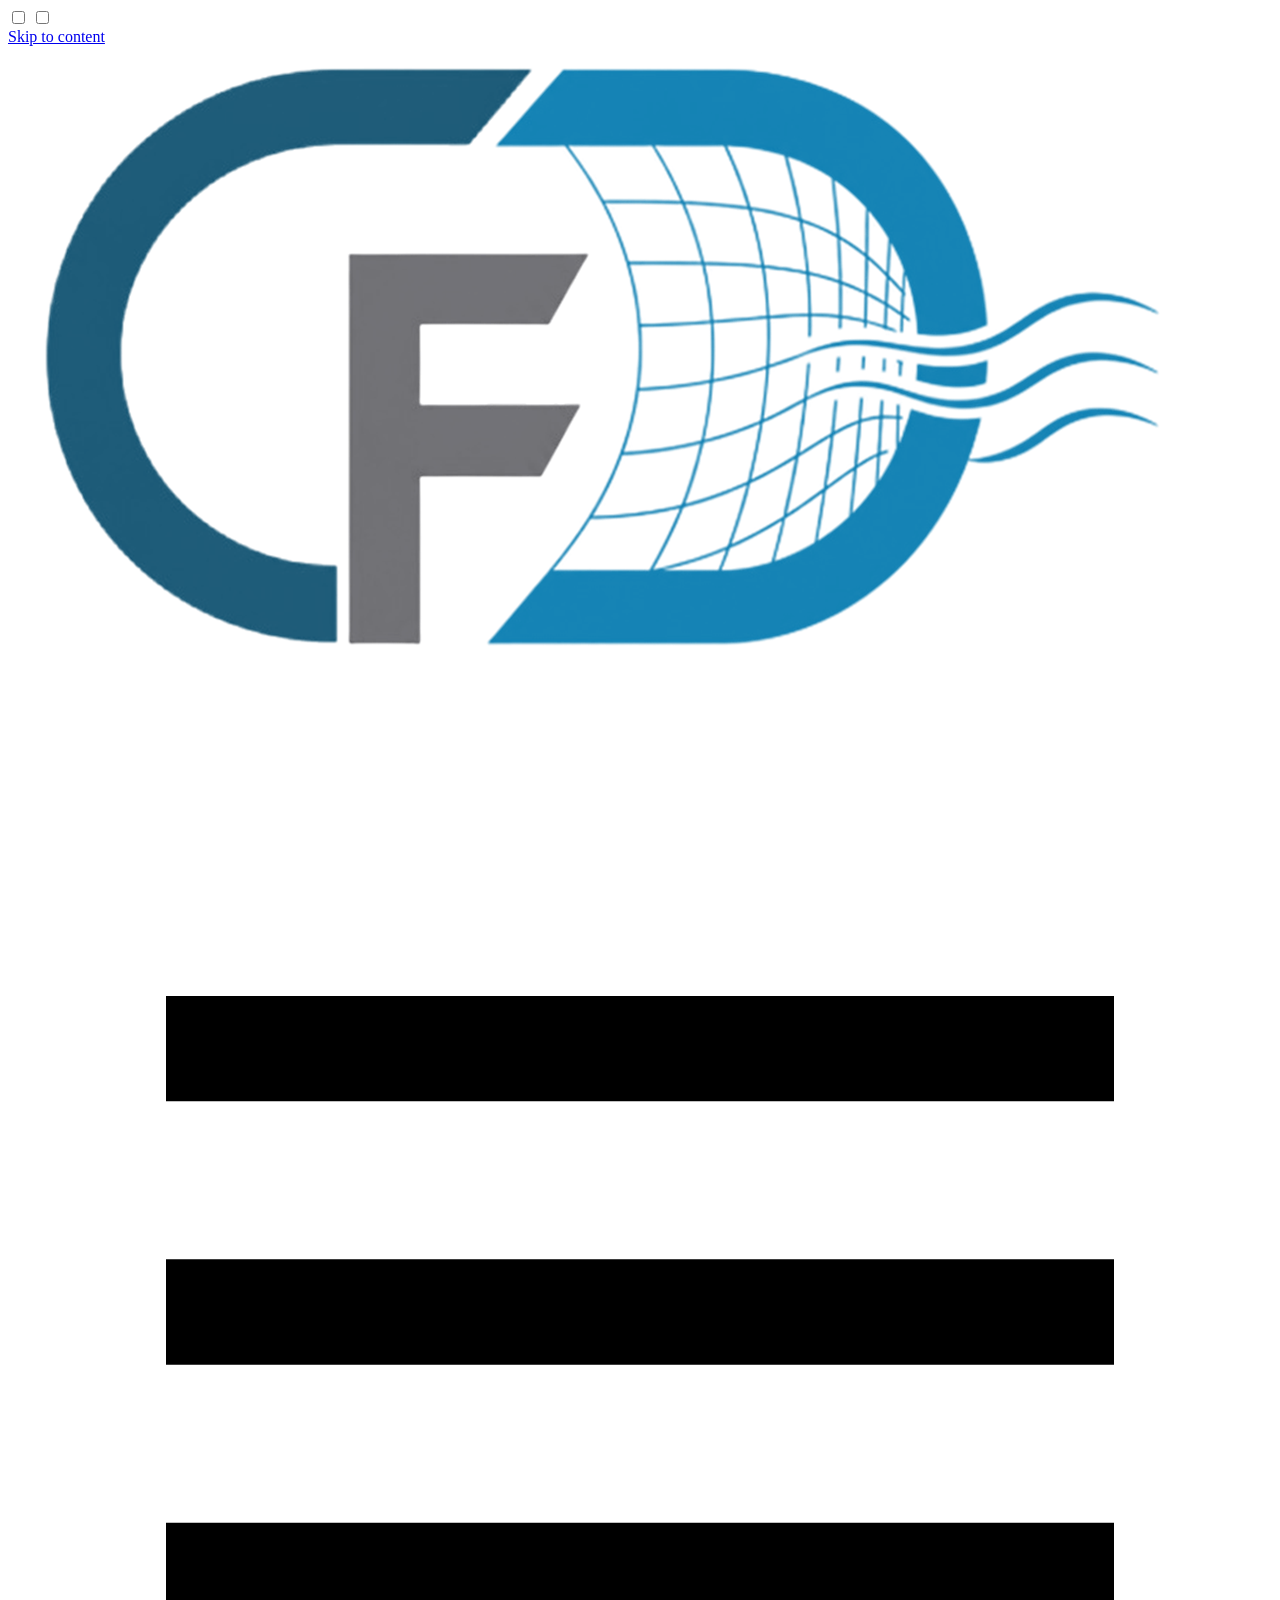
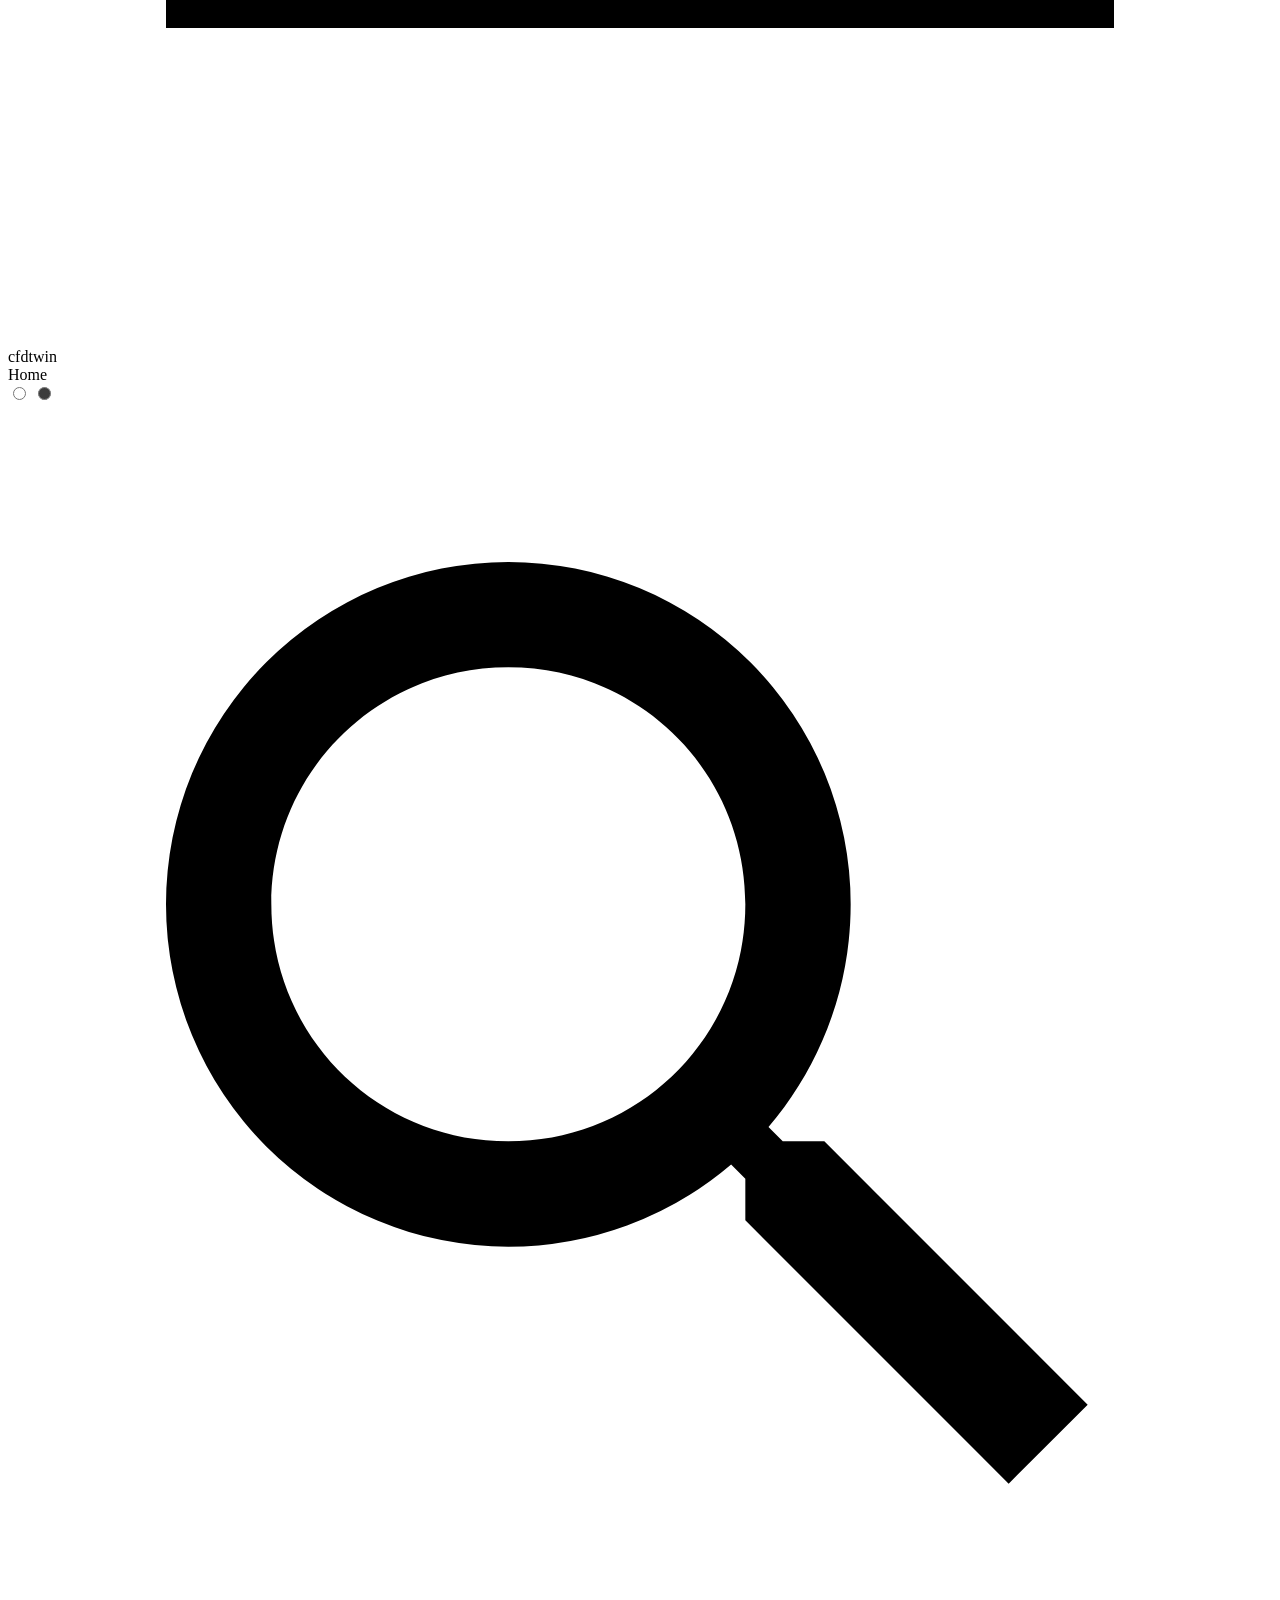
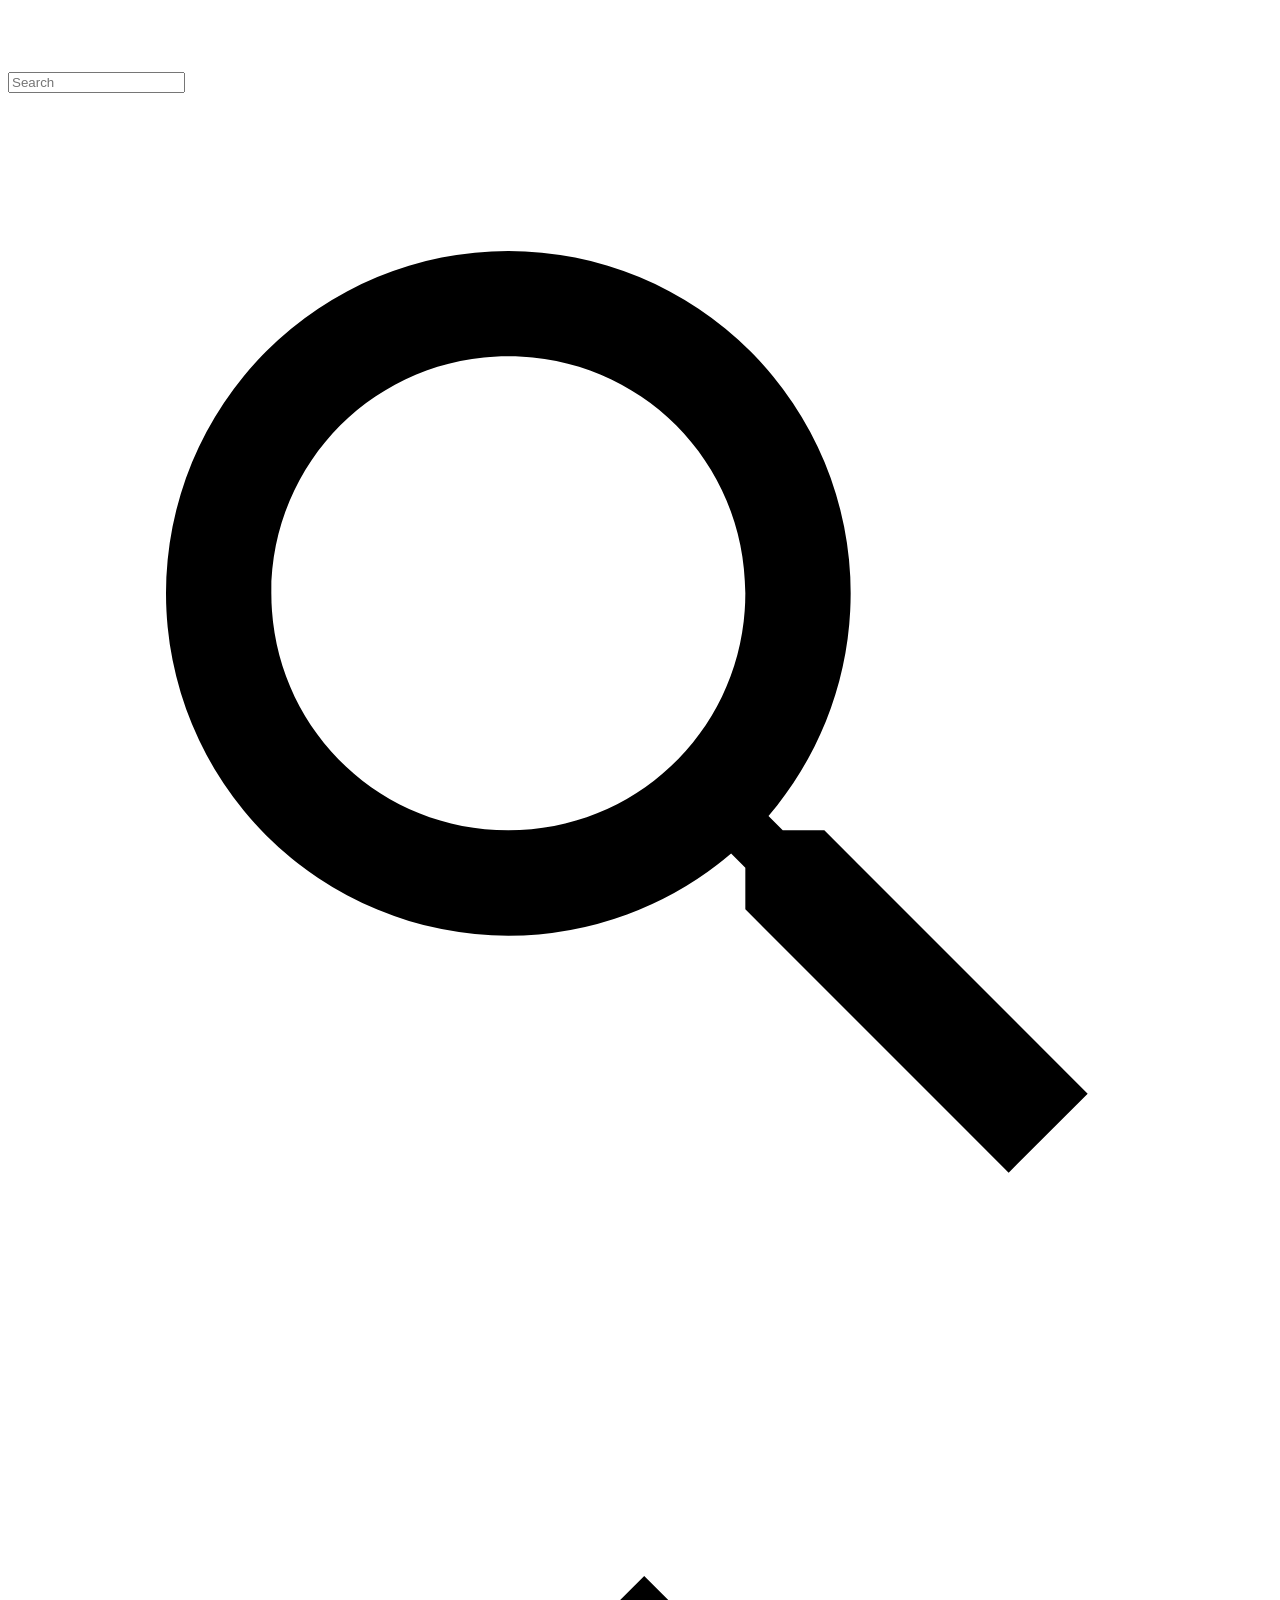
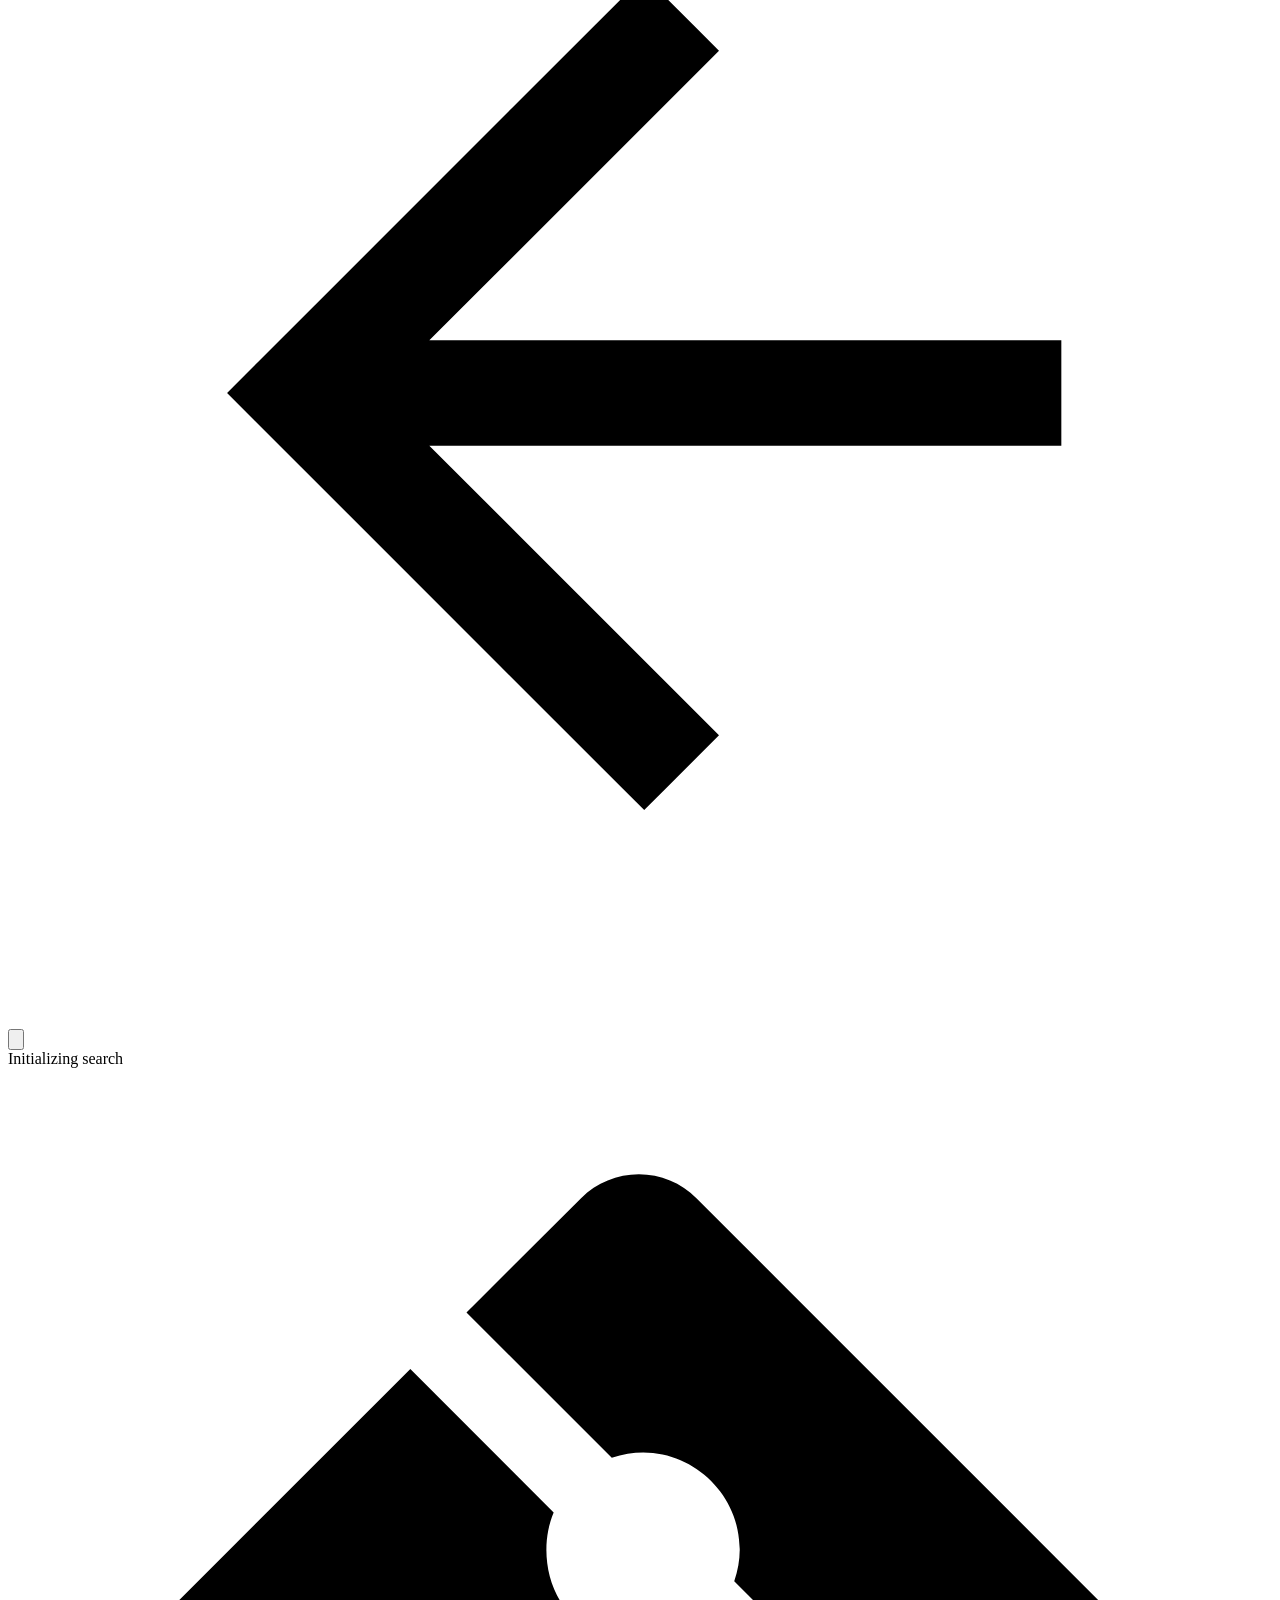
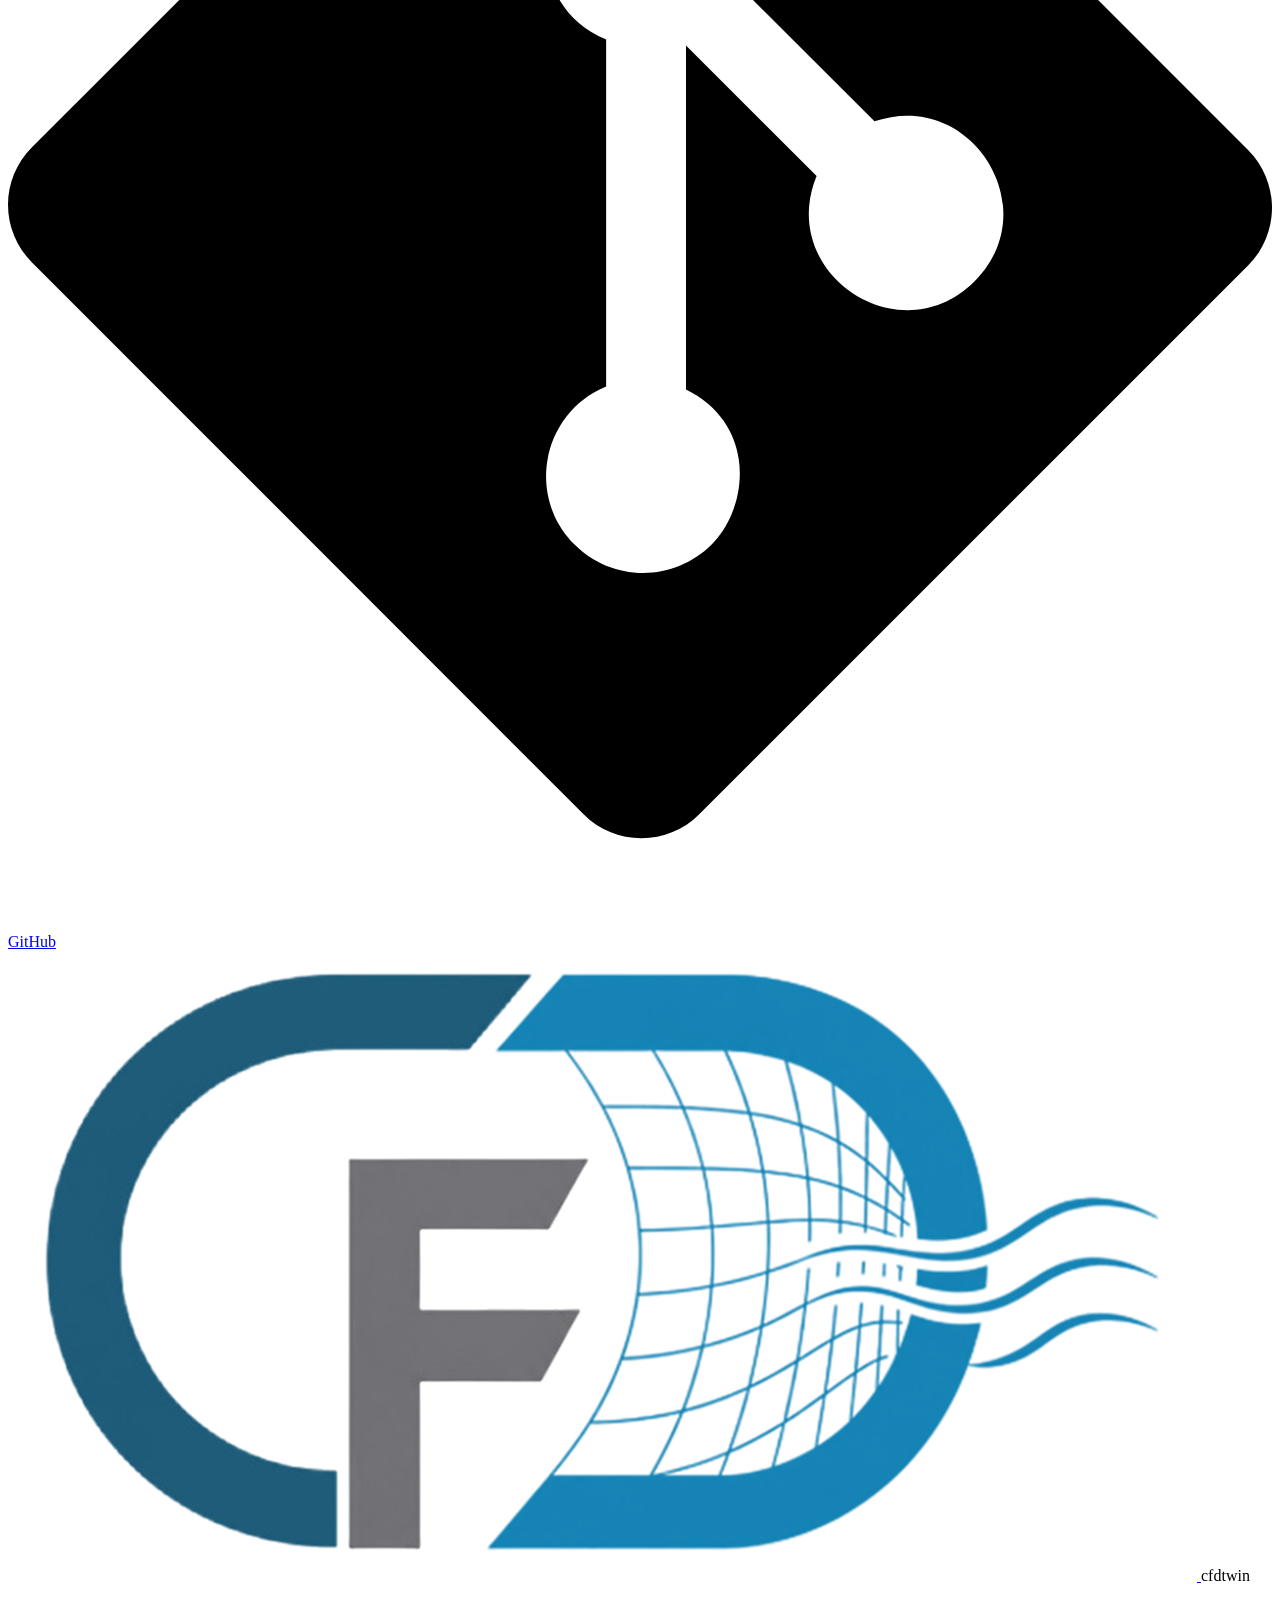
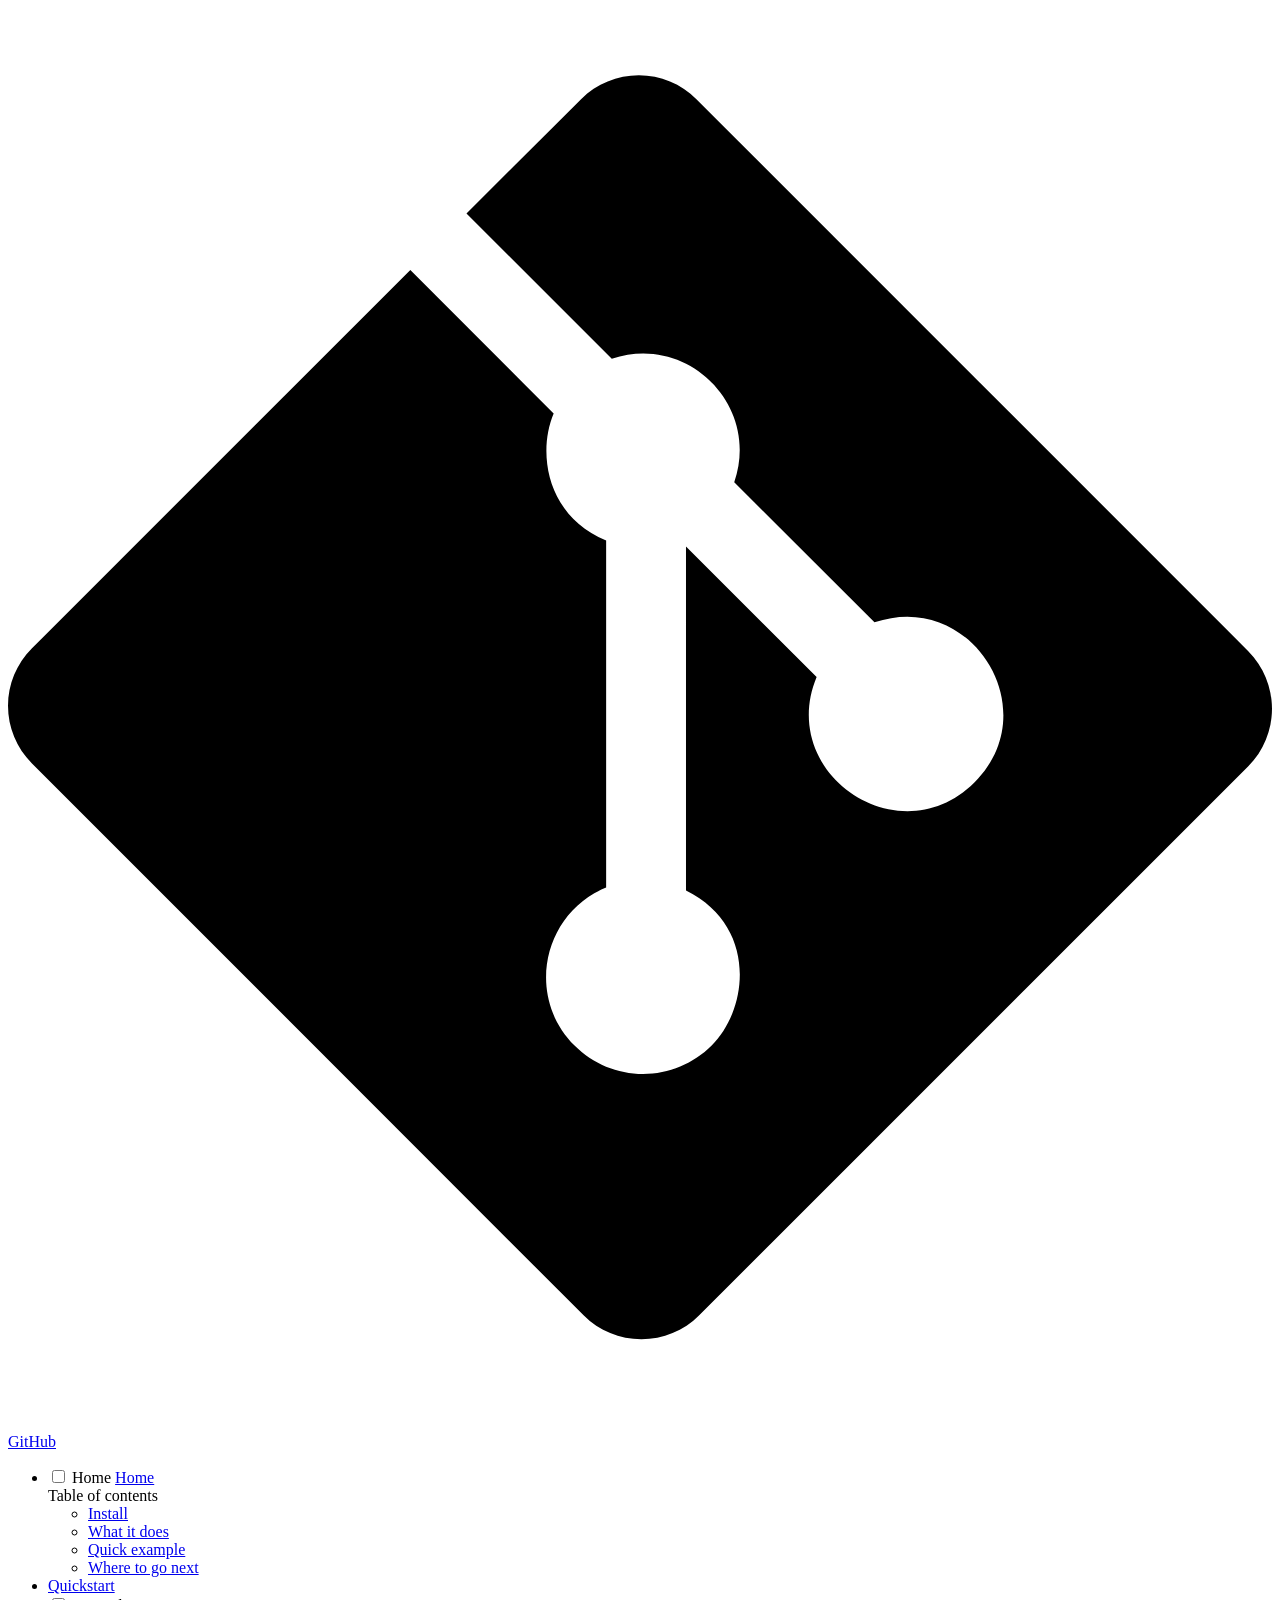
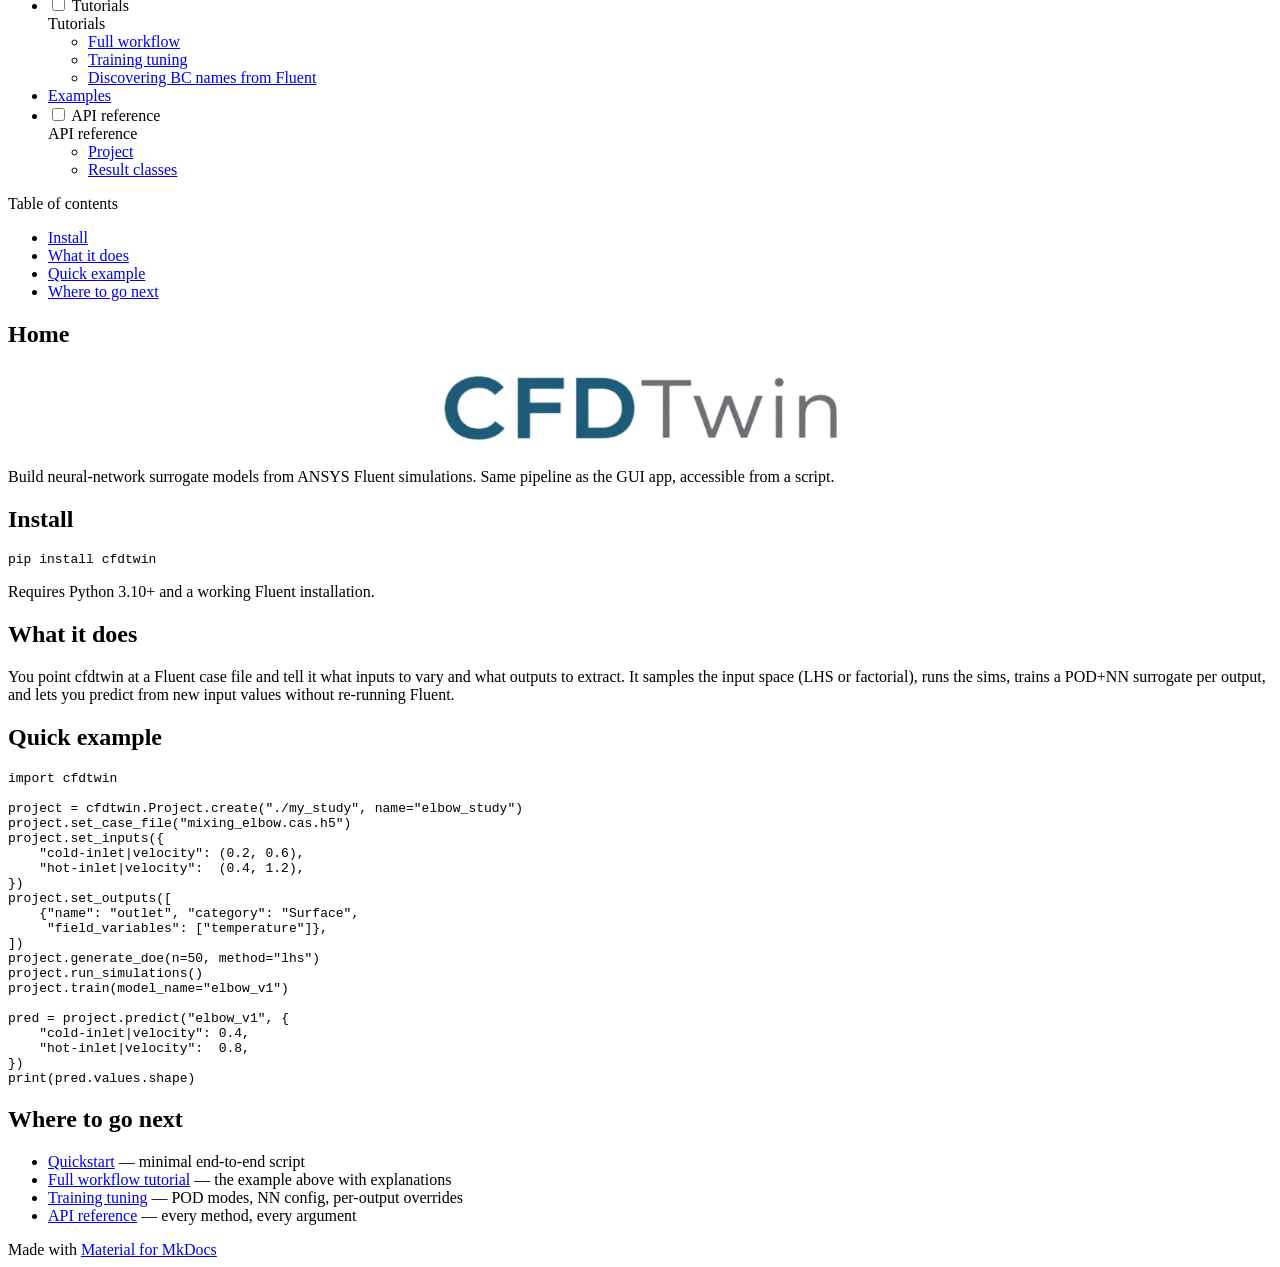
==== index.html @ a72d63b4 "Deployed 85c7817 with MkDocs version: 1.6.1" ====
<!doctype html>
<html lang="en" class="no-js">
  <head>
    
      <meta charset="utf-8">
      <meta name="viewport" content="width=device-width,initial-scale=1">
      
        <meta name="description" content="Neural-network surrogate models for ANSYS Fluent simulations.">
      
      
      
      
      
        <link rel="next" href="quickstart/">
      
      
        
      
      
      <link rel="icon" href="assets/logo_icon.png">
      <meta name="generator" content="mkdocs-1.6.1, mkdocs-material-9.7.6">
    
    
      
        <title>cfdtwin</title>
      
    
    
      <link rel="stylesheet" href="assets/stylesheets/main.484c7ddc.min.css">
      
        
        <link rel="stylesheet" href="assets/stylesheets/palette.ab4e12ef.min.css">
      
      


    
    
      
    
    
      
        
        
        <link rel="preconnect" href="https://fonts.gstatic.com" crossorigin>
        <link rel="stylesheet" href="https://fonts.googleapis.com/css?family=Roboto:300,300i,400,400i,700,700i%7CRoboto+Mono:400,400i,700,700i&display=fallback">
        <style>:root{--md-text-font:"Roboto";--md-code-font:"Roboto Mono"}</style>
      
    
    
      <link rel="stylesheet" href="assets/_mkdocstrings.css">
    
    <script>__md_scope=new URL(".",location),__md_hash=e=>[...e].reduce(((e,_)=>(e<<5)-e+_.charCodeAt(0)),0),__md_get=(e,_=localStorage,t=__md_scope)=>JSON.parse(_.getItem(t.pathname+"."+e)),__md_set=(e,_,t=localStorage,a=__md_scope)=>{try{t.setItem(a.pathname+"."+e,JSON.stringify(_))}catch(e){}}</script>
    
      

    
    
  </head>
  
  
    
    
      
    
    
    
    
    <body dir="ltr" data-md-color-scheme="default" data-md-color-primary="blue" data-md-color-accent="light-blue">
  
    
    <input class="md-toggle" data-md-toggle="drawer" type="checkbox" id="__drawer" autocomplete="off">
    <input class="md-toggle" data-md-toggle="search" type="checkbox" id="__search" autocomplete="off">
    <label class="md-overlay" for="__drawer"></label>
    <div data-md-component="skip">
      
        
        <a href="#install" class="md-skip">
          Skip to content
        </a>
      
    </div>
    <div data-md-component="announce">
      
    </div>
    
    
      

  

<header class="md-header md-header--shadow" data-md-component="header">
  <nav class="md-header__inner md-grid" aria-label="Header">
    <a href="." title="cfdtwin" class="md-header__button md-logo" aria-label="cfdtwin" data-md-component="logo">
      
  <img src="assets/logo_icon.png" alt="logo">

    </a>
    <label class="md-header__button md-icon" for="__drawer">
      
      <svg xmlns="http://www.w3.org/2000/svg" viewBox="0 0 24 24"><path d="M3 6h18v2H3zm0 5h18v2H3zm0 5h18v2H3z"/></svg>
    </label>
    <div class="md-header__title" data-md-component="header-title">
      <div class="md-header__ellipsis">
        <div class="md-header__topic">
          <span class="md-ellipsis">
            cfdtwin
          </span>
        </div>
        <div class="md-header__topic" data-md-component="header-topic">
          <span class="md-ellipsis">
            
              Home
            
          </span>
        </div>
      </div>
    </div>
    
      
        <form class="md-header__option" data-md-component="palette">
  
    
    
    
    <input class="md-option" data-md-color-media="" data-md-color-scheme="default" data-md-color-primary="blue" data-md-color-accent="light-blue"  aria-hidden="true"  type="radio" name="__palette" id="__palette_0">
    
  
    
    
    
    <input class="md-option" data-md-color-media="" data-md-color-scheme="slate" data-md-color-primary="blue" data-md-color-accent="light-blue"  aria-hidden="true"  type="radio" name="__palette" id="__palette_1">
    
  
</form>
      
    
    
      <script>var palette=__md_get("__palette");if(palette&&palette.color){if("(prefers-color-scheme)"===palette.color.media){var media=matchMedia("(prefers-color-scheme: light)"),input=document.querySelector(media.matches?"[data-md-color-media='(prefers-color-scheme: light)']":"[data-md-color-media='(prefers-color-scheme: dark)']");palette.color.media=input.getAttribute("data-md-color-media"),palette.color.scheme=input.getAttribute("data-md-color-scheme"),palette.color.primary=input.getAttribute("data-md-color-primary"),palette.color.accent=input.getAttribute("data-md-color-accent")}for(var[key,value]of Object.entries(palette.color))document.body.setAttribute("data-md-color-"+key,value)}</script>
    
    
    
      
      
        <label class="md-header__button md-icon" for="__search">
          
          <svg xmlns="http://www.w3.org/2000/svg" viewBox="0 0 24 24"><path d="M9.5 3A6.5 6.5 0 0 1 16 9.5c0 1.61-.59 3.09-1.56 4.23l.27.27h.79l5 5-1.5 1.5-5-5v-.79l-.27-.27A6.52 6.52 0 0 1 9.5 16 6.5 6.5 0 0 1 3 9.5 6.5 6.5 0 0 1 9.5 3m0 2C7 5 5 7 5 9.5S7 14 9.5 14 14 12 14 9.5 12 5 9.5 5"/></svg>
        </label>
        <div class="md-search" data-md-component="search" role="dialog">
  <label class="md-search__overlay" for="__search"></label>
  <div class="md-search__inner" role="search">
    <form class="md-search__form" name="search">
      <input type="text" class="md-search__input" name="query" aria-label="Search" placeholder="Search" autocapitalize="off" autocorrect="off" autocomplete="off" spellcheck="false" data-md-component="search-query" required>
      <label class="md-search__icon md-icon" for="__search">
        
        <svg xmlns="http://www.w3.org/2000/svg" viewBox="0 0 24 24"><path d="M9.5 3A6.5 6.5 0 0 1 16 9.5c0 1.61-.59 3.09-1.56 4.23l.27.27h.79l5 5-1.5 1.5-5-5v-.79l-.27-.27A6.52 6.52 0 0 1 9.5 16 6.5 6.5 0 0 1 3 9.5 6.5 6.5 0 0 1 9.5 3m0 2C7 5 5 7 5 9.5S7 14 9.5 14 14 12 14 9.5 12 5 9.5 5"/></svg>
        
        <svg xmlns="http://www.w3.org/2000/svg" viewBox="0 0 24 24"><path d="M20 11v2H8l5.5 5.5-1.42 1.42L4.16 12l7.92-7.92L13.5 5.5 8 11z"/></svg>
      </label>
      <nav class="md-search__options" aria-label="Search">
        
        <button type="reset" class="md-search__icon md-icon" title="Clear" aria-label="Clear" tabindex="-1">
          
          <svg xmlns="http://www.w3.org/2000/svg" viewBox="0 0 24 24"><path d="M19 6.41 17.59 5 12 10.59 6.41 5 5 6.41 10.59 12 5 17.59 6.41 19 12 13.41 17.59 19 19 17.59 13.41 12z"/></svg>
        </button>
      </nav>
      
    </form>
    <div class="md-search__output">
      <div class="md-search__scrollwrap" tabindex="0" data-md-scrollfix>
        <div class="md-search-result" data-md-component="search-result">
          <div class="md-search-result__meta">
            Initializing search
          </div>
          <ol class="md-search-result__list" role="presentation"></ol>
        </div>
      </div>
    </div>
  </div>
</div>
      
    
    
      <div class="md-header__source">
        <a href="https://github.com/UARK-NED3/CFDTwin" title="Go to repository" class="md-source" data-md-component="source">
  <div class="md-source__icon md-icon">
    
    <svg xmlns="http://www.w3.org/2000/svg" viewBox="0 0 448 512"><!--! Font Awesome Free 7.1.0 by @fontawesome - https://fontawesome.com License - https://fontawesome.com/license/free (Icons: CC BY 4.0, Fonts: SIL OFL 1.1, Code: MIT License) Copyright 2025 Fonticons, Inc.--><path d="M439.6 236.1 244 40.5c-5.4-5.5-12.8-8.5-20.4-8.5s-15 3-20.4 8.4L162.5 81l51.5 51.5c27.1-9.1 52.7 16.8 43.4 43.7l49.7 49.7c34.2-11.8 61.2 31 35.5 56.7-26.5 26.5-70.2-2.9-56-37.3L240.3 199v121.9c25.3 12.5 22.3 41.8 9.1 55-6.4 6.4-15.2 10.1-24.3 10.1s-17.8-3.6-24.3-10.1c-17.6-17.6-11.1-46.9 11.2-56v-123c-20.8-8.5-24.6-30.7-18.6-45L142.6 101 8.5 235.1C3 240.6 0 247.9 0 255.5s3 15 8.5 20.4l195.6 195.7c5.4 5.4 12.7 8.4 20.4 8.4s15-3 20.4-8.4l194.7-194.7c5.4-5.4 8.4-12.8 8.4-20.4s-3-15-8.4-20.4"/></svg>
  </div>
  <div class="md-source__repository">
    GitHub
  </div>
</a>
      </div>
    
  </nav>
  
</header>
    
    <div class="md-container" data-md-component="container">
      
      
        
          
        
      
      <main class="md-main" data-md-component="main">
        <div class="md-main__inner md-grid">
          
            
              
              <div class="md-sidebar md-sidebar--primary" data-md-component="sidebar" data-md-type="navigation" >
                <div class="md-sidebar__scrollwrap">
                  <div class="md-sidebar__inner">
                    



<nav class="md-nav md-nav--primary" aria-label="Navigation" data-md-level="0">
  <label class="md-nav__title" for="__drawer">
    <a href="." title="cfdtwin" class="md-nav__button md-logo" aria-label="cfdtwin" data-md-component="logo">
      
  <img src="assets/logo_icon.png" alt="logo">

    </a>
    cfdtwin
  </label>
  
    <div class="md-nav__source">
      <a href="https://github.com/UARK-NED3/CFDTwin" title="Go to repository" class="md-source" data-md-component="source">
  <div class="md-source__icon md-icon">
    
    <svg xmlns="http://www.w3.org/2000/svg" viewBox="0 0 448 512"><!--! Font Awesome Free 7.1.0 by @fontawesome - https://fontawesome.com License - https://fontawesome.com/license/free (Icons: CC BY 4.0, Fonts: SIL OFL 1.1, Code: MIT License) Copyright 2025 Fonticons, Inc.--><path d="M439.6 236.1 244 40.5c-5.4-5.5-12.8-8.5-20.4-8.5s-15 3-20.4 8.4L162.5 81l51.5 51.5c27.1-9.1 52.7 16.8 43.4 43.7l49.7 49.7c34.2-11.8 61.2 31 35.5 56.7-26.5 26.5-70.2-2.9-56-37.3L240.3 199v121.9c25.3 12.5 22.3 41.8 9.1 55-6.4 6.4-15.2 10.1-24.3 10.1s-17.8-3.6-24.3-10.1c-17.6-17.6-11.1-46.9 11.2-56v-123c-20.8-8.5-24.6-30.7-18.6-45L142.6 101 8.5 235.1C3 240.6 0 247.9 0 255.5s3 15 8.5 20.4l195.6 195.7c5.4 5.4 12.7 8.4 20.4 8.4s15-3 20.4-8.4l194.7-194.7c5.4-5.4 8.4-12.8 8.4-20.4s-3-15-8.4-20.4"/></svg>
  </div>
  <div class="md-source__repository">
    GitHub
  </div>
</a>
    </div>
  
  <ul class="md-nav__list" data-md-scrollfix>
    
      
      
  
  
    
  
  
  
    <li class="md-nav__item md-nav__item--active">
      
      <input class="md-nav__toggle md-toggle" type="checkbox" id="__toc">
      
      
      
        <label class="md-nav__link md-nav__link--active" for="__toc">
          
  
  
  <span class="md-ellipsis">
    
  
    Home
  

    
  </span>
  
  

          <span class="md-nav__icon md-icon"></span>
        </label>
      
      <a href="." class="md-nav__link md-nav__link--active">
        
  
  
  <span class="md-ellipsis">
    
  
    Home
  

    
  </span>
  
  

      </a>
      
        

<nav class="md-nav md-nav--secondary" aria-label="Table of contents">
  
  
  
  
    <label class="md-nav__title" for="__toc">
      <span class="md-nav__icon md-icon"></span>
      Table of contents
    </label>
    <ul class="md-nav__list" data-md-component="toc" data-md-scrollfix>
      
        <li class="md-nav__item">
  <a href="#install" class="md-nav__link">
    <span class="md-ellipsis">
      
        Install
      
    </span>
  </a>
  
</li>
      
        <li class="md-nav__item">
  <a href="#what-it-does" class="md-nav__link">
    <span class="md-ellipsis">
      
        What it does
      
    </span>
  </a>
  
</li>
      
        <li class="md-nav__item">
  <a href="#quick-example" class="md-nav__link">
    <span class="md-ellipsis">
      
        Quick example
      
    </span>
  </a>
  
</li>
      
        <li class="md-nav__item">
  <a href="#where-to-go-next" class="md-nav__link">
    <span class="md-ellipsis">
      
        Where to go next
      
    </span>
  </a>
  
</li>
      
    </ul>
  
</nav>
      
    </li>
  

    
      
      
  
  
  
  
    <li class="md-nav__item">
      <a href="quickstart/" class="md-nav__link">
        
  
  
  <span class="md-ellipsis">
    
  
    Quickstart
  

    
  </span>
  
  

      </a>
    </li>
  

    
      
      
  
  
  
  
    
    
    
    
      
        
        
      
    
    
    <li class="md-nav__item md-nav__item--section md-nav__item--nested">
      
        
        
          
        
        <input class="md-nav__toggle md-toggle md-toggle--indeterminate" type="checkbox" id="__nav_3" >
        
          
          <label class="md-nav__link" for="__nav_3" id="__nav_3_label" tabindex="">
            
  
  
  <span class="md-ellipsis">
    
  
    Tutorials
  

    
  </span>
  
  

            <span class="md-nav__icon md-icon"></span>
          </label>
        
        <nav class="md-nav" data-md-level="1" aria-labelledby="__nav_3_label" aria-expanded="false">
          <label class="md-nav__title" for="__nav_3">
            <span class="md-nav__icon md-icon"></span>
            
  
    Tutorials
  

          </label>
          <ul class="md-nav__list" data-md-scrollfix>
            
              
                
  
  
  
  
    <li class="md-nav__item">
      <a href="tutorials/full_workflow/" class="md-nav__link">
        
  
  
  <span class="md-ellipsis">
    
  
    Full workflow
  

    
  </span>
  
  

      </a>
    </li>
  

              
            
              
                
  
  
  
  
    <li class="md-nav__item">
      <a href="tutorials/training_tuning/" class="md-nav__link">
        
  
  
  <span class="md-ellipsis">
    
  
    Training tuning
  

    
  </span>
  
  

      </a>
    </li>
  

              
            
              
                
  
  
  
  
    <li class="md-nav__item">
      <a href="tutorials/fluent_session/" class="md-nav__link">
        
  
  
  <span class="md-ellipsis">
    
  
    Discovering BC names from Fluent
  

    
  </span>
  
  

      </a>
    </li>
  

              
            
          </ul>
        </nav>
      
    </li>
  

    
      
      
  
  
  
  
    <li class="md-nav__item">
      <a href="examples/" class="md-nav__link">
        
  
  
  <span class="md-ellipsis">
    
  
    Examples
  

    
  </span>
  
  

      </a>
    </li>
  

    
      
      
  
  
  
  
    
    
    
    
      
        
        
      
    
    
    <li class="md-nav__item md-nav__item--section md-nav__item--nested">
      
        
        
          
        
        <input class="md-nav__toggle md-toggle md-toggle--indeterminate" type="checkbox" id="__nav_5" >
        
          
          <label class="md-nav__link" for="__nav_5" id="__nav_5_label" tabindex="">
            
  
  
  <span class="md-ellipsis">
    
  
    API reference
  

    
  </span>
  
  

            <span class="md-nav__icon md-icon"></span>
          </label>
        
        <nav class="md-nav" data-md-level="1" aria-labelledby="__nav_5_label" aria-expanded="false">
          <label class="md-nav__title" for="__nav_5">
            <span class="md-nav__icon md-icon"></span>
            
  
    API reference
  

          </label>
          <ul class="md-nav__list" data-md-scrollfix>
            
              
                
  
  
  
  
    <li class="md-nav__item">
      <a href="api/project/" class="md-nav__link">
        
  
  
  <span class="md-ellipsis">
    
  
    Project
  

    
  </span>
  
  

      </a>
    </li>
  

              
            
              
                
  
  
  
  
    <li class="md-nav__item">
      <a href="api/results/" class="md-nav__link">
        
  
  
  <span class="md-ellipsis">
    
  
    Result classes
  

    
  </span>
  
  

      </a>
    </li>
  

              
            
          </ul>
        </nav>
      
    </li>
  

    
  </ul>
</nav>
                  </div>
                </div>
              </div>
            
            
              
              <div class="md-sidebar md-sidebar--secondary" data-md-component="sidebar" data-md-type="toc" >
                <div class="md-sidebar__scrollwrap">
                  <div class="md-sidebar__inner">
                    

<nav class="md-nav md-nav--secondary" aria-label="Table of contents">
  
  
  
  
    <label class="md-nav__title" for="__toc">
      <span class="md-nav__icon md-icon"></span>
      Table of contents
    </label>
    <ul class="md-nav__list" data-md-component="toc" data-md-scrollfix>
      
        <li class="md-nav__item">
  <a href="#install" class="md-nav__link">
    <span class="md-ellipsis">
      
        Install
      
    </span>
  </a>
  
</li>
      
        <li class="md-nav__item">
  <a href="#what-it-does" class="md-nav__link">
    <span class="md-ellipsis">
      
        What it does
      
    </span>
  </a>
  
</li>
      
        <li class="md-nav__item">
  <a href="#quick-example" class="md-nav__link">
    <span class="md-ellipsis">
      
        Quick example
      
    </span>
  </a>
  
</li>
      
        <li class="md-nav__item">
  <a href="#where-to-go-next" class="md-nav__link">
    <span class="md-ellipsis">
      
        Where to go next
      
    </span>
  </a>
  
</li>
      
    </ul>
  
</nav>
                  </div>
                </div>
              </div>
            
          
          
            <div class="md-content" data-md-component="content">
              
              <article class="md-content__inner md-typeset">
                
                  


  
  


  <h1>Home</h1>

<p align="center">
  <img src="assets/logo_wordmark.png" alt="CFDTwin" width="420"/>
</p>

<p>Build neural-network surrogate models from ANSYS Fluent simulations. Same
pipeline as the GUI app, accessible from a script.</p>
<h2 id="install">Install</h2>
<div class="highlight"><pre><span></span><code><a id="__codelineno-0-1" name="__codelineno-0-1" href="#__codelineno-0-1"></a>pip<span class="w"> </span>install<span class="w"> </span>cfdtwin
</code></pre></div>
<p>Requires Python 3.10+ and a working Fluent installation.</p>
<h2 id="what-it-does">What it does</h2>
<p>You point cfdtwin at a Fluent case file and tell it what inputs to vary and
what outputs to extract. It samples the input space (LHS or factorial), runs
the sims, trains a POD+NN surrogate per output, and lets you predict from
new input values without re-running Fluent.</p>
<h2 id="quick-example">Quick example</h2>
<div class="highlight"><pre><span></span><code><a id="__codelineno-1-1" name="__codelineno-1-1" href="#__codelineno-1-1"></a><span class="kn">import</span><span class="w"> </span><span class="nn">cfdtwin</span>
<a id="__codelineno-1-2" name="__codelineno-1-2" href="#__codelineno-1-2"></a>
<a id="__codelineno-1-3" name="__codelineno-1-3" href="#__codelineno-1-3"></a><span class="n">project</span> <span class="o">=</span> <span class="n">cfdtwin</span><span class="o">.</span><span class="n">Project</span><span class="o">.</span><span class="n">create</span><span class="p">(</span><span class="s2">&quot;./my_study&quot;</span><span class="p">,</span> <span class="n">name</span><span class="o">=</span><span class="s2">&quot;elbow_study&quot;</span><span class="p">)</span>
<a id="__codelineno-1-4" name="__codelineno-1-4" href="#__codelineno-1-4"></a><span class="n">project</span><span class="o">.</span><span class="n">set_case_file</span><span class="p">(</span><span class="s2">&quot;mixing_elbow.cas.h5&quot;</span><span class="p">)</span>
<a id="__codelineno-1-5" name="__codelineno-1-5" href="#__codelineno-1-5"></a><span class="n">project</span><span class="o">.</span><span class="n">set_inputs</span><span class="p">({</span>
<a id="__codelineno-1-6" name="__codelineno-1-6" href="#__codelineno-1-6"></a>    <span class="s2">&quot;cold-inlet|velocity&quot;</span><span class="p">:</span> <span class="p">(</span><span class="mf">0.2</span><span class="p">,</span> <span class="mf">0.6</span><span class="p">),</span>
<a id="__codelineno-1-7" name="__codelineno-1-7" href="#__codelineno-1-7"></a>    <span class="s2">&quot;hot-inlet|velocity&quot;</span><span class="p">:</span>  <span class="p">(</span><span class="mf">0.4</span><span class="p">,</span> <span class="mf">1.2</span><span class="p">),</span>
<a id="__codelineno-1-8" name="__codelineno-1-8" href="#__codelineno-1-8"></a><span class="p">})</span>
<a id="__codelineno-1-9" name="__codelineno-1-9" href="#__codelineno-1-9"></a><span class="n">project</span><span class="o">.</span><span class="n">set_outputs</span><span class="p">([</span>
<a id="__codelineno-1-10" name="__codelineno-1-10" href="#__codelineno-1-10"></a>    <span class="p">{</span><span class="s2">&quot;name&quot;</span><span class="p">:</span> <span class="s2">&quot;outlet&quot;</span><span class="p">,</span> <span class="s2">&quot;category&quot;</span><span class="p">:</span> <span class="s2">&quot;Surface&quot;</span><span class="p">,</span>
<a id="__codelineno-1-11" name="__codelineno-1-11" href="#__codelineno-1-11"></a>     <span class="s2">&quot;field_variables&quot;</span><span class="p">:</span> <span class="p">[</span><span class="s2">&quot;temperature&quot;</span><span class="p">]},</span>
<a id="__codelineno-1-12" name="__codelineno-1-12" href="#__codelineno-1-12"></a><span class="p">])</span>
<a id="__codelineno-1-13" name="__codelineno-1-13" href="#__codelineno-1-13"></a><span class="n">project</span><span class="o">.</span><span class="n">generate_doe</span><span class="p">(</span><span class="n">n</span><span class="o">=</span><span class="mi">50</span><span class="p">,</span> <span class="n">method</span><span class="o">=</span><span class="s2">&quot;lhs&quot;</span><span class="p">)</span>
<a id="__codelineno-1-14" name="__codelineno-1-14" href="#__codelineno-1-14"></a><span class="n">project</span><span class="o">.</span><span class="n">run_simulations</span><span class="p">()</span>
<a id="__codelineno-1-15" name="__codelineno-1-15" href="#__codelineno-1-15"></a><span class="n">project</span><span class="o">.</span><span class="n">train</span><span class="p">(</span><span class="n">model_name</span><span class="o">=</span><span class="s2">&quot;elbow_v1&quot;</span><span class="p">)</span>
<a id="__codelineno-1-16" name="__codelineno-1-16" href="#__codelineno-1-16"></a>
<a id="__codelineno-1-17" name="__codelineno-1-17" href="#__codelineno-1-17"></a><span class="n">pred</span> <span class="o">=</span> <span class="n">project</span><span class="o">.</span><span class="n">predict</span><span class="p">(</span><span class="s2">&quot;elbow_v1&quot;</span><span class="p">,</span> <span class="p">{</span>
<a id="__codelineno-1-18" name="__codelineno-1-18" href="#__codelineno-1-18"></a>    <span class="s2">&quot;cold-inlet|velocity&quot;</span><span class="p">:</span> <span class="mf">0.4</span><span class="p">,</span>
<a id="__codelineno-1-19" name="__codelineno-1-19" href="#__codelineno-1-19"></a>    <span class="s2">&quot;hot-inlet|velocity&quot;</span><span class="p">:</span>  <span class="mf">0.8</span><span class="p">,</span>
<a id="__codelineno-1-20" name="__codelineno-1-20" href="#__codelineno-1-20"></a><span class="p">})</span>
<a id="__codelineno-1-21" name="__codelineno-1-21" href="#__codelineno-1-21"></a><span class="nb">print</span><span class="p">(</span><span class="n">pred</span><span class="o">.</span><span class="n">values</span><span class="o">.</span><span class="n">shape</span><span class="p">)</span>
</code></pre></div>
<h2 id="where-to-go-next">Where to go next</h2>
<ul>
<li><a href="quickstart/">Quickstart</a> — minimal end-to-end script</li>
<li><a href="tutorials/full_workflow/">Full workflow tutorial</a> — the example above with explanations</li>
<li><a href="tutorials/training_tuning/">Training tuning</a> — POD modes, NN config, per-output overrides</li>
<li><a href="api/project/">API reference</a> — every method, every argument</li>
</ul>












                
              </article>
            </div>
          
          
<script>var target=document.getElementById(location.hash.slice(1));target&&target.name&&(target.checked=target.name.startsWith("__tabbed_"))</script>
        </div>
        
      </main>
      
        <footer class="md-footer">
  
  <div class="md-footer-meta md-typeset">
    <div class="md-footer-meta__inner md-grid">
      <div class="md-copyright">
  
  
    Made with
    <a href="https://squidfunk.github.io/mkdocs-material/" target="_blank" rel="noopener">
      Material for MkDocs
    </a>
  
</div>
      
    </div>
  </div>
</footer>
      
    </div>
    <div class="md-dialog" data-md-component="dialog">
      <div class="md-dialog__inner md-typeset"></div>
    </div>
    
    
    
      
      
      <script id="__config" type="application/json">{"annotate": null, "base": ".", "features": ["navigation.sections", "navigation.expand", "content.code.copy"], "search": "assets/javascripts/workers/search.2c215733.min.js", "tags": null, "translations": {"clipboard.copied": "Copied to clipboard", "clipboard.copy": "Copy to clipboard", "search.result.more.one": "1 more on this page", "search.result.more.other": "# more on this page", "search.result.none": "No matching documents", "search.result.one": "1 matching document", "search.result.other": "# matching documents", "search.result.placeholder": "Type to start searching", "search.result.term.missing": "Missing", "select.version": "Select version"}, "version": null}</script>
    
    
      <script src="assets/javascripts/bundle.79ae519e.min.js"></script>
      
    
  </body>
</html>
---- assets/stylesheets/main.484c7ddc.min.css ----
@charset "UTF-8";html{-webkit-text-size-adjust:none;-moz-text-size-adjust:none;text-size-adjust:none;box-sizing:border-box}*,:after,:before{box-sizing:inherit}@media (prefers-reduced-motion){*,:after,:before{transition:none!important}}body{margin:0}a,button,input,label{-webkit-tap-highlight-color:transparent}a{color:inherit;text-decoration:none}hr{border:0;box-sizing:initial;display:block;height:.05rem;overflow:visible;padding:0}small{font-size:80%}sub,sup{line-height:1em}img{border-style:none}table{border-collapse:initial;border-spacing:0}td,th{font-weight:400;vertical-align:top}button{background:#0000;border:0;font-family:inherit;font-size:inherit;margin:0;padding:0}input{border:0;outline:none}:root{--md-primary-fg-color:#4051b5;--md-primary-fg-color--light:#5d6cc0;--md-primary-fg-color--dark:#303fa1;--md-primary-bg-color:#fff;--md-primary-bg-color--light:#ffffffb3;--md-accent-fg-color:#526cfe;--md-accent-fg-color--transparent:#526cfe1a;--md-accent-bg-color:#fff;--md-accent-bg-color--light:#ffffffb3}[data-md-color-scheme=default]{color-scheme:light}[data-md-color-scheme=default] img[src$="#gh-dark-mode-only"],[data-md-color-scheme=default] img[src$="#only-dark"]{display:none}:root,[data-md-color-scheme=default]{--md-hue:225deg;--md-default-fg-color:#000000de;--md-default-fg-color--light:#0000008a;--md-default-fg-color--lighter:#00000052;--md-default-fg-color--lightest:#00000012;--md-default-bg-color:#fff;--md-default-bg-color--light:#ffffffb3;--md-default-bg-color--lighter:#ffffff4d;--md-default-bg-color--lightest:#ffffff1f;--md-code-fg-color:#36464e;--md-code-bg-color:#f5f5f5;--md-code-bg-color--light:#f5f5f5b3;--md-code-bg-color--lighter:#f5f5f54d;--md-code-hl-color:#4287ff;--md-code-hl-color--light:#4287ff1a;--md-code-hl-number-color:#d52a2a;--md-code-hl-special-color:#db1457;--md-code-hl-function-color:#a846b9;--md-code-hl-constant-color:#6e59d9;--md-code-hl-keyword-color:#3f6ec6;--md-code-hl-string-color:#1c7d4d;--md-code-hl-name-color:var(--md-code-fg-color);--md-code-hl-operator-color:var(--md-default-fg-color--light);--md-code-hl-punctuation-color:var(--md-default-fg-color--light);--md-code-hl-comment-color:var(--md-default-fg-color--light);--md-code-hl-generic-color:var(--md-default-fg-color--light);--md-code-hl-variable-color:var(--md-default-fg-color--light);--md-typeset-color:var(--md-default-fg-color);--md-typeset-a-color:var(--md-primary-fg-color);--md-typeset-del-color:#f5503d26;--md-typeset-ins-color:#0bd57026;--md-typeset-kbd-color:#fafafa;--md-typeset-kbd-accent-color:#fff;--md-typeset-kbd-border-color:#b8b8b8;--md-typeset-mark-color:#ffff0080;--md-typeset-table-color:#0000001f;--md-typeset-table-color--light:rgba(0,0,0,.035);--md-admonition-fg-color:var(--md-default-fg-color);--md-admonition-bg-color:var(--md-default-bg-color);--md-warning-fg-color:#000000de;--md-warning-bg-color:#ff9;--md-footer-fg-color:#fff;--md-footer-fg-color--light:#ffffffb3;--md-footer-fg-color--lighter:#ffffff73;--md-footer-bg-color:#000000de;--md-footer-bg-color--dark:#00000052;--md-shadow-z1:0 0.2rem 0.5rem #0000000d,0 0 0.05rem #0000001a;--md-shadow-z2:0 0.2rem 0.5rem #0000001a,0 0 0.05rem #00000040;--md-shadow-z3:0 0.2rem 0.5rem #0003,0 0 0.05rem #00000059}.md-icon svg{fill:currentcolor;display:block;height:1.2rem;width:1.2rem}body{-webkit-font-smoothing:antialiased;-moz-osx-font-smoothing:grayscale;--md-text-font-family:var(--md-text-font,_),-apple-system,BlinkMacSystemFont,Helvetica,Arial,sans-serif;--md-code-font-family:var(--md-code-font,_),SFMono-Regular,Consolas,Menlo,monospace}aside,body,input{font-feature-settings:"kern","liga";color:var(--md-typeset-color);font-family:var(--md-text-font-family)}code,kbd,pre{font-feature-settings:"kern";font-family:var(--md-code-font-family)}:root{--md-typeset-table-sort-icon:url('data:image/svg+xml;charset=utf-8,<svg xmlns="http://www.w3.org/2000/svg" viewBox="0 0 24 24"><path d="m18 21-4-4h3V7h-3l4-4 4 4h-3v10h3M2 19v-2h10v2M2 13v-2h7v2M2 7V5h4v2z"/></svg>');--md-typeset-table-sort-icon--asc:url('data:image/svg+xml;charset=utf-8,<svg xmlns="http://www.w3.org/2000/svg" viewBox="0 0 24 24"><path d="M19 17h3l-4 4-4-4h3V3h2M2 17h10v2H2M6 5v2H2V5m0 6h7v2H2z"/></svg>');--md-typeset-table-sort-icon--desc:url('data:image/svg+xml;charset=utf-8,<svg xmlns="http://www.w3.org/2000/svg" viewBox="0 0 24 24"><path d="M19 7h3l-4-4-4 4h3v14h2M2 17h10v2H2M6 5v2H2V5m0 6h7v2H2z"/></svg>')}.md-typeset{-webkit-print-color-adjust:exact;color-adjust:exact;font-size:.8rem;line-height:1.6;overflow-wrap:break-word}@media print{.md-typeset{font-size:.68rem}}.md-typeset blockquote,.md-typeset dl,.md-typeset figure,.md-typeset ol,.md-typeset pre,.md-typeset ul{margin-bottom:1em;margin-top:1em}.md-typeset h1{color:var(--md-default-fg-color--light);font-size:2em;line-height:1.3;margin:0 0 1.25em}.md-typeset h1,.md-typeset h2{font-weight:300;letter-spacing:-.01em}.md-typeset h2{font-size:1.5625em;line-height:1.4;margin:1.6em 0 .64em}.md-typeset h3{font-size:1.25em;font-weight:400;letter-spacing:-.01em;line-height:1.5;margin:1.6em 0 .8em}.md-typeset h2+h3{margin-top:.8em}.md-typeset h4{font-weight:700;letter-spacing:-.01em;margin:1em 0}.md-typeset h5,.md-typeset h6{color:var(--md-default-fg-color--light);font-size:.8em;font-weight:700;letter-spacing:-.01em;margin:1.25em 0}.md-typeset h5{text-transform:uppercase}.md-typeset h5 code{text-transform:none}.md-typeset hr{border-bottom:.05rem solid var(--md-default-fg-color--lightest);display:flow-root;margin:1.5em 0}.md-typeset a{color:var(--md-typeset-a-color);word-break:break-word}.md-typeset a,.md-typeset a:before{transition:color 125ms}.md-typeset a:focus,.md-typeset a:hover{color:var(--md-accent-fg-color)}.md-typeset a:focus code,.md-typeset a:hover code{background-color:var(--md-accent-fg-color--transparent);color:var(--md-accent-fg-color)}.md-typeset a code{color:var(--md-typeset-a-color)}.md-typeset a.focus-visible{outline-color:var(--md-accent-fg-color);outline-offset:.2rem}.md-typeset code,.md-typeset kbd,.md-typeset pre{color:var(--md-code-fg-color);direction:ltr;font-variant-ligatures:none;transition:background-color 125ms}@media print{.md-typeset code,.md-typeset kbd,.md-typeset pre{white-space:pre-wrap}}.md-typeset code{background-color:var(--md-code-bg-color);border-radius:.1rem;-webkit-box-decoration-break:clone;box-decoration-break:clone;font-size:.85em;padding:0 .2941176471em;transition:color 125ms,background-color 125ms;word-break:break-word}.md-typeset code:not(.focus-visible){-webkit-tap-highlight-color:transparent;outline:none}.md-typeset pre{display:flow-root;line-height:1.4;position:relative}.md-typeset pre>code{-webkit-box-decoration-break:slice;box-decoration-break:slice;box-shadow:none;display:block;margin:0;outline-color:var(--md-accent-fg-color);overflow:auto;padding:.7720588235em 1.1764705882em;scrollbar-color:var(--md-default-fg-color--lighter) #0000;scrollbar-width:thin;touch-action:auto;word-break:normal}.md-typeset pre>code:hover{scrollbar-color:var(--md-accent-fg-color) #0000}.md-typeset pre>code::-webkit-scrollbar{height:.2rem;width:.2rem}.md-typeset pre>code::-webkit-scrollbar-thumb{background-color:var(--md-default-fg-color--lighter)}.md-typeset pre>code::-webkit-scrollbar-thumb:hover{background-color:var(--md-accent-fg-color)}.md-typeset kbd{background-color:var(--md-typeset-kbd-color);border-radius:.1rem;box-shadow:0 .1rem 0 .05rem var(--md-typeset-kbd-border-color),0 .1rem 0 var(--md-typeset-kbd-border-color),0 -.1rem .2rem var(--md-typeset-kbd-accent-color) inset;color:var(--md-default-fg-color);display:inline-block;font-size:.75em;padding:0 .6666666667em;vertical-align:text-top;word-break:break-word}.md-typeset mark{background-color:var(--md-typeset-mark-color);-webkit-box-decoration-break:clone;box-decoration-break:clone;color:inherit;word-break:break-word}.md-typeset abbr{cursor:help;text-decoration:none}.md-typeset [data-preview],.md-typeset abbr{border-bottom:.05rem dotted var(--md-default-fg-color--light)}.md-typeset small{opacity:.75}[dir=ltr] .md-typeset sub,[dir=ltr] .md-typeset sup{margin-left:.078125em}[dir=rtl] .md-typeset sub,[dir=rtl] .md-typeset sup{margin-right:.078125em}[dir=ltr] .md-typeset blockquote{padding-left:.6rem}[dir=rtl] .md-typeset blockquote{padding-right:.6rem}[dir=ltr] .md-typeset blockquote{border-left:.2rem solid var(--md-default-fg-color--lighter)}[dir=rtl] .md-typeset blockquote{border-right:.2rem solid var(--md-default-fg-color--lighter)}.md-typeset blockquote{color:var(--md-default-fg-color--light);margin-left:0;margin-right:0}.md-typeset ul{list-style-type:disc}.md-typeset ul[type]{list-style-type:revert-layer}[dir=ltr] .md-typeset ol,[dir=ltr] .md-typeset ul{margin-left:.625em}[dir=rtl] .md-typeset ol,[dir=rtl] .md-typeset ul{margin-right:.625em}.md-typeset ol,.md-typeset ul{padding:0}.md-typeset ol:not([hidden]),.md-typeset ul:not([hidden]){display:flow-root}.md-typeset ol ol,.md-typeset ul ol{list-style-type:lower-alpha}.md-typeset ol ol ol,.md-typeset ul ol ol{list-style-type:lower-roman}.md-typeset ol ol ol ol,.md-typeset ul ol ol ol{list-style-type:upper-alpha}.md-typeset ol ol ol ol ol,.md-typeset ul ol ol ol ol{list-style-type:upper-roman}.md-typeset ol[type],.md-typeset ul[type]{list-style-type:revert-layer}[dir=ltr] .md-typeset ol li,[dir=ltr] .md-typeset ul li{margin-left:1.25em}[dir=rtl] .md-typeset ol li,[dir=rtl] .md-typeset ul li{margin-right:1.25em}.md-typeset ol li,.md-typeset ul li{margin-bottom:.5em}.md-typeset ol li blockquote,.md-typeset ol li p,.md-typeset ul li blockquote,.md-typeset ul li p{margin:.5em 0}.md-typeset ol li:last-child,.md-typeset ul li:last-child{margin-bottom:0}[dir=ltr] .md-typeset ol li ol,[dir=ltr] .md-typeset ol li ul,[dir=ltr] .md-typeset ul li ol,[dir=ltr] .md-typeset ul li ul{margin-left:.625em}[dir=rtl] .md-typeset ol li ol,[dir=rtl] .md-typeset ol li ul,[dir=rtl] .md-typeset ul li ol,[dir=rtl] .md-typeset ul li ul{margin-right:.625em}.md-typeset ol li ol,.md-typeset ol li ul,.md-typeset ul li ol,.md-typeset ul li ul{margin-bottom:.5em;margin-top:.5em}[dir=ltr] .md-typeset dd{margin-left:1.875em}[dir=rtl] .md-typeset dd{margin-right:1.875em}.md-typeset dd{margin-bottom:1.5em;margin-top:1em}.md-typeset img,.md-typeset svg,.md-typeset video{height:auto;max-width:100%}.md-typeset img[align=left]{margin:1em 1em 1em 0}.md-typeset img[align=right]{margin:1em 0 1em 1em}.md-typeset img[align]:only-child{margin-top:0}.md-typeset figure{display:flow-root;margin:1em auto;max-width:100%;text-align:center;width:fit-content}.md-typeset figure img{display:block;margin:0 auto}.md-typeset figcaption{font-style:italic;margin:1em auto;max-width:24rem}.md-typeset iframe{max-width:100%}.md-typeset table:not([class]){background-color:var(--md-default-bg-color);border:.05rem solid var(--md-typeset-table-color);border-radius:.1rem;display:inline-block;font-size:.64rem;max-width:100%;overflow:auto;touch-action:auto}@media print{.md-typeset table:not([class]){display:table}}.md-typeset table:not([class])+*{margin-top:1.5em}.md-typeset table:not([class]) td>:first-child,.md-typeset table:not([class]) th>:first-child{margin-top:0}.md-typeset table:not([class]) td>:last-child,.md-typeset table:not([class]) th>:last-child{margin-bottom:0}.md-typeset table:not([class]) td:not([align]),.md-typeset table:not([class]) th:not([align]){text-align:left}[dir=rtl] .md-typeset table:not([class]) td:not([align]),[dir=rtl] .md-typeset table:not([class]) th:not([align]){text-align:right}.md-typeset table:not([class]) th{font-weight:700;min-width:5rem;padding:.9375em 1.25em;vertical-align:top}.md-typeset table:not([class]) td{border-top:.05rem solid var(--md-typeset-table-color);padding:.9375em 1.25em;vertical-align:top}.md-typeset table:not([class]) tbody tr{transition:background-color 125ms}.md-typeset table:not([class]) tbody tr:hover{background-color:var(--md-typeset-table-color--light);box-shadow:0 .05rem 0 var(--md-default-bg-color) inset}.md-typeset table:not([class]) a{word-break:normal}.md-typeset table th[role=columnheader]{cursor:pointer}[dir=ltr] .md-typeset table th[role=columnheader]:after{margin-left:.5em}[dir=rtl] .md-typeset table th[role=columnheader]:after{margin-right:.5em}.md-typeset table th[role=columnheader]:after{content:"";display:inline-block;height:1.2em;-webkit-mask-image:var(--md-typeset-table-sort-icon);mask-image:var(--md-typeset-table-sort-icon);-webkit-mask-repeat:no-repeat;mask-repeat:no-repeat;-webkit-mask-size:contain;mask-size:contain;transition:background-color 125ms;vertical-align:text-bottom;width:1.2em}.md-typeset table th[role=columnheader]:hover:after{background-color:var(--md-default-fg-color--lighter)}.md-typeset table th[role=columnheader][aria-sort=ascending]:after{background-color:var(--md-default-fg-color--light);-webkit-mask-image:var(--md-typeset-table-sort-icon--asc);mask-image:var(--md-typeset-table-sort-icon--asc)}.md-typeset table th[role=columnheader][aria-sort=descending]:after{background-color:var(--md-default-fg-color--light);-webkit-mask-image:var(--md-typeset-table-sort-icon--desc);mask-image:var(--md-typeset-table-sort-icon--desc)}.md-typeset__scrollwrap{margin:1em -.8rem;overflow-x:auto;touch-action:auto}.md-typeset__table{display:inline-block;margin-bottom:.5em;padding:0 .8rem}@media print{.md-typeset__table{display:block}}html .md-typeset__table table{display:table;margin:0;overflow:hidden;width:100%}@media screen and (max-width:44.984375em){.md-content__inner>pre{margin:1em -.8rem}.md-content__inner>pre code{border-radius:0}}.md-typeset .md-author{border-radius:100%;display:block;flex-shrink:0;height:1.6rem;overflow:hidden;position:relative;transition:color 125ms,transform 125ms;width:1.6rem}.md-typeset .md-author img{display:block}.md-typeset .md-author--more{background:var(--md-default-fg-color--lightest);color:var(--md-default-fg-color--lighter);font-size:.6rem;font-weight:700;line-height:1.6rem;text-align:center}.md-typeset .md-author--long{height:2.4rem;width:2.4rem}.md-typeset a.md-author{transform:scale(1)}.md-typeset a.md-author img{border-radius:100%;filter:grayscale(100%) opacity(75%);transition:filter 125ms}.md-typeset a.md-author:focus,.md-typeset a.md-author:hover{transform:scale(1.1);z-index:1}.md-typeset a.md-author:focus img,.md-typeset a.md-author:hover img{filter:grayscale(0)}.md-banner{background-color:var(--md-footer-bg-color);color:var(--md-footer-fg-color);overflow:auto}@media print{.md-banner{display:none}}.md-banner--warning{background-color:var(--md-warning-bg-color);color:var(--md-warning-fg-color)}.md-banner__inner{font-size:.7rem;margin:.6rem auto;padding:0 .8rem}[dir=ltr] .md-banner__button{float:right}[dir=rtl] .md-banner__button{float:left}.md-banner__button{color:inherit;cursor:pointer;transition:opacity .25s}.no-js .md-banner__button{display:none}.md-banner__button:hover{opacity:.7}html{font-size:125%;height:100%;overflow-x:hidden}@media screen and (min-width:100em){html{font-size:137.5%}}@media screen and (min-width:125em){html{font-size:150%}}body{background-color:var(--md-default-bg-color);display:flex;flex-direction:column;font-size:.5rem;min-height:100%;position:relative;width:100%}@media print{body{display:block}}@media screen and (max-width:59.984375em){body[data-md-scrolllock]{position:fixed}}.md-grid{margin-left:auto;margin-right:auto;max-width:61rem}.md-container{display:flex;flex-direction:column;flex-grow:1}@media print{.md-container{display:block}}.md-main{flex-grow:1}.md-main__inner{display:flex;height:100%;margin-top:1.5rem}.md-ellipsis{overflow:hidden;text-overflow:ellipsis}.md-toggle{display:none}.md-option{height:0;opacity:0;position:absolute;width:0}.md-option:checked+label:not([hidden]){display:block}.md-option.focus-visible+label{outline-color:var(--md-accent-fg-color);outline-style:auto}.md-skip{background-color:var(--md-default-fg-color);border-radius:.1rem;color:var(--md-default-bg-color);font-size:.64rem;margin:.5rem;opacity:0;outline-color:var(--md-accent-fg-color);padding:.3rem .5rem;position:fixed;transform:translateY(.4rem);z-index:-1}.md-skip:focus{opacity:1;transform:translateY(0);transition:transform .25s cubic-bezier(.4,0,.2,1),opacity 175ms 75ms;z-index:10}@page{margin:25mm}:root{--md-clipboard-icon:url('data:image/svg+xml;charset=utf-8,<svg xmlns="http://www.w3.org/2000/svg" viewBox="0 0 24 24"><path d="M19 21H8V7h11m0-2H8a2 2 0 0 0-2 2v14a2 2 0 0 0 2 2h11a2 2 0 0 0 2-2V7a2 2 0 0 0-2-2m-3-4H4a2 2 0 0 0-2 2v14h2V3h12z"/></svg>')}.md-clipboard{border-radius:.1rem;color:var(--md-default-fg-color--lightest);cursor:pointer;height:1.5em;outline-color:var(--md-accent-fg-color);outline-offset:.1rem;transition:color .25s;width:1.5em;z-index:1}@media print{.md-clipboard{display:none}}.md-clipboard:not(.focus-visible){-webkit-tap-highlight-color:transparent;outline:none}:hover>.md-clipboard{color:var(--md-default-fg-color--light)}.md-clipboard:focus,.md-clipboard:hover{color:var(--md-accent-fg-color)}.md-clipboard:after{background-color:currentcolor;content:"";display:block;height:1.125em;margin:0 auto;-webkit-mask-image:var(--md-clipboard-icon);mask-image:var(--md-clipboard-icon);-webkit-mask-position:center;mask-position:center;-webkit-mask-repeat:no-repeat;mask-repeat:no-repeat;-webkit-mask-size:contain;mask-size:contain;width:1.125em}.md-clipboard--inline{cursor:pointer}.md-clipboard--inline code{transition:color .25s,background-color .25s}.md-clipboard--inline:focus code,.md-clipboard--inline:hover code{background-color:var(--md-accent-fg-color--transparent);color:var(--md-accent-fg-color)}:root{--md-code-select-icon:url('data:image/svg+xml;charset=utf-8,<svg xmlns="http://www.w3.org/2000/svg" viewBox="0 0 24 24"><path d="M19 19h-4v2h4c1.1 0 2-.9 2-2v-4h-2m0-12h-4v2h4v4h2V5c0-1.1-.9-2-2-2M5 5h4V3H5c-1.1 0-2 .9-2 2v4h2m0 6H3v4c0 1.1.9 2 2 2h4v-2H5zm2-4h2v2H7zm4 0h2v2h-2zm4 0h2v2h-2zM7 7h2v2H7zm4 0h2v2h-2zm4 0h2v2h-2zm-8 8h2v2H7zm4 0h2v2h-2zm4 0h2v2h-2z"/></svg>');--md-code-copy-icon:url('data:image/svg+xml;charset=utf-8,<svg xmlns="http://www.w3.org/2000/svg" viewBox="0 0 24 24"><path d="M19 21H8V7h11m0-2H8a2 2 0 0 0-2 2v14a2 2 0 0 0 2 2h11a2 2 0 0 0 2-2V7a2 2 0 0 0-2-2m-3-4H4a2 2 0 0 0-2 2v14h2V3h12z"/></svg>')}.md-typeset .md-code__content{display:grid}.md-code__nav{background-color:var(--md-code-bg-color--lighter);border-radius:.1rem;display:flex;gap:.2rem;padding:.2rem;position:absolute;right:.25em;top:.25em;transition:background-color .25s;z-index:1}:hover>.md-code__nav{background-color:var(--md-code-bg-color--light)}.md-code__button{color:var(--md-default-fg-color--lightest);cursor:pointer;display:block;height:1.5em;outline-color:var(--md-accent-fg-color);outline-offset:.1rem;transition:color .25s;width:1.5em}:hover>*>.md-code__button{color:var(--md-default-fg-color--light)}.md-code__button.focus-visible,.md-code__button:hover{color:var(--md-accent-fg-color)}.md-code__button--active{color:var(--md-default-fg-color)!important}.md-code__button:after{background-color:currentcolor;content:"";display:block;height:1.125em;margin:0 auto;-webkit-mask-position:center;mask-position:center;-webkit-mask-repeat:no-repeat;mask-repeat:no-repeat;-webkit-mask-size:contain;mask-size:contain;width:1.125em}.md-code__button[data-md-type=select]:after{-webkit-mask-image:var(--md-code-select-icon);mask-image:var(--md-code-select-icon)}.md-code__button[data-md-type=copy]:after{-webkit-mask-image:var(--md-code-copy-icon);mask-image:var(--md-code-copy-icon)}@keyframes consent{0%{opacity:0;transform:translateY(100%)}to{opacity:1;transform:translateY(0)}}@keyframes overlay{0%{opacity:0}to{opacity:1}}.md-consent__overlay{animation:overlay .25s both;-webkit-backdrop-filter:blur(.1rem);backdrop-filter:blur(.1rem);background-color:#0000008a;height:100%;opacity:1;position:fixed;top:0;width:100%;z-index:5}.md-consent__inner{animation:consent .5s cubic-bezier(.1,.7,.1,1) both;background-color:var(--md-default-bg-color);border:0;border-radius:.1rem;bottom:0;box-shadow:0 0 .2rem #0000001a,0 .2rem .4rem #0003;max-height:100%;overflow:auto;padding:0;position:fixed;width:100%;z-index:5}.md-consent__form{padding:.8rem}.md-consent__settings{display:none;margin:1em 0}input:checked+.md-consent__settings{display:block}.md-consent__controls{margin-bottom:.8rem}.md-typeset .md-consent__controls .md-button{display:inline}@media screen and (max-width:44.984375em){.md-typeset .md-consent__controls .md-button{display:block;margin-top:.4rem;text-align:center;width:100%}}.md-consent label{cursor:pointer}.md-content{flex-grow:1;min-width:0}.md-content__inner{margin:0 .8rem 1.2rem;padding-top:.6rem}@media screen and (min-width:76.25em){[dir=ltr] .md-sidebar--primary:not([hidden])~.md-content>.md-content__inner{margin-left:1.2rem}[dir=ltr] .md-sidebar--secondary:not([hidden])~.md-content>.md-content__inner,[dir=rtl] .md-sidebar--primary:not([hidden])~.md-content>.md-content__inner{margin-right:1.2rem}[dir=rtl] .md-sidebar--secondary:not([hidden])~.md-content>.md-content__inner{margin-left:1.2rem}}.md-content__inner:before{content:"";display:block;height:.4rem}.md-content__inner>:last-child{margin-bottom:0}[dir=ltr] .md-content__button{float:right}[dir=rtl] .md-content__button{float:left}[dir=ltr] .md-content__button{margin-left:.4rem}[dir=rtl] .md-content__button{margin-right:.4rem}.md-content__button{margin:.4rem 0;padding:0}@media print{.md-content__button{display:none}}.md-typeset .md-content__button{color:var(--md-default-fg-color--lighter)}.md-content__button svg{display:inline;vertical-align:top}[dir=rtl] .md-content__button svg{transform:scaleX(-1)}[dir=ltr] .md-dialog{right:.8rem}[dir=rtl] .md-dialog{left:.8rem}.md-dialog{background-color:var(--md-default-fg-color);border-radius:.1rem;bottom:.8rem;box-shadow:var(--md-shadow-z3);min-width:11.1rem;opacity:0;padding:.4rem .6rem;pointer-events:none;position:fixed;transform:translateY(100%);transition:transform 0ms .4s,opacity .4s;z-index:4}@media print{.md-dialog{display:none}}.md-dialog--active{opacity:1;pointer-events:auto;transform:translateY(0);transition:transform .4s cubic-bezier(.075,.85,.175,1),opacity .4s}.md-dialog__inner{color:var(--md-default-bg-color);font-size:.7rem}.md-feedback{margin:2em 0 1em;text-align:center}.md-feedback fieldset{border:none;margin:0;padding:0}.md-feedback__title{font-weight:700;margin:1em auto}.md-feedback__inner{position:relative}.md-feedback__list{display:flex;flex-wrap:wrap;place-content:baseline center;position:relative}.md-feedback__list:hover .md-icon:not(:disabled){color:var(--md-default-fg-color--lighter)}:disabled .md-feedback__list{min-height:1.8rem}.md-feedback__icon{color:var(--md-default-fg-color--light);cursor:pointer;flex-shrink:0;margin:0 .1rem;transition:color 125ms}.md-feedback__icon:not(:disabled).md-icon:hover{color:var(--md-accent-fg-color)}.md-feedback__icon:disabled{color:var(--md-default-fg-color--lightest);pointer-events:none}.md-feedback__note{opacity:0;position:relative;transform:translateY(.4rem);transition:transform .4s cubic-bezier(.1,.7,.1,1),opacity .15s}.md-feedback__note>*{margin:0 auto;max-width:16rem}:disabled .md-feedback__note{opacity:1;transform:translateY(0)}@media print{.md-feedback{display:none}}.md-footer{background-color:var(--md-footer-bg-color);color:var(--md-footer-fg-color)}@media print{.md-footer{display:none}}.md-footer__inner{justify-content:space-between;overflow:auto;padding:.2rem}.md-footer__inner:not([hidden]){display:flex}.md-footer__link{align-items:end;display:flex;flex-grow:0.01;margin-bottom:.4rem;margin-top:1rem;max-width:100%;outline-color:var(--md-accent-fg-color);overflow:hidden;transition:opacity .25s}.md-footer__link:focus,.md-footer__link:hover{opacity:.7}[dir=rtl] .md-footer__link svg{transform:scaleX(-1)}@media screen and (max-width:44.984375em){.md-footer__link--prev{flex-shrink:0}.md-footer__link--prev .md-footer__title{display:none}}[dir=ltr] .md-footer__link--next{margin-left:auto}[dir=rtl] .md-footer__link--next{margin-right:auto}.md-footer__link--next{text-align:right}[dir=rtl] .md-footer__link--next{text-align:left}.md-footer__title{flex-grow:1;font-size:.9rem;margin-bottom:.7rem;max-width:calc(100% - 2.4rem);padding:0 1rem;white-space:nowrap}.md-footer__button{margin:.2rem;padding:.4rem}.md-footer__direction{font-size:.64rem;opacity:.7}.md-footer-meta{background-color:var(--md-footer-bg-color--dark)}.md-footer-meta__inner{display:flex;flex-wrap:wrap;justify-content:space-between;padding:.2rem}html .md-footer-meta.md-typeset a{color:var(--md-footer-fg-color--light)}html .md-footer-meta.md-typeset a:focus,html .md-footer-meta.md-typeset a:hover{color:var(--md-footer-fg-color)}.md-copyright{color:var(--md-footer-fg-color--lighter);font-size:.64rem;margin:auto .6rem;padding:.4rem 0;width:100%}@media screen and (min-width:45em){.md-copyright{width:auto}}.md-copyright__highlight{color:var(--md-footer-fg-color--light)}.md-social{display:inline-flex;gap:.2rem;margin:0 .4rem;padding:.2rem 0 .6rem}@media screen and (min-width:45em){.md-social{padding:.6rem 0}}.md-social__link{display:inline-block;height:1.6rem;text-align:center;width:1.6rem}.md-social__link:before{line-height:1.9}.md-social__link svg{fill:currentcolor;max-height:.8rem;vertical-align:-25%}.md-typeset .md-button{border:.1rem solid;border-radius:.1rem;color:var(--md-primary-fg-color);cursor:pointer;display:inline-block;font-weight:700;padding:.625em 2em;transition:color 125ms,background-color 125ms,border-color 125ms}.md-typeset .md-button--primary{background-color:var(--md-primary-fg-color);border-color:var(--md-primary-fg-color);color:var(--md-primary-bg-color)}.md-typeset .md-button:focus,.md-typeset .md-button:hover{background-color:var(--md-accent-fg-color);border-color:var(--md-accent-fg-color);color:var(--md-accent-bg-color)}[dir=ltr] .md-typeset .md-input{border-top-left-radius:.1rem}[dir=ltr] .md-typeset .md-input,[dir=rtl] .md-typeset .md-input{border-top-right-radius:.1rem}[dir=rtl] .md-typeset .md-input{border-top-left-radius:.1rem}.md-typeset .md-input{border-bottom:.1rem solid var(--md-default-fg-color--lighter);box-shadow:var(--md-shadow-z1);font-size:.8rem;height:1.8rem;padding:0 .6rem;transition:border .25s,box-shadow .25s}.md-typeset .md-input:focus,.md-typeset .md-input:hover{border-bottom-color:var(--md-accent-fg-color);box-shadow:var(--md-shadow-z2)}.md-typeset .md-input--stretch{width:100%}.md-header{background-color:var(--md-primary-fg-color);box-shadow:0 0 .2rem #0000,0 .2rem .4rem #0000;color:var(--md-primary-bg-color);display:block;left:0;position:sticky;right:0;top:0;z-index:4}@media print{.md-header{display:none}}.md-header[hidden]{transform:translateY(-100%);transition:transform .25s cubic-bezier(.8,0,.6,1),box-shadow .25s}.md-header--shadow{box-shadow:0 0 .2rem #0000001a,0 .2rem .4rem #0003;transition:transform .25s cubic-bezier(.1,.7,.1,1),box-shadow .25s}.md-header__inner{align-items:center;display:flex;padding:0 .2rem}.md-header__button{color:currentcolor;cursor:pointer;margin:.2rem;outline-color:var(--md-accent-fg-color);padding:.4rem;position:relative;transition:opacity .25s;vertical-align:middle;z-index:1}.md-header__button:hover{opacity:.7}.md-header__button:not([hidden]){display:inline-block}.md-header__button:not(.focus-visible){-webkit-tap-highlight-color:transparent;outline:none}.md-header__button.md-logo{margin:.2rem;padding:.4rem}@media screen and (max-width:76.234375em){.md-header__button.md-logo{display:none}}.md-header__button.md-logo img,.md-header__button.md-logo svg{fill:currentcolor;display:block;height:1.2rem;width:auto}@media screen and (min-width:60em){.md-header__button[for=__search]{display:none}}.no-js .md-header__button[for=__search]{display:none}[dir=rtl] .md-header__button[for=__search] svg{transform:scaleX(-1)}@media screen and (min-width:76.25em){.md-header__button[for=__drawer]{display:none}}.md-header__topic{display:flex;max-width:100%;position:absolute;transition:transform .4s cubic-bezier(.1,.7,.1,1),opacity .15s;white-space:nowrap}.md-header__topic+.md-header__topic{opacity:0;pointer-events:none;transform:translateX(1.25rem);transition:transform .4s cubic-bezier(1,.7,.1,.1),opacity .15s;z-index:-1}[dir=rtl] .md-header__topic+.md-header__topic{transform:translateX(-1.25rem)}.md-header__topic:first-child{font-weight:700}[dir=ltr] .md-header__title{margin-left:1rem;margin-right:.4rem}[dir=rtl] .md-header__title{margin-left:.4rem;margin-right:1rem}.md-header__title{flex-grow:1;font-size:.9rem;height:2.4rem;line-height:2.4rem}.md-header__title--active .md-header__topic{opacity:0;pointer-events:none;transform:translateX(-1.25rem);transition:transform .4s cubic-bezier(1,.7,.1,.1),opacity .15s;z-index:-1}[dir=rtl] .md-header__title--active .md-header__topic{transform:translateX(1.25rem)}.md-header__title--active .md-header__topic+.md-header__topic{opacity:1;pointer-events:auto;transform:translateX(0);transition:transform .4s cubic-bezier(.1,.7,.1,1),opacity .15s;z-index:0}.md-header__title>.md-header__ellipsis{height:100%;position:relative;width:100%}.md-header__option{display:flex;flex-shrink:0;max-width:100%;transition:max-width 0ms .25s,opacity .25s .25s;white-space:nowrap}[data-md-toggle=search]:checked~.md-header .md-header__option{max-width:0;opacity:0;transition:max-width 0ms,opacity 0ms}.md-header__option>input{bottom:0}.md-header__source{display:none}@media screen and (min-width:60em){[dir=ltr] .md-header__source{margin-left:1rem}[dir=rtl] .md-header__source{margin-right:1rem}.md-header__source{display:block;max-width:11.7rem;width:11.7rem}}@media screen and (min-width:76.25em){[dir=ltr] .md-header__source{margin-left:1.4rem}[dir=rtl] .md-header__source{margin-right:1.4rem}}.md-meta{color:var(--md-default-fg-color--light);font-size:.7rem;line-height:1.3}.md-meta__list{display:inline-flex;flex-wrap:wrap;list-style:none;margin:0;padding:0}.md-meta__item:not(:last-child):after{content:"·";margin-left:.2rem;margin-right:.2rem}.md-meta__link{color:var(--md-typeset-a-color)}.md-meta__link:focus,.md-meta__link:hover{color:var(--md-accent-fg-color)}.md-draft{background-color:#ff1744;border-radius:.125em;color:#fff;display:inline-block;font-weight:700;padding-left:.5714285714em;padding-right:.5714285714em}:root{--md-nav-icon--prev:url('data:image/svg+xml;charset=utf-8,<svg xmlns="http://www.w3.org/2000/svg" viewBox="0 0 24 24"><path d="M20 11v2H8l5.5 5.5-1.42 1.42L4.16 12l7.92-7.92L13.5 5.5 8 11z"/></svg>');--md-nav-icon--next:url('data:image/svg+xml;charset=utf-8,<svg xmlns="http://www.w3.org/2000/svg" viewBox="0 0 24 24"><path d="M8.59 16.58 13.17 12 8.59 7.41 10 6l6 6-6 6z"/></svg>');--md-toc-icon:url('data:image/svg+xml;charset=utf-8,<svg xmlns="http://www.w3.org/2000/svg" viewBox="0 0 24 24"><path d="M3 9h14V7H3zm0 4h14v-2H3zm0 4h14v-2H3zm16 0h2v-2h-2zm0-10v2h2V7zm0 6h2v-2h-2z"/></svg>')}.md-nav{font-size:.7rem;line-height:1.3}.md-nav__title{color:var(--md-default-fg-color--light);display:block;font-weight:700;overflow:hidden;padding:0 .6rem;text-overflow:ellipsis}.md-nav__title .md-nav__button{display:none}.md-nav__title .md-nav__button img{height:100%;width:auto}.md-nav__title .md-nav__button.md-logo img,.md-nav__title .md-nav__button.md-logo svg{fill:currentcolor;display:block;height:2.4rem;max-width:100%;object-fit:contain;width:auto}.md-nav__list{list-style:none;margin:0;padding:0}.md-nav__link{align-items:flex-start;display:flex;gap:.4rem;margin-top:.625em;scroll-snap-align:start;transition:color 125ms}.md-nav__link--passed,.md-nav__link--passed code{color:var(--md-default-fg-color--light)}.md-nav__item .md-nav__link--active,.md-nav__item .md-nav__link--active code{color:var(--md-typeset-a-color)}.md-nav__link .md-ellipsis{position:relative}.md-nav__link .md-ellipsis code{word-break:normal}[dir=ltr] .md-nav__link .md-icon:last-child{margin-left:auto}[dir=rtl] .md-nav__link .md-icon:last-child{margin-right:auto}.md-nav__link .md-typeset{font-size:.7rem;line-height:1.3}.md-nav__link svg{fill:currentcolor;flex-shrink:0;height:1.3em;position:relative}.md-nav__link[for]:focus,.md-nav__link[for]:hover,.md-nav__link[href]:focus,.md-nav__link[href]:hover{color:var(--md-accent-fg-color);cursor:pointer}.md-nav__link[for]:focus code,.md-nav__link[for]:hover code,.md-nav__link[href]:focus code,.md-nav__link[href]:hover code{background-color:var(--md-accent-fg-color--transparent);color:var(--md-accent-fg-color)}.md-nav__link.focus-visible{outline-color:var(--md-accent-fg-color);outline-offset:.2rem}.md-nav--primary .md-nav__link[for=__toc]{display:none}.md-nav--primary .md-nav__link[for=__toc] .md-icon:after{background-color:currentcolor;display:block;height:100%;-webkit-mask-image:var(--md-toc-icon);mask-image:var(--md-toc-icon);width:100%}.md-nav--primary .md-nav__link[for=__toc]~.md-nav{display:none}.md-nav__container>.md-nav__link{margin-top:0}.md-nav__container>.md-nav__link:first-child{flex-grow:1;min-width:0}.md-nav__icon{flex-shrink:0}.md-nav__source{display:none}@media screen and (max-width:76.234375em){.md-nav--primary,.md-nav--primary .md-nav{background-color:var(--md-default-bg-color);display:flex;flex-direction:column;height:100%;left:0;position:absolute;right:0;top:0;z-index:1}.md-nav--primary .md-nav__item,.md-nav--primary .md-nav__title{font-size:.8rem;line-height:1.5}.md-nav--primary .md-nav__title{background-color:var(--md-default-fg-color--lightest);color:var(--md-default-fg-color--light);cursor:pointer;height:5.6rem;line-height:2.4rem;padding:3rem .8rem .2rem;position:relative;white-space:nowrap}[dir=ltr] .md-nav--primary .md-nav__title .md-nav__icon{left:.4rem}[dir=rtl] .md-nav--primary .md-nav__title .md-nav__icon{right:.4rem}.md-nav--primary .md-nav__title .md-nav__icon{display:block;height:1.2rem;margin:.2rem;position:absolute;top:.4rem;width:1.2rem}.md-nav--primary .md-nav__title .md-nav__icon:after{background-color:currentcolor;content:"";display:block;height:100%;-webkit-mask-image:var(--md-nav-icon--prev);mask-image:var(--md-nav-icon--prev);-webkit-mask-position:center;mask-position:center;-webkit-mask-repeat:no-repeat;mask-repeat:no-repeat;-webkit-mask-size:contain;mask-size:contain;width:100%}.md-nav--primary .md-nav__title~.md-nav__list{background-color:var(--md-default-bg-color);box-shadow:0 .05rem 0 var(--md-default-fg-color--lightest) inset;overflow-y:auto;scroll-snap-type:y mandatory;touch-action:pan-y}.md-nav--primary .md-nav__title~.md-nav__list>:first-child{border-top:0}.md-nav--primary .md-nav__title[for=__drawer]{background-color:var(--md-primary-fg-color);color:var(--md-primary-bg-color);font-weight:700}.md-nav--primary .md-nav__title .md-logo{display:block;left:.2rem;margin:.2rem;padding:.4rem;position:absolute;right:.2rem;top:.2rem}.md-nav--primary .md-nav__list{flex:1}.md-nav--primary .md-nav__item{border-top:.05rem solid var(--md-default-fg-color--lightest)}.md-nav--primary .md-nav__item--active>.md-nav__link{color:var(--md-typeset-a-color)}.md-nav--primary .md-nav__item--active>.md-nav__link:focus,.md-nav--primary .md-nav__item--active>.md-nav__link:hover{color:var(--md-accent-fg-color)}.md-nav--primary .md-nav__link{margin-top:0;padding:.6rem .8rem}.md-nav--primary .md-nav__link svg{margin-top:.1em}.md-nav--primary .md-nav__link>.md-nav__link{padding:0}[dir=ltr] .md-nav--primary .md-nav__link .md-nav__icon{margin-right:-.2rem}[dir=rtl] .md-nav--primary .md-nav__link .md-nav__icon{margin-left:-.2rem}.md-nav--primary .md-nav__link .md-nav__icon{font-size:1.2rem;height:1.2rem;width:1.2rem}.md-nav--primary .md-nav__link .md-nav__icon:after{background-color:currentcolor;content:"";display:block;height:100%;-webkit-mask-image:var(--md-nav-icon--next);mask-image:var(--md-nav-icon--next);-webkit-mask-position:center;mask-position:center;-webkit-mask-repeat:no-repeat;mask-repeat:no-repeat;-webkit-mask-size:contain;mask-size:contain;width:100%}[dir=rtl] .md-nav--primary .md-nav__icon:after{transform:scale(-1)}.md-nav--primary .md-nav--secondary .md-nav{background-color:initial;position:static}[dir=ltr] .md-nav--primary .md-nav--secondary .md-nav .md-nav__link{padding-left:1.4rem}[dir=rtl] .md-nav--primary .md-nav--secondary .md-nav .md-nav__link{padding-right:1.4rem}[dir=ltr] .md-nav--primary .md-nav--secondary .md-nav .md-nav .md-nav__link{padding-left:2rem}[dir=rtl] .md-nav--primary .md-nav--secondary .md-nav .md-nav .md-nav__link{padding-right:2rem}[dir=ltr] .md-nav--primary .md-nav--secondary .md-nav .md-nav .md-nav .md-nav__link{padding-left:2.6rem}[dir=rtl] .md-nav--primary .md-nav--secondary .md-nav .md-nav .md-nav .md-nav__link{padding-right:2.6rem}[dir=ltr] .md-nav--primary .md-nav--secondary .md-nav .md-nav .md-nav .md-nav .md-nav__link{padding-left:3.2rem}[dir=rtl] .md-nav--primary .md-nav--secondary .md-nav .md-nav .md-nav .md-nav .md-nav__link{padding-right:3.2rem}.md-nav--secondary{background-color:initial}.md-nav__toggle~.md-nav{display:flex;opacity:0;transform:translateX(100%);transition:transform .25s cubic-bezier(.8,0,.6,1),opacity 125ms 50ms}[dir=rtl] .md-nav__toggle~.md-nav{transform:translateX(-100%)}.md-nav__toggle:checked~.md-nav{opacity:1;transform:translateX(0);transition:transform .25s cubic-bezier(.4,0,.2,1),opacity 125ms 125ms}.md-nav__toggle:checked~.md-nav>.md-nav__list{backface-visibility:hidden}}@media screen and (max-width:59.984375em){.md-nav--primary .md-nav__link[for=__toc]{display:flex}.md-nav--primary .md-nav__link[for=__toc] .md-icon:after{content:""}.md-nav--primary .md-nav__link[for=__toc]+.md-nav__link{display:none}.md-nav--primary .md-nav__link[for=__toc]~.md-nav{display:flex}.md-nav__source{background-color:var(--md-primary-fg-color--dark);color:var(--md-primary-bg-color);display:block;padding:0 .2rem}}@media screen and (min-width:60em) and (max-width:76.234375em){.md-nav--integrated .md-nav__link[for=__toc]{display:flex}.md-nav--integrated .md-nav__link[for=__toc] .md-icon:after{content:""}.md-nav--integrated .md-nav__link[for=__toc]+.md-nav__link{display:none}.md-nav--integrated .md-nav__link[for=__toc]~.md-nav{display:flex}}@media screen and (min-width:60em){.md-nav{margin-bottom:-.4rem}.md-nav--secondary .md-nav__title{background:var(--md-default-bg-color);box-shadow:0 0 .4rem .4rem var(--md-default-bg-color);position:sticky;top:0;z-index:1}.md-nav--secondary .md-nav__title[for=__toc]{scroll-snap-align:start}.md-nav--secondary .md-nav__title .md-nav__icon{display:none}[dir=ltr] .md-nav--secondary .md-nav__list{padding-left:.6rem}[dir=rtl] .md-nav--secondary .md-nav__list{padding-right:.6rem}.md-nav--secondary .md-nav__list{padding-bottom:.4rem}[dir=ltr] .md-nav--secondary .md-nav__item>.md-nav__link{margin-right:.4rem}[dir=rtl] .md-nav--secondary .md-nav__item>.md-nav__link{margin-left:.4rem}}@media screen and (min-width:76.25em){.md-nav{margin-bottom:-.4rem;transition:max-height .25s cubic-bezier(.86,0,.07,1)}.md-nav--primary .md-nav__title{background:var(--md-default-bg-color);box-shadow:0 0 .4rem .4rem var(--md-default-bg-color);position:sticky;top:0;z-index:1}.md-nav--primary .md-nav__title[for=__drawer]{scroll-snap-align:start}.md-nav--primary .md-nav__title .md-nav__icon{display:none}[dir=ltr] .md-nav--primary .md-nav__list{padding-left:.6rem}[dir=rtl] .md-nav--primary .md-nav__list{padding-right:.6rem}.md-nav--primary .md-nav__list{padding-bottom:.4rem}[dir=ltr] .md-nav--primary .md-nav__item>.md-nav__link{margin-right:.4rem}[dir=rtl] .md-nav--primary .md-nav__item>.md-nav__link{margin-left:.4rem}.md-nav__toggle~.md-nav{display:grid;grid-template-rows:minmax(.4rem,0fr);opacity:0;transition:grid-template-rows .25s cubic-bezier(.86,0,.07,1),opacity .25s,visibility 0ms .25s;visibility:collapse}.md-nav__toggle~.md-nav>.md-nav__list{overflow:hidden}.md-nav__toggle.md-toggle--indeterminate~.md-nav,.md-nav__toggle:checked~.md-nav{grid-template-rows:minmax(.4rem,1fr);opacity:1;transition:grid-template-rows .25s cubic-bezier(.86,0,.07,1),opacity .15s .1s,visibility 0ms;visibility:visible}.md-nav__toggle.md-toggle--indeterminate~.md-nav{transition:none}.md-nav__item--nested>.md-nav>.md-nav__title{display:none}.md-nav__item--section{display:block;margin:1.25em 0}.md-nav__item--section:last-child{margin-bottom:0}.md-nav__item--section>.md-nav__link{font-weight:700}.md-nav__item--section>.md-nav__link[for]{color:var(--md-default-fg-color--light)}.md-nav__item--section>.md-nav__link:not(.md-nav__container){pointer-events:none}.md-nav__item--section>.md-nav__link .md-icon,.md-nav__item--section>.md-nav__link>[for]{display:none}[dir=ltr] .md-nav__item--section>.md-nav{margin-left:-.6rem}[dir=rtl] .md-nav__item--section>.md-nav{margin-right:-.6rem}.md-nav__item--section>.md-nav{display:block;opacity:1;visibility:visible}.md-nav__item--section>.md-nav>.md-nav__list>.md-nav__item{padding:0}.md-nav__icon{border-radius:100%;height:.9rem;transition:background-color .25s;width:.9rem}.md-nav__icon:hover{background-color:var(--md-accent-fg-color--transparent)}.md-nav__icon:after{background-color:currentcolor;border-radius:100%;content:"";display:inline-block;height:100%;-webkit-mask-image:var(--md-nav-icon--next);mask-image:var(--md-nav-icon--next);-webkit-mask-position:center;mask-position:center;-webkit-mask-repeat:no-repeat;mask-repeat:no-repeat;-webkit-mask-size:contain;mask-size:contain;transition:transform .25s;vertical-align:-.1rem;width:100%}[dir=rtl] .md-nav__icon:after{transform:rotate(180deg)}.md-nav__item--nested .md-nav__toggle:checked~.md-nav__link .md-nav__icon:after,.md-nav__item--nested .md-toggle--indeterminate~.md-nav__link .md-nav__icon:after{transform:rotate(90deg)}.md-nav--lifted>.md-nav__list>.md-nav__item,.md-nav--lifted>.md-nav__title{display:none}.md-nav--lifted>.md-nav__list>.md-nav__item--active{display:block}.md-nav--lifted>.md-nav__list>.md-nav__item--active>.md-nav__link{background:var(--md-default-bg-color);box-shadow:0 0 .4rem .4rem var(--md-default-bg-color);margin-top:0;position:sticky;top:0;z-index:1}.md-nav--lifted>.md-nav__list>.md-nav__item--active>.md-nav__link:not(.md-nav__container){pointer-events:none}.md-nav--lifted>.md-nav__list>.md-nav__item--active.md-nav__item--section{margin:0}[dir=ltr] .md-nav--lifted>.md-nav__list>.md-nav__item>.md-nav:not(.md-nav--secondary){margin-left:-.6rem}[dir=rtl] .md-nav--lifted>.md-nav__list>.md-nav__item>.md-nav:not(.md-nav--secondary){margin-right:-.6rem}.md-nav--lifted>.md-nav__list>.md-nav__item>[for]{color:var(--md-default-fg-color--light)}.md-nav--lifted .md-nav[data-md-level="1"]{grid-template-rows:minmax(.4rem,1fr);opacity:1;visibility:visible}[dir=ltr] .md-nav--integrated>.md-nav__list>.md-nav__item--active .md-nav--secondary{border-left:.05rem solid var(--md-primary-fg-color)}[dir=rtl] .md-nav--integrated>.md-nav__list>.md-nav__item--active .md-nav--secondary{border-right:.05rem solid var(--md-primary-fg-color)}.md-nav--integrated>.md-nav__list>.md-nav__item--active .md-nav--secondary{display:block;margin-bottom:1.25em;opacity:1;visibility:visible}.md-nav--integrated>.md-nav__list>.md-nav__item--active .md-nav--secondary>.md-nav__list{overflow:visible;padding-bottom:0}.md-nav--integrated>.md-nav__list>.md-nav__item--active .md-nav--secondary>.md-nav__title{display:none}}.md-pagination{font-size:.8rem;font-weight:700;gap:.4rem}.md-pagination,.md-pagination>*{align-items:center;display:flex;justify-content:center}.md-pagination>*{border-radius:.2rem;height:1.8rem;min-width:1.8rem;text-align:center}.md-pagination__current{background-color:var(--md-default-fg-color--lightest);color:var(--md-default-fg-color--light)}.md-pagination__link{transition:color 125ms,background-color 125ms}.md-pagination__link:focus,.md-pagination__link:hover{background-color:var(--md-accent-fg-color--transparent);color:var(--md-accent-fg-color)}.md-pagination__link:focus svg,.md-pagination__link:hover svg{color:var(--md-accent-fg-color)}.md-pagination__link.focus-visible{outline-color:var(--md-accent-fg-color);outline-offset:.2rem}.md-pagination__link svg{fill:currentcolor;color:var(--md-default-fg-color--lighter);display:block;max-height:100%;width:1.2rem}:root{--md-path-icon:url('data:image/svg+xml;charset=utf-8,<svg xmlns="http://www.w3.org/2000/svg" viewBox="0 0 24 24"><path d="M8.59 16.58 13.17 12 8.59 7.41 10 6l6 6-6 6z"/></svg>')}.md-path{font-size:.7rem;margin:0 .8rem;overflow:auto;padding-top:1.2rem}.md-path:not([hidden]){display:block}@media screen and (min-width:76.25em){.md-path{margin:0 1.2rem}}.md-path__list{align-items:center;display:flex;gap:.2rem;list-style:none;margin:0;padding:0}.md-path__item:not(:first-child){display:inline-flex;gap:.2rem;white-space:nowrap}.md-path__item:not(:first-child):before{background-color:var(--md-default-fg-color--lighter);content:"";display:inline;height:.8rem;-webkit-mask-image:var(--md-path-icon);mask-image:var(--md-path-icon);width:.8rem}.md-path__link{align-items:center;color:var(--md-default-fg-color--light);display:flex}.md-path__link:focus,.md-path__link:hover{color:var(--md-accent-fg-color)}:root{--md-post-pin-icon:url('data:image/svg+xml;charset=utf-8,<svg xmlns="http://www.w3.org/2000/svg" viewBox="0 0 24 24"><path d="M16 12V4h1V2H7v2h1v8l-2 2v2h5.2v6h1.6v-6H18v-2z"/></svg>')}.md-post__back{border-bottom:.05rem solid var(--md-default-fg-color--lightest);margin-bottom:1.2rem;padding-bottom:1.2rem}@media screen and (max-width:76.234375em){.md-post__back{display:none}}[dir=rtl] .md-post__back svg{transform:scaleX(-1)}.md-post__authors{display:flex;flex-direction:column;gap:.6rem;margin:0 .6rem 1.2rem}.md-post .md-post__meta a{transition:color 125ms}.md-post .md-post__meta a:focus,.md-post .md-post__meta a:hover{color:var(--md-accent-fg-color)}.md-post__title{color:var(--md-default-fg-color--light);font-weight:700}.md-post--excerpt{margin-bottom:3.2rem}.md-post--excerpt .md-post__header{align-items:center;display:flex;gap:.6rem;min-height:1.6rem}.md-post--excerpt .md-post__authors{align-items:center;display:inline-flex;flex-direction:row;gap:.2rem;margin:0;min-height:2.4rem}[dir=ltr] .md-post--excerpt .md-post__meta .md-meta__list{margin-right:.4rem}[dir=rtl] .md-post--excerpt .md-post__meta .md-meta__list{margin-left:.4rem}.md-post--excerpt .md-post__content>:first-child{--md-scroll-margin:6rem;margin-top:0}.md-post>.md-nav--secondary{margin:1em 0}.md-pin{background:var(--md-default-fg-color--lightest);border-radius:1rem;margin-top:-.05rem;padding:.2rem}.md-pin:after{background-color:currentcolor;content:"";display:block;height:.6rem;margin:0 auto;-webkit-mask-image:var(--md-post-pin-icon);mask-image:var(--md-post-pin-icon);-webkit-mask-position:center;mask-position:center;-webkit-mask-repeat:no-repeat;mask-repeat:no-repeat;-webkit-mask-size:contain;mask-size:contain;width:.6rem}.md-profile{align-items:center;display:flex;font-size:.7rem;gap:.6rem;line-height:1.4;width:100%}.md-profile__description{flex-grow:1}.md-content--post{display:flex}@media screen and (max-width:76.234375em){.md-content--post{flex-flow:column-reverse}}.md-content--post>.md-content__inner{flex-grow:1;min-width:0}@media screen and (min-width:76.25em){[dir=ltr] .md-content--post>.md-content__inner{margin-left:1.2rem}[dir=rtl] .md-content--post>.md-content__inner{margin-right:1.2rem}}@media screen and (max-width:76.234375em){.md-sidebar.md-sidebar--post{padding:0;position:static;width:100%}.md-sidebar.md-sidebar--post .md-sidebar__scrollwrap{overflow:visible}.md-sidebar.md-sidebar--post .md-sidebar__inner{padding:0}.md-sidebar.md-sidebar--post .md-post__meta{margin-left:.6rem;margin-right:.6rem}.md-sidebar.md-sidebar--post .md-nav__item{border:none;display:inline}.md-sidebar.md-sidebar--post .md-nav__list{display:inline-flex;flex-wrap:wrap;gap:.6rem;padding-bottom:.6rem;padding-top:.6rem}.md-sidebar.md-sidebar--post .md-nav__link{padding:0}.md-sidebar.md-sidebar--post .md-nav{height:auto;margin-bottom:0;position:static}}:root{--md-progress-value:0;--md-progress-delay:400ms}.md-progress{background:var(--md-primary-bg-color);height:.075rem;opacity:min(clamp(0,var(--md-progress-value),1),clamp(0,100 - var(--md-progress-value),1));position:fixed;top:0;transform:scaleX(calc(var(--md-progress-value)*1%));transform-origin:left;transition:transform .5s cubic-bezier(.19,1,.22,1),opacity .25s var(--md-progress-delay);width:100%;z-index:4}:root{--md-search-result-icon:url('data:image/svg+xml;charset=utf-8,<svg xmlns="http://www.w3.org/2000/svg" viewBox="0 0 24 24"><path d="M14 2H6a2 2 0 0 0-2 2v16a2 2 0 0 0 2 2h7c-.41-.25-.8-.56-1.14-.9-.33-.33-.61-.7-.86-1.1H6V4h7v5h5v1.18c.71.16 1.39.43 2 .82V8zm6.31 16.9c1.33-2.11.69-4.9-1.4-6.22-2.11-1.33-4.91-.68-6.22 1.4-1.34 2.11-.69 4.89 1.4 6.22 1.46.93 3.32.93 4.79.02L22 23.39 23.39 22zm-3.81.1a2.5 2.5 0 0 1-2.5-2.5 2.5 2.5 0 0 1 2.5-2.5 2.5 2.5 0 0 1 2.5 2.5 2.5 2.5 0 0 1-2.5 2.5"/></svg>')}.md-search{position:relative}@media screen and (min-width:60em){.md-search{padding:.2rem 0}}.no-js .md-search{display:none}.md-search__overlay{opacity:0;z-index:1}@media screen and (max-width:59.984375em){[dir=ltr] .md-search__overlay{left:-2.2rem}[dir=rtl] .md-search__overlay{right:-2.2rem}.md-search__overlay{background-color:var(--md-default-bg-color);border-radius:1rem;height:2rem;overflow:hidden;pointer-events:none;position:absolute;top:-1rem;transform-origin:center;transition:transform .3s .1s,opacity .2s .2s;width:2rem}[data-md-toggle=search]:checked~.md-header .md-search__overlay{opacity:1;transition:transform .4s,opacity .1s}}@media screen and (min-width:60em){[dir=ltr] .md-search__overlay{left:0}[dir=rtl] .md-search__overlay{right:0}.md-search__overlay{background-color:#0000008a;cursor:pointer;height:0;position:fixed;top:0;transition:width 0ms .25s,height 0ms .25s,opacity .25s;width:0}[data-md-toggle=search]:checked~.md-header .md-search__overlay{height:200vh;opacity:1;transition:width 0ms,height 0ms,opacity .25s;width:100%}}@media screen and (max-width:29.984375em){[data-md-toggle=search]:checked~.md-header .md-search__overlay{transform:scale(45)}}@media screen and (min-width:30em) and (max-width:44.984375em){[data-md-toggle=search]:checked~.md-header .md-search__overlay{transform:scale(60)}}@media screen and (min-width:45em) and (max-width:59.984375em){[data-md-toggle=search]:checked~.md-header .md-search__overlay{transform:scale(75)}}.md-search__inner{backface-visibility:hidden}@media screen and (max-width:59.984375em){[dir=ltr] .md-search__inner{left:0}[dir=rtl] .md-search__inner{right:0}.md-search__inner{height:0;opacity:0;overflow:hidden;position:fixed;top:0;transform:translateX(5%);transition:width 0ms .3s,height 0ms .3s,transform .15s cubic-bezier(.4,0,.2,1) .15s,opacity .15s .15s;width:0;z-index:2}[dir=rtl] .md-search__inner{transform:translateX(-5%)}[data-md-toggle=search]:checked~.md-header .md-search__inner{height:100%;opacity:1;transform:translateX(0);transition:width 0ms 0ms,height 0ms 0ms,transform .15s cubic-bezier(.1,.7,.1,1) .15s,opacity .15s .15s;width:100%}}@media screen and (min-width:60em){[dir=ltr] .md-search__inner{float:right}[dir=rtl] .md-search__inner{float:left}.md-search__inner{padding:.1rem 0;position:relative;transition:width .25s cubic-bezier(.1,.7,.1,1);width:11.7rem}}@media screen and (min-width:60em) and (max-width:76.234375em){[data-md-toggle=search]:checked~.md-header .md-search__inner{width:23.4rem}}@media screen and (min-width:76.25em){[data-md-toggle=search]:checked~.md-header .md-search__inner{width:34.4rem}}.md-search__form{background-color:var(--md-default-bg-color);box-shadow:0 0 .6rem #0000;height:2.4rem;position:relative;transition:color .25s,background-color .25s;z-index:2}@media screen and (min-width:60em){.md-search__form{background-color:#00000042;border-radius:.1rem;height:1.8rem}.md-search__form:hover{background-color:#ffffff1f}}[data-md-toggle=search]:checked~.md-header .md-search__form{background-color:var(--md-default-bg-color);border-radius:.1rem .1rem 0 0;box-shadow:0 0 .6rem #00000012;color:var(--md-default-fg-color)}[dir=ltr] .md-search__input{padding-left:3.6rem;padding-right:2.2rem}[dir=rtl] .md-search__input{padding-left:2.2rem;padding-right:3.6rem}.md-search__input{background:#0000;font-size:.9rem;height:100%;position:relative;text-overflow:ellipsis;width:100%;z-index:2}.md-search__input::placeholder{transition:color .25s}.md-search__input::placeholder,.md-search__input~.md-search__icon{color:var(--md-default-fg-color--light)}.md-search__input::-ms-clear{display:none}@media screen and (max-width:59.984375em){.md-search__input{font-size:.9rem;height:2.4rem;width:100%}}@media screen and (min-width:60em){[dir=ltr] .md-search__input{padding-left:2.2rem}[dir=rtl] .md-search__input{padding-right:2.2rem}.md-search__input{color:inherit;font-size:.8rem}.md-search__input::placeholder{color:var(--md-primary-bg-color--light)}.md-search__input+.md-search__icon{color:var(--md-primary-bg-color)}[data-md-toggle=search]:checked~.md-header .md-search__input{text-overflow:clip}[data-md-toggle=search]:checked~.md-header .md-search__input+.md-search__icon{color:var(--md-default-fg-color--light)}[data-md-toggle=search]:checked~.md-header .md-search__input::placeholder{color:#0000}}.md-search__icon{cursor:pointer;display:inline-block;height:1.2rem;transition:color .25s,opacity .25s;width:1.2rem}.md-search__icon:hover{opacity:.7}[dir=ltr] .md-search__icon[for=__search]{left:.5rem}[dir=rtl] .md-search__icon[for=__search]{right:.5rem}.md-search__icon[for=__search]{position:absolute;top:.3rem;z-index:2}[dir=rtl] .md-search__icon[for=__search] svg{transform:scaleX(-1)}@media screen and (max-width:59.984375em){[dir=ltr] .md-search__icon[for=__search]{left:.8rem}[dir=rtl] .md-search__icon[for=__search]{right:.8rem}.md-search__icon[for=__search]{top:.6rem}.md-search__icon[for=__search] svg:first-child{display:none}}@media screen and (min-width:60em){.md-search__icon[for=__search]{pointer-events:none}.md-search__icon[for=__search] svg:last-child{display:none}}[dir=ltr] .md-search__options{right:.5rem}[dir=rtl] .md-search__options{left:.5rem}.md-search__options{pointer-events:none;position:absolute;top:.3rem;z-index:2}@media screen and (max-width:59.984375em){[dir=ltr] .md-search__options{right:.8rem}[dir=rtl] .md-search__options{left:.8rem}.md-search__options{top:.6rem}}[dir=ltr] .md-search__options>.md-icon{margin-left:.2rem}[dir=rtl] .md-search__options>.md-icon{margin-right:.2rem}.md-search__options>.md-icon{color:var(--md-default-fg-color--light);opacity:0;transform:scale(.75);transition:transform .15s cubic-bezier(.1,.7,.1,1),opacity .15s}.md-search__options>.md-icon:not(.focus-visible){-webkit-tap-highlight-color:transparent;outline:none}[data-md-toggle=search]:checked~.md-header .md-search__input:valid~.md-search__options>.md-icon{opacity:1;pointer-events:auto;transform:scale(1)}[data-md-toggle=search]:checked~.md-header .md-search__input:valid~.md-search__options>.md-icon:hover{opacity:.7}[dir=ltr] .md-search__suggest{padding-left:3.6rem;padding-right:2.2rem}[dir=rtl] .md-search__suggest{padding-left:2.2rem;padding-right:3.6rem}.md-search__suggest{align-items:center;color:var(--md-default-fg-color--lighter);display:flex;font-size:.9rem;height:100%;opacity:0;position:absolute;top:0;transition:opacity 50ms;white-space:nowrap;width:100%}@media screen and (min-width:60em){[dir=ltr] .md-search__suggest{padding-left:2.2rem}[dir=rtl] .md-search__suggest{padding-right:2.2rem}.md-search__suggest{font-size:.8rem}}[data-md-toggle=search]:checked~.md-header .md-search__suggest{opacity:1;transition:opacity .3s .1s}[dir=ltr] .md-search__output{border-bottom-left-radius:.1rem}[dir=ltr] .md-search__output,[dir=rtl] .md-search__output{border-bottom-right-radius:.1rem}[dir=rtl] .md-search__output{border-bottom-left-radius:.1rem}.md-search__output{overflow:hidden;position:absolute;width:100%;z-index:1}@media screen and (max-width:59.984375em){.md-search__output{bottom:0;top:2.4rem}}@media screen and (min-width:60em){.md-search__output{opacity:0;top:1.9rem;transition:opacity .4s}[data-md-toggle=search]:checked~.md-header .md-search__output{box-shadow:var(--md-shadow-z3);opacity:1}}.md-search__scrollwrap{backface-visibility:hidden;background-color:var(--md-default-bg-color);height:100%;overflow-y:auto;touch-action:pan-y}@media (-webkit-max-device-pixel-ratio:1),(max-resolution:1dppx){.md-search__scrollwrap{transform:translateZ(0)}}@media screen and (min-width:60em) and (max-width:76.234375em){.md-search__scrollwrap{width:23.4rem}}@media screen and (min-width:76.25em){.md-search__scrollwrap{width:34.4rem}}@media screen and (min-width:60em){.md-search__scrollwrap{max-height:0;scrollbar-color:var(--md-default-fg-color--lighter) #0000;scrollbar-width:thin}[data-md-toggle=search]:checked~.md-header .md-search__scrollwrap{max-height:75vh}.md-search__scrollwrap:hover{scrollbar-color:var(--md-accent-fg-color) #0000}.md-search__scrollwrap::-webkit-scrollbar{height:.2rem;width:.2rem}.md-search__scrollwrap::-webkit-scrollbar-thumb{background-color:var(--md-default-fg-color--lighter)}.md-search__scrollwrap::-webkit-scrollbar-thumb:hover{background-color:var(--md-accent-fg-color)}}.md-search-result{color:var(--md-default-fg-color);word-break:break-word}.md-search-result__meta{background-color:var(--md-default-fg-color--lightest);color:var(--md-default-fg-color--light);font-size:.64rem;line-height:1.8rem;padding:0 .8rem;scroll-snap-align:start}@media screen and (min-width:60em){[dir=ltr] .md-search-result__meta{padding-left:2.2rem}[dir=rtl] .md-search-result__meta{padding-right:2.2rem}}.md-search-result__list{list-style:none;margin:0;padding:0;-webkit-user-select:none;user-select:none}.md-search-result__item{box-shadow:0 -.05rem var(--md-default-fg-color--lightest)}.md-search-result__item:first-child{box-shadow:none}.md-search-result__link{display:block;outline:none;scroll-snap-align:start;transition:background-color .25s}.md-search-result__link:focus,.md-search-result__link:hover{background-color:var(--md-accent-fg-color--transparent)}.md-search-result__link:last-child p:last-child{margin-bottom:.6rem}.md-search-result__more>summary{cursor:pointer;display:block;outline:none;position:sticky;scroll-snap-align:start;top:0;z-index:1}.md-search-result__more>summary::marker{display:none}.md-search-result__more>summary::-webkit-details-marker{display:none}.md-search-result__more>summary>div{color:var(--md-typeset-a-color);font-size:.64rem;padding:.75em .8rem;transition:color .25s,background-color .25s}@media screen and (min-width:60em){[dir=ltr] .md-search-result__more>summary>div{padding-left:2.2rem}[dir=rtl] .md-search-result__more>summary>div{padding-right:2.2rem}}.md-search-result__more>summary:focus>div,.md-search-result__more>summary:hover>div{background-color:var(--md-accent-fg-color--transparent);color:var(--md-accent-fg-color)}.md-search-result__more[open]>summary{background-color:var(--md-default-bg-color)}.md-search-result__article{overflow:hidden;padding:0 .8rem;position:relative}@media screen and (min-width:60em){[dir=ltr] .md-search-result__article{padding-left:2.2rem}[dir=rtl] .md-search-result__article{padding-right:2.2rem}}[dir=ltr] .md-search-result__icon{left:0}[dir=rtl] .md-search-result__icon{right:0}.md-search-result__icon{color:var(--md-default-fg-color--light);height:1.2rem;margin:.5rem;position:absolute;width:1.2rem}@media screen and (max-width:59.984375em){.md-search-result__icon{display:none}}.md-search-result__icon:after{background-color:currentcolor;content:"";display:inline-block;height:100%;-webkit-mask-image:var(--md-search-result-icon);mask-image:var(--md-search-result-icon);-webkit-mask-position:center;mask-position:center;-webkit-mask-repeat:no-repeat;mask-repeat:no-repeat;-webkit-mask-size:contain;mask-size:contain;width:100%}[dir=rtl] .md-search-result__icon:after{transform:scaleX(-1)}.md-search-result .md-typeset{color:var(--md-default-fg-color--light);font-size:.64rem;line-height:1.6}.md-search-result .md-typeset h1{color:var(--md-default-fg-color);font-size:.8rem;font-weight:400;line-height:1.4;margin:.55rem 0}.md-search-result .md-typeset h1 mark{text-decoration:none}.md-search-result .md-typeset h2{color:var(--md-default-fg-color);font-size:.64rem;font-weight:700;line-height:1.6;margin:.5em 0}.md-search-result .md-typeset h2 mark{text-decoration:none}.md-search-result__terms{color:var(--md-default-fg-color);display:block;font-size:.64rem;font-style:italic;margin:.5em 0}.md-search-result mark{background-color:initial;color:var(--md-accent-fg-color);text-decoration:underline}.md-select{position:relative;z-index:1}.md-select__inner{background-color:var(--md-default-bg-color);border-radius:.1rem;box-shadow:var(--md-shadow-z2);color:var(--md-default-fg-color);left:50%;margin-top:.2rem;max-height:0;opacity:0;position:absolute;top:calc(100% - .2rem);transform:translate3d(-50%,.3rem,0);transition:transform .25s 375ms,opacity .25s .25s,max-height 0ms .5s}.md-select:focus-within .md-select__inner,.md-select:hover .md-select__inner{max-height:10rem;opacity:1;transform:translate3d(-50%,0,0);transition:transform .25s cubic-bezier(.1,.7,.1,1),opacity .25s,max-height 0ms}.md-select__inner:after{border-bottom:.2rem solid #0000;border-bottom-color:var(--md-default-bg-color);border-left:.2rem solid #0000;border-right:.2rem solid #0000;border-top:0;content:"";height:0;left:50%;margin-left:-.2rem;margin-top:-.2rem;position:absolute;top:0;width:0}.md-select__list{border-radius:.1rem;font-size:.8rem;list-style-type:none;margin:0;max-height:inherit;overflow:auto;padding:0}.md-select__item{line-height:1.8rem}[dir=ltr] .md-select__link{padding-left:.6rem;padding-right:1.2rem}[dir=rtl] .md-select__link{padding-left:1.2rem;padding-right:.6rem}.md-select__link{cursor:pointer;display:block;outline:none;scroll-snap-align:start;transition:background-color .25s,color .25s;width:100%}.md-select__link:focus,.md-select__link:hover{color:var(--md-accent-fg-color)}.md-select__link:focus{background-color:var(--md-default-fg-color--lightest)}.md-sidebar{align-self:flex-start;flex-shrink:0;padding:1.2rem 0;position:sticky;top:2.4rem;width:12.1rem}@media print{.md-sidebar{display:none}}@media screen and (max-width:76.234375em){[dir=ltr] .md-sidebar--primary{left:-12.1rem}[dir=rtl] .md-sidebar--primary{right:-12.1rem}.md-sidebar--primary{background-color:var(--md-default-bg-color);display:block;height:100%;position:fixed;top:0;transform:translateX(0);transition:transform .25s cubic-bezier(.4,0,.2,1),box-shadow .25s;width:12.1rem;z-index:5}[data-md-toggle=drawer]:checked~.md-container .md-sidebar--primary{box-shadow:var(--md-shadow-z3);transform:translateX(12.1rem)}[dir=rtl] [data-md-toggle=drawer]:checked~.md-container .md-sidebar--primary{transform:translateX(-12.1rem)}.md-sidebar--primary .md-sidebar__scrollwrap{bottom:0;left:0;margin:0;overflow:hidden;position:absolute;right:0;scroll-snap-type:none;top:0}}@media screen and (min-width:76.25em){.md-sidebar{height:0}.no-js .md-sidebar{height:auto}.md-header--lifted~.md-container .md-sidebar{top:4.8rem}}.md-sidebar--secondary{display:none;order:2}@media screen and (min-width:60em){.md-sidebar--secondary{height:0}.no-js .md-sidebar--secondary{height:auto}.md-sidebar--secondary:not([hidden]){display:block}.md-sidebar--secondary .md-sidebar__scrollwrap{touch-action:pan-y}}.md-sidebar__scrollwrap{backface-visibility:hidden;margin:0 .2rem;overflow-y:auto;scrollbar-color:var(--md-default-fg-color--lighter) #0000}@media screen and (min-width:60em){.md-sidebar__scrollwrap{scrollbar-gutter:stable;scrollbar-width:thin}}.md-sidebar__scrollwrap::-webkit-scrollbar{height:.2rem;width:.2rem}.md-sidebar__scrollwrap:focus-within,.md-sidebar__scrollwrap:hover{scrollbar-color:var(--md-accent-fg-color) #0000}.md-sidebar__scrollwrap:focus-within::-webkit-scrollbar-thumb,.md-sidebar__scrollwrap:hover::-webkit-scrollbar-thumb{background-color:var(--md-default-fg-color--lighter)}.md-sidebar__scrollwrap:focus-within::-webkit-scrollbar-thumb:hover,.md-sidebar__scrollwrap:hover::-webkit-scrollbar-thumb:hover{background-color:var(--md-accent-fg-color)}@supports selector(::-webkit-scrollbar){.md-sidebar__scrollwrap{scrollbar-gutter:auto}[dir=ltr] .md-sidebar__inner{padding-right:calc(100% - 11.5rem)}[dir=rtl] .md-sidebar__inner{padding-left:calc(100% - 11.5rem)}}@media screen and (max-width:76.234375em){.md-overlay{background-color:#0000008a;height:0;opacity:0;position:fixed;top:0;transition:width 0ms .25s,height 0ms .25s,opacity .25s;width:0;z-index:5}[data-md-toggle=drawer]:checked~.md-overlay{height:100%;opacity:1;transition:width 0ms,height 0ms,opacity .25s;width:100%}}@keyframes facts{0%{height:0}to{height:.65rem}}@keyframes fact{0%{opacity:0;transform:translateY(100%)}50%{opacity:0}to{opacity:1;transform:translateY(0)}}:root{--md-source-forks-icon:url('data:image/svg+xml;charset=utf-8,<svg xmlns="http://www.w3.org/2000/svg" viewBox="0 0 16 16"><path d="M5 5.372v.878c0 .414.336.75.75.75h4.5a.75.75 0 0 0 .75-.75v-.878a2.25 2.25 0 1 1 1.5 0v.878a2.25 2.25 0 0 1-2.25 2.25h-1.5v2.128a2.251 2.251 0 1 1-1.5 0V8.5h-1.5A2.25 2.25 0 0 1 3.5 6.25v-.878a2.25 2.25 0 1 1 1.5 0M5 3.25a.75.75 0 1 0-1.5 0 .75.75 0 0 0 1.5 0m6.75.75a.75.75 0 1 0 0-1.5.75.75 0 0 0 0 1.5m-3 8.75a.75.75 0 1 0-1.5 0 .75.75 0 0 0 1.5 0"/></svg>');--md-source-repositories-icon:url('data:image/svg+xml;charset=utf-8,<svg xmlns="http://www.w3.org/2000/svg" viewBox="0 0 16 16"><path d="M2 2.5A2.5 2.5 0 0 1 4.5 0h8.75a.75.75 0 0 1 .75.75v12.5a.75.75 0 0 1-.75.75h-2.5a.75.75 0 0 1 0-1.5h1.75v-2h-8a1 1 0 0 0-.714 1.7.75.75 0 1 1-1.072 1.05A2.5 2.5 0 0 1 2 11.5Zm10.5-1h-8a1 1 0 0 0-1 1v6.708A2.5 2.5 0 0 1 4.5 9h8ZM5 12.25a.25.25 0 0 1 .25-.25h3.5a.25.25 0 0 1 .25.25v3.25a.25.25 0 0 1-.4.2l-1.45-1.087a.25.25 0 0 0-.3 0L5.4 15.7a.25.25 0 0 1-.4-.2Z"/></svg>');--md-source-stars-icon:url('data:image/svg+xml;charset=utf-8,<svg xmlns="http://www.w3.org/2000/svg" viewBox="0 0 16 16"><path d="M8 .25a.75.75 0 0 1 .673.418l1.882 3.815 4.21.612a.75.75 0 0 1 .416 1.279l-3.046 2.97.719 4.192a.751.751 0 0 1-1.088.791L8 12.347l-3.766 1.98a.75.75 0 0 1-1.088-.79l.72-4.194L.818 6.374a.75.75 0 0 1 .416-1.28l4.21-.611L7.327.668A.75.75 0 0 1 8 .25m0 2.445L6.615 5.5a.75.75 0 0 1-.564.41l-3.097.45 2.24 2.184a.75.75 0 0 1 .216.664l-.528 3.084 2.769-1.456a.75.75 0 0 1 .698 0l2.77 1.456-.53-3.084a.75.75 0 0 1 .216-.664l2.24-2.183-3.096-.45a.75.75 0 0 1-.564-.41z"/></svg>');--md-source-version-icon:url('data:image/svg+xml;charset=utf-8,<svg xmlns="http://www.w3.org/2000/svg" viewBox="0 0 16 16"><path d="M1 7.775V2.75C1 1.784 1.784 1 2.75 1h5.025c.464 0 .91.184 1.238.513l6.25 6.25a1.75 1.75 0 0 1 0 2.474l-5.026 5.026a1.75 1.75 0 0 1-2.474 0l-6.25-6.25A1.75 1.75 0 0 1 1 7.775m1.5 0c0 .066.026.13.073.177l6.25 6.25a.25.25 0 0 0 .354 0l5.025-5.025a.25.25 0 0 0 0-.354l-6.25-6.25a.25.25 0 0 0-.177-.073H2.75a.25.25 0 0 0-.25.25ZM6 5a1 1 0 1 1 0 2 1 1 0 0 1 0-2"/></svg>')}.md-source{backface-visibility:hidden;display:block;font-size:.65rem;line-height:1.2;outline-color:var(--md-accent-fg-color);transition:opacity .25s;white-space:nowrap}.md-source:hover{opacity:.7}.md-source__icon{display:inline-block;height:2.4rem;vertical-align:middle;width:2rem}[dir=ltr] .md-source__icon svg{margin-left:.6rem}[dir=rtl] .md-source__icon svg{margin-right:.6rem}.md-source__icon svg{margin-top:.6rem}[dir=ltr] .md-source__icon+.md-source__repository{padding-left:2rem}[dir=rtl] .md-source__icon+.md-source__repository{padding-right:2rem}[dir=ltr] .md-source__icon+.md-source__repository{margin-left:-2rem}[dir=rtl] .md-source__icon+.md-source__repository{margin-right:-2rem}[dir=ltr] .md-source__repository{margin-left:.6rem}[dir=rtl] .md-source__repository{margin-right:.6rem}.md-source__repository{display:inline-block;max-width:calc(100% - 1.2rem);overflow:hidden;text-overflow:ellipsis;vertical-align:middle}.md-source__facts{display:flex;font-size:.55rem;gap:.4rem;list-style-type:none;margin:.1rem 0 0;opacity:.75;overflow:hidden;padding:0;width:100%}.md-source__repository--active .md-source__facts{animation:facts .25s ease-in}.md-source__fact{overflow:hidden;text-overflow:ellipsis}.md-source__repository--active .md-source__fact{animation:fact .4s ease-out}[dir=ltr] .md-source__fact:before{margin-right:.1rem}[dir=rtl] .md-source__fact:before{margin-left:.1rem}.md-source__fact:before{background-color:currentcolor;content:"";display:inline-block;height:.6rem;-webkit-mask-position:center;mask-position:center;-webkit-mask-repeat:no-repeat;mask-repeat:no-repeat;-webkit-mask-size:contain;mask-size:contain;vertical-align:text-top;width:.6rem}.md-source__fact:nth-child(1n+2){flex-shrink:0}.md-source__fact--version:before{-webkit-mask-image:var(--md-source-version-icon);mask-image:var(--md-source-version-icon)}.md-source__fact--stars:before{-webkit-mask-image:var(--md-source-stars-icon);mask-image:var(--md-source-stars-icon)}.md-source__fact--forks:before{-webkit-mask-image:var(--md-source-forks-icon);mask-image:var(--md-source-forks-icon)}.md-source__fact--repositories:before{-webkit-mask-image:var(--md-source-repositories-icon);mask-image:var(--md-source-repositories-icon)}.md-source-file{margin:1em 0}[dir=ltr] .md-source-file__fact{margin-right:.6rem}[dir=rtl] .md-source-file__fact{margin-left:.6rem}.md-source-file__fact{align-items:center;color:var(--md-default-fg-color--light);display:inline-flex;font-size:.68rem;gap:.3rem}.md-source-file__fact .md-icon{flex-shrink:0;margin-bottom:.05rem}[dir=ltr] .md-source-file__fact .md-author{float:left}[dir=rtl] .md-source-file__fact .md-author{float:right}.md-source-file__fact .md-author{margin-right:.2rem}.md-source-file__fact svg{width:.9rem}:root{--md-status:url('data:image/svg+xml;charset=utf-8,<svg xmlns="http://www.w3.org/2000/svg" viewBox="0 0 24 24"><path d="M11 9h2V7h-2m1 13c-4.41 0-8-3.59-8-8s3.59-8 8-8 8 3.59 8 8-3.59 8-8 8m0-18A10 10 0 0 0 2 12a10 10 0 0 0 10 10 10 10 0 0 0 10-10A10 10 0 0 0 12 2m-1 15h2v-6h-2z"/></svg>');--md-status--new:url('data:image/svg+xml;charset=utf-8,<svg xmlns="http://www.w3.org/2000/svg" viewBox="0 0 24 24"><path d="m23 12-2.44-2.78.34-3.68-3.61-.82-1.89-3.18L12 3 8.6 1.54 6.71 4.72l-3.61.81.34 3.68L1 12l2.44 2.78-.34 3.69 3.61.82 1.89 3.18L12 21l3.4 1.46 1.89-3.18 3.61-.82-.34-3.68zm-10 5h-2v-2h2zm0-4h-2V7h2z"/></svg>');--md-status--deprecated:url('data:image/svg+xml;charset=utf-8,<svg xmlns="http://www.w3.org/2000/svg" viewBox="0 0 24 24"><path d="M9 3v1H4v2h1v13a2 2 0 0 0 2 2h10a2 2 0 0 0 2-2V6h1V4h-5V3zm0 5h2v9H9zm4 0h2v9h-2z"/></svg>');--md-status--encrypted:url('data:image/svg+xml;charset=utf-8,<svg xmlns="http://www.w3.org/2000/svg" viewBox="0 0 24 24"><path d="M12 1 3 5v6c0 5.55 3.84 10.74 9 12 5.16-1.26 9-6.45 9-12V5zm0 6c1.4 0 2.8 1.1 2.8 2.5V11c.6 0 1.2.6 1.2 1.3v3.5c0 .6-.6 1.2-1.3 1.2H9.2c-.6 0-1.2-.6-1.2-1.3v-3.5c0-.6.6-1.2 1.2-1.2V9.5C9.2 8.1 10.6 7 12 7m0 1.2c-.8 0-1.5.5-1.5 1.3V11h3V9.5c0-.8-.7-1.3-1.5-1.3"/></svg>')}.md-status:after{background-color:var(--md-default-fg-color--light);content:"";display:inline-block;height:1.125em;-webkit-mask-image:var(--md-status);mask-image:var(--md-status);-webkit-mask-position:center;mask-position:center;-webkit-mask-repeat:no-repeat;mask-repeat:no-repeat;-webkit-mask-size:contain;mask-size:contain;vertical-align:text-bottom;width:1.125em}.md-status:hover:after{background-color:currentcolor}.md-status--new:after{-webkit-mask-image:var(--md-status--new);mask-image:var(--md-status--new)}.md-status--deprecated:after{-webkit-mask-image:var(--md-status--deprecated);mask-image:var(--md-status--deprecated)}.md-status--encrypted:after{-webkit-mask-image:var(--md-status--encrypted);mask-image:var(--md-status--encrypted)}.md-tabs{background-color:var(--md-primary-fg-color);color:var(--md-primary-bg-color);display:block;line-height:1.3;overflow:auto;width:100%;z-index:3}@media print{.md-tabs{display:none}}@media screen and (max-width:76.234375em){.md-tabs{display:none}}.md-tabs[hidden]{pointer-events:none}[dir=ltr] .md-tabs__list{margin-left:.2rem}[dir=rtl] .md-tabs__list{margin-right:.2rem}.md-tabs__list{contain:content;display:flex;list-style:none;margin:0;overflow:auto;padding:0;scrollbar-width:none;white-space:nowrap}.md-tabs__list::-webkit-scrollbar{display:none}.md-tabs__item{height:2.4rem;padding-left:.6rem;padding-right:.6rem}.md-tabs__item--active .md-tabs__link{color:inherit;opacity:1}.md-tabs__link{backface-visibility:hidden;display:flex;font-size:.7rem;margin-top:.8rem;opacity:.7;outline-color:var(--md-accent-fg-color);outline-offset:.2rem;transition:transform .4s cubic-bezier(.1,.7,.1,1),opacity .25s}.md-tabs__link:focus,.md-tabs__link:hover{color:inherit;opacity:1}[dir=ltr] .md-tabs__link svg{margin-right:.4rem}[dir=rtl] .md-tabs__link svg{margin-left:.4rem}.md-tabs__link svg{fill:currentcolor;height:1.3em}.md-tabs__item:nth-child(2) .md-tabs__link{transition-delay:20ms}.md-tabs__item:nth-child(3) .md-tabs__link{transition-delay:40ms}.md-tabs__item:nth-child(4) .md-tabs__link{transition-delay:60ms}.md-tabs__item:nth-child(5) .md-tabs__link{transition-delay:80ms}.md-tabs__item:nth-child(6) .md-tabs__link{transition-delay:.1s}.md-tabs__item:nth-child(7) .md-tabs__link{transition-delay:.12s}.md-tabs__item:nth-child(8) .md-tabs__link{transition-delay:.14s}.md-tabs__item:nth-child(9) .md-tabs__link{transition-delay:.16s}.md-tabs__item:nth-child(10) .md-tabs__link{transition-delay:.18s}.md-tabs__item:nth-child(11) .md-tabs__link{transition-delay:.2s}.md-tabs__item:nth-child(12) .md-tabs__link{transition-delay:.22s}.md-tabs__item:nth-child(13) .md-tabs__link{transition-delay:.24s}.md-tabs__item:nth-child(14) .md-tabs__link{transition-delay:.26s}.md-tabs__item:nth-child(15) .md-tabs__link{transition-delay:.28s}.md-tabs__item:nth-child(16) .md-tabs__link{transition-delay:.3s}.md-tabs[hidden] .md-tabs__link{opacity:0;transform:translateY(50%);transition:transform 0ms .1s,opacity .1s}:root{--md-tag-icon:url('data:image/svg+xml;charset=utf-8,<svg xmlns="http://www.w3.org/2000/svg" viewBox="0 0 24 24"><path d="m5.41 21 .71-4h-4l.35-2h4l1.06-6h-4l.35-2h4l.71-4h2l-.71 4h6l.71-4h2l-.71 4h4l-.35 2h-4l-1.06 6h4l-.35 2h-4l-.71 4h-2l.71-4h-6l-.71 4zM9.53 9l-1.06 6h6l1.06-6z"/></svg>')}.md-typeset .md-tags:not([hidden]){display:inline-flex;flex-wrap:wrap;gap:.5em;margin-bottom:.75em;margin-top:-.125em}.md-typeset .md-tag{align-items:center;background:var(--md-default-fg-color--lightest);border-radius:2.4rem;display:inline-flex;font-size:.64rem;font-size:min(.8em,.64rem);font-weight:700;gap:.5em;letter-spacing:normal;line-height:1.6;padding:.3125em .78125em}.md-typeset .md-tag[href]{-webkit-tap-highlight-color:transparent;color:inherit;outline:none;transition:color 125ms,background-color 125ms}.md-typeset .md-tag[href]:focus,.md-typeset .md-tag[href]:hover{background-color:var(--md-accent-fg-color);color:var(--md-accent-bg-color)}[id]>.md-typeset .md-tag{vertical-align:text-top}.md-typeset .md-tag-shadow{opacity:.5}.md-typeset .md-tag-icon:before{background-color:var(--md-default-fg-color--lighter);content:"";display:inline-block;height:1.2em;-webkit-mask-image:var(--md-tag-icon);mask-image:var(--md-tag-icon);-webkit-mask-position:center;mask-position:center;-webkit-mask-repeat:no-repeat;mask-repeat:no-repeat;-webkit-mask-size:contain;mask-size:contain;transition:background-color 125ms;vertical-align:text-bottom;width:1.2em}.md-typeset .md-tag-icon[href]:focus:before,.md-typeset .md-tag-icon[href]:hover:before{background-color:var(--md-accent-bg-color)}@keyframes pulse{0%{transform:scale(.95)}75%{transform:scale(1)}to{transform:scale(.95)}}:root{--md-annotation-bg-icon:url('data:image/svg+xml;charset=utf-8,<svg xmlns="http://www.w3.org/2000/svg" viewBox="0 0 24 24"><path d="M12 2A10 10 0 0 0 2 12a10 10 0 0 0 10 10 10 10 0 0 0 10-10A10 10 0 0 0 12 2"/></svg>');--md-annotation-icon:url('data:image/svg+xml;charset=utf-8,<svg xmlns="http://www.w3.org/2000/svg" viewBox="0 0 24 24"><path d="M17 13h-4v4h-2v-4H7v-2h4V7h2v4h4m-5-9A10 10 0 0 0 2 12a10 10 0 0 0 10 10 10 10 0 0 0 10-10A10 10 0 0 0 12 2"/></svg>')}.md-tooltip{backface-visibility:hidden;background-color:var(--md-default-bg-color);border-radius:.1rem;box-shadow:var(--md-shadow-z2);color:var(--md-default-fg-color);font-family:var(--md-text-font-family);left:clamp(var(--md-tooltip-0,0rem) + .8rem,var(--md-tooltip-x),100vw + var(--md-tooltip-0,0rem) + .8rem - var(--md-tooltip-width) - 2 * .8rem);max-width:calc(100vw - 1.6rem);opacity:0;position:absolute;top:var(--md-tooltip-y);transform:translateY(-.4rem);transition:transform 0ms .25s,opacity .25s,z-index .25s;width:var(--md-tooltip-width);z-index:0}.md-tooltip--active{opacity:1;transform:translateY(0);transition:transform .25s cubic-bezier(.1,.7,.1,1),opacity .25s,z-index 0ms;z-index:2}.md-tooltip--inline{font-weight:700;-webkit-user-select:none;user-select:none;width:auto}.md-tooltip--inline:not(.md-tooltip--active){transform:translateY(.2rem) scale(.9)}.md-tooltip--inline .md-tooltip__inner{font-size:.5rem;padding:.2rem .4rem}[hidden]+.md-tooltip--inline{display:none}.focus-visible>.md-tooltip,.md-tooltip:target{outline:var(--md-accent-fg-color) auto}.md-tooltip__inner{font-size:.64rem;padding:.8rem}.md-tooltip__inner.md-typeset>:first-child{margin-top:0}.md-tooltip__inner.md-typeset>:last-child{margin-bottom:0}.md-annotation{font-style:normal;font-weight:400;outline:none;text-align:initial;vertical-align:text-bottom;white-space:normal}[dir=rtl] .md-annotation{direction:rtl}code .md-annotation{font-family:var(--md-code-font-family);font-size:inherit}.md-annotation:not([hidden]){display:inline-block;line-height:1.25}.md-annotation__index{border-radius:.01px;cursor:pointer;display:inline-block;margin-left:.4ch;margin-right:.4ch;outline:none;overflow:hidden;position:relative;-webkit-user-select:none;user-select:none;vertical-align:text-top;z-index:0}.md-annotation .md-annotation__index{transition:z-index .25s}@media screen{.md-annotation__index{width:2.2ch}[data-md-visible]>.md-annotation__index{animation:pulse 2s infinite}.md-annotation__index:before{background:var(--md-default-bg-color);-webkit-mask-image:var(--md-annotation-bg-icon);mask-image:var(--md-annotation-bg-icon)}.md-annotation__index:after,.md-annotation__index:before{content:"";height:2.2ch;-webkit-mask-position:center;mask-position:center;-webkit-mask-repeat:no-repeat;mask-repeat:no-repeat;-webkit-mask-size:contain;mask-size:contain;position:absolute;top:-.1ch;width:2.2ch;z-index:-1}.md-annotation__index:after{background-color:var(--md-default-fg-color--lighter);-webkit-mask-image:var(--md-annotation-icon);mask-image:var(--md-annotation-icon);transform:scale(1.0001);transition:background-color .25s,transform .25s}.md-tooltip--active+.md-annotation__index:after{transform:rotate(45deg)}.md-tooltip--active+.md-annotation__index:after,:hover>.md-annotation__index:after{background-color:var(--md-accent-fg-color)}}.md-tooltip--active+.md-annotation__index{animation-play-state:paused;transition-duration:0ms;z-index:2}.md-annotation__index [data-md-annotation-id]{display:inline-block}@media print{.md-annotation__index [data-md-annotation-id]{background:var(--md-default-fg-color--lighter);border-radius:2ch;color:var(--md-default-bg-color);font-weight:700;padding:0 .6ch;white-space:nowrap}.md-annotation__index [data-md-annotation-id]:after{content:attr(data-md-annotation-id)}}.md-typeset .md-annotation-list{counter-reset:annotation;list-style:none!important}.md-typeset .md-annotation-list li{position:relative}[dir=ltr] .md-typeset .md-annotation-list li:before{left:-2.125em}[dir=rtl] .md-typeset .md-annotation-list li:before{right:-2.125em}.md-typeset .md-annotation-list li:before{background:var(--md-default-fg-color--lighter);border-radius:2ch;color:var(--md-default-bg-color);content:counter(annotation);counter-increment:annotation;font-size:.8875em;font-weight:700;height:2ch;line-height:1.25;min-width:2ch;padding:0 .6ch;position:absolute;text-align:center;top:.25em}:root{--md-tooltip-width:20rem;--md-tooltip-tail:0.3rem}.md-tooltip2{backface-visibility:hidden;color:var(--md-default-fg-color);font-family:var(--md-text-font-family);opacity:0;pointer-events:none;position:absolute;top:calc(var(--md-tooltip-host-y) + var(--md-tooltip-y));transform:translateY(-.4rem);transform-origin:calc(var(--md-tooltip-host-x) + var(--md-tooltip-x)) 0;transition:transform 0ms .25s,opacity .25s,z-index .25s;width:100%;z-index:0}.md-tooltip2:before{border-left:var(--md-tooltip-tail) solid #0000;border-right:var(--md-tooltip-tail) solid #0000;content:"";display:block;left:clamp(1.5 * .8rem,var(--md-tooltip-host-x) + var(--md-tooltip-x) - var(--md-tooltip-tail),100vw - 2 * var(--md-tooltip-tail) - 1.5 * .8rem);position:absolute;z-index:1}.md-tooltip2--top:before{border-top:var(--md-tooltip-tail) solid var(--md-default-bg-color);bottom:calc(var(--md-tooltip-tail)*-1 + .025rem);filter:drop-shadow(0 1px 0 hsla(0,0%,0%,.05))}.md-tooltip2--bottom:before{border-bottom:var(--md-tooltip-tail) solid var(--md-default-bg-color);filter:drop-shadow(0 -1px 0 hsla(0,0%,0%,.05));top:calc(var(--md-tooltip-tail)*-1 + .025rem)}.md-tooltip2--active{opacity:1;transform:translateY(0);transition:transform .4s cubic-bezier(0,1,.5,1),opacity .25s,z-index 0ms;z-index:2}.md-tooltip2__inner{scrollbar-gutter:stable;background-color:var(--md-default-bg-color);border-radius:.1rem;box-shadow:var(--md-shadow-z2);left:clamp(.8rem,var(--md-tooltip-host-x) - .8rem,100vw - var(--md-tooltip-width) - .8rem);max-height:40vh;max-width:calc(100vw - 1.6rem);position:relative;scrollbar-width:thin}.md-tooltip2__inner::-webkit-scrollbar{height:.2rem;width:.2rem}.md-tooltip2__inner::-webkit-scrollbar-thumb{background-color:var(--md-default-fg-color--lighter)}.md-tooltip2__inner::-webkit-scrollbar-thumb:hover{background-color:var(--md-accent-fg-color)}[role=dialog]>.md-tooltip2__inner{font-size:.64rem;overflow:auto;padding:0 .8rem;pointer-events:auto;width:var(--md-tooltip-width)}[role=dialog]>.md-tooltip2__inner:after,[role=dialog]>.md-tooltip2__inner:before{content:"";display:block;height:.8rem;position:sticky;width:100%;z-index:10}[role=dialog]>.md-tooltip2__inner:before{background:linear-gradient(var(--md-default-bg-color),#0000 75%);top:0}[role=dialog]>.md-tooltip2__inner:after{background:linear-gradient(#0000,var(--md-default-bg-color) 75%);bottom:0}[role=tooltip]>.md-tooltip2__inner{font-size:.5rem;font-weight:700;left:clamp(.8rem,var(--md-tooltip-host-x) + var(--md-tooltip-x) - var(--md-tooltip-width)/2,100vw - var(--md-tooltip-width) - .8rem);max-width:min(100vw - 2 * .8rem,400px);padding:.2rem .4rem;-webkit-user-select:none;user-select:none;width:fit-content}.md-tooltip2__inner.md-typeset>:first-child{margin-top:0}.md-tooltip2__inner.md-typeset>:last-child{margin-bottom:0}[dir=ltr] .md-top{margin-left:50%}[dir=rtl] .md-top{margin-right:50%}.md-top{background-color:var(--md-default-bg-color);border-radius:1.6rem;box-shadow:var(--md-shadow-z2);color:var(--md-default-fg-color--light);cursor:pointer;display:block;font-size:.7rem;outline:none;padding:.4rem .8rem;position:fixed;top:3.2rem;transform:translate(-50%);transition:color 125ms,background-color 125ms,transform 125ms cubic-bezier(.4,0,.2,1),opacity 125ms;z-index:2}@media print{.md-top{display:none}}[dir=rtl] .md-top{transform:translate(50%)}.md-top[hidden]{opacity:0;pointer-events:none;transform:translate(-50%,.2rem);transition-duration:0ms}[dir=rtl] .md-top[hidden]{transform:translate(50%,.2rem)}.md-top:focus,.md-top:hover{background-color:var(--md-accent-fg-color);color:var(--md-accent-bg-color)}.md-top svg{display:inline-block;vertical-align:-.5em}@keyframes hoverfix{0%{pointer-events:none}}:root{--md-version-icon:url('data:image/svg+xml;charset=utf-8,<svg xmlns="http://www.w3.org/2000/svg" viewBox="0 0 320 512"><!--! Font Awesome Free 7.1.0 by @fontawesome - https://fontawesome.com License - https://fontawesome.com/license/free (Icons: CC BY 4.0, Fonts: SIL OFL 1.1, Code: MIT License) Copyright 2025 Fonticons, Inc.--><path d="M140.3 376.8c12.6 10.2 31.1 9.5 42.8-2.2l128-128c9.2-9.2 11.9-22.9 6.9-34.9S301.4 192 288.5 192h-256c-12.9 0-24.6 7.8-29.6 19.8s-2.2 25.7 7 34.8l128 128z"/></svg>')}.md-version{flex-shrink:0;font-size:.8rem;height:2.4rem}[dir=ltr] .md-version__current{margin-left:1.4rem;margin-right:.4rem}[dir=rtl] .md-version__current{margin-left:.4rem;margin-right:1.4rem}.md-version__current{color:inherit;cursor:pointer;outline:none;position:relative;top:.05rem}[dir=ltr] .md-version__current:after{margin-left:.4rem}[dir=rtl] .md-version__current:after{margin-right:.4rem}.md-version__current:after{background-color:currentcolor;content:"";display:inline-block;height:.6rem;-webkit-mask-image:var(--md-version-icon);mask-image:var(--md-version-icon);-webkit-mask-position:center;mask-position:center;-webkit-mask-repeat:no-repeat;mask-repeat:no-repeat;-webkit-mask-size:contain;mask-size:contain;width:.4rem}.md-version__alias{margin-left:.3rem;opacity:.7}.md-version__list{background-color:var(--md-default-bg-color);border-radius:.1rem;box-shadow:var(--md-shadow-z2);color:var(--md-default-fg-color);list-style-type:none;margin:.2rem .8rem;max-height:0;opacity:0;overflow:auto;padding:0;position:absolute;scroll-snap-type:y mandatory;top:.15rem;transition:max-height 0ms .5s,opacity .25s .25s;z-index:3}.md-version:focus-within .md-version__list,.md-version:hover .md-version__list{max-height:10rem;opacity:1;transition:max-height 0ms,opacity .25s}@media (hover:none),(pointer:coarse){.md-version:hover .md-version__list{animation:hoverfix .25s forwards}.md-version:focus-within .md-version__list{animation:none}}.md-version__item{line-height:1.8rem}[dir=ltr] .md-version__link{padding-left:.6rem;padding-right:1.2rem}[dir=rtl] .md-version__link{padding-left:1.2rem;padding-right:.6rem}.md-version__link{cursor:pointer;display:block;outline:none;scroll-snap-align:start;transition:color .25s,background-color .25s;white-space:nowrap;width:100%}.md-version__link:focus,.md-version__link:hover{color:var(--md-accent-fg-color)}.md-version__link:focus{background-color:var(--md-default-fg-color--lightest)}:root{--md-admonition-icon--note:url('data:image/svg+xml;charset=utf-8,<svg xmlns="http://www.w3.org/2000/svg" viewBox="0 0 24 24"><path d="M12 2C6.47 2 2 6.47 2 12s4.47 10 10 10 10-4.47 10-10S17.53 2 12 2m3.1 5.07c.14 0 .28.05.4.16l1.27 1.27c.23.22.23.57 0 .78l-1 1-2.05-2.05 1-1c.1-.11.24-.16.38-.16m-1.97 1.74 2.06 2.06-6.06 6.06H7.07v-2.06z"/></svg>');--md-admonition-icon--abstract:url('data:image/svg+xml;charset=utf-8,<svg xmlns="http://www.w3.org/2000/svg" viewBox="0 0 24 24"><path d="M17 9H7V7h10m0 6H7v-2h10m-3 6H7v-2h7M12 3a1 1 0 0 1 1 1 1 1 0 0 1-1 1 1 1 0 0 1-1-1 1 1 0 0 1 1-1m7 0h-4.18C14.4 1.84 13.3 1 12 1s-2.4.84-2.82 2H5a2 2 0 0 0-2 2v14a2 2 0 0 0 2 2h14a2 2 0 0 0 2-2V5a2 2 0 0 0-2-2"/></svg>');--md-admonition-icon--info:url('data:image/svg+xml;charset=utf-8,<svg xmlns="http://www.w3.org/2000/svg" viewBox="0 0 24 24"><path d="M13 9h-2V7h2m0 10h-2v-6h2m-1-9A10 10 0 0 0 2 12a10 10 0 0 0 10 10 10 10 0 0 0 10-10A10 10 0 0 0 12 2"/></svg>');--md-admonition-icon--tip:url('data:image/svg+xml;charset=utf-8,<svg xmlns="http://www.w3.org/2000/svg" viewBox="0 0 24 24"><path d="M17.66 11.2c-.23-.3-.51-.56-.77-.82-.67-.6-1.43-1.03-2.07-1.66C13.33 7.26 13 4.85 13.95 3c-.95.23-1.78.75-2.49 1.32-2.59 2.08-3.61 5.75-2.39 8.9.04.1.08.2.08.33 0 .22-.15.42-.35.5-.23.1-.47.04-.66-.12a.6.6 0 0 1-.14-.17c-1.13-1.43-1.31-3.48-.55-5.12C5.78 10 4.87 12.3 5 14.47c.06.5.12 1 .29 1.5.14.6.41 1.2.71 1.73 1.08 1.73 2.95 2.97 4.96 3.22 2.14.27 4.43-.12 6.07-1.6 1.83-1.66 2.47-4.32 1.53-6.6l-.13-.26c-.21-.46-.77-1.26-.77-1.26m-3.16 6.3c-.28.24-.74.5-1.1.6-1.12.4-2.24-.16-2.9-.82 1.19-.28 1.9-1.16 2.11-2.05.17-.8-.15-1.46-.28-2.23-.12-.74-.1-1.37.17-2.06.19.38.39.76.63 1.06.77 1 1.98 1.44 2.24 2.8.04.14.06.28.06.43.03.82-.33 1.72-.93 2.27"/></svg>');--md-admonition-icon--success:url('data:image/svg+xml;charset=utf-8,<svg xmlns="http://www.w3.org/2000/svg" viewBox="0 0 24 24"><path d="M21 7 9 19l-5.5-5.5 1.41-1.41L9 16.17 19.59 5.59z"/></svg>');--md-admonition-icon--question:url('data:image/svg+xml;charset=utf-8,<svg xmlns="http://www.w3.org/2000/svg" viewBox="0 0 24 24"><path d="m15.07 11.25-.9.92C13.45 12.89 13 13.5 13 15h-2v-.5c0-1.11.45-2.11 1.17-2.83l1.24-1.26c.37-.36.59-.86.59-1.41a2 2 0 0 0-2-2 2 2 0 0 0-2 2H8a4 4 0 0 1 4-4 4 4 0 0 1 4 4 3.2 3.2 0 0 1-.93 2.25M13 19h-2v-2h2M12 2A10 10 0 0 0 2 12a10 10 0 0 0 10 10 10 10 0 0 0 10-10c0-5.53-4.5-10-10-10"/></svg>');--md-admonition-icon--warning:url('data:image/svg+xml;charset=utf-8,<svg xmlns="http://www.w3.org/2000/svg" viewBox="0 0 24 24"><path d="M13 14h-2V9h2m0 9h-2v-2h2M1 21h22L12 2z"/></svg>');--md-admonition-icon--failure:url('data:image/svg+xml;charset=utf-8,<svg xmlns="http://www.w3.org/2000/svg" viewBox="0 0 24 24"><path d="M19 6.41 17.59 5 12 10.59 6.41 5 5 6.41 10.59 12 5 17.59 6.41 19 12 13.41 17.59 19 19 17.59 13.41 12z"/></svg>');--md-admonition-icon--danger:url('data:image/svg+xml;charset=utf-8,<svg xmlns="http://www.w3.org/2000/svg" viewBox="0 0 24 24"><path d="m11.5 20 4.86-9.73H13V4l-5 9.73h3.5zM12 2c2.75 0 5.1 1 7.05 2.95S22 9.25 22 12s-1 5.1-2.95 7.05S14.75 22 12 22s-5.1-1-7.05-2.95S2 14.75 2 12s1-5.1 2.95-7.05S9.25 2 12 2"/></svg>');--md-admonition-icon--bug:url('data:image/svg+xml;charset=utf-8,<svg xmlns="http://www.w3.org/2000/svg" viewBox="0 0 24 24"><path d="M11 13h2v1h-2zm10-8v6c0 5.5-3.8 10.7-9 12-5.2-1.3-9-6.5-9-12V5l9-4zm-4 5h-2.2c-.2-.6-.6-1.1-1.1-1.5l1.2-1.2-.7-.7L12.8 8H12c-.2 0-.5 0-.7.1L9.9 6.6l-.8.8 1.2 1.2c-.5.3-.9.8-1.1 1.4H7v1h2v1H7v1h2v1H7v1h2.2c.4 1.2 1.5 2 2.8 2s2.4-.8 2.8-2H17v-1h-2v-1h2v-1h-2v-1h2zm-6 2h2v-1h-2z"/></svg>');--md-admonition-icon--example:url('data:image/svg+xml;charset=utf-8,<svg xmlns="http://www.w3.org/2000/svg" viewBox="0 0 24 24"><path d="M7 2v2h1v14a4 4 0 0 0 4 4 4 4 0 0 0 4-4V4h1V2zm4 14c-.6 0-1-.4-1-1s.4-1 1-1 1 .4 1 1-.4 1-1 1m2-4c-.6 0-1-.4-1-1s.4-1 1-1 1 .4 1 1-.4 1-1 1m1-5h-4V4h4z"/></svg>');--md-admonition-icon--quote:url('data:image/svg+xml;charset=utf-8,<svg xmlns="http://www.w3.org/2000/svg" viewBox="0 0 24 24"><path d="M14 17h3l2-4V7h-6v6h3M6 17h3l2-4V7H5v6h3z"/></svg>')}.md-typeset .admonition,.md-typeset details{background-color:var(--md-admonition-bg-color);border:.075rem solid #448aff;border-radius:.2rem;box-shadow:var(--md-shadow-z1);color:var(--md-admonition-fg-color);display:flow-root;font-size:.64rem;margin:1.5625em 0;padding:0 .6rem;page-break-inside:avoid;transition:box-shadow 125ms}@media print{.md-typeset .admonition,.md-typeset details{box-shadow:none}}.md-typeset .admonition:focus-within,.md-typeset details:focus-within{box-shadow:0 0 0 .2rem #448aff1a}.md-typeset .admonition>*,.md-typeset details>*{box-sizing:border-box}.md-typeset .admonition .admonition,.md-typeset .admonition details,.md-typeset details .admonition,.md-typeset details details{margin-bottom:1em;margin-top:1em}.md-typeset .admonition .md-typeset__scrollwrap,.md-typeset details .md-typeset__scrollwrap{margin:1em -.6rem}.md-typeset .admonition .md-typeset__table,.md-typeset details .md-typeset__table{padding:0 .6rem}.md-typeset .admonition>.tabbed-set:only-child,.md-typeset details>.tabbed-set:only-child{margin-top:0}html .md-typeset .admonition>:last-child,html .md-typeset details>:last-child{margin-bottom:.6rem}[dir=ltr] .md-typeset .admonition-title,[dir=ltr] .md-typeset summary{padding-left:2rem;padding-right:.6rem}[dir=rtl] .md-typeset .admonition-title,[dir=rtl] .md-typeset summary{padding-left:.6rem;padding-right:2rem}[dir=ltr] .md-typeset .admonition-title,[dir=ltr] .md-typeset summary{border-left-width:.2rem}[dir=rtl] .md-typeset .admonition-title,[dir=rtl] .md-typeset summary{border-right-width:.2rem}[dir=ltr] .md-typeset .admonition-title,[dir=ltr] .md-typeset summary{border-top-left-radius:.1rem}[dir=ltr] .md-typeset .admonition-title,[dir=ltr] .md-typeset summary,[dir=rtl] .md-typeset .admonition-title,[dir=rtl] .md-typeset summary{border-top-right-radius:.1rem}[dir=rtl] .md-typeset .admonition-title,[dir=rtl] .md-typeset summary{border-top-left-radius:.1rem}.md-typeset .admonition-title,.md-typeset summary{background-color:#448aff1a;border:none;font-weight:700;margin:0 -.6rem;padding-bottom:.4rem;padding-top:.4rem;position:relative}html .md-typeset .admonition-title:last-child,html .md-typeset summary:last-child{margin-bottom:0}[dir=ltr] .md-typeset .admonition-title:before,[dir=ltr] .md-typeset summary:before{left:.6rem}[dir=rtl] .md-typeset .admonition-title:before,[dir=rtl] .md-typeset summary:before{right:.6rem}.md-typeset .admonition-title:before,.md-typeset summary:before{background-color:#448aff;content:"";height:1rem;-webkit-mask-image:var(--md-admonition-icon--note);mask-image:var(--md-admonition-icon--note);-webkit-mask-position:center;mask-position:center;-webkit-mask-repeat:no-repeat;mask-repeat:no-repeat;-webkit-mask-size:contain;mask-size:contain;position:absolute;top:.625em;width:1rem}.md-typeset .admonition-title code,.md-typeset summary code{box-shadow:0 0 0 .05rem var(--md-default-fg-color--lightest)}.md-typeset .admonition.note,.md-typeset details.note{border-color:#448aff}.md-typeset .admonition.note:focus-within,.md-typeset details.note:focus-within{box-shadow:0 0 0 .2rem #448aff1a}.md-typeset .note>.admonition-title,.md-typeset .note>summary{background-color:#448aff1a}.md-typeset .note>.admonition-title:before,.md-typeset .note>summary:before{background-color:#448aff;-webkit-mask-image:var(--md-admonition-icon--note);mask-image:var(--md-admonition-icon--note)}.md-typeset .note>.admonition-title:after,.md-typeset .note>summary:after{color:#448aff}.md-typeset .admonition.abstract,.md-typeset details.abstract{border-color:#00b0ff}.md-typeset .admonition.abstract:focus-within,.md-typeset details.abstract:focus-within{box-shadow:0 0 0 .2rem #00b0ff1a}.md-typeset .abstract>.admonition-title,.md-typeset .abstract>summary{background-color:#00b0ff1a}.md-typeset .abstract>.admonition-title:before,.md-typeset .abstract>summary:before{background-color:#00b0ff;-webkit-mask-image:var(--md-admonition-icon--abstract);mask-image:var(--md-admonition-icon--abstract)}.md-typeset .abstract>.admonition-title:after,.md-typeset .abstract>summary:after{color:#00b0ff}.md-typeset .admonition.info,.md-typeset details.info{border-color:#00b8d4}.md-typeset .admonition.info:focus-within,.md-typeset details.info:focus-within{box-shadow:0 0 0 .2rem #00b8d41a}.md-typeset .info>.admonition-title,.md-typeset .info>summary{background-color:#00b8d41a}.md-typeset .info>.admonition-title:before,.md-typeset .info>summary:before{background-color:#00b8d4;-webkit-mask-image:var(--md-admonition-icon--info);mask-image:var(--md-admonition-icon--info)}.md-typeset .info>.admonition-title:after,.md-typeset .info>summary:after{color:#00b8d4}.md-typeset .admonition.tip,.md-typeset details.tip{border-color:#00bfa5}.md-typeset .admonition.tip:focus-within,.md-typeset details.tip:focus-within{box-shadow:0 0 0 .2rem #00bfa51a}.md-typeset .tip>.admonition-title,.md-typeset .tip>summary{background-color:#00bfa51a}.md-typeset .tip>.admonition-title:before,.md-typeset .tip>summary:before{background-color:#00bfa5;-webkit-mask-image:var(--md-admonition-icon--tip);mask-image:var(--md-admonition-icon--tip)}.md-typeset .tip>.admonition-title:after,.md-typeset .tip>summary:after{color:#00bfa5}.md-typeset .admonition.success,.md-typeset details.success{border-color:#00c853}.md-typeset .admonition.success:focus-within,.md-typeset details.success:focus-within{box-shadow:0 0 0 .2rem #00c8531a}.md-typeset .success>.admonition-title,.md-typeset .success>summary{background-color:#00c8531a}.md-typeset .success>.admonition-title:before,.md-typeset .success>summary:before{background-color:#00c853;-webkit-mask-image:var(--md-admonition-icon--success);mask-image:var(--md-admonition-icon--success)}.md-typeset .success>.admonition-title:after,.md-typeset .success>summary:after{color:#00c853}.md-typeset .admonition.question,.md-typeset details.question{border-color:#64dd17}.md-typeset .admonition.question:focus-within,.md-typeset details.question:focus-within{box-shadow:0 0 0 .2rem #64dd171a}.md-typeset .question>.admonition-title,.md-typeset .question>summary{background-color:#64dd171a}.md-typeset .question>.admonition-title:before,.md-typeset .question>summary:before{background-color:#64dd17;-webkit-mask-image:var(--md-admonition-icon--question);mask-image:var(--md-admonition-icon--question)}.md-typeset .question>.admonition-title:after,.md-typeset .question>summary:after{color:#64dd17}.md-typeset .admonition.warning,.md-typeset details.warning{border-color:#ff9100}.md-typeset .admonition.warning:focus-within,.md-typeset details.warning:focus-within{box-shadow:0 0 0 .2rem #ff91001a}.md-typeset .warning>.admonition-title,.md-typeset .warning>summary{background-color:#ff91001a}.md-typeset .warning>.admonition-title:before,.md-typeset .warning>summary:before{background-color:#ff9100;-webkit-mask-image:var(--md-admonition-icon--warning);mask-image:var(--md-admonition-icon--warning)}.md-typeset .warning>.admonition-title:after,.md-typeset .warning>summary:after{color:#ff9100}.md-typeset .admonition.failure,.md-typeset details.failure{border-color:#ff5252}.md-typeset .admonition.failure:focus-within,.md-typeset details.failure:focus-within{box-shadow:0 0 0 .2rem #ff52521a}.md-typeset .failure>.admonition-title,.md-typeset .failure>summary{background-color:#ff52521a}.md-typeset .failure>.admonition-title:before,.md-typeset .failure>summary:before{background-color:#ff5252;-webkit-mask-image:var(--md-admonition-icon--failure);mask-image:var(--md-admonition-icon--failure)}.md-typeset .failure>.admonition-title:after,.md-typeset .failure>summary:after{color:#ff5252}.md-typeset .admonition.danger,.md-typeset details.danger{border-color:#ff1744}.md-typeset .admonition.danger:focus-within,.md-typeset details.danger:focus-within{box-shadow:0 0 0 .2rem #ff17441a}.md-typeset .danger>.admonition-title,.md-typeset .danger>summary{background-color:#ff17441a}.md-typeset .danger>.admonition-title:before,.md-typeset .danger>summary:before{background-color:#ff1744;-webkit-mask-image:var(--md-admonition-icon--danger);mask-image:var(--md-admonition-icon--danger)}.md-typeset .danger>.admonition-title:after,.md-typeset .danger>summary:after{color:#ff1744}.md-typeset .admonition.bug,.md-typeset details.bug{border-color:#f50057}.md-typeset .admonition.bug:focus-within,.md-typeset details.bug:focus-within{box-shadow:0 0 0 .2rem #f500571a}.md-typeset .bug>.admonition-title,.md-typeset .bug>summary{background-color:#f500571a}.md-typeset .bug>.admonition-title:before,.md-typeset .bug>summary:before{background-color:#f50057;-webkit-mask-image:var(--md-admonition-icon--bug);mask-image:var(--md-admonition-icon--bug)}.md-typeset .bug>.admonition-title:after,.md-typeset .bug>summary:after{color:#f50057}.md-typeset .admonition.example,.md-typeset details.example{border-color:#7c4dff}.md-typeset .admonition.example:focus-within,.md-typeset details.example:focus-within{box-shadow:0 0 0 .2rem #7c4dff1a}.md-typeset .example>.admonition-title,.md-typeset .example>summary{background-color:#7c4dff1a}.md-typeset .example>.admonition-title:before,.md-typeset .example>summary:before{background-color:#7c4dff;-webkit-mask-image:var(--md-admonition-icon--example);mask-image:var(--md-admonition-icon--example)}.md-typeset .example>.admonition-title:after,.md-typeset .example>summary:after{color:#7c4dff}.md-typeset .admonition.quote,.md-typeset details.quote{border-color:#9e9e9e}.md-typeset .admonition.quote:focus-within,.md-typeset details.quote:focus-within{box-shadow:0 0 0 .2rem #9e9e9e1a}.md-typeset .quote>.admonition-title,.md-typeset .quote>summary{background-color:#9e9e9e1a}.md-typeset .quote>.admonition-title:before,.md-typeset .quote>summary:before{background-color:#9e9e9e;-webkit-mask-image:var(--md-admonition-icon--quote);mask-image:var(--md-admonition-icon--quote)}.md-typeset .quote>.admonition-title:after,.md-typeset .quote>summary:after{color:#9e9e9e}:root{--md-footnotes-icon:url('data:image/svg+xml;charset=utf-8,<svg xmlns="http://www.w3.org/2000/svg" viewBox="0 0 24 24"><path d="M19 7v4H5.83l3.58-3.59L8 6l-6 6 6 6 1.41-1.42L5.83 13H21V7z"/></svg>')}.md-typeset .footnote{color:var(--md-default-fg-color--light);font-size:.64rem}[dir=ltr] .md-typeset .footnote>ol{margin-left:0}[dir=rtl] .md-typeset .footnote>ol{margin-right:0}.md-typeset .footnote>ol>li{transition:color 125ms}.md-typeset .footnote>ol>li:target{color:var(--md-default-fg-color)}.md-typeset .footnote>ol>li:focus-within .footnote-backref{opacity:1;transform:translateX(0);transition:none}.md-typeset .footnote>ol>li:hover .footnote-backref,.md-typeset .footnote>ol>li:target .footnote-backref{opacity:1;transform:translateX(0)}.md-typeset .footnote>ol>li>:first-child{margin-top:0}.md-typeset .footnote-ref{font-size:.75em;font-weight:700}html .md-typeset .footnote-ref{outline-offset:.1rem}.md-typeset [id^="fnref:"]:target>.footnote-ref{outline:auto}.md-typeset .footnote-backref{color:var(--md-typeset-a-color);display:inline-block;font-size:0;opacity:0;transform:translateX(.25rem);transition:color .25s,transform .25s .25s,opacity 125ms .25s;vertical-align:text-bottom}@media print{.md-typeset .footnote-backref{color:var(--md-typeset-a-color);opacity:1;transform:translateX(0)}}[dir=rtl] .md-typeset .footnote-backref{transform:translateX(-.25rem)}.md-typeset .footnote-backref:hover{color:var(--md-accent-fg-color)}.md-typeset .footnote-backref:before{background-color:currentcolor;content:"";display:inline-block;height:.8rem;-webkit-mask-image:var(--md-footnotes-icon);mask-image:var(--md-footnotes-icon);-webkit-mask-position:center;mask-position:center;-webkit-mask-repeat:no-repeat;mask-repeat:no-repeat;-webkit-mask-size:contain;mask-size:contain;width:.8rem}[dir=rtl] .md-typeset .footnote-backref:before{transform:scaleX(-1)}[dir=ltr] .md-typeset .headerlink{margin-left:.5rem}[dir=rtl] .md-typeset .headerlink{margin-right:.5rem}.md-typeset .headerlink{color:var(--md-default-fg-color--lighter);display:inline-block;opacity:0;transition:color .25s,opacity 125ms}@media print{.md-typeset .headerlink{display:none}}.md-typeset .headerlink:focus,.md-typeset :hover>.headerlink,.md-typeset :target>.headerlink{opacity:1;transition:color .25s,opacity 125ms}.md-typeset .headerlink:focus,.md-typeset .headerlink:hover,.md-typeset :target>.headerlink{color:var(--md-accent-fg-color)}.md-typeset :target{--md-scroll-margin:3.6rem;--md-scroll-offset:0rem;scroll-margin-top:calc(var(--md-scroll-margin) - var(--md-scroll-offset))}@media screen and (min-width:76.25em){.md-header--lifted~.md-container .md-typeset :target{--md-scroll-margin:6rem}}.md-typeset h1:target,.md-typeset h2:target,.md-typeset h3:target{--md-scroll-offset:0.2rem}.md-typeset h4:target{--md-scroll-offset:0.15rem}.md-typeset div.arithmatex{overflow:auto}@media screen and (max-width:44.984375em){.md-typeset div.arithmatex{margin:0 -.8rem}.md-typeset div.arithmatex>*{width:min-content}}.md-typeset div.arithmatex>*{margin-left:auto!important;margin-right:auto!important;padding:0 .8rem;touch-action:auto}.md-typeset div.arithmatex>* mjx-container{margin:0!important}.md-typeset div.arithmatex mjx-assistive-mml{height:0}.md-typeset .katex-html svg{max-width:revert}.md-typeset del.critic{background-color:var(--md-typeset-del-color)}.md-typeset del.critic,.md-typeset ins.critic{-webkit-box-decoration-break:clone;box-decoration-break:clone}.md-typeset ins.critic{background-color:var(--md-typeset-ins-color)}.md-typeset .critic.comment{-webkit-box-decoration-break:clone;box-decoration-break:clone;color:var(--md-code-hl-comment-color)}.md-typeset .critic.comment:before{content:"/* "}.md-typeset .critic.comment:after{content:" */"}.md-typeset .critic.block{box-shadow:none;display:block;margin:1em 0;overflow:auto;padding-left:.8rem;padding-right:.8rem}.md-typeset .critic.block>:first-child{margin-top:.5em}.md-typeset .critic.block>:last-child{margin-bottom:.5em}:root{--md-details-icon:url('data:image/svg+xml;charset=utf-8,<svg xmlns="http://www.w3.org/2000/svg" viewBox="0 0 24 24"><path d="M8.59 16.58 13.17 12 8.59 7.41 10 6l6 6-6 6z"/></svg>')}.md-typeset details{display:flow-root;overflow:visible;padding-top:0}.md-typeset details[open]>summary:after{transform:rotate(90deg)}.md-typeset details:not([open]){box-shadow:none;padding-bottom:0}.md-typeset details:not([open])>summary{border-radius:.1rem}[dir=ltr] .md-typeset summary{padding-right:1.8rem}[dir=rtl] .md-typeset summary{padding-left:1.8rem}[dir=ltr] .md-typeset summary{border-top-left-radius:.1rem}[dir=ltr] .md-typeset summary,[dir=rtl] .md-typeset summary{border-top-right-radius:.1rem}[dir=rtl] .md-typeset summary{border-top-left-radius:.1rem}.md-typeset summary{cursor:pointer;display:block;min-height:1rem;overflow:hidden}.md-typeset summary.focus-visible{outline-color:var(--md-accent-fg-color);outline-offset:.2rem}.md-typeset summary:not(.focus-visible){-webkit-tap-highlight-color:transparent;outline:none}[dir=ltr] .md-typeset summary:after{right:.4rem}[dir=rtl] .md-typeset summary:after{left:.4rem}.md-typeset summary:after{background-color:currentcolor;content:"";height:1rem;-webkit-mask-image:var(--md-details-icon);mask-image:var(--md-details-icon);-webkit-mask-position:center;mask-position:center;-webkit-mask-repeat:no-repeat;mask-repeat:no-repeat;-webkit-mask-size:contain;mask-size:contain;position:absolute;top:.625em;transform:rotate(0deg);transition:transform .25s;width:1rem}[dir=rtl] .md-typeset summary:after{transform:rotate(180deg)}.md-typeset summary::marker{display:none}.md-typeset summary::-webkit-details-marker{display:none}.md-typeset .emojione,.md-typeset .gemoji,.md-typeset .twemoji{--md-icon-size:1.125em;display:inline-flex;height:var(--md-icon-size);vertical-align:text-top}.md-typeset .emojione svg,.md-typeset .gemoji svg,.md-typeset .twemoji svg{fill:currentcolor;max-height:100%;width:var(--md-icon-size)}.md-typeset .lg,.md-typeset .xl,.md-typeset .xxl,.md-typeset .xxxl{vertical-align:text-bottom}.md-typeset .middle{vertical-align:middle}.md-typeset .lg{--md-icon-size:1.5em}.md-typeset .xl{--md-icon-size:2.25em}.md-typeset .xxl{--md-icon-size:3em}.md-typeset .xxxl{--md-icon-size:4em}.highlight .o,.highlight .ow{color:var(--md-code-hl-operator-color)}.highlight .p{color:var(--md-code-hl-punctuation-color)}.highlight .cpf,.highlight .l,.highlight .s,.highlight .s1,.highlight .s2,.highlight .sb,.highlight .sc,.highlight .si,.highlight .ss{color:var(--md-code-hl-string-color)}.highlight .cp,.highlight .se,.highlight .sh,.highlight .sr,.highlight .sx{color:var(--md-code-hl-special-color)}.highlight .il,.highlight .m,.highlight .mb,.highlight .mf,.highlight .mh,.highlight .mi,.highlight .mo{color:var(--md-code-hl-number-color)}.highlight .k,.highlight .kd,.highlight .kn,.highlight .kp,.highlight .kr,.highlight .kt{color:var(--md-code-hl-keyword-color)}.highlight .kc,.highlight .n{color:var(--md-code-hl-name-color)}.highlight .bp,.highlight .nb,.highlight .no{color:var(--md-code-hl-constant-color)}.highlight .nc,.highlight .ne,.highlight .nf,.highlight .nn{color:var(--md-code-hl-function-color)}.highlight .nd,.highlight .ni,.highlight .nl,.highlight .nt{color:var(--md-code-hl-keyword-color)}.highlight .c,.highlight .c1,.highlight .ch,.highlight .cm,.highlight .cs,.highlight .sd{color:var(--md-code-hl-comment-color)}.highlight .na,.highlight .nv,.highlight .vc,.highlight .vg,.highlight .vi{color:var(--md-code-hl-variable-color)}.highlight .ge,.highlight .gh,.highlight .go,.highlight .gp,.highlight .gr,.highlight .gs,.highlight .gt,.highlight .gu{color:var(--md-code-hl-generic-color)}.highlight .gd,.highlight .gi{border-radius:.1rem;margin:0 -.125em;padding:0 .125em}.highlight .gd{background-color:var(--md-typeset-del-color)}.highlight .gi{background-color:var(--md-typeset-ins-color)}.highlight .hll{background-color:var(--md-code-hl-color--light);box-shadow:2px 0 0 0 var(--md-code-hl-color) inset;display:block;margin:0 -1.1764705882em;padding:0 1.1764705882em}.highlight span.filename{background-color:var(--md-code-bg-color);border-bottom:.05rem solid var(--md-default-fg-color--lightest);border-top-left-radius:.1rem;border-top-right-radius:.1rem;display:flow-root;font-size:.85em;font-weight:700;margin-top:1em;padding:.6617647059em 1.1764705882em;position:relative}.highlight span.filename+pre{margin-top:0}.highlight span.filename+pre>code{border-top-left-radius:0;border-top-right-radius:0}.highlight [data-linenos]:before{background-color:var(--md-code-bg-color);box-shadow:-.05rem 0 var(--md-default-fg-color--lightest) inset;color:var(--md-default-fg-color--light);content:attr(data-linenos);float:left;left:-1.1764705882em;margin-left:-1.1764705882em;margin-right:1.1764705882em;padding-left:1.1764705882em;position:sticky;-webkit-user-select:none;user-select:none;z-index:3}.highlight code a[id]{position:absolute;visibility:hidden}.highlight code[data-md-copying]{display:initial}.highlight code[data-md-copying] .hll{display:contents}.highlight code[data-md-copying] .md-annotation{display:none}.highlighttable{display:flow-root}.highlighttable tbody,.highlighttable td{display:block;padding:0}.highlighttable tr{display:flex}.highlighttable pre{margin:0}.highlighttable th.filename{flex-grow:1;padding:0;text-align:left}.highlighttable th.filename span.filename{margin-top:0}.highlighttable .linenos{background-color:var(--md-code-bg-color);border-bottom-left-radius:.1rem;border-top-left-radius:.1rem;font-size:.85em;padding:.7720588235em 0 .7720588235em 1.1764705882em;-webkit-user-select:none;user-select:none}.highlighttable .linenodiv{box-shadow:-.05rem 0 var(--md-default-fg-color--lightest) inset}.highlighttable .linenodiv pre{color:var(--md-default-fg-color--light);text-align:right}.highlighttable .linenodiv span[class]{padding-right:.5882352941em}.highlighttable .code{flex:1;min-width:0}.linenodiv a{color:inherit}.md-typeset .highlighttable{direction:ltr;margin:1em 0}.md-typeset .highlighttable>tbody>tr>.code>div>pre>code{border-bottom-left-radius:0;border-top-left-radius:0}.md-typeset .highlight+.result{border:.05rem solid var(--md-code-bg-color);border-bottom-left-radius:.1rem;border-bottom-right-radius:.1rem;border-top-width:.1rem;margin-top:-1.125em;overflow:visible;padding:0 1em}.md-typeset .highlight+.result:after{clear:both;content:"";display:block}@media screen and (max-width:44.984375em){.md-content__inner>.highlight{margin:1em -.8rem}.md-content__inner>.highlight>.filename,.md-content__inner>.highlight>.highlighttable>tbody>tr>.code>div>pre>code,.md-content__inner>.highlight>.highlighttable>tbody>tr>.filename span.filename,.md-content__inner>.highlight>.highlighttable>tbody>tr>.linenos,.md-content__inner>.highlight>pre>code{border-radius:0}.md-content__inner>.highlight+.result{border-left-width:0;border-radius:0;border-right-width:0;margin-left:-.8rem;margin-right:-.8rem}}.md-typeset .keys kbd:after,.md-typeset .keys kbd:before{-moz-osx-font-smoothing:initial;-webkit-font-smoothing:initial;color:inherit;margin:0;position:relative}.md-typeset .keys span{color:var(--md-default-fg-color--light);padding:0 .2em}.md-typeset .keys .key-alt:before,.md-typeset .keys .key-left-alt:before,.md-typeset .keys .key-right-alt:before{content:"⎇";padding-right:.4em}.md-typeset .keys .key-command:before,.md-typeset .keys .key-left-command:before,.md-typeset .keys .key-right-command:before{content:"⌘";padding-right:.4em}.md-typeset .keys .key-control:before,.md-typeset .keys .key-left-control:before,.md-typeset .keys .key-right-control:before{content:"⌃";padding-right:.4em}.md-typeset .keys .key-left-meta:before,.md-typeset .keys .key-meta:before,.md-typeset .keys .key-right-meta:before{content:"◆";padding-right:.4em}.md-typeset .keys .key-left-option:before,.md-typeset .keys .key-option:before,.md-typeset .keys .key-right-option:before{content:"⌥";padding-right:.4em}.md-typeset .keys .key-left-shift:before,.md-typeset .keys .key-right-shift:before,.md-typeset .keys .key-shift:before{content:"⇧";padding-right:.4em}.md-typeset .keys .key-left-super:before,.md-typeset .keys .key-right-super:before,.md-typeset .keys .key-super:before{content:"❖";padding-right:.4em}.md-typeset .keys .key-left-windows:before,.md-typeset .keys .key-right-windows:before,.md-typeset .keys .key-windows:before{content:"⊞";padding-right:.4em}.md-typeset .keys .key-arrow-down:before{content:"↓";padding-right:.4em}.md-typeset .keys .key-arrow-left:before{content:"←";padding-right:.4em}.md-typeset .keys .key-arrow-right:before{content:"→";padding-right:.4em}.md-typeset .keys .key-arrow-up:before{content:"↑";padding-right:.4em}.md-typeset .keys .key-backspace:before{content:"⌫";padding-right:.4em}.md-typeset .keys .key-backtab:before{content:"⇤";padding-right:.4em}.md-typeset .keys .key-caps-lock:before{content:"⇪";padding-right:.4em}.md-typeset .keys .key-clear:before{content:"⌧";padding-right:.4em}.md-typeset .keys .key-context-menu:before{content:"☰";padding-right:.4em}.md-typeset .keys .key-delete:before{content:"⌦";padding-right:.4em}.md-typeset .keys .key-eject:before{content:"⏏";padding-right:.4em}.md-typeset .keys .key-end:before{content:"⤓";padding-right:.4em}.md-typeset .keys .key-escape:before{content:"⎋";padding-right:.4em}.md-typeset .keys .key-home:before{content:"⤒";padding-right:.4em}.md-typeset .keys .key-insert:before{content:"⎀";padding-right:.4em}.md-typeset .keys .key-page-down:before{content:"⇟";padding-right:.4em}.md-typeset .keys .key-page-up:before{content:"⇞";padding-right:.4em}.md-typeset .keys .key-print-screen:before{content:"⎙";padding-right:.4em}.md-typeset .keys .key-tab:after{content:"⇥";padding-left:.4em}.md-typeset .keys .key-num-enter:after{content:"⌤";padding-left:.4em}.md-typeset .keys .key-enter:after{content:"⏎";padding-left:.4em}:root{--md-tabbed-icon--prev:url('data:image/svg+xml;charset=utf-8,<svg xmlns="http://www.w3.org/2000/svg" viewBox="0 0 24 24"><path d="M15.41 16.58 10.83 12l4.58-4.59L14 6l-6 6 6 6z"/></svg>');--md-tabbed-icon--next:url('data:image/svg+xml;charset=utf-8,<svg xmlns="http://www.w3.org/2000/svg" viewBox="0 0 24 24"><path d="M8.59 16.58 13.17 12 8.59 7.41 10 6l6 6-6 6z"/></svg>')}.md-typeset .tabbed-set{border-radius:.1rem;display:flex;flex-flow:column wrap;margin:1em 0;position:relative}.md-typeset .tabbed-set>input{height:0;opacity:0;position:absolute;width:0}.md-typeset .tabbed-set>input:target{--md-scroll-offset:0.625em}.md-typeset .tabbed-set>input.focus-visible~.tabbed-labels:before{background-color:var(--md-accent-fg-color)}.md-typeset .tabbed-labels{-ms-overflow-style:none;box-shadow:0 -.05rem var(--md-default-fg-color--lightest) inset;display:flex;max-width:100%;overflow:auto;scrollbar-width:none}@media print{.md-typeset .tabbed-labels{display:contents}}@media screen{.js .md-typeset .tabbed-labels{position:relative}.js .md-typeset .tabbed-labels:before{background:var(--md-default-fg-color);bottom:0;content:"";display:block;height:2px;left:0;position:absolute;transform:translateX(var(--md-indicator-x));transition:width 225ms,background-color .25s,transform .25s;transition-timing-function:cubic-bezier(.4,0,.2,1);width:var(--md-indicator-width)}}.md-typeset .tabbed-labels::-webkit-scrollbar{display:none}.md-typeset .tabbed-labels>label{border-bottom:.1rem solid #0000;border-radius:.1rem .1rem 0 0;color:var(--md-default-fg-color--light);cursor:pointer;flex-shrink:0;font-size:.64rem;font-weight:700;padding:.78125em 1.25em .625em;scroll-margin-inline-start:1rem;transition:background-color .25s,color .25s;white-space:nowrap;width:auto}@media print{.md-typeset .tabbed-labels>label:first-child{order:1}.md-typeset .tabbed-labels>label:nth-child(2){order:2}.md-typeset .tabbed-labels>label:nth-child(3){order:3}.md-typeset .tabbed-labels>label:nth-child(4){order:4}.md-typeset .tabbed-labels>label:nth-child(5){order:5}.md-typeset .tabbed-labels>label:nth-child(6){order:6}.md-typeset .tabbed-labels>label:nth-child(7){order:7}.md-typeset .tabbed-labels>label:nth-child(8){order:8}.md-typeset .tabbed-labels>label:nth-child(9){order:9}.md-typeset .tabbed-labels>label:nth-child(10){order:10}.md-typeset .tabbed-labels>label:nth-child(11){order:11}.md-typeset .tabbed-labels>label:nth-child(12){order:12}.md-typeset .tabbed-labels>label:nth-child(13){order:13}.md-typeset .tabbed-labels>label:nth-child(14){order:14}.md-typeset .tabbed-labels>label:nth-child(15){order:15}.md-typeset .tabbed-labels>label:nth-child(16){order:16}.md-typeset .tabbed-labels>label:nth-child(17){order:17}.md-typeset .tabbed-labels>label:nth-child(18){order:18}.md-typeset .tabbed-labels>label:nth-child(19){order:19}.md-typeset .tabbed-labels>label:nth-child(20){order:20}}.md-typeset .tabbed-labels>label:hover{color:var(--md-default-fg-color)}.md-typeset .tabbed-labels>label>[href]:first-child{color:inherit}.md-typeset .tabbed-labels--linked>label{padding:0}.md-typeset .tabbed-labels--linked>label>a{display:block;padding:.78125em 1.25em .625em}.md-typeset .tabbed-content{width:100%}@media print{.md-typeset .tabbed-content{display:contents}}.md-typeset .tabbed-block{display:none}@media print{.md-typeset .tabbed-block{display:block}.md-typeset .tabbed-block:first-child{order:1}.md-typeset .tabbed-block:nth-child(2){order:2}.md-typeset .tabbed-block:nth-child(3){order:3}.md-typeset .tabbed-block:nth-child(4){order:4}.md-typeset .tabbed-block:nth-child(5){order:5}.md-typeset .tabbed-block:nth-child(6){order:6}.md-typeset .tabbed-block:nth-child(7){order:7}.md-typeset .tabbed-block:nth-child(8){order:8}.md-typeset .tabbed-block:nth-child(9){order:9}.md-typeset .tabbed-block:nth-child(10){order:10}.md-typeset .tabbed-block:nth-child(11){order:11}.md-typeset .tabbed-block:nth-child(12){order:12}.md-typeset .tabbed-block:nth-child(13){order:13}.md-typeset .tabbed-block:nth-child(14){order:14}.md-typeset .tabbed-block:nth-child(15){order:15}.md-typeset .tabbed-block:nth-child(16){order:16}.md-typeset .tabbed-block:nth-child(17){order:17}.md-typeset .tabbed-block:nth-child(18){order:18}.md-typeset .tabbed-block:nth-child(19){order:19}.md-typeset .tabbed-block:nth-child(20){order:20}}.md-typeset .tabbed-block>.highlight:first-child>pre,.md-typeset .tabbed-block>pre:first-child{margin:0}.md-typeset .tabbed-block>.highlight:first-child>pre>code,.md-typeset .tabbed-block>pre:first-child>code{border-top-left-radius:0;border-top-right-radius:0}.md-typeset .tabbed-block>.highlight:first-child>.filename{border-top-left-radius:0;border-top-right-radius:0;margin:0}.md-typeset .tabbed-block>.highlight:first-child>.highlighttable{margin:0}.md-typeset .tabbed-block>.highlight:first-child>.highlighttable>tbody>tr>.filename span.filename,.md-typeset .tabbed-block>.highlight:first-child>.highlighttable>tbody>tr>.linenos{border-top-left-radius:0;border-top-right-radius:0;margin:0}.md-typeset .tabbed-block>.highlight:first-child>.highlighttable>tbody>tr>.code>div>pre>code{border-top-left-radius:0;border-top-right-radius:0}.md-typeset .tabbed-block>.highlight:first-child+.result{margin-top:-.125em}.md-typeset .tabbed-block>.tabbed-set{margin:0}.md-typeset .tabbed-button{align-self:center;border-radius:100%;color:var(--md-default-fg-color--light);cursor:pointer;display:block;height:.9rem;margin-top:.1rem;pointer-events:auto;transition:background-color .25s;width:.9rem}.md-typeset .tabbed-button:hover{background-color:var(--md-accent-fg-color--transparent);color:var(--md-accent-fg-color)}.md-typeset .tabbed-button:after{background-color:currentcolor;content:"";display:block;height:100%;-webkit-mask-image:var(--md-tabbed-icon--prev);mask-image:var(--md-tabbed-icon--prev);-webkit-mask-position:center;mask-position:center;-webkit-mask-repeat:no-repeat;mask-repeat:no-repeat;-webkit-mask-size:contain;mask-size:contain;transition:background-color .25s,transform .25s;width:100%}.md-typeset .tabbed-control{background:linear-gradient(to right,var(--md-default-bg-color) 60%,#0000);display:flex;height:1.9rem;justify-content:start;pointer-events:none;position:absolute;transition:opacity 125ms;width:1.2rem}[dir=rtl] .md-typeset .tabbed-control{transform:rotate(180deg)}.md-typeset .tabbed-control[hidden]{opacity:0}.md-typeset .tabbed-control--next{background:linear-gradient(to left,var(--md-default-bg-color) 60%,#0000);justify-content:end;right:0}.md-typeset .tabbed-control--next .tabbed-button:after{-webkit-mask-image:var(--md-tabbed-icon--next);mask-image:var(--md-tabbed-icon--next)}@media screen and (max-width:44.984375em){[dir=ltr] .md-content__inner>.tabbed-set .tabbed-labels{padding-left:.8rem}[dir=rtl] .md-content__inner>.tabbed-set .tabbed-labels{padding-right:.8rem}.md-content__inner>.tabbed-set .tabbed-labels{margin:0 -.8rem;max-width:100vw;scroll-padding-inline-start:.8rem}[dir=ltr] .md-content__inner>.tabbed-set .tabbed-labels:after{padding-right:.8rem}[dir=rtl] .md-content__inner>.tabbed-set .tabbed-labels:after{padding-left:.8rem}.md-content__inner>.tabbed-set .tabbed-labels:after{content:""}[dir=ltr] .md-content__inner>.tabbed-set .tabbed-labels~.tabbed-control--prev{padding-left:.8rem}[dir=rtl] .md-content__inner>.tabbed-set .tabbed-labels~.tabbed-control--prev{padding-right:.8rem}[dir=ltr] .md-content__inner>.tabbed-set .tabbed-labels~.tabbed-control--prev{margin-left:-.8rem}[dir=rtl] .md-content__inner>.tabbed-set .tabbed-labels~.tabbed-control--prev{margin-right:-.8rem}.md-content__inner>.tabbed-set .tabbed-labels~.tabbed-control--prev{width:2rem}[dir=ltr] .md-content__inner>.tabbed-set .tabbed-labels~.tabbed-control--next{padding-right:.8rem}[dir=rtl] .md-content__inner>.tabbed-set .tabbed-labels~.tabbed-control--next{padding-left:.8rem}[dir=ltr] .md-content__inner>.tabbed-set .tabbed-labels~.tabbed-control--next{margin-right:-.8rem}[dir=rtl] .md-content__inner>.tabbed-set .tabbed-labels~.tabbed-control--next{margin-left:-.8rem}.md-content__inner>.tabbed-set .tabbed-labels~.tabbed-control--next{width:2rem}}@media screen{.md-typeset .tabbed-set>input:first-child:checked~.tabbed-labels>:first-child,.md-typeset .tabbed-set>input:nth-child(10):checked~.tabbed-labels>:nth-child(10),.md-typeset .tabbed-set>input:nth-child(11):checked~.tabbed-labels>:nth-child(11),.md-typeset .tabbed-set>input:nth-child(12):checked~.tabbed-labels>:nth-child(12),.md-typeset .tabbed-set>input:nth-child(13):checked~.tabbed-labels>:nth-child(13),.md-typeset .tabbed-set>input:nth-child(14):checked~.tabbed-labels>:nth-child(14),.md-typeset .tabbed-set>input:nth-child(15):checked~.tabbed-labels>:nth-child(15),.md-typeset .tabbed-set>input:nth-child(16):checked~.tabbed-labels>:nth-child(16),.md-typeset .tabbed-set>input:nth-child(17):checked~.tabbed-labels>:nth-child(17),.md-typeset .tabbed-set>input:nth-child(18):checked~.tabbed-labels>:nth-child(18),.md-typeset .tabbed-set>input:nth-child(19):checked~.tabbed-labels>:nth-child(19),.md-typeset .tabbed-set>input:nth-child(2):checked~.tabbed-labels>:nth-child(2),.md-typeset .tabbed-set>input:nth-child(20):checked~.tabbed-labels>:nth-child(20),.md-typeset .tabbed-set>input:nth-child(3):checked~.tabbed-labels>:nth-child(3),.md-typeset .tabbed-set>input:nth-child(4):checked~.tabbed-labels>:nth-child(4),.md-typeset .tabbed-set>input:nth-child(5):checked~.tabbed-labels>:nth-child(5),.md-typeset .tabbed-set>input:nth-child(6):checked~.tabbed-labels>:nth-child(6),.md-typeset .tabbed-set>input:nth-child(7):checked~.tabbed-labels>:nth-child(7),.md-typeset .tabbed-set>input:nth-child(8):checked~.tabbed-labels>:nth-child(8),.md-typeset .tabbed-set>input:nth-child(9):checked~.tabbed-labels>:nth-child(9){color:var(--md-default-fg-color)}.md-typeset .no-js .tabbed-set>input:first-child:checked~.tabbed-labels>:first-child,.md-typeset .no-js .tabbed-set>input:nth-child(10):checked~.tabbed-labels>:nth-child(10),.md-typeset .no-js .tabbed-set>input:nth-child(11):checked~.tabbed-labels>:nth-child(11),.md-typeset .no-js .tabbed-set>input:nth-child(12):checked~.tabbed-labels>:nth-child(12),.md-typeset .no-js .tabbed-set>input:nth-child(13):checked~.tabbed-labels>:nth-child(13),.md-typeset .no-js .tabbed-set>input:nth-child(14):checked~.tabbed-labels>:nth-child(14),.md-typeset .no-js .tabbed-set>input:nth-child(15):checked~.tabbed-labels>:nth-child(15),.md-typeset .no-js .tabbed-set>input:nth-child(16):checked~.tabbed-labels>:nth-child(16),.md-typeset .no-js .tabbed-set>input:nth-child(17):checked~.tabbed-labels>:nth-child(17),.md-typeset .no-js .tabbed-set>input:nth-child(18):checked~.tabbed-labels>:nth-child(18),.md-typeset .no-js .tabbed-set>input:nth-child(19):checked~.tabbed-labels>:nth-child(19),.md-typeset .no-js .tabbed-set>input:nth-child(2):checked~.tabbed-labels>:nth-child(2),.md-typeset .no-js .tabbed-set>input:nth-child(20):checked~.tabbed-labels>:nth-child(20),.md-typeset .no-js .tabbed-set>input:nth-child(3):checked~.tabbed-labels>:nth-child(3),.md-typeset .no-js .tabbed-set>input:nth-child(4):checked~.tabbed-labels>:nth-child(4),.md-typeset .no-js .tabbed-set>input:nth-child(5):checked~.tabbed-labels>:nth-child(5),.md-typeset .no-js .tabbed-set>input:nth-child(6):checked~.tabbed-labels>:nth-child(6),.md-typeset .no-js .tabbed-set>input:nth-child(7):checked~.tabbed-labels>:nth-child(7),.md-typeset .no-js .tabbed-set>input:nth-child(8):checked~.tabbed-labels>:nth-child(8),.md-typeset .no-js .tabbed-set>input:nth-child(9):checked~.tabbed-labels>:nth-child(9),.md-typeset [role=dialog] .tabbed-set>input:first-child:checked~.tabbed-labels>:first-child,.md-typeset [role=dialog] .tabbed-set>input:nth-child(10):checked~.tabbed-labels>:nth-child(10),.md-typeset [role=dialog] .tabbed-set>input:nth-child(11):checked~.tabbed-labels>:nth-child(11),.md-typeset [role=dialog] .tabbed-set>input:nth-child(12):checked~.tabbed-labels>:nth-child(12),.md-typeset [role=dialog] .tabbed-set>input:nth-child(13):checked~.tabbed-labels>:nth-child(13),.md-typeset [role=dialog] .tabbed-set>input:nth-child(14):checked~.tabbed-labels>:nth-child(14),.md-typeset [role=dialog] .tabbed-set>input:nth-child(15):checked~.tabbed-labels>:nth-child(15),.md-typeset [role=dialog] .tabbed-set>input:nth-child(16):checked~.tabbed-labels>:nth-child(16),.md-typeset [role=dialog] .tabbed-set>input:nth-child(17):checked~.tabbed-labels>:nth-child(17),.md-typeset [role=dialog] .tabbed-set>input:nth-child(18):checked~.tabbed-labels>:nth-child(18),.md-typeset [role=dialog] .tabbed-set>input:nth-child(19):checked~.tabbed-labels>:nth-child(19),.md-typeset [role=dialog] .tabbed-set>input:nth-child(2):checked~.tabbed-labels>:nth-child(2),.md-typeset [role=dialog] .tabbed-set>input:nth-child(20):checked~.tabbed-labels>:nth-child(20),.md-typeset [role=dialog] .tabbed-set>input:nth-child(3):checked~.tabbed-labels>:nth-child(3),.md-typeset [role=dialog] .tabbed-set>input:nth-child(4):checked~.tabbed-labels>:nth-child(4),.md-typeset [role=dialog] .tabbed-set>input:nth-child(5):checked~.tabbed-labels>:nth-child(5),.md-typeset [role=dialog] .tabbed-set>input:nth-child(6):checked~.tabbed-labels>:nth-child(6),.md-typeset [role=dialog] .tabbed-set>input:nth-child(7):checked~.tabbed-labels>:nth-child(7),.md-typeset [role=dialog] .tabbed-set>input:nth-child(8):checked~.tabbed-labels>:nth-child(8),.md-typeset [role=dialog] .tabbed-set>input:nth-child(9):checked~.tabbed-labels>:nth-child(9),.no-js .md-typeset .tabbed-set>input:first-child:checked~.tabbed-labels>:first-child,.no-js .md-typeset .tabbed-set>input:nth-child(10):checked~.tabbed-labels>:nth-child(10),.no-js .md-typeset .tabbed-set>input:nth-child(11):checked~.tabbed-labels>:nth-child(11),.no-js .md-typeset .tabbed-set>input:nth-child(12):checked~.tabbed-labels>:nth-child(12),.no-js .md-typeset .tabbed-set>input:nth-child(13):checked~.tabbed-labels>:nth-child(13),.no-js .md-typeset .tabbed-set>input:nth-child(14):checked~.tabbed-labels>:nth-child(14),.no-js .md-typeset .tabbed-set>input:nth-child(15):checked~.tabbed-labels>:nth-child(15),.no-js .md-typeset .tabbed-set>input:nth-child(16):checked~.tabbed-labels>:nth-child(16),.no-js .md-typeset .tabbed-set>input:nth-child(17):checked~.tabbed-labels>:nth-child(17),.no-js .md-typeset .tabbed-set>input:nth-child(18):checked~.tabbed-labels>:nth-child(18),.no-js .md-typeset .tabbed-set>input:nth-child(19):checked~.tabbed-labels>:nth-child(19),.no-js .md-typeset .tabbed-set>input:nth-child(2):checked~.tabbed-labels>:nth-child(2),.no-js .md-typeset .tabbed-set>input:nth-child(20):checked~.tabbed-labels>:nth-child(20),.no-js .md-typeset .tabbed-set>input:nth-child(3):checked~.tabbed-labels>:nth-child(3),.no-js .md-typeset .tabbed-set>input:nth-child(4):checked~.tabbed-labels>:nth-child(4),.no-js .md-typeset .tabbed-set>input:nth-child(5):checked~.tabbed-labels>:nth-child(5),.no-js .md-typeset .tabbed-set>input:nth-child(6):checked~.tabbed-labels>:nth-child(6),.no-js .md-typeset .tabbed-set>input:nth-child(7):checked~.tabbed-labels>:nth-child(7),.no-js .md-typeset .tabbed-set>input:nth-child(8):checked~.tabbed-labels>:nth-child(8),.no-js .md-typeset .tabbed-set>input:nth-child(9):checked~.tabbed-labels>:nth-child(9),[role=dialog] .md-typeset .tabbed-set>input:first-child:checked~.tabbed-labels>:first-child,[role=dialog] .md-typeset .tabbed-set>input:nth-child(10):checked~.tabbed-labels>:nth-child(10),[role=dialog] .md-typeset .tabbed-set>input:nth-child(11):checked~.tabbed-labels>:nth-child(11),[role=dialog] .md-typeset .tabbed-set>input:nth-child(12):checked~.tabbed-labels>:nth-child(12),[role=dialog] .md-typeset .tabbed-set>input:nth-child(13):checked~.tabbed-labels>:nth-child(13),[role=dialog] .md-typeset .tabbed-set>input:nth-child(14):checked~.tabbed-labels>:nth-child(14),[role=dialog] .md-typeset .tabbed-set>input:nth-child(15):checked~.tabbed-labels>:nth-child(15),[role=dialog] .md-typeset .tabbed-set>input:nth-child(16):checked~.tabbed-labels>:nth-child(16),[role=dialog] .md-typeset .tabbed-set>input:nth-child(17):checked~.tabbed-labels>:nth-child(17),[role=dialog] .md-typeset .tabbed-set>input:nth-child(18):checked~.tabbed-labels>:nth-child(18),[role=dialog] .md-typeset .tabbed-set>input:nth-child(19):checked~.tabbed-labels>:nth-child(19),[role=dialog] .md-typeset .tabbed-set>input:nth-child(2):checked~.tabbed-labels>:nth-child(2),[role=dialog] .md-typeset .tabbed-set>input:nth-child(20):checked~.tabbed-labels>:nth-child(20),[role=dialog] .md-typeset .tabbed-set>input:nth-child(3):checked~.tabbed-labels>:nth-child(3),[role=dialog] .md-typeset .tabbed-set>input:nth-child(4):checked~.tabbed-labels>:nth-child(4),[role=dialog] .md-typeset .tabbed-set>input:nth-child(5):checked~.tabbed-labels>:nth-child(5),[role=dialog] .md-typeset .tabbed-set>input:nth-child(6):checked~.tabbed-labels>:nth-child(6),[role=dialog] .md-typeset .tabbed-set>input:nth-child(7):checked~.tabbed-labels>:nth-child(7),[role=dialog] .md-typeset .tabbed-set>input:nth-child(8):checked~.tabbed-labels>:nth-child(8),[role=dialog] .md-typeset .tabbed-set>input:nth-child(9):checked~.tabbed-labels>:nth-child(9){border-color:var(--md-default-fg-color)}}.md-typeset .tabbed-set>input:first-child.focus-visible~.tabbed-labels>:first-child,.md-typeset .tabbed-set>input:nth-child(10).focus-visible~.tabbed-labels>:nth-child(10),.md-typeset .tabbed-set>input:nth-child(11).focus-visible~.tabbed-labels>:nth-child(11),.md-typeset .tabbed-set>input:nth-child(12).focus-visible~.tabbed-labels>:nth-child(12),.md-typeset .tabbed-set>input:nth-child(13).focus-visible~.tabbed-labels>:nth-child(13),.md-typeset .tabbed-set>input:nth-child(14).focus-visible~.tabbed-labels>:nth-child(14),.md-typeset .tabbed-set>input:nth-child(15).focus-visible~.tabbed-labels>:nth-child(15),.md-typeset .tabbed-set>input:nth-child(16).focus-visible~.tabbed-labels>:nth-child(16),.md-typeset .tabbed-set>input:nth-child(17).focus-visible~.tabbed-labels>:nth-child(17),.md-typeset .tabbed-set>input:nth-child(18).focus-visible~.tabbed-labels>:nth-child(18),.md-typeset .tabbed-set>input:nth-child(19).focus-visible~.tabbed-labels>:nth-child(19),.md-typeset .tabbed-set>input:nth-child(2).focus-visible~.tabbed-labels>:nth-child(2),.md-typeset .tabbed-set>input:nth-child(20).focus-visible~.tabbed-labels>:nth-child(20),.md-typeset .tabbed-set>input:nth-child(3).focus-visible~.tabbed-labels>:nth-child(3),.md-typeset .tabbed-set>input:nth-child(4).focus-visible~.tabbed-labels>:nth-child(4),.md-typeset .tabbed-set>input:nth-child(5).focus-visible~.tabbed-labels>:nth-child(5),.md-typeset .tabbed-set>input:nth-child(6).focus-visible~.tabbed-labels>:nth-child(6),.md-typeset .tabbed-set>input:nth-child(7).focus-visible~.tabbed-labels>:nth-child(7),.md-typeset .tabbed-set>input:nth-child(8).focus-visible~.tabbed-labels>:nth-child(8),.md-typeset .tabbed-set>input:nth-child(9).focus-visible~.tabbed-labels>:nth-child(9){color:var(--md-accent-fg-color)}.md-typeset .tabbed-set>input:first-child:checked~.tabbed-content>:first-child,.md-typeset .tabbed-set>input:nth-child(10):checked~.tabbed-content>:nth-child(10),.md-typeset .tabbed-set>input:nth-child(11):checked~.tabbed-content>:nth-child(11),.md-typeset .tabbed-set>input:nth-child(12):checked~.tabbed-content>:nth-child(12),.md-typeset .tabbed-set>input:nth-child(13):checked~.tabbed-content>:nth-child(13),.md-typeset .tabbed-set>input:nth-child(14):checked~.tabbed-content>:nth-child(14),.md-typeset .tabbed-set>input:nth-child(15):checked~.tabbed-content>:nth-child(15),.md-typeset .tabbed-set>input:nth-child(16):checked~.tabbed-content>:nth-child(16),.md-typeset .tabbed-set>input:nth-child(17):checked~.tabbed-content>:nth-child(17),.md-typeset .tabbed-set>input:nth-child(18):checked~.tabbed-content>:nth-child(18),.md-typeset .tabbed-set>input:nth-child(19):checked~.tabbed-content>:nth-child(19),.md-typeset .tabbed-set>input:nth-child(2):checked~.tabbed-content>:nth-child(2),.md-typeset .tabbed-set>input:nth-child(20):checked~.tabbed-content>:nth-child(20),.md-typeset .tabbed-set>input:nth-child(3):checked~.tabbed-content>:nth-child(3),.md-typeset .tabbed-set>input:nth-child(4):checked~.tabbed-content>:nth-child(4),.md-typeset .tabbed-set>input:nth-child(5):checked~.tabbed-content>:nth-child(5),.md-typeset .tabbed-set>input:nth-child(6):checked~.tabbed-content>:nth-child(6),.md-typeset .tabbed-set>input:nth-child(7):checked~.tabbed-content>:nth-child(7),.md-typeset .tabbed-set>input:nth-child(8):checked~.tabbed-content>:nth-child(8),.md-typeset .tabbed-set>input:nth-child(9):checked~.tabbed-content>:nth-child(9){display:block}:root{--md-tasklist-icon:url('data:image/svg+xml;charset=utf-8,<svg xmlns="http://www.w3.org/2000/svg" viewBox="0 0 24 24"><path d="M1 12C1 5.925 5.925 1 12 1s11 4.925 11 11-4.925 11-11 11S1 18.075 1 12m16.28-2.72a.75.75 0 0 0-.018-1.042.75.75 0 0 0-1.042-.018l-5.97 5.97-2.47-2.47a.75.75 0 0 0-1.042.018.75.75 0 0 0-.018 1.042l3 3a.75.75 0 0 0 1.06 0Z"/></svg>');--md-tasklist-icon--checked:url('data:image/svg+xml;charset=utf-8,<svg xmlns="http://www.w3.org/2000/svg" viewBox="0 0 24 24"><path d="M1 12C1 5.925 5.925 1 12 1s11 4.925 11 11-4.925 11-11 11S1 18.075 1 12m16.28-2.72a.75.75 0 0 0-.018-1.042.75.75 0 0 0-1.042-.018l-5.97 5.97-2.47-2.47a.75.75 0 0 0-1.042.018.75.75 0 0 0-.018 1.042l3 3a.75.75 0 0 0 1.06 0Z"/></svg>')}.md-typeset .task-list-item{list-style-type:none;position:relative}[dir=ltr] .md-typeset .task-list-item [type=checkbox]{left:-2em}[dir=rtl] .md-typeset .task-list-item [type=checkbox]{right:-2em}.md-typeset .task-list-item [type=checkbox]{position:absolute;top:.45em}.md-typeset .task-list-control [type=checkbox]{opacity:0;z-index:-1}[dir=ltr] .md-typeset .task-list-indicator:before{left:-1.5em}[dir=rtl] .md-typeset .task-list-indicator:before{right:-1.5em}.md-typeset .task-list-indicator:before{background-color:var(--md-default-fg-color--lightest);content:"";height:1.25em;-webkit-mask-image:var(--md-tasklist-icon);mask-image:var(--md-tasklist-icon);-webkit-mask-position:center;mask-position:center;-webkit-mask-repeat:no-repeat;mask-repeat:no-repeat;-webkit-mask-size:contain;mask-size:contain;position:absolute;top:.15em;width:1.25em}.md-typeset [type=checkbox]:checked+.task-list-indicator:before{background-color:#00e676;-webkit-mask-image:var(--md-tasklist-icon--checked);mask-image:var(--md-tasklist-icon--checked)}@media print{.giscus,[id=__comments]{display:none}}:root>*{--md-mermaid-font-family:var(--md-text-font-family),sans-serif;--md-mermaid-edge-color:var(--md-code-fg-color);--md-mermaid-node-bg-color:var(--md-accent-fg-color--transparent);--md-mermaid-node-fg-color:var(--md-accent-fg-color);--md-mermaid-label-bg-color:var(--md-default-bg-color);--md-mermaid-label-fg-color:var(--md-code-fg-color);--md-mermaid-sequence-actor-bg-color:var(--md-mermaid-label-bg-color);--md-mermaid-sequence-actor-fg-color:var(--md-mermaid-label-fg-color);--md-mermaid-sequence-actor-border-color:var(--md-mermaid-node-fg-color);--md-mermaid-sequence-actor-line-color:var(--md-default-fg-color--lighter);--md-mermaid-sequence-actorman-bg-color:var(--md-mermaid-label-bg-color);--md-mermaid-sequence-actorman-line-color:var(--md-mermaid-node-fg-color);--md-mermaid-sequence-box-bg-color:var(--md-mermaid-node-bg-color);--md-mermaid-sequence-box-fg-color:var(--md-mermaid-edge-color);--md-mermaid-sequence-label-bg-color:var(--md-mermaid-node-bg-color);--md-mermaid-sequence-label-fg-color:var(--md-mermaid-node-fg-color);--md-mermaid-sequence-loop-bg-color:var(--md-mermaid-node-bg-color);--md-mermaid-sequence-loop-fg-color:var(--md-mermaid-edge-color);--md-mermaid-sequence-loop-border-color:var(--md-mermaid-node-fg-color);--md-mermaid-sequence-message-fg-color:var(--md-mermaid-edge-color);--md-mermaid-sequence-message-line-color:var(--md-mermaid-edge-color);--md-mermaid-sequence-note-bg-color:var(--md-mermaid-label-bg-color);--md-mermaid-sequence-note-fg-color:var(--md-mermaid-edge-color);--md-mermaid-sequence-note-border-color:var(--md-mermaid-label-fg-color);--md-mermaid-sequence-number-bg-color:var(--md-mermaid-node-fg-color);--md-mermaid-sequence-number-fg-color:var(--md-accent-bg-color)}.mermaid{line-height:normal;margin:1em 0}.md-typeset .grid{grid-gap:.4rem;display:grid;grid-template-columns:repeat(auto-fit,minmax(min(100%,16rem),1fr));margin:1em 0}.md-typeset .grid.cards>ol,.md-typeset .grid.cards>ul{display:contents}.md-typeset .grid.cards>ol>li,.md-typeset .grid.cards>ul>li,.md-typeset .grid>.card{border:.05rem solid var(--md-default-fg-color--lightest);border-radius:.1rem;display:block;margin:0;padding:.8rem;transition:border .25s,box-shadow .25s}.md-typeset .grid.cards>ol>li:focus-within,.md-typeset .grid.cards>ol>li:hover,.md-typeset .grid.cards>ul>li:focus-within,.md-typeset .grid.cards>ul>li:hover,.md-typeset .grid>.card:focus-within,.md-typeset .grid>.card:hover{border-color:#0000;box-shadow:var(--md-shadow-z2)}.md-typeset .grid.cards>ol>li>hr,.md-typeset .grid.cards>ul>li>hr,.md-typeset .grid>.card>hr{margin-bottom:1em;margin-top:1em}.md-typeset .grid.cards>ol>li>:first-child,.md-typeset .grid.cards>ul>li>:first-child,.md-typeset .grid>.card>:first-child{margin-top:0}.md-typeset .grid.cards>ol>li>:last-child,.md-typeset .grid.cards>ul>li>:last-child,.md-typeset .grid>.card>:last-child{margin-bottom:0}.md-typeset .grid>*,.md-typeset .grid>.admonition,.md-typeset .grid>.highlight>*,.md-typeset .grid>.highlighttable,.md-typeset .grid>.md-typeset details,.md-typeset .grid>details,.md-typeset .grid>pre{margin-bottom:0;margin-top:0}.md-typeset .grid>.highlight>pre:only-child,.md-typeset .grid>.highlight>pre>code,.md-typeset .grid>.highlighttable,.md-typeset .grid>.highlighttable>tbody,.md-typeset .grid>.highlighttable>tbody>tr,.md-typeset .grid>.highlighttable>tbody>tr>.code,.md-typeset .grid>.highlighttable>tbody>tr>.code>.highlight,.md-typeset .grid>.highlighttable>tbody>tr>.code>.highlight>pre,.md-typeset .grid>.highlighttable>tbody>tr>.code>.highlight>pre>code{height:100%}.md-typeset .grid>.tabbed-set{margin-bottom:0;margin-top:0}@media screen and (min-width:45em){[dir=ltr] .md-typeset .inline{float:left}[dir=rtl] .md-typeset .inline{float:right}[dir=ltr] .md-typeset .inline{margin-right:.8rem}[dir=rtl] .md-typeset .inline{margin-left:.8rem}.md-typeset .inline{margin-bottom:.8rem;margin-top:0;width:11.7rem}[dir=ltr] .md-typeset .inline.end{float:right}[dir=rtl] .md-typeset .inline.end{float:left}[dir=ltr] .md-typeset .inline.end{margin-left:.8rem;margin-right:0}[dir=rtl] .md-typeset .inline.end{margin-left:0;margin-right:.8rem}}
---- assets/stylesheets/palette.ab4e12ef.min.css ----
@media screen{[data-md-color-scheme=slate]{--md-default-fg-color:hsla(var(--md-hue),15%,90%,0.82);--md-default-fg-color--light:hsla(var(--md-hue),15%,90%,0.56);--md-default-fg-color--lighter:hsla(var(--md-hue),15%,90%,0.32);--md-default-fg-color--lightest:hsla(var(--md-hue),15%,90%,0.12);--md-default-bg-color:hsla(var(--md-hue),15%,14%,1);--md-default-bg-color--light:hsla(var(--md-hue),15%,14%,0.54);--md-default-bg-color--lighter:hsla(var(--md-hue),15%,14%,0.26);--md-default-bg-color--lightest:hsla(var(--md-hue),15%,14%,0.07);--md-code-fg-color:hsla(var(--md-hue),18%,86%,0.82);--md-code-bg-color:hsla(var(--md-hue),15%,18%,1);--md-code-bg-color--light:hsla(var(--md-hue),15%,18%,0.9);--md-code-bg-color--lighter:hsla(var(--md-hue),15%,18%,0.54);--md-code-hl-color:#2977ff;--md-code-hl-color--light:#2977ff1a;--md-code-hl-number-color:#e6695b;--md-code-hl-special-color:#f06090;--md-code-hl-function-color:#c973d9;--md-code-hl-constant-color:#9383e2;--md-code-hl-keyword-color:#6791e0;--md-code-hl-string-color:#2fb170;--md-code-hl-name-color:var(--md-code-fg-color);--md-code-hl-operator-color:var(--md-default-fg-color--light);--md-code-hl-punctuation-color:var(--md-default-fg-color--light);--md-code-hl-comment-color:var(--md-default-fg-color--light);--md-code-hl-generic-color:var(--md-default-fg-color--light);--md-code-hl-variable-color:var(--md-default-fg-color--light);--md-typeset-color:var(--md-default-fg-color);--md-typeset-a-color:var(--md-primary-fg-color);--md-typeset-kbd-color:hsla(var(--md-hue),15%,90%,0.12);--md-typeset-kbd-accent-color:hsla(var(--md-hue),15%,90%,0.2);--md-typeset-kbd-border-color:hsla(var(--md-hue),15%,14%,1);--md-typeset-mark-color:#4287ff4d;--md-typeset-table-color:hsla(var(--md-hue),15%,95%,0.12);--md-typeset-table-color--light:hsla(var(--md-hue),15%,95%,0.035);--md-admonition-fg-color:var(--md-default-fg-color);--md-admonition-bg-color:var(--md-default-bg-color);--md-footer-bg-color:hsla(var(--md-hue),15%,10%,0.87);--md-footer-bg-color--dark:hsla(var(--md-hue),15%,8%,1);--md-shadow-z1:0 0.2rem 0.5rem #0000000d,0 0 0.05rem #0000001a;--md-shadow-z2:0 0.2rem 0.5rem #00000040,0 0 0.05rem #00000040;--md-shadow-z3:0 0.2rem 0.5rem #0006,0 0 0.05rem #00000059;color-scheme:dark}[data-md-color-scheme=slate] img[src$="#gh-light-mode-only"],[data-md-color-scheme=slate] img[src$="#only-light"]{display:none}[data-md-color-scheme=slate][data-md-color-primary=pink]{--md-typeset-a-color:#ed5487}[data-md-color-scheme=slate][data-md-color-primary=purple]{--md-typeset-a-color:#c46fd3}[data-md-color-scheme=slate][data-md-color-primary=deep-purple]{--md-typeset-a-color:#a47bea}[data-md-color-scheme=slate][data-md-color-primary=indigo]{--md-typeset-a-color:#5488e8}[data-md-color-scheme=slate][data-md-color-primary=teal]{--md-typeset-a-color:#00ccb8}[data-md-color-scheme=slate][data-md-color-primary=green]{--md-typeset-a-color:#71c174}[data-md-color-scheme=slate][data-md-color-primary=deep-orange]{--md-typeset-a-color:#ff764d}[data-md-color-scheme=slate][data-md-color-primary=brown]{--md-typeset-a-color:#c1775c}[data-md-color-scheme=slate][data-md-color-primary=black],[data-md-color-scheme=slate][data-md-color-primary=blue-grey],[data-md-color-scheme=slate][data-md-color-primary=grey],[data-md-color-scheme=slate][data-md-color-primary=white]{--md-typeset-a-color:#5e8bde}[data-md-color-switching] *,[data-md-color-switching] :after,[data-md-color-switching] :before{transition-duration:0ms!important}}[data-md-color-accent=red]{--md-accent-fg-color:#ff1947;--md-accent-fg-color--transparent:#ff19471a;--md-accent-bg-color:#fff;--md-accent-bg-color--light:#ffffffb3}[data-md-color-accent=pink]{--md-accent-fg-color:#f50056;--md-accent-fg-color--transparent:#f500561a;--md-accent-bg-color:#fff;--md-accent-bg-color--light:#ffffffb3}[data-md-color-accent=purple]{--md-accent-fg-color:#df41fb;--md-accent-fg-color--transparent:#df41fb1a;--md-accent-bg-color:#fff;--md-accent-bg-color--light:#ffffffb3}[data-md-color-accent=deep-purple]{--md-accent-fg-color:#7c4dff;--md-accent-fg-color--transparent:#7c4dff1a;--md-accent-bg-color:#fff;--md-accent-bg-color--light:#ffffffb3}[data-md-color-accent=indigo]{--md-accent-fg-color:#526cfe;--md-accent-fg-color--transparent:#526cfe1a;--md-accent-bg-color:#fff;--md-accent-bg-color--light:#ffffffb3}[data-md-color-accent=blue]{--md-accent-fg-color:#4287ff;--md-accent-fg-color--transparent:#4287ff1a;--md-accent-bg-color:#fff;--md-accent-bg-color--light:#ffffffb3}[data-md-color-accent=light-blue]{--md-accent-fg-color:#0091eb;--md-accent-fg-color--transparent:#0091eb1a;--md-accent-bg-color:#fff;--md-accent-bg-color--light:#ffffffb3}[data-md-color-accent=cyan]{--md-accent-fg-color:#00bad6;--md-accent-fg-color--transparent:#00bad61a;--md-accent-bg-color:#fff;--md-accent-bg-color--light:#ffffffb3}[data-md-color-accent=teal]{--md-accent-fg-color:#00bda4;--md-accent-fg-color--transparent:#00bda41a;--md-accent-bg-color:#fff;--md-accent-bg-color--light:#ffffffb3}[data-md-color-accent=green]{--md-accent-fg-color:#00c753;--md-accent-fg-color--transparent:#00c7531a;--md-accent-bg-color:#fff;--md-accent-bg-color--light:#ffffffb3}[data-md-color-accent=light-green]{--md-accent-fg-color:#63de17;--md-accent-fg-color--transparent:#63de171a;--md-accent-bg-color:#fff;--md-accent-bg-color--light:#ffffffb3}[data-md-color-accent=lime]{--md-accent-fg-color:#b0eb00;--md-accent-fg-color--transparent:#b0eb001a;--md-accent-bg-color:#000000de;--md-accent-bg-color--light:#0000008a}[data-md-color-accent=yellow]{--md-accent-fg-color:#ffd500;--md-accent-fg-color--transparent:#ffd5001a;--md-accent-bg-color:#000000de;--md-accent-bg-color--light:#0000008a}[data-md-color-accent=amber]{--md-accent-fg-color:#fa0;--md-accent-fg-color--transparent:#ffaa001a;--md-accent-bg-color:#000000de;--md-accent-bg-color--light:#0000008a}[data-md-color-accent=orange]{--md-accent-fg-color:#ff9100;--md-accent-fg-color--transparent:#ff91001a;--md-accent-bg-color:#000000de;--md-accent-bg-color--light:#0000008a}[data-md-color-accent=deep-orange]{--md-accent-fg-color:#ff6e42;--md-accent-fg-color--transparent:#ff6e421a;--md-accent-bg-color:#fff;--md-accent-bg-color--light:#ffffffb3}[data-md-color-primary=red]{--md-primary-fg-color:#ef5552;--md-primary-fg-color--light:#e57171;--md-primary-fg-color--dark:#e53734;--md-primary-bg-color:#fff;--md-primary-bg-color--light:#ffffffb3}[data-md-color-primary=pink]{--md-primary-fg-color:#e92063;--md-primary-fg-color--light:#ec417a;--md-primary-fg-color--dark:#c3185d;--md-primary-bg-color:#fff;--md-primary-bg-color--light:#ffffffb3}[data-md-color-primary=purple]{--md-primary-fg-color:#ab47bd;--md-primary-fg-color--light:#bb69c9;--md-primary-fg-color--dark:#8c24a8;--md-primary-bg-color:#fff;--md-primary-bg-color--light:#ffffffb3}[data-md-color-primary=deep-purple]{--md-primary-fg-color:#7e56c2;--md-primary-fg-color--light:#9574cd;--md-primary-fg-color--dark:#673ab6;--md-primary-bg-color:#fff;--md-primary-bg-color--light:#ffffffb3}[data-md-color-primary=indigo]{--md-primary-fg-color:#4051b5;--md-primary-fg-color--light:#5d6cc0;--md-primary-fg-color--dark:#303fa1;--md-primary-bg-color:#fff;--md-primary-bg-color--light:#ffffffb3}[data-md-color-primary=blue]{--md-primary-fg-color:#2094f3;--md-primary-fg-color--light:#42a5f5;--md-primary-fg-color--dark:#1975d2;--md-primary-bg-color:#fff;--md-primary-bg-color--light:#ffffffb3}[data-md-color-primary=light-blue]{--md-primary-fg-color:#02a6f2;--md-primary-fg-color--light:#28b5f6;--md-primary-fg-color--dark:#0287cf;--md-primary-bg-color:#fff;--md-primary-bg-color--light:#ffffffb3}[data-md-color-primary=cyan]{--md-primary-fg-color:#00bdd6;--md-primary-fg-color--light:#25c5da;--md-primary-fg-color--dark:#0097a8;--md-primary-bg-color:#fff;--md-primary-bg-color--light:#ffffffb3}[data-md-color-primary=teal]{--md-primary-fg-color:#009485;--md-primary-fg-color--light:#26a699;--md-primary-fg-color--dark:#007a6c;--md-primary-bg-color:#fff;--md-primary-bg-color--light:#ffffffb3}[data-md-color-primary=green]{--md-primary-fg-color:#4cae4f;--md-primary-fg-color--light:#68bb6c;--md-primary-fg-color--dark:#398e3d;--md-primary-bg-color:#fff;--md-primary-bg-color--light:#ffffffb3}[data-md-color-primary=light-green]{--md-primary-fg-color:#8bc34b;--md-primary-fg-color--light:#9ccc66;--md-primary-fg-color--dark:#689f38;--md-primary-bg-color:#fff;--md-primary-bg-color--light:#ffffffb3}[data-md-color-primary=lime]{--md-primary-fg-color:#cbdc38;--md-primary-fg-color--light:#d3e156;--md-primary-fg-color--dark:#b0b52c;--md-primary-bg-color:#000000de;--md-primary-bg-color--light:#0000008a}[data-md-color-primary=yellow]{--md-primary-fg-color:#ffec3d;--md-primary-fg-color--light:#ffee57;--md-primary-fg-color--dark:#fbc02d;--md-primary-bg-color:#000000de;--md-primary-bg-color--light:#0000008a}[data-md-color-primary=amber]{--md-primary-fg-color:#ffc105;--md-primary-fg-color--light:#ffc929;--md-primary-fg-color--dark:#ffa200;--md-primary-bg-color:#000000de;--md-primary-bg-color--light:#0000008a}[data-md-color-primary=orange]{--md-primary-fg-color:#ffa724;--md-primary-fg-color--light:#ffa724;--md-primary-fg-color--dark:#fa8900;--md-primary-bg-color:#000000de;--md-primary-bg-color--light:#0000008a}[data-md-color-primary=deep-orange]{--md-primary-fg-color:#ff6e42;--md-primary-fg-color--light:#ff8a66;--md-primary-fg-color--dark:#f4511f;--md-primary-bg-color:#fff;--md-primary-bg-color--light:#ffffffb3}[data-md-color-primary=brown]{--md-primary-fg-color:#795649;--md-primary-fg-color--light:#8d6e62;--md-primary-fg-color--dark:#5d4037;--md-primary-bg-color:#fff;--md-primary-bg-color--light:#ffffffb3}[data-md-color-primary=grey]{--md-primary-fg-color:#757575;--md-primary-fg-color--light:#9e9e9e;--md-primary-fg-color--dark:#616161;--md-primary-bg-color:#fff;--md-primary-bg-color--light:#ffffffb3;--md-typeset-a-color:#4051b5}[data-md-color-primary=blue-grey]{--md-primary-fg-color:#546d78;--md-primary-fg-color--light:#607c8a;--md-primary-fg-color--dark:#455a63;--md-primary-bg-color:#fff;--md-primary-bg-color--light:#ffffffb3;--md-typeset-a-color:#4051b5}[data-md-color-primary=light-green]:not([data-md-color-scheme=slate]){--md-typeset-a-color:#72ad2e}[data-md-color-primary=lime]:not([data-md-color-scheme=slate]){--md-typeset-a-color:#8b990a}[data-md-color-primary=yellow]:not([data-md-color-scheme=slate]){--md-typeset-a-color:#b8a500}[data-md-color-primary=amber]:not([data-md-color-scheme=slate]){--md-typeset-a-color:#d19d00}[data-md-color-primary=orange]:not([data-md-color-scheme=slate]){--md-typeset-a-color:#e68a00}[data-md-color-primary=white]{--md-primary-fg-color:hsla(var(--md-hue),0%,100%,1);--md-primary-fg-color--light:hsla(var(--md-hue),0%,100%,0.7);--md-primary-fg-color--dark:hsla(var(--md-hue),0%,0%,0.07);--md-primary-bg-color:hsla(var(--md-hue),0%,0%,0.87);--md-primary-bg-color--light:hsla(var(--md-hue),0%,0%,0.54);--md-typeset-a-color:#4051b5}[data-md-color-primary=white] .md-button{color:var(--md-typeset-a-color)}[data-md-color-primary=white] .md-button--primary{background-color:var(--md-typeset-a-color);border-color:var(--md-typeset-a-color);color:hsla(var(--md-hue),0%,100%,1)}@media screen and (min-width:60em){[data-md-color-primary=white] .md-search__form{background-color:hsla(var(--md-hue),0%,0%,.07)}[data-md-color-primary=white] .md-search__form:hover{background-color:hsla(var(--md-hue),0%,0%,.32)}[data-md-color-primary=white] .md-search__input+.md-search__icon{color:hsla(var(--md-hue),0%,0%,.87)}}@media screen and (min-width:76.25em){[data-md-color-primary=white] .md-tabs{border-bottom:.05rem solid #00000012}}[data-md-color-primary=black]{--md-primary-fg-color:hsla(var(--md-hue),15%,9%,1);--md-primary-fg-color--light:hsla(var(--md-hue),15%,9%,0.54);--md-primary-fg-color--dark:hsla(var(--md-hue),15%,9%,1);--md-primary-bg-color:hsla(var(--md-hue),15%,100%,1);--md-primary-bg-color--light:hsla(var(--md-hue),15%,100%,0.7);--md-typeset-a-color:#4051b5}[data-md-color-primary=black] .md-button{color:var(--md-typeset-a-color)}[data-md-color-primary=black] .md-button--primary{background-color:var(--md-typeset-a-color);border-color:var(--md-typeset-a-color);color:hsla(var(--md-hue),0%,100%,1)}[data-md-color-primary=black] .md-header{background-color:hsla(var(--md-hue),15%,9%,1)}@media screen and (max-width:59.984375em){[data-md-color-primary=black] .md-nav__source{background-color:hsla(var(--md-hue),15%,11%,.87)}}@media screen and (max-width:76.234375em){html [data-md-color-primary=black] .md-nav--primary .md-nav__title[for=__drawer]{background-color:hsla(var(--md-hue),15%,9%,1)}}@media screen and (min-width:76.25em){[data-md-color-primary=black] .md-tabs{background-color:hsla(var(--md-hue),15%,9%,1)}}
---- assets/_mkdocstrings.css ----
/* Avoid breaking parameter names, etc. in table cells. */
.doc-contents td code {
  word-break: normal !important;
}

/* No line break before first paragraph of descriptions. */
.doc-md-description,
.doc-md-description>p:first-child {
  display: inline;
}

/* No text transformation from Material for MkDocs for H5 headings. */
.md-typeset h5 .doc-object-name {
  text-transform: none;
}

/* Max width for docstring sections tables. */
.doc .md-typeset__table,
.doc .md-typeset__table table {
  display: table !important;
  width: 100%;
}

.doc .md-typeset__table tr {
  display: table-row;
}

/* Defaults in Spacy table style. */
.doc-param-default,
.doc-type_param-default {
  float: right;
}

/* Parameter headings must be inline, not blocks. */
.doc-heading-parameter,
.doc-heading-type_parameter {
  display: inline;
}

/* Default font size for parameter headings. */
.md-typeset .doc-heading-parameter {
  font-size: inherit;
}

/* Prefer space on the right, not the left of parameter permalinks. */
.doc-heading-parameter .headerlink,
.doc-heading-type_parameter .headerlink {
  margin-left: 0 !important;
  margin-right: 0.2rem;
}

/* Backward-compatibility: docstring section titles in bold. */
.doc-section-title {
  font-weight: bold;
}

/* Backlinks crumb separator. */
.doc-backlink-crumb {
  display: inline-flex;
  gap: .2rem;
  white-space: nowrap;
  align-items: center;
  vertical-align: middle;
}
.doc-backlink-crumb:not(:first-child)::before {
  background-color: var(--md-default-fg-color--lighter);
  content: "";
  display: inline;
  height: 1rem;
  --md-path-icon: url('data:image/svg+xml;charset=utf-8,<svg xmlns="http://www.w3.org/2000/svg" viewBox="0 0 24 24"><path d="M8.59 16.58 13.17 12 8.59 7.41 10 6l6 6-6 6z"/></svg>');
  -webkit-mask-image: var(--md-path-icon);
  mask-image: var(--md-path-icon);
  width: 1rem;
}
.doc-backlink-crumb.last {
  font-weight: bold;
}

/* Symbols in Navigation and ToC. */
:root, :host,
[data-md-color-scheme="default"] {
  --doc-symbol-parameter-fg-color: #df50af;
  --doc-symbol-type_parameter-fg-color: #df50af;
  --doc-symbol-attribute-fg-color: #953800;
  --doc-symbol-function-fg-color: #8250df;
  --doc-symbol-method-fg-color: #8250df;
  --doc-symbol-class-fg-color: #0550ae;
  --doc-symbol-type_alias-fg-color: #0550ae;
  --doc-symbol-module-fg-color: #5cad0f;

  --doc-symbol-parameter-bg-color: #df50af1a;
  --doc-symbol-type_parameter-bg-color: #df50af1a;
  --doc-symbol-attribute-bg-color: #9538001a;
  --doc-symbol-function-bg-color: #8250df1a;
  --doc-symbol-method-bg-color: #8250df1a;
  --doc-symbol-class-bg-color: #0550ae1a;
  --doc-symbol-type_alias-bg-color: #0550ae1a;
  --doc-symbol-module-bg-color: #5cad0f1a;
}

[data-md-color-scheme="slate"] {
  --doc-symbol-parameter-fg-color: #ffa8cc;
  --doc-symbol-type_parameter-fg-color: #ffa8cc;
  --doc-symbol-attribute-fg-color: #ffa657;
  --doc-symbol-function-fg-color: #d2a8ff;
  --doc-symbol-method-fg-color: #d2a8ff;
  --doc-symbol-class-fg-color: #79c0ff;
  --doc-symbol-type_alias-fg-color: #79c0ff;
  --doc-symbol-module-fg-color: #baff79;

  --doc-symbol-parameter-bg-color: #ffa8cc1a;
  --doc-symbol-type_parameter-bg-color: #ffa8cc1a;
  --doc-symbol-attribute-bg-color: #ffa6571a;
  --doc-symbol-function-bg-color: #d2a8ff1a;
  --doc-symbol-method-bg-color: #d2a8ff1a;
  --doc-symbol-class-bg-color: #79c0ff1a;
  --doc-symbol-type_alias-bg-color: #79c0ff1a;
  --doc-symbol-module-bg-color: #baff791a;
}

code.doc-symbol {
  border-radius: .1rem;
  font-size: .85em;
  padding: 0 .3em;
  font-weight: bold;
}

code.doc-symbol-parameter,
a code.doc-symbol-parameter {
  color: var(--doc-symbol-parameter-fg-color);
  background-color: var(--doc-symbol-parameter-bg-color);
}

code.doc-symbol-parameter::after {
  content: "param";
}

code.doc-symbol-type_parameter,
a code.doc-symbol-type_parameter {
  color: var(--doc-symbol-type_parameter-fg-color);
  background-color: var(--doc-symbol-type_parameter-bg-color);
}

code.doc-symbol-type_parameter::after {
  content: "type-param";
}

code.doc-symbol-attribute,
a code.doc-symbol-attribute {
  color: var(--doc-symbol-attribute-fg-color);
  background-color: var(--doc-symbol-attribute-bg-color);
}

code.doc-symbol-attribute::after {
  content: "attr";
}

code.doc-symbol-function,
a code.doc-symbol-function {
  color: var(--doc-symbol-function-fg-color);
  background-color: var(--doc-symbol-function-bg-color);
}

code.doc-symbol-function::after {
  content: "func";
}

code.doc-symbol-method,
a code.doc-symbol-method {
  color: var(--doc-symbol-method-fg-color);
  background-color: var(--doc-symbol-method-bg-color);
}

code.doc-symbol-method::after {
  content: "meth";
}

code.doc-symbol-class,
a code.doc-symbol-class {
  color: var(--doc-symbol-class-fg-color);
  background-color: var(--doc-symbol-class-bg-color);
}

code.doc-symbol-class::after {
  content: "class";
}


code.doc-symbol-type_alias,
a code.doc-symbol-type_alias {
  color: var(--doc-symbol-type_alias-fg-color);
  background-color: var(--doc-symbol-type_alias-bg-color);
}

code.doc-symbol-type_alias::after {
  content: "type";
}

code.doc-symbol-module,
a code.doc-symbol-module {
  color: var(--doc-symbol-module-fg-color);
  background-color: var(--doc-symbol-module-bg-color);
}

code.doc-symbol-module::after {
  content: "mod";
}

.doc-signature .autorefs {
  color: inherit;
  border-bottom: 1px dotted currentcolor;
}

/* Source code blocks (admonitions). */
:root {
  --md-admonition-icon--mkdocstrings-source: url('data:image/svg+xml;charset=utf-8,<svg xmlns="http://www.w3.org/2000/svg" viewBox="0 0 24 24"><path d="M15.22 4.97a.75.75 0 0 1 1.06 0l6.5 6.5a.75.75 0 0 1 0 1.06l-6.5 6.5a.749.749 0 0 1-1.275-.326.75.75 0 0 1 .215-.734L21.19 12l-5.97-5.97a.75.75 0 0 1 0-1.06m-6.44 0a.75.75 0 0 1 0 1.06L2.81 12l5.97 5.97a.749.749 0 0 1-.326 1.275.75.75 0 0 1-.734-.215l-6.5-6.5a.75.75 0 0 1 0-1.06l6.5-6.5a.75.75 0 0 1 1.06 0"/></svg>')
}
.md-typeset .admonition.mkdocstrings-source,
.md-typeset details.mkdocstrings-source {
  border: none;
  padding: 0;
}
.md-typeset .admonition.mkdocstrings-source:focus-within,
.md-typeset details.mkdocstrings-source:focus-within {
  box-shadow: none;
}
.md-typeset .mkdocstrings-source > .admonition-title,
.md-typeset .mkdocstrings-source > summary {
  background-color: inherit;
}
.md-typeset .mkdocstrings-source > .admonition-title::before,
.md-typeset .mkdocstrings-source > summary::before {
  background-color: var(--md-default-fg-color);
  -webkit-mask-image: var(--md-admonition-icon--mkdocstrings-source);
          mask-image: var(--md-admonition-icon--mkdocstrings-source);
}
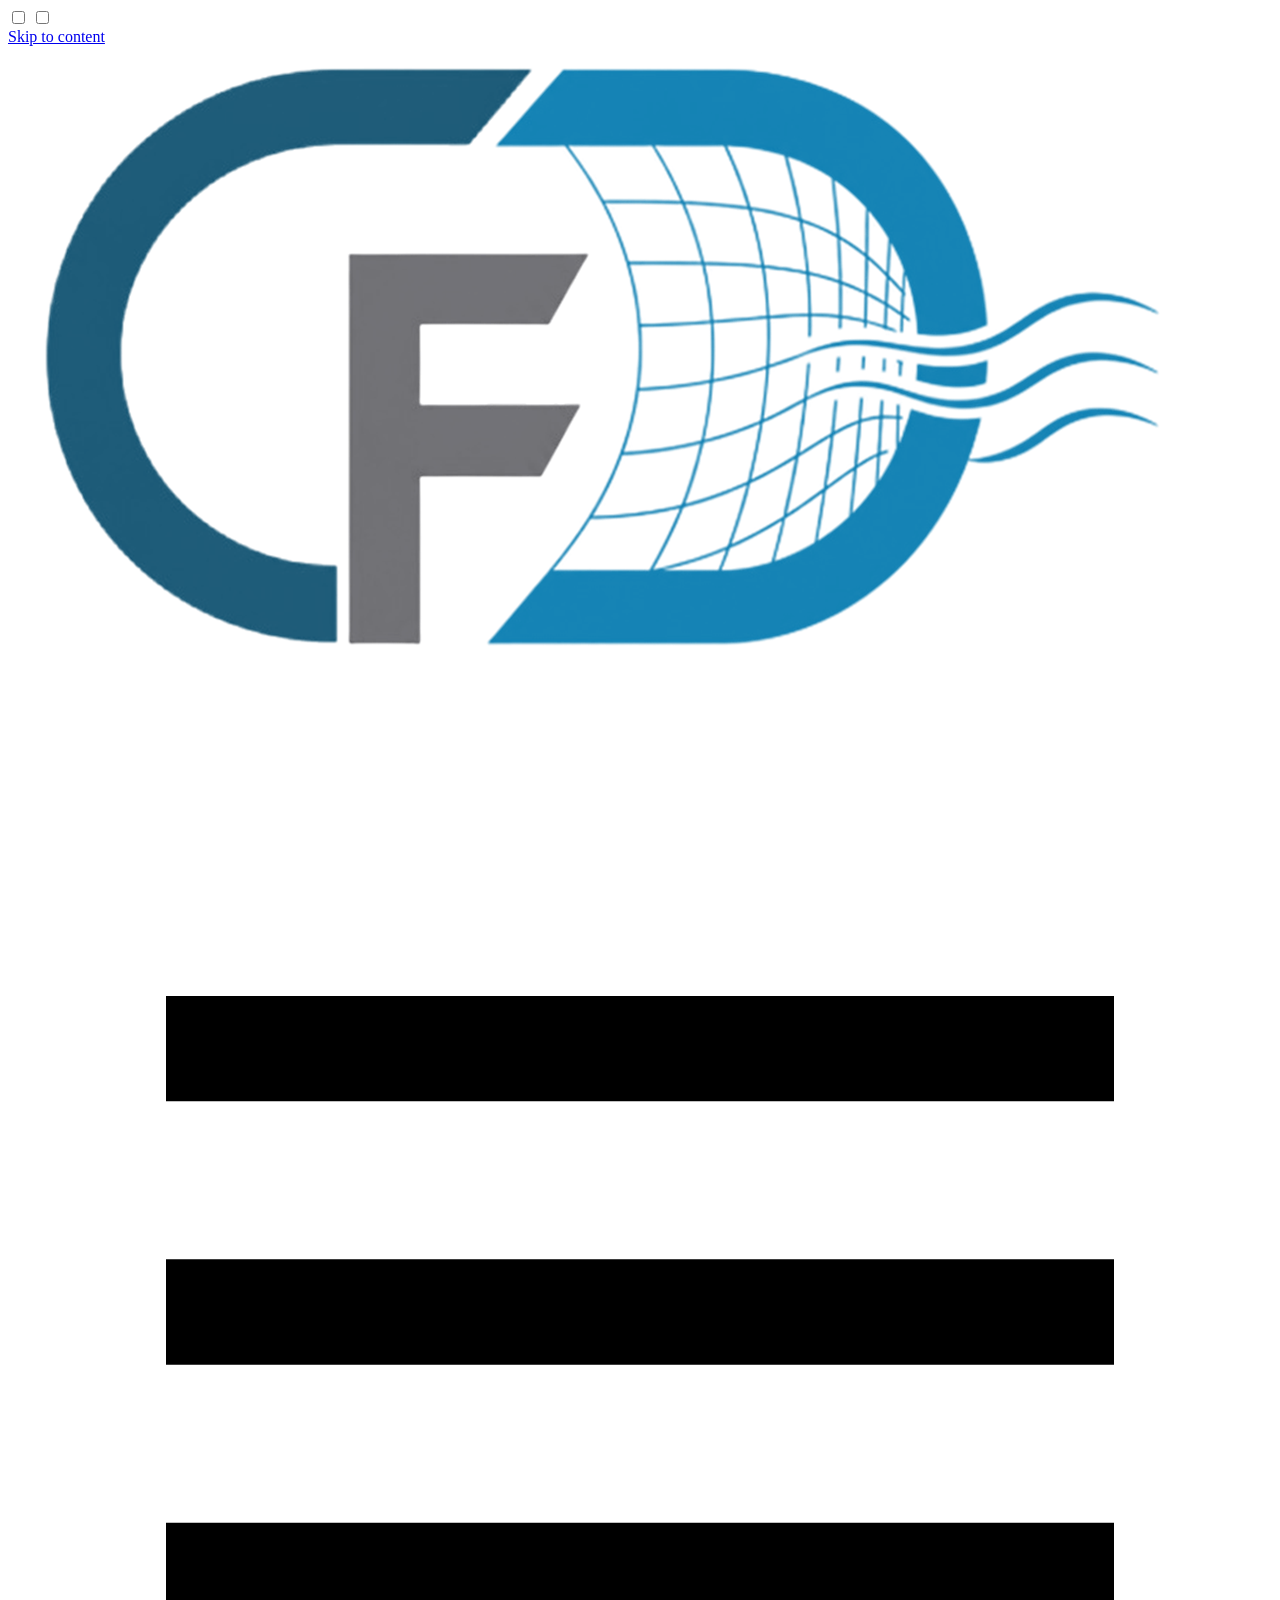
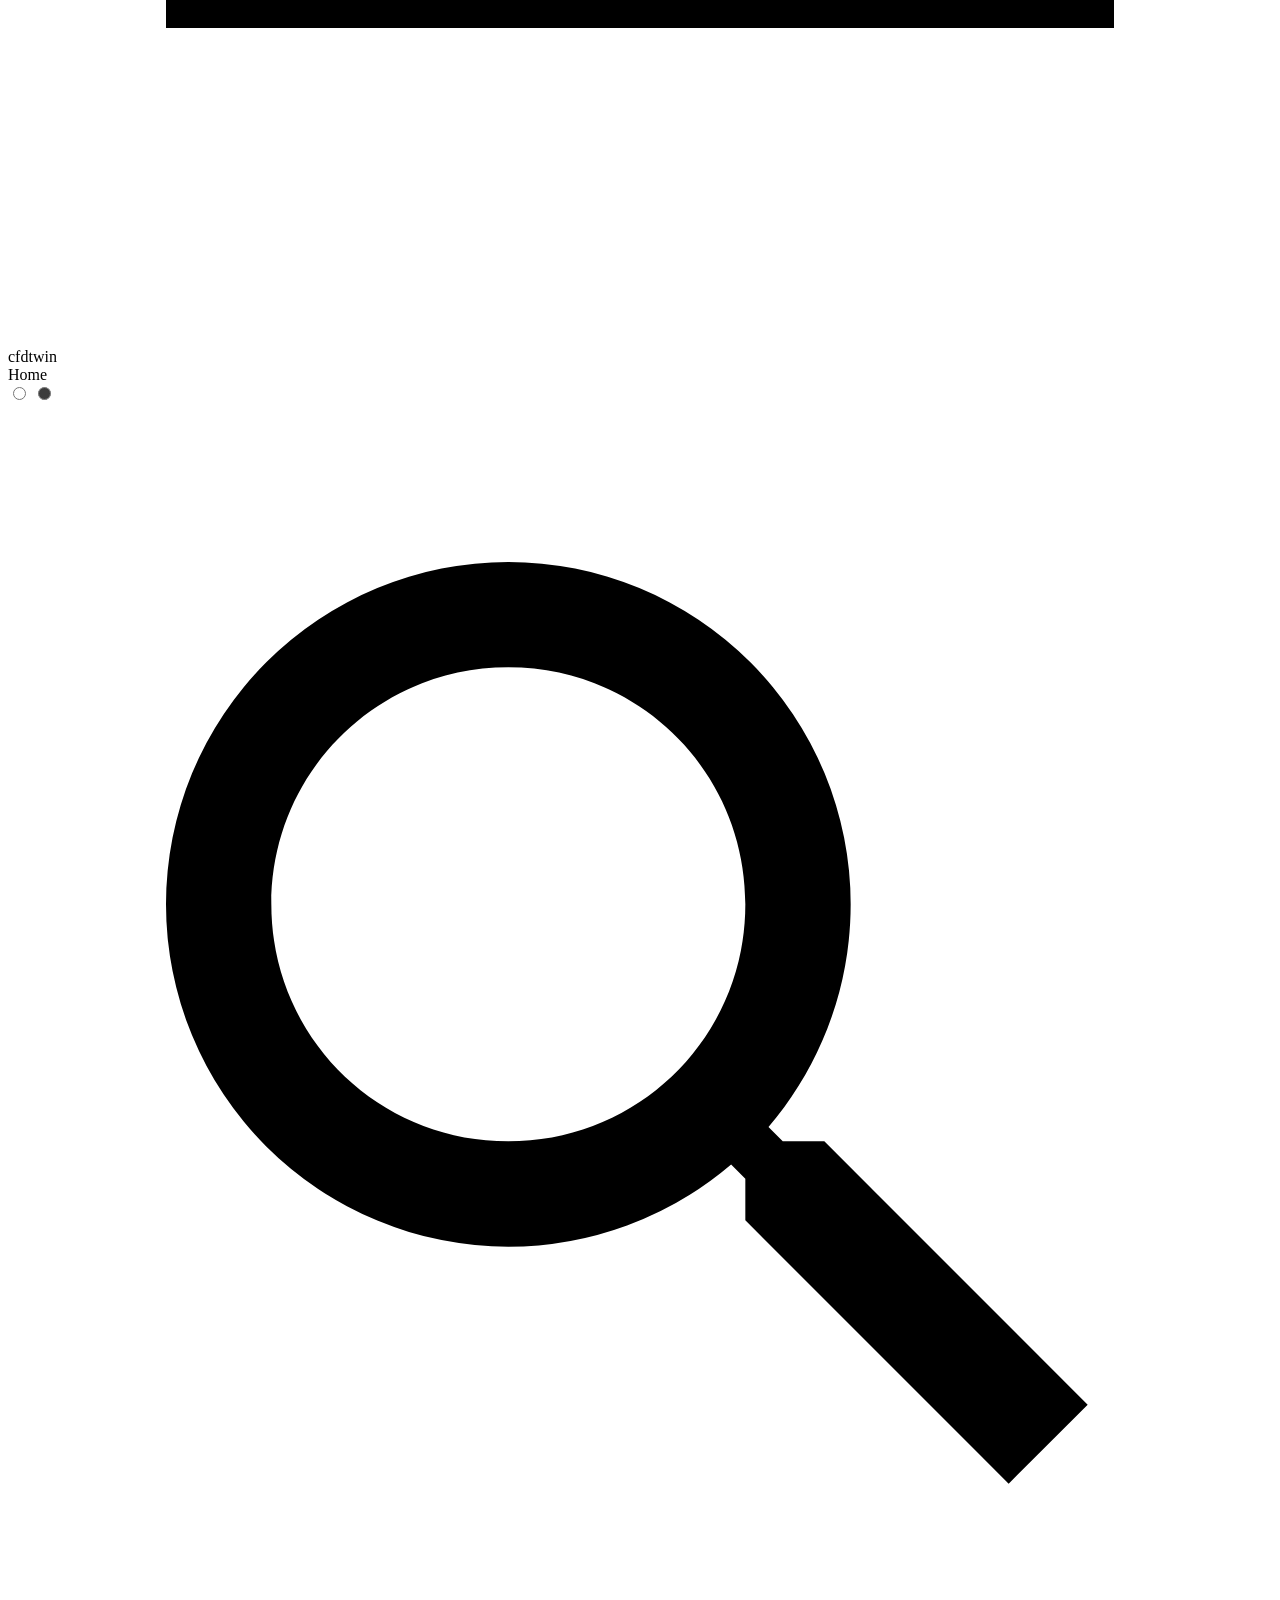
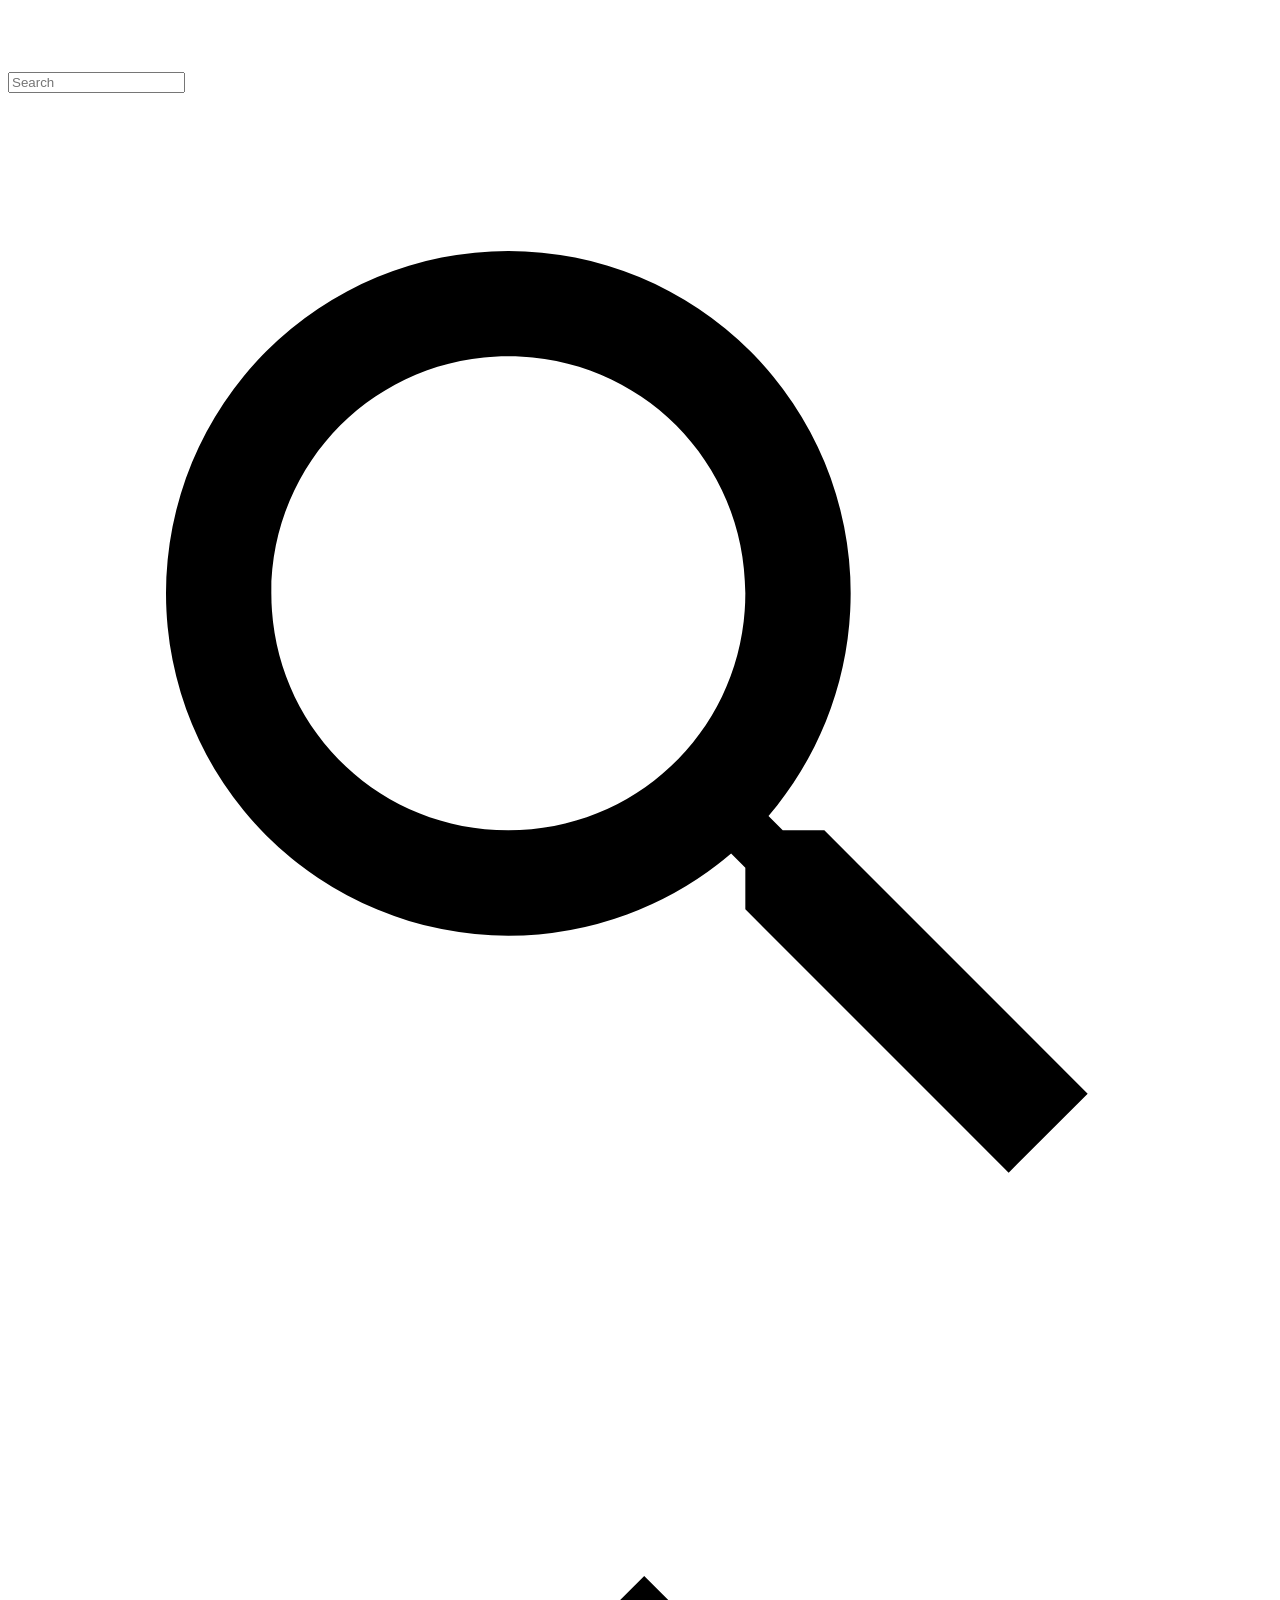
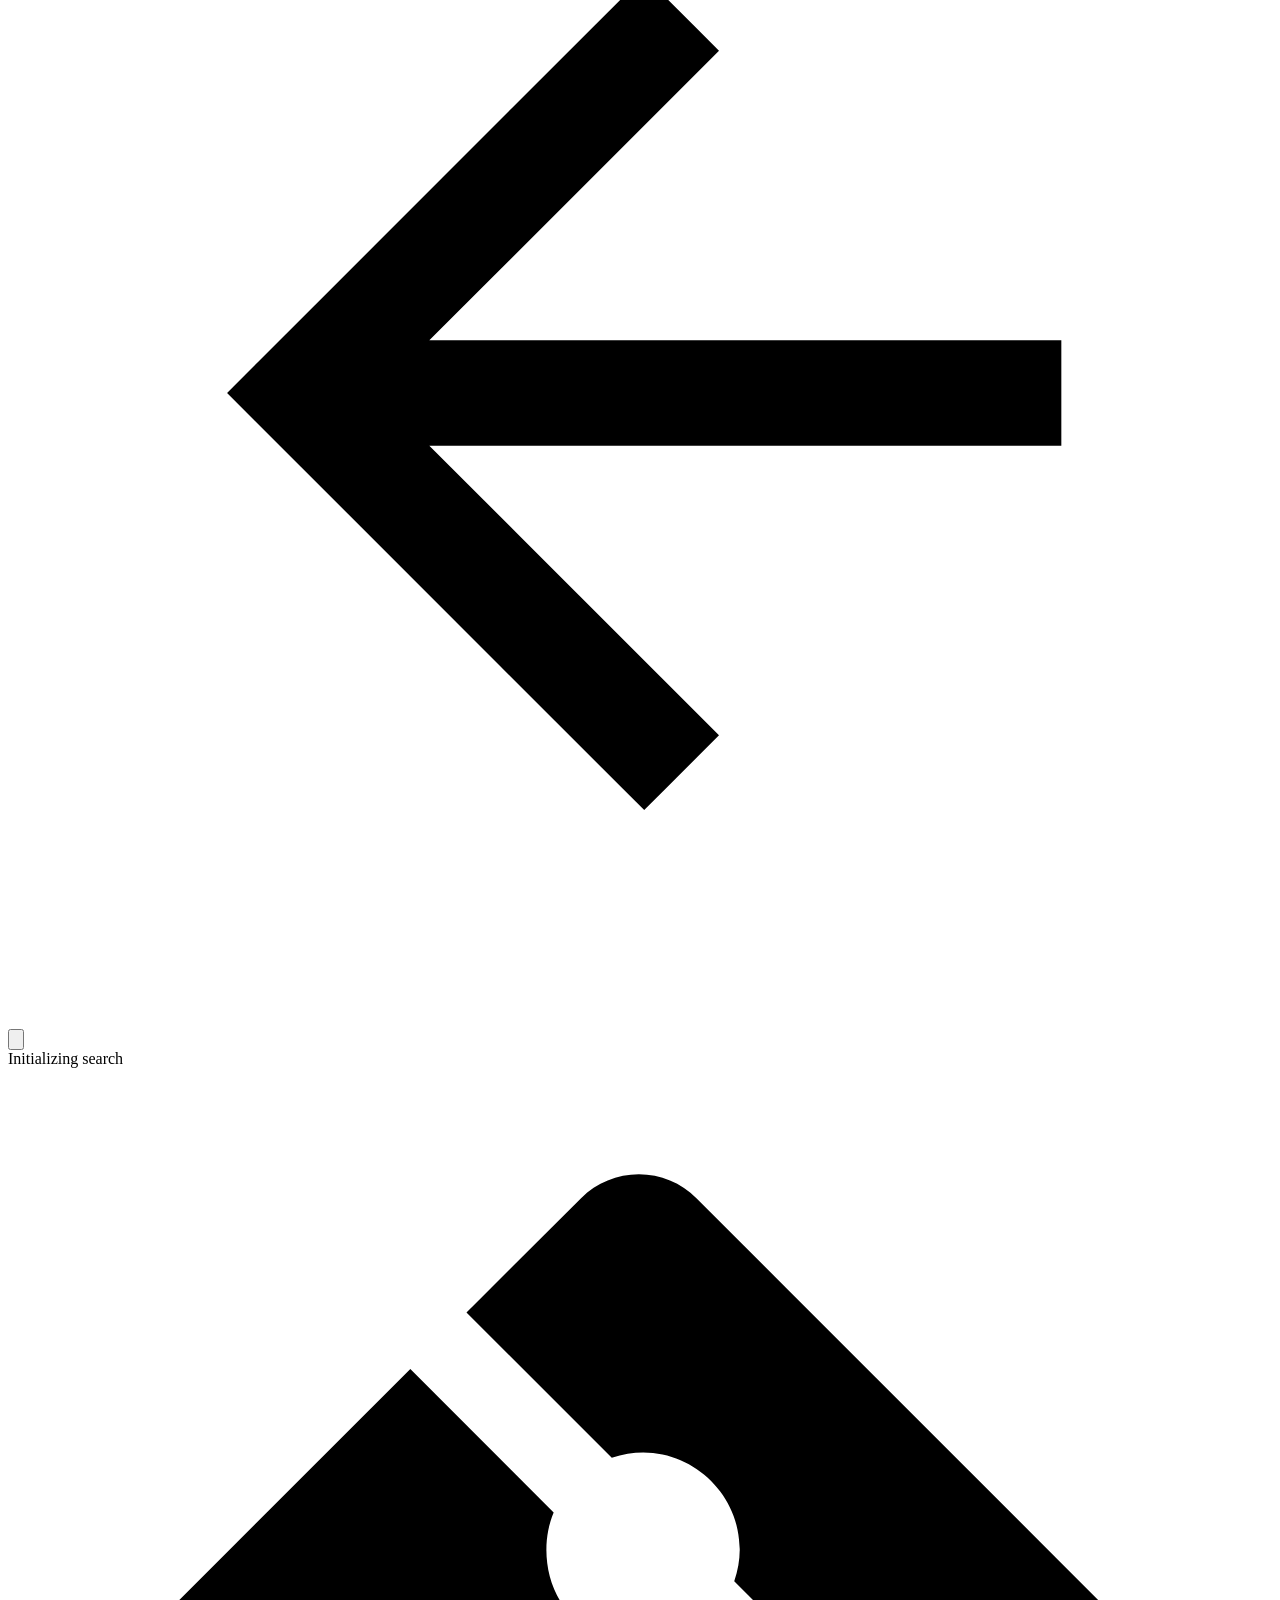
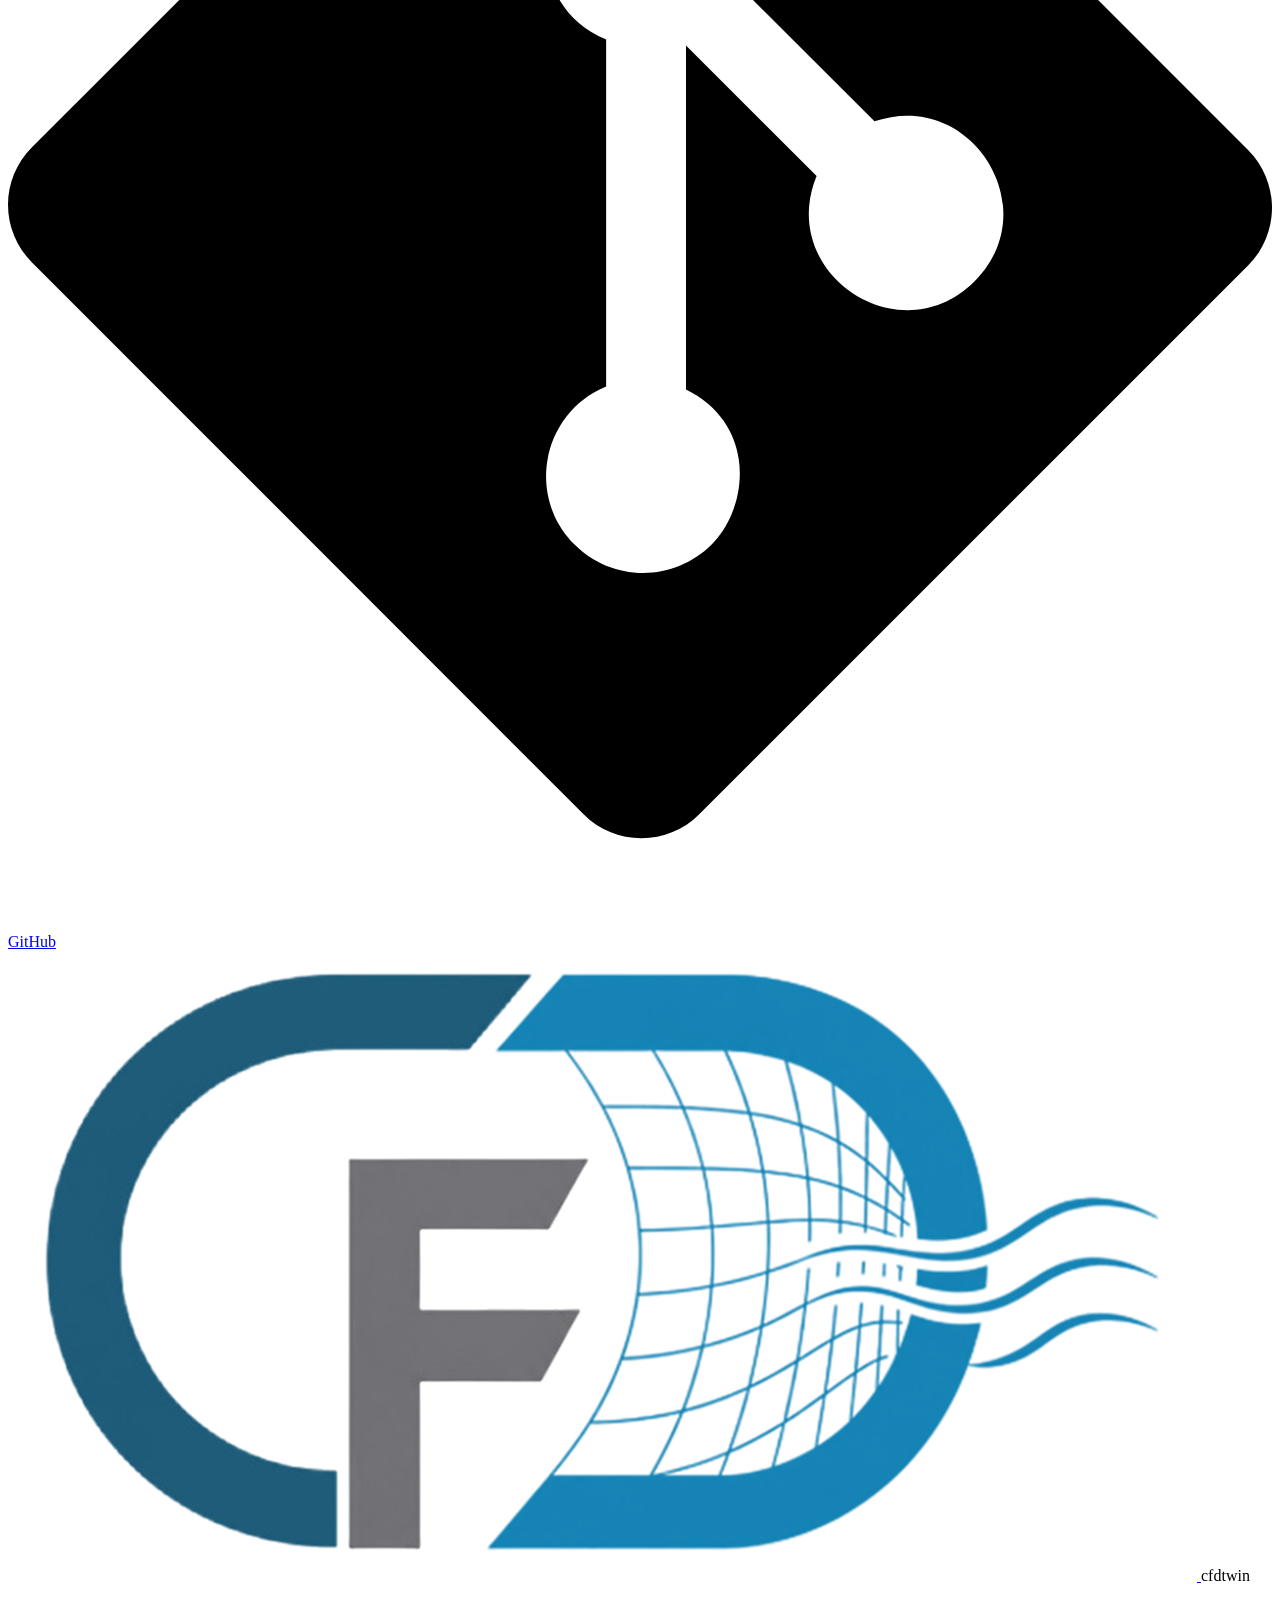
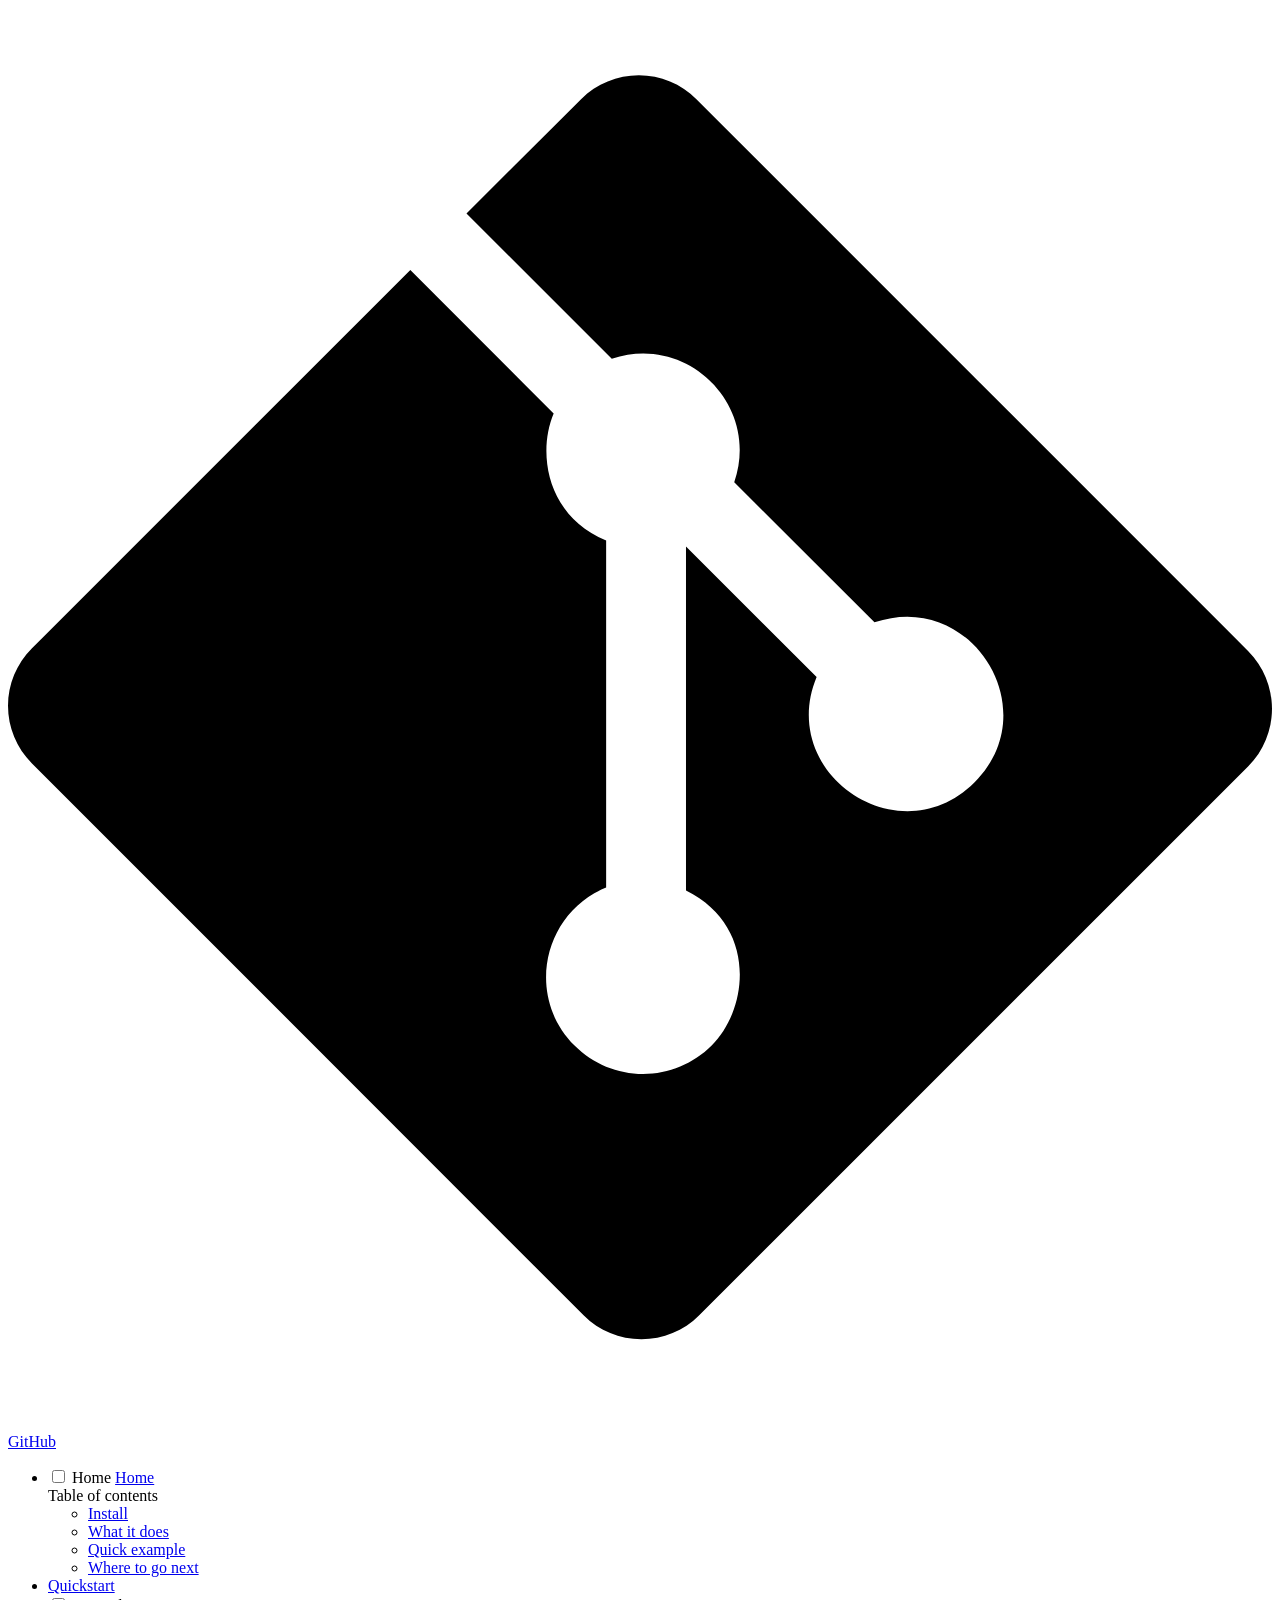
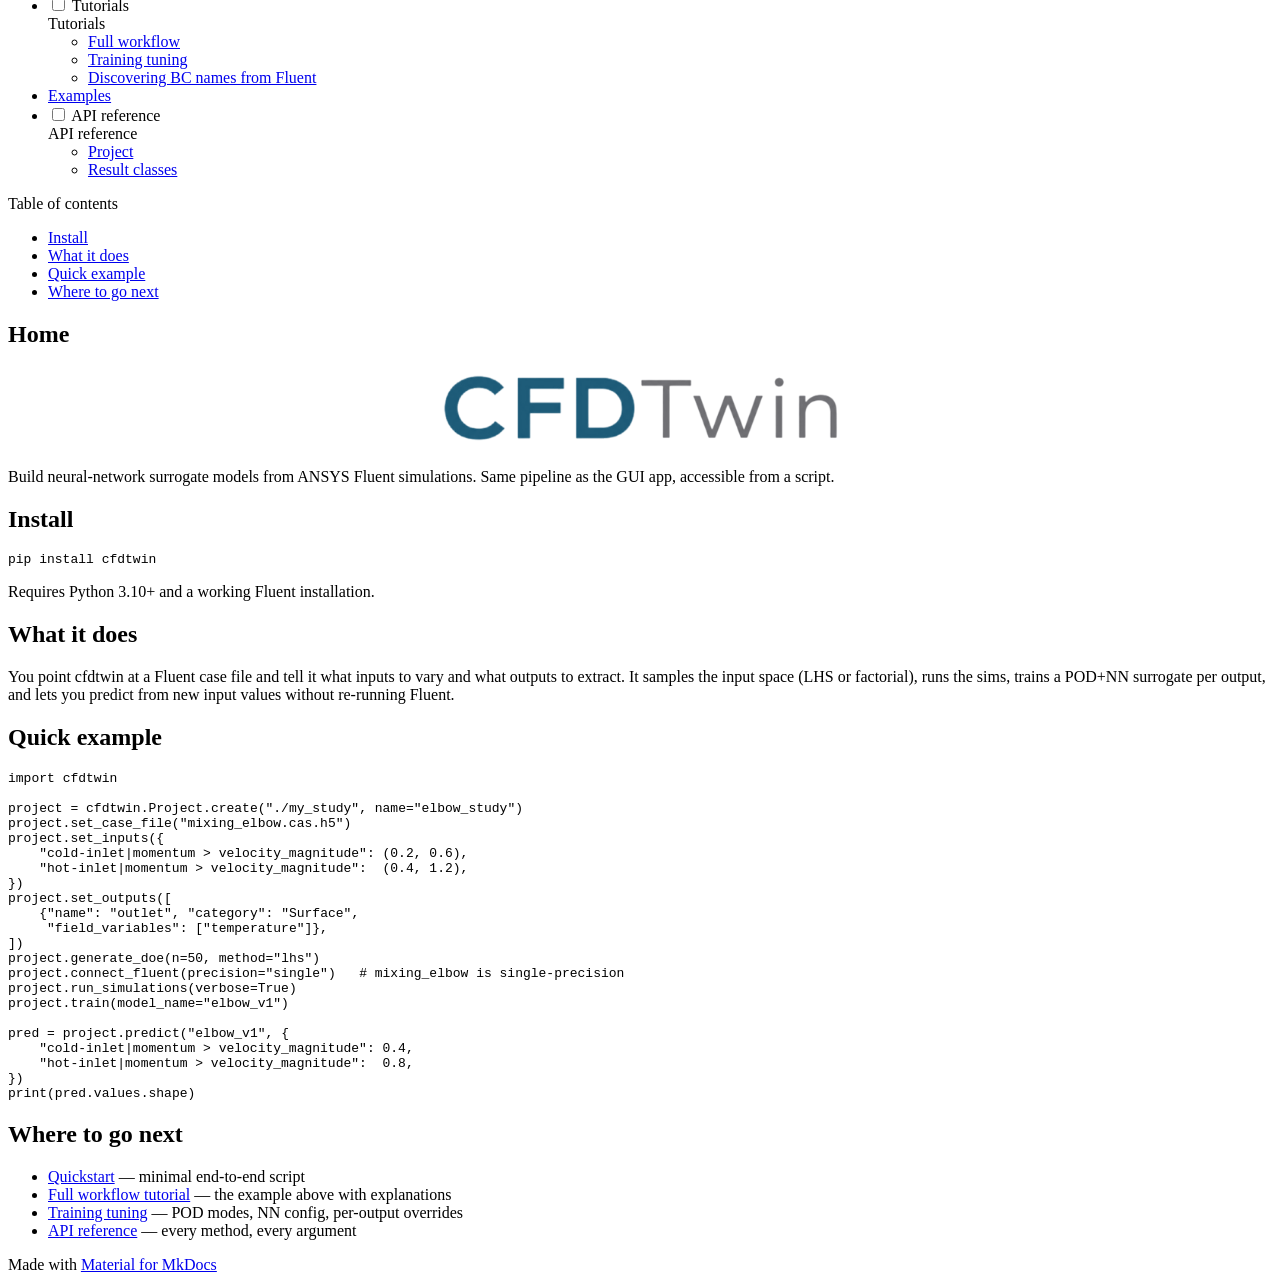
==== commit 764a9c0e: "Deployed 17b990f with MkDocs version: 1.6.1" ====
--- a/index.html
+++ b/index.html
@@ -50,6 +50,8 @@
     
     
       <link rel="stylesheet" href="assets/_mkdocstrings.css">
+    
+      <link rel="stylesheet" href="stylesheets/extra.css">
     
     <script>__md_scope=new URL(".",location),__md_hash=e=>[...e].reduce(((e,_)=>(e<<5)-e+_.charCodeAt(0)),0),__md_get=(e,_=localStorage,t=__md_scope)=>JSON.parse(_.getItem(t.pathname+"."+e)),__md_set=(e,_,t=localStorage,a=__md_scope)=>{try{t.setItem(a.pathname+"."+e,JSON.stringify(_))}catch(e){}}</script>
     
@@ -124,13 +126,21 @@
     
     
     
-    <input class="md-option" data-md-color-media="" data-md-color-scheme="default" data-md-color-primary="blue" data-md-color-accent="light-blue"  aria-hidden="true"  type="radio" name="__palette" id="__palette_0">
-    
-  
-    
-    
-    
-    <input class="md-option" data-md-color-media="" data-md-color-scheme="slate" data-md-color-primary="blue" data-md-color-accent="light-blue"  aria-hidden="true"  type="radio" name="__palette" id="__palette_1">
+    <input class="md-option" data-md-color-media="" data-md-color-scheme="default" data-md-color-primary="blue" data-md-color-accent="light-blue"  aria-label="Switch to dark mode"  type="radio" name="__palette" id="__palette_0">
+    
+      <label class="md-header__button md-icon" title="Switch to dark mode" for="__palette_1" hidden>
+        <svg xmlns="http://www.w3.org/2000/svg" viewBox="0 0 24 24"><path d="M12 8a4 4 0 0 0-4 4 4 4 0 0 0 4 4 4 4 0 0 0 4-4 4 4 0 0 0-4-4m0 10a6 6 0 0 1-6-6 6 6 0 0 1 6-6 6 6 0 0 1 6 6 6 6 0 0 1-6 6m8-9.31V4h-4.69L12 .69 8.69 4H4v4.69L.69 12 4 15.31V20h4.69L12 23.31 15.31 20H20v-4.69L23.31 12z"/></svg>
+      </label>
+    
+  
+    
+    
+    
+    <input class="md-option" data-md-color-media="" data-md-color-scheme="slate" data-md-color-primary="blue" data-md-color-accent="light-blue"  aria-label="Switch to light mode"  type="radio" name="__palette" id="__palette_1">
+    
+      <label class="md-header__button md-icon" title="Switch to light mode" for="__palette_0" hidden>
+        <svg xmlns="http://www.w3.org/2000/svg" viewBox="0 0 24 24"><path d="M12 18c-.89 0-1.74-.2-2.5-.55C11.56 16.5 13 14.42 13 12s-1.44-4.5-3.5-5.45C10.26 6.2 11.11 6 12 6a6 6 0 0 1 6 6 6 6 0 0 1-6 6m8-9.31V4h-4.69L12 .69 8.69 4H4v4.69L.69 12 4 15.31V20h4.69L12 23.31 15.31 20H20v-4.69L23.31 12z"/></svg>
+      </label>
     
   
 </form>
@@ -782,22 +792,23 @@
 <a id="__codelineno-1-3" name="__codelineno-1-3" href="#__codelineno-1-3"></a><span class="n">project</span> <span class="o">=</span> <span class="n">cfdtwin</span><span class="o">.</span><span class="n">Project</span><span class="o">.</span><span class="n">create</span><span class="p">(</span><span class="s2">&quot;./my_study&quot;</span><span class="p">,</span> <span class="n">name</span><span class="o">=</span><span class="s2">&quot;elbow_study&quot;</span><span class="p">)</span>
 <a id="__codelineno-1-4" name="__codelineno-1-4" href="#__codelineno-1-4"></a><span class="n">project</span><span class="o">.</span><span class="n">set_case_file</span><span class="p">(</span><span class="s2">&quot;mixing_elbow.cas.h5&quot;</span><span class="p">)</span>
 <a id="__codelineno-1-5" name="__codelineno-1-5" href="#__codelineno-1-5"></a><span class="n">project</span><span class="o">.</span><span class="n">set_inputs</span><span class="p">({</span>
-<a id="__codelineno-1-6" name="__codelineno-1-6" href="#__codelineno-1-6"></a>    <span class="s2">&quot;cold-inlet|velocity&quot;</span><span class="p">:</span> <span class="p">(</span><span class="mf">0.2</span><span class="p">,</span> <span class="mf">0.6</span><span class="p">),</span>
-<a id="__codelineno-1-7" name="__codelineno-1-7" href="#__codelineno-1-7"></a>    <span class="s2">&quot;hot-inlet|velocity&quot;</span><span class="p">:</span>  <span class="p">(</span><span class="mf">0.4</span><span class="p">,</span> <span class="mf">1.2</span><span class="p">),</span>
+<a id="__codelineno-1-6" name="__codelineno-1-6" href="#__codelineno-1-6"></a>    <span class="s2">&quot;cold-inlet|momentum &gt; velocity_magnitude&quot;</span><span class="p">:</span> <span class="p">(</span><span class="mf">0.2</span><span class="p">,</span> <span class="mf">0.6</span><span class="p">),</span>
+<a id="__codelineno-1-7" name="__codelineno-1-7" href="#__codelineno-1-7"></a>    <span class="s2">&quot;hot-inlet|momentum &gt; velocity_magnitude&quot;</span><span class="p">:</span>  <span class="p">(</span><span class="mf">0.4</span><span class="p">,</span> <span class="mf">1.2</span><span class="p">),</span>
 <a id="__codelineno-1-8" name="__codelineno-1-8" href="#__codelineno-1-8"></a><span class="p">})</span>
 <a id="__codelineno-1-9" name="__codelineno-1-9" href="#__codelineno-1-9"></a><span class="n">project</span><span class="o">.</span><span class="n">set_outputs</span><span class="p">([</span>
 <a id="__codelineno-1-10" name="__codelineno-1-10" href="#__codelineno-1-10"></a>    <span class="p">{</span><span class="s2">&quot;name&quot;</span><span class="p">:</span> <span class="s2">&quot;outlet&quot;</span><span class="p">,</span> <span class="s2">&quot;category&quot;</span><span class="p">:</span> <span class="s2">&quot;Surface&quot;</span><span class="p">,</span>
 <a id="__codelineno-1-11" name="__codelineno-1-11" href="#__codelineno-1-11"></a>     <span class="s2">&quot;field_variables&quot;</span><span class="p">:</span> <span class="p">[</span><span class="s2">&quot;temperature&quot;</span><span class="p">]},</span>
 <a id="__codelineno-1-12" name="__codelineno-1-12" href="#__codelineno-1-12"></a><span class="p">])</span>
 <a id="__codelineno-1-13" name="__codelineno-1-13" href="#__codelineno-1-13"></a><span class="n">project</span><span class="o">.</span><span class="n">generate_doe</span><span class="p">(</span><span class="n">n</span><span class="o">=</span><span class="mi">50</span><span class="p">,</span> <span class="n">method</span><span class="o">=</span><span class="s2">&quot;lhs&quot;</span><span class="p">)</span>
-<a id="__codelineno-1-14" name="__codelineno-1-14" href="#__codelineno-1-14"></a><span class="n">project</span><span class="o">.</span><span class="n">run_simulations</span><span class="p">()</span>
-<a id="__codelineno-1-15" name="__codelineno-1-15" href="#__codelineno-1-15"></a><span class="n">project</span><span class="o">.</span><span class="n">train</span><span class="p">(</span><span class="n">model_name</span><span class="o">=</span><span class="s2">&quot;elbow_v1&quot;</span><span class="p">)</span>
-<a id="__codelineno-1-16" name="__codelineno-1-16" href="#__codelineno-1-16"></a>
-<a id="__codelineno-1-17" name="__codelineno-1-17" href="#__codelineno-1-17"></a><span class="n">pred</span> <span class="o">=</span> <span class="n">project</span><span class="o">.</span><span class="n">predict</span><span class="p">(</span><span class="s2">&quot;elbow_v1&quot;</span><span class="p">,</span> <span class="p">{</span>
-<a id="__codelineno-1-18" name="__codelineno-1-18" href="#__codelineno-1-18"></a>    <span class="s2">&quot;cold-inlet|velocity&quot;</span><span class="p">:</span> <span class="mf">0.4</span><span class="p">,</span>
-<a id="__codelineno-1-19" name="__codelineno-1-19" href="#__codelineno-1-19"></a>    <span class="s2">&quot;hot-inlet|velocity&quot;</span><span class="p">:</span>  <span class="mf">0.8</span><span class="p">,</span>
-<a id="__codelineno-1-20" name="__codelineno-1-20" href="#__codelineno-1-20"></a><span class="p">})</span>
-<a id="__codelineno-1-21" name="__codelineno-1-21" href="#__codelineno-1-21"></a><span class="nb">print</span><span class="p">(</span><span class="n">pred</span><span class="o">.</span><span class="n">values</span><span class="o">.</span><span class="n">shape</span><span class="p">)</span>
+<a id="__codelineno-1-14" name="__codelineno-1-14" href="#__codelineno-1-14"></a><span class="n">project</span><span class="o">.</span><span class="n">connect_fluent</span><span class="p">(</span><span class="n">precision</span><span class="o">=</span><span class="s2">&quot;single&quot;</span><span class="p">)</span>   <span class="c1"># mixing_elbow is single-precision</span>
+<a id="__codelineno-1-15" name="__codelineno-1-15" href="#__codelineno-1-15"></a><span class="n">project</span><span class="o">.</span><span class="n">run_simulations</span><span class="p">(</span><span class="n">verbose</span><span class="o">=</span><span class="kc">True</span><span class="p">)</span>
+<a id="__codelineno-1-16" name="__codelineno-1-16" href="#__codelineno-1-16"></a><span class="n">project</span><span class="o">.</span><span class="n">train</span><span class="p">(</span><span class="n">model_name</span><span class="o">=</span><span class="s2">&quot;elbow_v1&quot;</span><span class="p">)</span>
+<a id="__codelineno-1-17" name="__codelineno-1-17" href="#__codelineno-1-17"></a>
+<a id="__codelineno-1-18" name="__codelineno-1-18" href="#__codelineno-1-18"></a><span class="n">pred</span> <span class="o">=</span> <span class="n">project</span><span class="o">.</span><span class="n">predict</span><span class="p">(</span><span class="s2">&quot;elbow_v1&quot;</span><span class="p">,</span> <span class="p">{</span>
+<a id="__codelineno-1-19" name="__codelineno-1-19" href="#__codelineno-1-19"></a>    <span class="s2">&quot;cold-inlet|momentum &gt; velocity_magnitude&quot;</span><span class="p">:</span> <span class="mf">0.4</span><span class="p">,</span>
+<a id="__codelineno-1-20" name="__codelineno-1-20" href="#__codelineno-1-20"></a>    <span class="s2">&quot;hot-inlet|momentum &gt; velocity_magnitude&quot;</span><span class="p">:</span>  <span class="mf">0.8</span><span class="p">,</span>
+<a id="__codelineno-1-21" name="__codelineno-1-21" href="#__codelineno-1-21"></a><span class="p">})</span>
+<a id="__codelineno-1-22" name="__codelineno-1-22" href="#__codelineno-1-22"></a><span class="nb">print</span><span class="p">(</span><span class="n">pred</span><span class="o">.</span><span class="n">values</span><span class="o">.</span><span class="n">shape</span><span class="p">)</span>
 </code></pre></div>
 <h2 id="where-to-go-next">Where to go next</h2>
 <ul>
--- a/stylesheets/extra.css
+++ b/stylesheets/extra.css
@@ -0,0 +1,18 @@
+/* CFDTwin brand palette — override Material defaults with exact hex.
+ * Dark blue #1E5C79 (primary), lighter blue #1583B5 (accent).
+ * Used for both default and slate (dark-mode) schemes; Material picks the
+ * right contrast for body text automatically. */
+
+:root {
+  --md-primary-fg-color:        #1E5C79;
+  --md-primary-fg-color--light:  #1583B5;
+  --md-primary-fg-color--dark:   #144A60;
+  --md-accent-fg-color:          #1583B5;
+}
+
+[data-md-color-scheme="slate"] {
+  --md-primary-fg-color:        #1583B5;
+  --md-primary-fg-color--light:  #3DA3D5;
+  --md-primary-fg-color--dark:   #1E5C79;
+  --md-accent-fg-color:          #3DA3D5;
+}
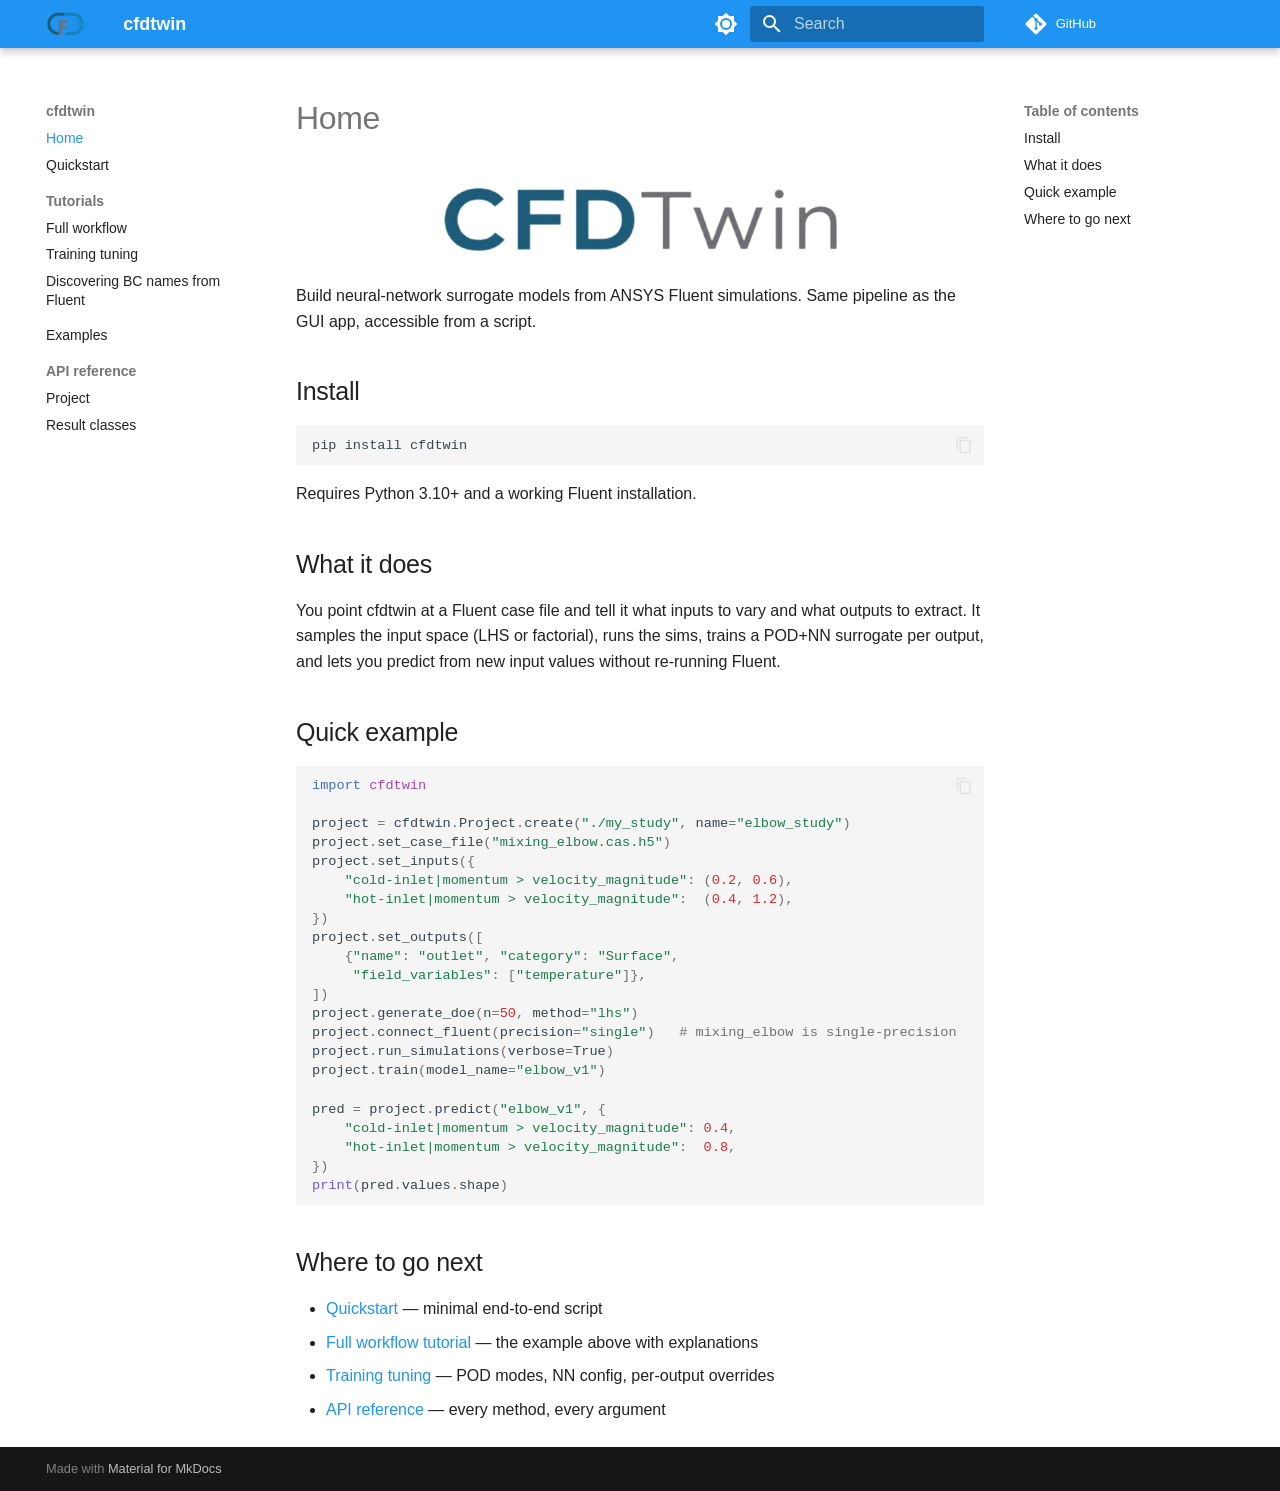
==== commit 927736f4: "Deployed a9b1c16 with MkDocs version: 1.6.1" ====
--- a/index.html
+++ b/index.html
@@ -19,7 +19,7 @@
       
       
       <link rel="icon" href="assets/logo_icon.png">
-      <meta name="generator" content="mkdocs-1.6.1, mkdocs-material-9.7.6">
+      <meta name="generator" content="mkdocs-1.6.1, mkdocs-material-9.7.7">
     
     
       
@@ -27,7 +27,7 @@
       
     
     
-      <link rel="stylesheet" href="assets/stylesheets/main.484c7ddc.min.css">
+      <link rel="stylesheet" href="assets/stylesheets/main.ec1eaa64.min.css">
       
         
         <link rel="stylesheet" href="assets/stylesheets/palette.ab4e12ef.min.css">
@@ -789,24 +789,24 @@
 <h2 id="quick-example">Quick example</h2>
 <div class="highlight"><pre><span></span><code><a id="__codelineno-1-1" name="__codelineno-1-1" href="#__codelineno-1-1"></a><span class="kn">import</span><span class="w"> </span><span class="nn">cfdtwin</span>
 <a id="__codelineno-1-2" name="__codelineno-1-2" href="#__codelineno-1-2"></a>
-<a id="__codelineno-1-3" name="__codelineno-1-3" href="#__codelineno-1-3"></a><span class="n">project</span> <span class="o">=</span> <span class="n">cfdtwin</span><span class="o">.</span><span class="n">Project</span><span class="o">.</span><span class="n">create</span><span class="p">(</span><span class="s2">&quot;./my_study&quot;</span><span class="p">,</span> <span class="n">name</span><span class="o">=</span><span class="s2">&quot;elbow_study&quot;</span><span class="p">)</span>
-<a id="__codelineno-1-4" name="__codelineno-1-4" href="#__codelineno-1-4"></a><span class="n">project</span><span class="o">.</span><span class="n">set_case_file</span><span class="p">(</span><span class="s2">&quot;mixing_elbow.cas.h5&quot;</span><span class="p">)</span>
+<a id="__codelineno-1-3" name="__codelineno-1-3" href="#__codelineno-1-3"></a><span class="n">project</span> <span class="o">=</span> <span class="n">cfdtwin</span><span class="o">.</span><span class="n">Project</span><span class="o">.</span><span class="n">create</span><span class="p">(</span><span class="s2">"./my_study"</span><span class="p">,</span> <span class="n">name</span><span class="o">=</span><span class="s2">"elbow_study"</span><span class="p">)</span>
+<a id="__codelineno-1-4" name="__codelineno-1-4" href="#__codelineno-1-4"></a><span class="n">project</span><span class="o">.</span><span class="n">set_case_file</span><span class="p">(</span><span class="s2">"mixing_elbow.cas.h5"</span><span class="p">)</span>
 <a id="__codelineno-1-5" name="__codelineno-1-5" href="#__codelineno-1-5"></a><span class="n">project</span><span class="o">.</span><span class="n">set_inputs</span><span class="p">({</span>
-<a id="__codelineno-1-6" name="__codelineno-1-6" href="#__codelineno-1-6"></a>    <span class="s2">&quot;cold-inlet|momentum &gt; velocity_magnitude&quot;</span><span class="p">:</span> <span class="p">(</span><span class="mf">0.2</span><span class="p">,</span> <span class="mf">0.6</span><span class="p">),</span>
-<a id="__codelineno-1-7" name="__codelineno-1-7" href="#__codelineno-1-7"></a>    <span class="s2">&quot;hot-inlet|momentum &gt; velocity_magnitude&quot;</span><span class="p">:</span>  <span class="p">(</span><span class="mf">0.4</span><span class="p">,</span> <span class="mf">1.2</span><span class="p">),</span>
+<a id="__codelineno-1-6" name="__codelineno-1-6" href="#__codelineno-1-6"></a>    <span class="s2">"cold-inlet|momentum &gt; velocity_magnitude"</span><span class="p">:</span> <span class="p">(</span><span class="mf">0.2</span><span class="p">,</span> <span class="mf">0.6</span><span class="p">),</span>
+<a id="__codelineno-1-7" name="__codelineno-1-7" href="#__codelineno-1-7"></a>    <span class="s2">"hot-inlet|momentum &gt; velocity_magnitude"</span><span class="p">:</span>  <span class="p">(</span><span class="mf">0.4</span><span class="p">,</span> <span class="mf">1.2</span><span class="p">),</span>
 <a id="__codelineno-1-8" name="__codelineno-1-8" href="#__codelineno-1-8"></a><span class="p">})</span>
 <a id="__codelineno-1-9" name="__codelineno-1-9" href="#__codelineno-1-9"></a><span class="n">project</span><span class="o">.</span><span class="n">set_outputs</span><span class="p">([</span>
-<a id="__codelineno-1-10" name="__codelineno-1-10" href="#__codelineno-1-10"></a>    <span class="p">{</span><span class="s2">&quot;name&quot;</span><span class="p">:</span> <span class="s2">&quot;outlet&quot;</span><span class="p">,</span> <span class="s2">&quot;category&quot;</span><span class="p">:</span> <span class="s2">&quot;Surface&quot;</span><span class="p">,</span>
-<a id="__codelineno-1-11" name="__codelineno-1-11" href="#__codelineno-1-11"></a>     <span class="s2">&quot;field_variables&quot;</span><span class="p">:</span> <span class="p">[</span><span class="s2">&quot;temperature&quot;</span><span class="p">]},</span>
+<a id="__codelineno-1-10" name="__codelineno-1-10" href="#__codelineno-1-10"></a>    <span class="p">{</span><span class="s2">"name"</span><span class="p">:</span> <span class="s2">"outlet"</span><span class="p">,</span> <span class="s2">"category"</span><span class="p">:</span> <span class="s2">"Surface"</span><span class="p">,</span>
+<a id="__codelineno-1-11" name="__codelineno-1-11" href="#__codelineno-1-11"></a>     <span class="s2">"field_variables"</span><span class="p">:</span> <span class="p">[</span><span class="s2">"temperature"</span><span class="p">]},</span>
 <a id="__codelineno-1-12" name="__codelineno-1-12" href="#__codelineno-1-12"></a><span class="p">])</span>
-<a id="__codelineno-1-13" name="__codelineno-1-13" href="#__codelineno-1-13"></a><span class="n">project</span><span class="o">.</span><span class="n">generate_doe</span><span class="p">(</span><span class="n">n</span><span class="o">=</span><span class="mi">50</span><span class="p">,</span> <span class="n">method</span><span class="o">=</span><span class="s2">&quot;lhs&quot;</span><span class="p">)</span>
-<a id="__codelineno-1-14" name="__codelineno-1-14" href="#__codelineno-1-14"></a><span class="n">project</span><span class="o">.</span><span class="n">connect_fluent</span><span class="p">(</span><span class="n">precision</span><span class="o">=</span><span class="s2">&quot;single&quot;</span><span class="p">)</span>   <span class="c1"># mixing_elbow is single-precision</span>
+<a id="__codelineno-1-13" name="__codelineno-1-13" href="#__codelineno-1-13"></a><span class="n">project</span><span class="o">.</span><span class="n">generate_doe</span><span class="p">(</span><span class="n">n</span><span class="o">=</span><span class="mi">50</span><span class="p">,</span> <span class="n">method</span><span class="o">=</span><span class="s2">"lhs"</span><span class="p">)</span>
+<a id="__codelineno-1-14" name="__codelineno-1-14" href="#__codelineno-1-14"></a><span class="n">project</span><span class="o">.</span><span class="n">connect_fluent</span><span class="p">(</span><span class="n">precision</span><span class="o">=</span><span class="s2">"single"</span><span class="p">)</span>   <span class="c1"># mixing_elbow is single-precision</span>
 <a id="__codelineno-1-15" name="__codelineno-1-15" href="#__codelineno-1-15"></a><span class="n">project</span><span class="o">.</span><span class="n">run_simulations</span><span class="p">(</span><span class="n">verbose</span><span class="o">=</span><span class="kc">True</span><span class="p">)</span>
-<a id="__codelineno-1-16" name="__codelineno-1-16" href="#__codelineno-1-16"></a><span class="n">project</span><span class="o">.</span><span class="n">train</span><span class="p">(</span><span class="n">model_name</span><span class="o">=</span><span class="s2">&quot;elbow_v1&quot;</span><span class="p">)</span>
+<a id="__codelineno-1-16" name="__codelineno-1-16" href="#__codelineno-1-16"></a><span class="n">project</span><span class="o">.</span><span class="n">train</span><span class="p">(</span><span class="n">model_name</span><span class="o">=</span><span class="s2">"elbow_v1"</span><span class="p">)</span>
 <a id="__codelineno-1-17" name="__codelineno-1-17" href="#__codelineno-1-17"></a>
-<a id="__codelineno-1-18" name="__codelineno-1-18" href="#__codelineno-1-18"></a><span class="n">pred</span> <span class="o">=</span> <span class="n">project</span><span class="o">.</span><span class="n">predict</span><span class="p">(</span><span class="s2">&quot;elbow_v1&quot;</span><span class="p">,</span> <span class="p">{</span>
-<a id="__codelineno-1-19" name="__codelineno-1-19" href="#__codelineno-1-19"></a>    <span class="s2">&quot;cold-inlet|momentum &gt; velocity_magnitude&quot;</span><span class="p">:</span> <span class="mf">0.4</span><span class="p">,</span>
-<a id="__codelineno-1-20" name="__codelineno-1-20" href="#__codelineno-1-20"></a>    <span class="s2">&quot;hot-inlet|momentum &gt; velocity_magnitude&quot;</span><span class="p">:</span>  <span class="mf">0.8</span><span class="p">,</span>
+<a id="__codelineno-1-18" name="__codelineno-1-18" href="#__codelineno-1-18"></a><span class="n">pred</span> <span class="o">=</span> <span class="n">project</span><span class="o">.</span><span class="n">predict</span><span class="p">(</span><span class="s2">"elbow_v1"</span><span class="p">,</span> <span class="p">{</span>
+<a id="__codelineno-1-19" name="__codelineno-1-19" href="#__codelineno-1-19"></a>    <span class="s2">"cold-inlet|momentum &gt; velocity_magnitude"</span><span class="p">:</span> <span class="mf">0.4</span><span class="p">,</span>
+<a id="__codelineno-1-20" name="__codelineno-1-20" href="#__codelineno-1-20"></a>    <span class="s2">"hot-inlet|momentum &gt; velocity_magnitude"</span><span class="p">:</span>  <span class="mf">0.8</span><span class="p">,</span>
 <a id="__codelineno-1-21" name="__codelineno-1-21" href="#__codelineno-1-21"></a><span class="p">})</span>
 <a id="__codelineno-1-22" name="__codelineno-1-22" href="#__codelineno-1-22"></a><span class="nb">print</span><span class="p">(</span><span class="n">pred</span><span class="o">.</span><span class="n">values</span><span class="o">.</span><span class="n">shape</span><span class="p">)</span>
 </code></pre></div>
@@ -869,7 +869,7 @@
       <script id="__config" type="application/json">{"annotate": null, "base": ".", "features": ["navigation.sections", "navigation.expand", "content.code.copy"], "search": "assets/javascripts/workers/search.2c215733.min.js", "tags": null, "translations": {"clipboard.copied": "Copied to clipboard", "clipboard.copy": "Copy to clipboard", "search.result.more.one": "1 more on this page", "search.result.more.other": "# more on this page", "search.result.none": "No matching documents", "search.result.one": "1 matching document", "search.result.other": "# matching documents", "search.result.placeholder": "Type to start searching", "search.result.term.missing": "Missing", "select.version": "Select version"}, "version": null}</script>
     
     
-      <script src="assets/javascripts/bundle.79ae519e.min.js"></script>
+      <script src="assets/javascripts/bundle.d7400e89.min.js"></script>
       
     
   </body>
--- a/assets/stylesheets/main.ec1eaa64.min.css
+++ b/assets/stylesheets/main.ec1eaa64.min.css
@@ -0,0 +1 @@
+@charset "UTF-8";html{-webkit-text-size-adjust:none;-moz-text-size-adjust:none;text-size-adjust:none;box-sizing:border-box}*,:after,:before{box-sizing:inherit}@media (prefers-reduced-motion){*,:after,:before{transition:none!important}}body{margin:0}a,button,input,label{-webkit-tap-highlight-color:transparent}a{color:inherit;text-decoration:none}hr{border:0;box-sizing:initial;display:block;height:.05rem;overflow:visible;padding:0}small{font-size:80%}sub,sup{line-height:1em}img{border-style:none}table{border-collapse:initial;border-spacing:0}td,th{font-weight:400;vertical-align:top}button{background:#0000;border:0;font-family:inherit;font-size:inherit;margin:0;padding:0}input{border:0;outline:none}:root{--md-primary-fg-color:#4051b5;--md-primary-fg-color--light:#5d6cc0;--md-primary-fg-color--dark:#303fa1;--md-primary-bg-color:#fff;--md-primary-bg-color--light:#ffffffb3;--md-accent-fg-color:#526cfe;--md-accent-fg-color--transparent:#526cfe1a;--md-accent-bg-color:#fff;--md-accent-bg-color--light:#ffffffb3}[data-md-color-scheme=default]{color-scheme:light}[data-md-color-scheme=default] img[src$="#gh-dark-mode-only"],[data-md-color-scheme=default] img[src$="#only-dark"]{display:none}:root,[data-md-color-scheme=default]{--md-hue:225deg;--md-default-fg-color:#000000de;--md-default-fg-color--light:#0000008a;--md-default-fg-color--lighter:#00000052;--md-default-fg-color--lightest:#00000012;--md-default-bg-color:#fff;--md-default-bg-color--light:#ffffffb3;--md-default-bg-color--lighter:#ffffff4d;--md-default-bg-color--lightest:#ffffff1f;--md-code-fg-color:#36464e;--md-code-bg-color:#f5f5f5;--md-code-bg-color--light:#f5f5f5b3;--md-code-bg-color--lighter:#f5f5f54d;--md-code-hl-color:#4287ff;--md-code-hl-color--light:#4287ff1a;--md-code-hl-number-color:#d52a2a;--md-code-hl-special-color:#db1457;--md-code-hl-function-color:#a846b9;--md-code-hl-constant-color:#6e59d9;--md-code-hl-keyword-color:#3f6ec6;--md-code-hl-string-color:#1c7d4d;--md-code-hl-name-color:var(--md-code-fg-color);--md-code-hl-operator-color:var(--md-default-fg-color--light);--md-code-hl-punctuation-color:var(--md-default-fg-color--light);--md-code-hl-comment-color:var(--md-default-fg-color--light);--md-code-hl-generic-color:var(--md-default-fg-color--light);--md-code-hl-variable-color:var(--md-default-fg-color--light);--md-typeset-color:var(--md-default-fg-color);--md-typeset-a-color:var(--md-primary-fg-color);--md-typeset-del-color:#f5503d26;--md-typeset-ins-color:#0bd57026;--md-typeset-kbd-color:#fafafa;--md-typeset-kbd-accent-color:#fff;--md-typeset-kbd-border-color:#b8b8b8;--md-typeset-mark-color:#ffff0080;--md-typeset-table-color:#0000001f;--md-typeset-table-color--light:rgba(0,0,0,.035);--md-admonition-fg-color:var(--md-default-fg-color);--md-admonition-bg-color:var(--md-default-bg-color);--md-warning-fg-color:#000000de;--md-warning-bg-color:#ff9;--md-footer-fg-color:#fff;--md-footer-fg-color--light:#ffffffb3;--md-footer-fg-color--lighter:#ffffff73;--md-footer-bg-color:#000000de;--md-footer-bg-color--dark:#00000052;--md-shadow-z1:0 0.2rem 0.5rem #0000000d,0 0 0.05rem #0000001a;--md-shadow-z2:0 0.2rem 0.5rem #0000001a,0 0 0.05rem #00000040;--md-shadow-z3:0 0.2rem 0.5rem #0003,0 0 0.05rem #00000059}.md-icon svg{fill:currentcolor;display:block;height:1.2rem;width:1.2rem}body{-webkit-font-smoothing:antialiased;-moz-osx-font-smoothing:grayscale;--md-text-font-family:var(--md-text-font,_),-apple-system,BlinkMacSystemFont,Helvetica,Arial,sans-serif;--md-code-font-family:var(--md-code-font,_),SFMono-Regular,Consolas,Menlo,monospace}aside,body,input{font-feature-settings:"kern","liga";color:var(--md-typeset-color);font-family:var(--md-text-font-family)}code,kbd,pre{font-feature-settings:"kern";font-family:var(--md-code-font-family)}:root{--md-typeset-table-sort-icon:url('data:image/svg+xml;charset=utf-8,<svg xmlns="http://www.w3.org/2000/svg" viewBox="0 0 24 24"><path d="m18 21-4-4h3V7h-3l4-4 4 4h-3v10h3M2 19v-2h10v2M2 13v-2h7v2M2 7V5h4v2z"/></svg>');--md-typeset-table-sort-icon--asc:url('data:image/svg+xml;charset=utf-8,<svg xmlns="http://www.w3.org/2000/svg" viewBox="0 0 24 24"><path d="M19 17h3l-4 4-4-4h3V3h2M2 17h10v2H2M6 5v2H2V5m0 6h7v2H2z"/></svg>');--md-typeset-table-sort-icon--desc:url('data:image/svg+xml;charset=utf-8,<svg xmlns="http://www.w3.org/2000/svg" viewBox="0 0 24 24"><path d="M19 7h3l-4-4-4 4h3v14h2M2 17h10v2H2M6 5v2H2V5m0 6h7v2H2z"/></svg>')}.md-typeset{-webkit-print-color-adjust:exact;color-adjust:exact;font-size:.8rem;line-height:1.6;overflow-wrap:break-word}@media print{.md-typeset{font-size:.68rem}}.md-typeset blockquote,.md-typeset dl,.md-typeset figure,.md-typeset ol,.md-typeset pre,.md-typeset ul{margin-bottom:1em;margin-top:1em}.md-typeset h1{color:var(--md-default-fg-color--light);font-size:2em;line-height:1.3;margin:0 0 1.25em}.md-typeset h1,.md-typeset h2{font-weight:300;letter-spacing:-.01em}.md-typeset h2{font-size:1.5625em;line-height:1.4;margin:1.6em 0 .64em}.md-typeset h3{font-size:1.25em;font-weight:400;letter-spacing:-.01em;line-height:1.5;margin:1.6em 0 .8em}.md-typeset h2+h3{margin-top:.8em}.md-typeset h4{font-weight:700;letter-spacing:-.01em;margin:1em 0}.md-typeset h5,.md-typeset h6{color:var(--md-default-fg-color--light);font-size:.8em;font-weight:700;letter-spacing:-.01em;margin:1.25em 0}.md-typeset h5{text-transform:uppercase}.md-typeset h5 code{text-transform:none}.md-typeset hr{border-bottom:.05rem solid var(--md-default-fg-color--lightest);display:flow-root;margin:1.5em 0}.md-typeset a{color:var(--md-typeset-a-color);word-break:break-word}.md-typeset a,.md-typeset a:before{transition:color 125ms}.md-typeset a:focus,.md-typeset a:hover{color:var(--md-accent-fg-color)}.md-typeset a:focus code,.md-typeset a:hover code{background-color:var(--md-accent-fg-color--transparent);color:var(--md-accent-fg-color)}.md-typeset a code{color:var(--md-typeset-a-color)}.md-typeset a.focus-visible{outline-color:var(--md-accent-fg-color);outline-offset:.2rem}.md-typeset code,.md-typeset kbd,.md-typeset pre{color:var(--md-code-fg-color);direction:ltr;font-variant-ligatures:none;transition:background-color 125ms}@media print{.md-typeset code,.md-typeset kbd,.md-typeset pre{white-space:pre-wrap}}.md-typeset code{background-color:var(--md-code-bg-color);border-radius:.1rem;-webkit-box-decoration-break:clone;box-decoration-break:clone;font-size:.85em;padding:0 .2941176471em;transition:color 125ms,background-color 125ms;word-break:break-word}.md-typeset code:not(.focus-visible){-webkit-tap-highlight-color:transparent;outline:none}.md-typeset pre{display:flow-root;line-height:1.4;position:relative}.md-typeset pre>code{-webkit-box-decoration-break:slice;box-decoration-break:slice;box-shadow:none;display:block;margin:0;outline-color:var(--md-accent-fg-color);overflow:auto;padding:.7720588235em 1.1764705882em;scrollbar-color:var(--md-default-fg-color--lighter) #0000;scrollbar-width:thin;touch-action:auto;word-break:normal}.md-typeset pre>code:hover{scrollbar-color:var(--md-accent-fg-color) #0000}.md-typeset pre>code::-webkit-scrollbar{height:.2rem;width:.2rem}.md-typeset pre>code::-webkit-scrollbar-thumb{background-color:var(--md-default-fg-color--lighter)}.md-typeset pre>code::-webkit-scrollbar-thumb:hover{background-color:var(--md-accent-fg-color)}.md-typeset kbd{background-color:var(--md-typeset-kbd-color);border-radius:.1rem;box-shadow:0 .1rem 0 .05rem var(--md-typeset-kbd-border-color),0 .1rem 0 var(--md-typeset-kbd-border-color),0 -.1rem .2rem var(--md-typeset-kbd-accent-color) inset;color:var(--md-default-fg-color);display:inline-block;font-size:.75em;padding:0 .6666666667em;vertical-align:text-top;word-break:break-word}.md-typeset mark{background-color:var(--md-typeset-mark-color);-webkit-box-decoration-break:clone;box-decoration-break:clone;color:inherit;word-break:break-word}.md-typeset abbr{cursor:help;text-decoration:none}.md-typeset [data-preview],.md-typeset abbr{border-bottom:.05rem dotted var(--md-default-fg-color--light)}.md-typeset small{opacity:.75}[dir=ltr] .md-typeset sub,[dir=ltr] .md-typeset sup{margin-left:.078125em}[dir=rtl] .md-typeset sub,[dir=rtl] .md-typeset sup{margin-right:.078125em}[dir=ltr] .md-typeset blockquote{padding-left:.6rem}[dir=rtl] .md-typeset blockquote{padding-right:.6rem}[dir=ltr] .md-typeset blockquote{border-left:.2rem solid var(--md-default-fg-color--lighter)}[dir=rtl] .md-typeset blockquote{border-right:.2rem solid var(--md-default-fg-color--lighter)}.md-typeset blockquote{color:var(--md-default-fg-color--light);margin-left:0;margin-right:0}.md-typeset ul{list-style-type:disc}.md-typeset ul[type]{list-style-type:revert-layer}[dir=ltr] .md-typeset ol,[dir=ltr] .md-typeset ul{margin-left:.625em}[dir=rtl] .md-typeset ol,[dir=rtl] .md-typeset ul{margin-right:.625em}.md-typeset ol,.md-typeset ul{padding:0}.md-typeset ol:not([hidden]),.md-typeset ul:not([hidden]){display:flow-root}.md-typeset ol ol,.md-typeset ul ol{list-style-type:lower-alpha}.md-typeset ol ol ol,.md-typeset ul ol ol{list-style-type:lower-roman}.md-typeset ol ol ol ol,.md-typeset ul ol ol ol{list-style-type:upper-alpha}.md-typeset ol ol ol ol ol,.md-typeset ul ol ol ol ol{list-style-type:upper-roman}.md-typeset ol[type],.md-typeset ul[type]{list-style-type:revert-layer}[dir=ltr] .md-typeset ol li,[dir=ltr] .md-typeset ul li{margin-left:1.25em}[dir=rtl] .md-typeset ol li,[dir=rtl] .md-typeset ul li{margin-right:1.25em}.md-typeset ol li,.md-typeset ul li{margin-bottom:.5em}.md-typeset ol li blockquote,.md-typeset ol li p,.md-typeset ul li blockquote,.md-typeset ul li p{margin:.5em 0}.md-typeset ol li:last-child,.md-typeset ul li:last-child{margin-bottom:0}[dir=ltr] .md-typeset ol li ol,[dir=ltr] .md-typeset ol li ul,[dir=ltr] .md-typeset ul li ol,[dir=ltr] .md-typeset ul li ul{margin-left:.625em}[dir=rtl] .md-typeset ol li ol,[dir=rtl] .md-typeset ol li ul,[dir=rtl] .md-typeset ul li ol,[dir=rtl] .md-typeset ul li ul{margin-right:.625em}.md-typeset ol li ol,.md-typeset ol li ul,.md-typeset ul li ol,.md-typeset ul li ul{margin-bottom:.5em;margin-top:.5em}[dir=ltr] .md-typeset dd{margin-left:1.875em}[dir=rtl] .md-typeset dd{margin-right:1.875em}.md-typeset dd{margin-bottom:1.5em;margin-top:1em}.md-typeset img,.md-typeset svg,.md-typeset video{height:auto;max-width:100%}.md-typeset img[align=left]{margin:1em 1em 1em 0}.md-typeset img[align=right]{margin:1em 0 1em 1em}.md-typeset img[align]:only-child{margin-top:0}.md-typeset figure{display:flow-root;margin:1em auto;max-width:100%;text-align:center;width:fit-content}.md-typeset figure img{display:block;margin:0 auto}.md-typeset figcaption{font-style:italic;margin:1em auto;max-width:24rem}.md-typeset iframe{max-width:100%}.md-typeset table:not([class]){background-color:var(--md-default-bg-color);border:.05rem solid var(--md-typeset-table-color);border-radius:.1rem;display:inline-block;font-size:.64rem;max-width:100%;overflow:auto;touch-action:auto}@media print{.md-typeset table:not([class]){display:table}}.md-typeset table:not([class])+*{margin-top:1.5em}.md-typeset table:not([class]) td>:first-child,.md-typeset table:not([class]) th>:first-child{margin-top:0}.md-typeset table:not([class]) td>:last-child,.md-typeset table:not([class]) th>:last-child{margin-bottom:0}.md-typeset table:not([class]) td:not([align]),.md-typeset table:not([class]) th:not([align]){text-align:left}[dir=rtl] .md-typeset table:not([class]) td:not([align]),[dir=rtl] .md-typeset table:not([class]) th:not([align]){text-align:right}.md-typeset table:not([class]) th{font-weight:700;min-width:5rem;padding:.9375em 1.25em;vertical-align:top}.md-typeset table:not([class]) td{border-top:.05rem solid var(--md-typeset-table-color);padding:.9375em 1.25em;vertical-align:top}.md-typeset table:not([class]) tbody tr{transition:background-color 125ms}.md-typeset table:not([class]) tbody tr:hover{background-color:var(--md-typeset-table-color--light);box-shadow:0 .05rem 0 var(--md-default-bg-color) inset}.md-typeset table:not([class]) a{word-break:normal}.md-typeset table th[role=columnheader]{cursor:pointer}[dir=ltr] .md-typeset table th[role=columnheader]:after{margin-left:.5em}[dir=rtl] .md-typeset table th[role=columnheader]:after{margin-right:.5em}.md-typeset table th[role=columnheader]:after{content:"";display:inline-block;height:1.2em;-webkit-mask-image:var(--md-typeset-table-sort-icon);mask-image:var(--md-typeset-table-sort-icon);-webkit-mask-repeat:no-repeat;mask-repeat:no-repeat;-webkit-mask-size:contain;mask-size:contain;transition:background-color 125ms;vertical-align:text-bottom;width:1.2em}.md-typeset table th[role=columnheader]:hover:after{background-color:var(--md-default-fg-color--lighter)}.md-typeset table th[role=columnheader][aria-sort=ascending]:after{background-color:var(--md-default-fg-color--light);-webkit-mask-image:var(--md-typeset-table-sort-icon--asc);mask-image:var(--md-typeset-table-sort-icon--asc)}.md-typeset table th[role=columnheader][aria-sort=descending]:after{background-color:var(--md-default-fg-color--light);-webkit-mask-image:var(--md-typeset-table-sort-icon--desc);mask-image:var(--md-typeset-table-sort-icon--desc)}.md-typeset__scrollwrap{margin:1em -.8rem;overflow-x:auto;touch-action:auto}.md-typeset__table{display:inline-block;margin-bottom:.5em;padding:0 .8rem}@media print{.md-typeset__table{display:block}}html .md-typeset__table table{display:table;margin:0;overflow:hidden;width:100%}@media screen and (max-width:44.984375em){.md-content__inner>pre{margin:1em -.8rem}.md-content__inner>pre code{border-radius:0}}.md-typeset .md-author{border-radius:100%;display:block;flex-shrink:0;height:1.6rem;overflow:hidden;position:relative;transition:color 125ms,transform 125ms;width:1.6rem}.md-typeset .md-author img{display:block}.md-typeset .md-author--more{background:var(--md-default-fg-color--lightest);color:var(--md-default-fg-color--lighter);font-size:.6rem;font-weight:700;line-height:1.6rem;text-align:center}.md-typeset .md-author--long{height:2.4rem;width:2.4rem}.md-typeset a.md-author{transform:scale(1)}.md-typeset a.md-author img{border-radius:100%;filter:grayscale(100%) opacity(75%);transition:filter 125ms}.md-typeset a.md-author:focus,.md-typeset a.md-author:hover{transform:scale(1.1);z-index:1}.md-typeset a.md-author:focus img,.md-typeset a.md-author:hover img{filter:grayscale(0)}.md-banner{background-color:var(--md-footer-bg-color);color:var(--md-footer-fg-color);overflow:auto}@media print{.md-banner{display:none}}.md-banner--warning{background-color:var(--md-warning-bg-color);color:var(--md-warning-fg-color)}.md-banner__inner{font-size:.7rem;margin:.6rem auto;padding:0 .8rem}[dir=ltr] .md-banner__button{float:right}[dir=rtl] .md-banner__button{float:left}.md-banner__button{color:inherit;cursor:pointer;transition:opacity .25s}.no-js .md-banner__button{display:none}.md-banner__button:hover{opacity:.7}html{font-size:125%;height:100%;overflow-x:hidden}@media screen and (min-width:100em){html{font-size:137.5%}}@media screen and (min-width:125em){html{font-size:150%}}body{background-color:var(--md-default-bg-color);display:flex;flex-direction:column;font-size:.5rem;min-height:100%;position:relative;width:100%}@media print{body{display:block}}@media screen and (max-width:59.984375em){body[data-md-scrolllock]{position:fixed}}.md-grid{margin-left:auto;margin-right:auto;max-width:61rem}.md-container{display:flex;flex-direction:column;flex-grow:1}@media print{.md-container{display:block}}.md-main{flex-grow:1}.md-main__inner{display:flex;height:100%;margin-top:1.5rem}.md-ellipsis{overflow:hidden;text-overflow:ellipsis}.md-toggle{display:none}.md-option{height:0;opacity:0;position:absolute;width:0}.md-option:checked+label:not([hidden]){display:block}.md-option.focus-visible+label{outline-color:var(--md-accent-fg-color);outline-style:auto}.md-skip{background-color:var(--md-default-fg-color);border-radius:.1rem;color:var(--md-default-bg-color);font-size:.64rem;margin:.5rem;opacity:0;outline-color:var(--md-accent-fg-color);padding:.3rem .5rem;position:fixed;transform:translateY(.4rem);z-index:-1}.md-skip:focus{opacity:1;transform:translateY(0);transition:transform .25s cubic-bezier(.4,0,.2,1),opacity 175ms 75ms;z-index:10}@page{margin:25mm}:root{--md-clipboard-icon:url('data:image/svg+xml;charset=utf-8,<svg xmlns="http://www.w3.org/2000/svg" viewBox="0 0 24 24"><path d="M19 21H8V7h11m0-2H8a2 2 0 0 0-2 2v14a2 2 0 0 0 2 2h11a2 2 0 0 0 2-2V7a2 2 0 0 0-2-2m-3-4H4a2 2 0 0 0-2 2v14h2V3h12z"/></svg>')}.md-clipboard{border-radius:.1rem;color:var(--md-default-fg-color--lightest);cursor:pointer;height:1.5em;outline-color:var(--md-accent-fg-color);outline-offset:.1rem;transition:color .25s;width:1.5em;z-index:1}@media print{.md-clipboard{display:none}}.md-clipboard:not(.focus-visible){-webkit-tap-highlight-color:transparent;outline:none}:hover>.md-clipboard{color:var(--md-default-fg-color--light)}.md-clipboard:focus,.md-clipboard:hover{color:var(--md-accent-fg-color)}.md-clipboard:after{background-color:currentcolor;content:"";display:block;height:1.125em;margin:0 auto;-webkit-mask-image:var(--md-clipboard-icon);mask-image:var(--md-clipboard-icon);-webkit-mask-position:center;mask-position:center;-webkit-mask-repeat:no-repeat;mask-repeat:no-repeat;-webkit-mask-size:contain;mask-size:contain;width:1.125em}.md-clipboard--inline{cursor:pointer}.md-clipboard--inline code{transition:color .25s,background-color .25s}.md-clipboard--inline:focus code,.md-clipboard--inline:hover code{background-color:var(--md-accent-fg-color--transparent);color:var(--md-accent-fg-color)}:root{--md-code-select-icon:url('data:image/svg+xml;charset=utf-8,<svg xmlns="http://www.w3.org/2000/svg" viewBox="0 0 24 24"><path d="M19 19h-4v2h4c1.1 0 2-.9 2-2v-4h-2m0-12h-4v2h4v4h2V5c0-1.1-.9-2-2-2M5 5h4V3H5c-1.1 0-2 .9-2 2v4h2m0 6H3v4c0 1.1.9 2 2 2h4v-2H5zm2-4h2v2H7zm4 0h2v2h-2zm4 0h2v2h-2zM7 7h2v2H7zm4 0h2v2h-2zm4 0h2v2h-2zm-8 8h2v2H7zm4 0h2v2h-2zm4 0h2v2h-2z"/></svg>');--md-code-copy-icon:url('data:image/svg+xml;charset=utf-8,<svg xmlns="http://www.w3.org/2000/svg" viewBox="0 0 24 24"><path d="M19 21H8V7h11m0-2H8a2 2 0 0 0-2 2v14a2 2 0 0 0 2 2h11a2 2 0 0 0 2-2V7a2 2 0 0 0-2-2m-3-4H4a2 2 0 0 0-2 2v14h2V3h12z"/></svg>')}.md-typeset .md-code__content{display:grid}.md-code__nav{background-color:var(--md-code-bg-color--lighter);border-radius:.1rem;display:flex;gap:.2rem;padding:.2rem;position:absolute;right:.25em;top:.25em;transition:background-color .25s;z-index:1}:hover>.md-code__nav{background-color:var(--md-code-bg-color--light)}.md-code__button{color:var(--md-default-fg-color--lightest);cursor:pointer;display:block;height:1.5em;outline-color:var(--md-accent-fg-color);outline-offset:.1rem;transition:color .25s;width:1.5em}:hover>*>.md-code__button{color:var(--md-default-fg-color--light)}.md-code__button.focus-visible,.md-code__button:hover{color:var(--md-accent-fg-color)}.md-code__button--active{color:var(--md-default-fg-color)!important}.md-code__button:after{background-color:currentcolor;content:"";display:block;height:1.125em;margin:0 auto;-webkit-mask-position:center;mask-position:center;-webkit-mask-repeat:no-repeat;mask-repeat:no-repeat;-webkit-mask-size:contain;mask-size:contain;width:1.125em}.md-code__button[data-md-type=select]:after{-webkit-mask-image:var(--md-code-select-icon);mask-image:var(--md-code-select-icon)}.md-code__button[data-md-type=copy]:after{-webkit-mask-image:var(--md-code-copy-icon);mask-image:var(--md-code-copy-icon)}@keyframes consent{0%{opacity:0;transform:translateY(100%)}to{opacity:1;transform:translateY(0)}}@keyframes overlay{0%{opacity:0}to{opacity:1}}.md-consent__overlay{animation:overlay .25s both;-webkit-backdrop-filter:blur(.1rem);backdrop-filter:blur(.1rem);background-color:#0000008a;height:100%;opacity:1;position:fixed;top:0;width:100%;z-index:5}.md-consent__inner{animation:consent .5s cubic-bezier(.1,.7,.1,1) both;background-color:var(--md-default-bg-color);border:0;border-radius:.1rem;bottom:0;box-shadow:0 0 .2rem #0000001a,0 .2rem .4rem #0003;max-height:100%;overflow:auto;padding:0;position:fixed;width:100%;z-index:5}.md-consent__form{padding:.8rem}.md-consent__settings{display:none;margin:1em 0}input:checked+.md-consent__settings{display:block}.md-consent__controls{margin-bottom:.8rem}.md-typeset .md-consent__controls .md-button{display:inline}@media screen and (max-width:44.984375em){.md-typeset .md-consent__controls .md-button{display:block;margin-top:.4rem;text-align:center;width:100%}}.md-consent label{cursor:pointer}.md-content{flex-grow:1;min-width:0}.md-content__inner{margin:0 .8rem 1.2rem;padding-top:.6rem}@media screen and (min-width:76.25em){[dir=ltr] .md-sidebar--primary:not([hidden])~.md-content>.md-content__inner{margin-left:1.2rem}[dir=ltr] .md-sidebar--secondary:not([hidden])~.md-content>.md-content__inner,[dir=rtl] .md-sidebar--primary:not([hidden])~.md-content>.md-content__inner{margin-right:1.2rem}[dir=rtl] .md-sidebar--secondary:not([hidden])~.md-content>.md-content__inner{margin-left:1.2rem}}.md-content__inner:before{content:"";display:block;height:.4rem}.md-content__inner>:last-child{margin-bottom:0}[dir=ltr] .md-content__button{float:right}[dir=rtl] .md-content__button{float:left}[dir=ltr] .md-content__button{margin-left:.4rem}[dir=rtl] .md-content__button{margin-right:.4rem}.md-content__button{margin:.4rem 0;padding:0}@media print{.md-content__button{display:none}}.md-typeset .md-content__button{color:var(--md-default-fg-color--lighter)}.md-content__button svg{display:inline;vertical-align:top}[dir=rtl] .md-content__button svg{transform:scaleX(-1)}[dir=ltr] .md-dialog{right:.8rem}[dir=rtl] .md-dialog{left:.8rem}.md-dialog{background-color:var(--md-default-fg-color);border-radius:.1rem;bottom:.8rem;box-shadow:var(--md-shadow-z3);min-width:11.1rem;opacity:0;padding:.4rem .6rem;pointer-events:none;position:fixed;transform:translateY(100%);transition:transform 0ms .4s,opacity .4s;z-index:4}@media print{.md-dialog{display:none}}.md-dialog--active{opacity:1;pointer-events:auto;transform:translateY(0);transition:transform .4s cubic-bezier(.075,.85,.175,1),opacity .4s}.md-dialog__inner{color:var(--md-default-bg-color);font-size:.7rem}.md-feedback{margin:2em 0 1em;text-align:center}.md-feedback fieldset{border:none;margin:0;padding:0}.md-feedback__title{font-weight:700;margin:1em auto}.md-feedback__inner{position:relative}.md-feedback__list{display:flex;flex-wrap:wrap;place-content:baseline center;position:relative}.md-feedback__list:hover .md-icon:not(:disabled){color:var(--md-default-fg-color--lighter)}:disabled .md-feedback__list{min-height:1.8rem}.md-feedback__icon{color:var(--md-default-fg-color--light);cursor:pointer;flex-shrink:0;margin:0 .1rem;transition:color 125ms}.md-feedback__icon:not(:disabled).md-icon:hover{color:var(--md-accent-fg-color)}.md-feedback__icon:disabled{color:var(--md-default-fg-color--lightest);pointer-events:none}.md-feedback__note{opacity:0;position:relative;transform:translateY(.4rem);transition:transform .4s cubic-bezier(.1,.7,.1,1),opacity .15s}.md-feedback__note>*{margin:0 auto;max-width:16rem}:disabled .md-feedback__note{opacity:1;transform:translateY(0)}@media print{.md-feedback{display:none}}.md-footer{background-color:var(--md-footer-bg-color);color:var(--md-footer-fg-color)}@media print{.md-footer{display:none}}.md-footer__inner{justify-content:space-between;overflow:auto;padding:.2rem}.md-footer__inner:not([hidden]){display:flex}.md-footer__link{align-items:end;display:flex;flex-grow:0.01;margin-bottom:.4rem;margin-top:1rem;max-width:100%;outline-color:var(--md-accent-fg-color);overflow:hidden;transition:opacity .25s}.md-footer__link:focus,.md-footer__link:hover{opacity:.7}[dir=rtl] .md-footer__link svg{transform:scaleX(-1)}@media screen and (max-width:44.984375em){.md-footer__link--prev{flex-shrink:0}.md-footer__link--prev .md-footer__title{display:none}}[dir=ltr] .md-footer__link--next{margin-left:auto}[dir=rtl] .md-footer__link--next{margin-right:auto}.md-footer__link--next{text-align:right}[dir=rtl] .md-footer__link--next{text-align:left}.md-footer__title{flex-grow:1;font-size:.9rem;margin-bottom:.7rem;max-width:calc(100% - 2.4rem);padding:0 1rem;white-space:nowrap}.md-footer__button{margin:.2rem;padding:.4rem}.md-footer__direction{font-size:.64rem;opacity:.7}.md-footer-meta{background-color:var(--md-footer-bg-color--dark)}.md-footer-meta__inner{display:flex;flex-wrap:wrap;justify-content:space-between;padding:.2rem}html .md-footer-meta.md-typeset a{color:var(--md-footer-fg-color--light)}html .md-footer-meta.md-typeset a:focus,html .md-footer-meta.md-typeset a:hover{color:var(--md-footer-fg-color)}.md-copyright{color:var(--md-footer-fg-color--lighter);font-size:.64rem;margin:auto .6rem;padding:.4rem 0;width:100%}@media screen and (min-width:45em){.md-copyright{width:auto}}.md-copyright__highlight{color:var(--md-footer-fg-color--light)}.md-social{display:inline-flex;gap:.2rem;margin:0 .4rem;padding:.2rem 0 .6rem}@media screen and (min-width:45em){.md-social{padding:.6rem 0}}.md-social__link{display:inline-block;height:1.6rem;text-align:center;width:1.6rem}.md-social__link:before{line-height:1.9}.md-social__link svg{fill:currentcolor;max-height:.8rem;vertical-align:-25%}.md-typeset .md-button{border:.1rem solid;border-radius:.1rem;color:var(--md-primary-fg-color);cursor:pointer;display:inline-block;font-weight:700;padding:.625em 2em;transition:color 125ms,background-color 125ms,border-color 125ms}.md-typeset .md-button--primary{background-color:var(--md-primary-fg-color);border-color:var(--md-primary-fg-color);color:var(--md-primary-bg-color)}.md-typeset .md-button:focus,.md-typeset .md-button:hover{background-color:var(--md-accent-fg-color);border-color:var(--md-accent-fg-color);color:var(--md-accent-bg-color)}[dir=ltr] .md-typeset .md-input{border-top-left-radius:.1rem}[dir=ltr] .md-typeset .md-input,[dir=rtl] .md-typeset .md-input{border-top-right-radius:.1rem}[dir=rtl] .md-typeset .md-input{border-top-left-radius:.1rem}.md-typeset .md-input{border-bottom:.1rem solid var(--md-default-fg-color--lighter);box-shadow:var(--md-shadow-z1);font-size:.8rem;height:1.8rem;padding:0 .6rem;transition:border .25s,box-shadow .25s}.md-typeset .md-input:focus,.md-typeset .md-input:hover{border-bottom-color:var(--md-accent-fg-color);box-shadow:var(--md-shadow-z2)}.md-typeset .md-input--stretch{width:100%}.md-header{background-color:var(--md-primary-fg-color);box-shadow:0 0 .2rem #0000,0 .2rem .4rem #0000;color:var(--md-primary-bg-color);display:block;left:0;position:sticky;right:0;top:0;z-index:4}@media print{.md-header{display:none}}.md-header[hidden]{transform:translateY(-100%);transition:transform .25s cubic-bezier(.8,0,.6,1),box-shadow .25s}.md-header--shadow{box-shadow:0 0 .2rem #0000001a,0 .2rem .4rem #0003;transition:transform .25s cubic-bezier(.1,.7,.1,1),box-shadow .25s}.md-header__inner{align-items:center;display:flex;padding:0 .2rem}.md-header__button{color:currentcolor;cursor:pointer;margin:.2rem;outline-color:var(--md-accent-fg-color);padding:.4rem;position:relative;transition:opacity .25s;vertical-align:middle;z-index:1}.md-header__button:hover{opacity:.7}.md-header__button:not([hidden]){display:inline-block}.md-header__button:not(.focus-visible){-webkit-tap-highlight-color:transparent;outline:none}.md-header__button.md-logo{margin:.2rem;padding:.4rem}@media screen and (max-width:76.234375em){.md-header__button.md-logo{display:none}}.md-header__button.md-logo img,.md-header__button.md-logo svg{fill:currentcolor;display:block;height:1.2rem;width:auto}@media screen and (min-width:60em){.md-header__button[for=__search]{display:none}}.no-js .md-header__button[for=__search]{display:none}[dir=rtl] .md-header__button[for=__search] svg{transform:scaleX(-1)}@media screen and (min-width:76.25em){.md-header__button[for=__drawer]{display:none}}.md-header__topic{display:flex;max-width:100%;position:absolute;transition:transform .4s cubic-bezier(.1,.7,.1,1),opacity .15s;white-space:nowrap}.md-header__topic+.md-header__topic{opacity:0;pointer-events:none;transform:translateX(1.25rem);transition:transform .4s cubic-bezier(1,.7,.1,.1),opacity .15s;z-index:-1}[dir=rtl] .md-header__topic+.md-header__topic{transform:translateX(-1.25rem)}.md-header__topic:first-child{font-weight:700}[dir=ltr] .md-header__title{margin-left:1rem;margin-right:.4rem}[dir=rtl] .md-header__title{margin-left:.4rem;margin-right:1rem}.md-header__title{flex-grow:1;font-size:.9rem;height:2.4rem;line-height:2.4rem}.md-header__title--active .md-header__topic{opacity:0;pointer-events:none;transform:translateX(-1.25rem);transition:transform .4s cubic-bezier(1,.7,.1,.1),opacity .15s;z-index:-1}[dir=rtl] .md-header__title--active .md-header__topic{transform:translateX(1.25rem)}.md-header__title--active .md-header__topic+.md-header__topic{opacity:1;pointer-events:auto;transform:translateX(0);transition:transform .4s cubic-bezier(.1,.7,.1,1),opacity .15s;z-index:0}.md-header__title>.md-header__ellipsis{height:100%;position:relative;width:100%}.md-header__option{display:flex;flex-shrink:0;max-width:100%;transition:max-width 0ms .25s,opacity .25s .25s;white-space:nowrap}[data-md-toggle=search]:checked~.md-header .md-header__option{max-width:0;opacity:0;transition:max-width 0ms,opacity 0ms}.md-header__option>input{bottom:0}.md-header__source{display:none}@media screen and (min-width:60em){[dir=ltr] .md-header__source{margin-left:1rem}[dir=rtl] .md-header__source{margin-right:1rem}.md-header__source{display:block;max-width:11.7rem;width:11.7rem}}@media screen and (min-width:76.25em){[dir=ltr] .md-header__source{margin-left:1.4rem}[dir=rtl] .md-header__source{margin-right:1.4rem}}.md-meta{color:var(--md-default-fg-color--light);font-size:.7rem;line-height:1.3}.md-meta__list{display:inline-flex;flex-wrap:wrap;list-style:none;margin:0;padding:0}.md-meta__item:not(:last-child):after{content:"·";margin-left:.2rem;margin-right:.2rem}.md-meta__link{color:var(--md-typeset-a-color)}.md-meta__link:focus,.md-meta__link:hover{color:var(--md-accent-fg-color)}.md-draft{background-color:#ff1744;border-radius:.125em;color:#fff;display:inline-block;font-weight:700;padding-left:.5714285714em;padding-right:.5714285714em}:root{--md-nav-icon--prev:url('data:image/svg+xml;charset=utf-8,<svg xmlns="http://www.w3.org/2000/svg" viewBox="0 0 24 24"><path d="M20 11v2H8l5.5 5.5-1.42 1.42L4.16 12l7.92-7.92L13.5 5.5 8 11z"/></svg>');--md-nav-icon--next:url('data:image/svg+xml;charset=utf-8,<svg xmlns="http://www.w3.org/2000/svg" viewBox="0 0 24 24"><path d="M8.59 16.58 13.17 12 8.59 7.41 10 6l6 6-6 6z"/></svg>');--md-toc-icon:url('data:image/svg+xml;charset=utf-8,<svg xmlns="http://www.w3.org/2000/svg" viewBox="0 0 24 24"><path d="M3 9h14V7H3zm0 4h14v-2H3zm0 4h14v-2H3zm16 0h2v-2h-2zm0-10v2h2V7zm0 6h2v-2h-2z"/></svg>')}.md-nav{font-size:.7rem;line-height:1.3}.md-nav__title{color:var(--md-default-fg-color--light);display:block;font-weight:700;overflow:hidden;padding:0 .6rem;text-overflow:ellipsis}.md-nav__title .md-nav__button{display:none}.md-nav__title .md-nav__button img{height:100%;width:auto}.md-nav__title .md-nav__button.md-logo img,.md-nav__title .md-nav__button.md-logo svg{fill:currentcolor;display:block;height:2.4rem;max-width:100%;object-fit:contain;width:auto}.md-nav__list{list-style:none;margin:0;padding:0}.md-nav__link{align-items:flex-start;display:flex;gap:.4rem;margin-top:.625em;scroll-snap-align:start;transition:color 125ms}.md-nav__link--passed,.md-nav__link--passed code{color:var(--md-default-fg-color--light)}.md-nav__item .md-nav__link--active,.md-nav__item .md-nav__link--active code{color:var(--md-typeset-a-color)}.md-nav__link .md-ellipsis{position:relative}.md-nav__link .md-ellipsis code{word-break:normal}[dir=ltr] .md-nav__link .md-icon:last-child{margin-left:auto}[dir=rtl] .md-nav__link .md-icon:last-child{margin-right:auto}.md-nav__link .md-typeset{font-size:.7rem;line-height:1.3}.md-nav__link svg{fill:currentcolor;flex-shrink:0;height:1.3em;position:relative}.md-nav__link[for]:focus,.md-nav__link[for]:hover,.md-nav__link[href]:focus,.md-nav__link[href]:hover{color:var(--md-accent-fg-color);cursor:pointer}.md-nav__link[for]:focus code,.md-nav__link[for]:hover code,.md-nav__link[href]:focus code,.md-nav__link[href]:hover code{background-color:var(--md-accent-fg-color--transparent);color:var(--md-accent-fg-color)}.md-nav__link.focus-visible{outline-color:var(--md-accent-fg-color);outline-offset:.2rem}.md-nav--primary .md-nav__link[for=__toc]{display:none}.md-nav--primary .md-nav__link[for=__toc] .md-icon:after{background-color:currentcolor;display:block;height:100%;-webkit-mask-image:var(--md-toc-icon);mask-image:var(--md-toc-icon);width:100%}.md-nav--primary .md-nav__link[for=__toc]~.md-nav{display:none}.md-nav__container>.md-nav__link{margin-top:0}.md-nav__container>.md-nav__link:first-child{flex-grow:1;min-width:0}.md-nav__icon{flex-shrink:0}.md-nav__source{display:none}@media screen and (max-width:76.234375em){.md-nav--primary,.md-nav--primary .md-nav{background-color:var(--md-default-bg-color);display:flex;flex-direction:column;height:100%;left:0;position:absolute;right:0;top:0;z-index:1}.md-nav--primary .md-nav__item,.md-nav--primary .md-nav__title{font-size:.8rem;line-height:1.5}.md-nav--primary .md-nav__title{background-color:var(--md-default-fg-color--lightest);color:var(--md-default-fg-color--light);cursor:pointer;height:5.6rem;line-height:2.4rem;padding:3rem .8rem .2rem;position:relative;white-space:nowrap}[dir=ltr] .md-nav--primary .md-nav__title .md-nav__icon{left:.4rem}[dir=rtl] .md-nav--primary .md-nav__title .md-nav__icon{right:.4rem}.md-nav--primary .md-nav__title .md-nav__icon{display:block;height:1.2rem;margin:.2rem;position:absolute;top:.4rem;width:1.2rem}.md-nav--primary .md-nav__title .md-nav__icon:after{background-color:currentcolor;content:"";display:block;height:100%;-webkit-mask-image:var(--md-nav-icon--prev);mask-image:var(--md-nav-icon--prev);-webkit-mask-position:center;mask-position:center;-webkit-mask-repeat:no-repeat;mask-repeat:no-repeat;-webkit-mask-size:contain;mask-size:contain;width:100%}.md-nav--primary .md-nav__title~.md-nav__list{background-color:var(--md-default-bg-color);box-shadow:0 .05rem 0 var(--md-default-fg-color--lightest) inset;overflow-y:auto;scroll-snap-type:y mandatory;touch-action:pan-y}.md-nav--primary .md-nav__title~.md-nav__list>:first-child{border-top:0}.md-nav--primary .md-nav__title[for=__drawer]{background-color:var(--md-primary-fg-color);color:var(--md-primary-bg-color);font-weight:700}.md-nav--primary .md-nav__title .md-logo{display:block;left:.2rem;margin:.2rem;padding:.4rem;position:absolute;right:.2rem;top:.2rem}.md-nav--primary .md-nav__list{flex:1}.md-nav--primary .md-nav__item{border-top:.05rem solid var(--md-default-fg-color--lightest)}.md-nav--primary .md-nav__item--active>.md-nav__link{color:var(--md-typeset-a-color)}.md-nav--primary .md-nav__item--active>.md-nav__link:focus,.md-nav--primary .md-nav__item--active>.md-nav__link:hover{color:var(--md-accent-fg-color)}.md-nav--primary .md-nav__link{margin-top:0;padding:.6rem .8rem}.md-nav--primary .md-nav__link svg{margin-top:.1em}.md-nav--primary .md-nav__link>.md-nav__link{padding:0}[dir=ltr] .md-nav--primary .md-nav__link .md-nav__icon{margin-right:-.2rem}[dir=rtl] .md-nav--primary .md-nav__link .md-nav__icon{margin-left:-.2rem}.md-nav--primary .md-nav__link .md-nav__icon{font-size:1.2rem;height:1.2rem;width:1.2rem}.md-nav--primary .md-nav__link .md-nav__icon:after{background-color:currentcolor;content:"";display:block;height:100%;-webkit-mask-image:var(--md-nav-icon--next);mask-image:var(--md-nav-icon--next);-webkit-mask-position:center;mask-position:center;-webkit-mask-repeat:no-repeat;mask-repeat:no-repeat;-webkit-mask-size:contain;mask-size:contain;width:100%}[dir=rtl] .md-nav--primary .md-nav__icon:after{transform:scale(-1)}.md-nav--primary .md-nav--secondary .md-nav{background-color:initial;position:static}[dir=ltr] .md-nav--primary .md-nav--secondary .md-nav .md-nav__link{padding-left:1.4rem}[dir=rtl] .md-nav--primary .md-nav--secondary .md-nav .md-nav__link{padding-right:1.4rem}[dir=ltr] .md-nav--primary .md-nav--secondary .md-nav .md-nav .md-nav__link{padding-left:2rem}[dir=rtl] .md-nav--primary .md-nav--secondary .md-nav .md-nav .md-nav__link{padding-right:2rem}[dir=ltr] .md-nav--primary .md-nav--secondary .md-nav .md-nav .md-nav .md-nav__link{padding-left:2.6rem}[dir=rtl] .md-nav--primary .md-nav--secondary .md-nav .md-nav .md-nav .md-nav__link{padding-right:2.6rem}[dir=ltr] .md-nav--primary .md-nav--secondary .md-nav .md-nav .md-nav .md-nav .md-nav__link{padding-left:3.2rem}[dir=rtl] .md-nav--primary .md-nav--secondary .md-nav .md-nav .md-nav .md-nav .md-nav__link{padding-right:3.2rem}.md-nav--secondary{background-color:initial}.md-nav__toggle~.md-nav{display:flex;opacity:0;transform:translateX(100%);transition:transform .25s cubic-bezier(.8,0,.6,1),opacity 125ms 50ms}[dir=rtl] .md-nav__toggle~.md-nav{transform:translateX(-100%)}.md-nav__toggle:checked~.md-nav{opacity:1;transform:translateX(0);transition:transform .25s cubic-bezier(.4,0,.2,1),opacity 125ms 125ms}.md-nav__toggle:checked~.md-nav>.md-nav__list{backface-visibility:hidden}}@media screen and (max-width:59.984375em){.md-nav--primary .md-nav__link[for=__toc]{display:flex}.md-nav--primary .md-nav__link[for=__toc] .md-icon:after{content:""}.md-nav--primary .md-nav__link[for=__toc]+.md-nav__link{display:none}.md-nav--primary .md-nav__link[for=__toc]~.md-nav{display:flex}.md-nav__source{background-color:var(--md-primary-fg-color--dark);color:var(--md-primary-bg-color);display:block;padding:0 .2rem}}@media screen and (min-width:60em) and (max-width:76.234375em){.md-nav--integrated .md-nav__link[for=__toc]{display:flex}.md-nav--integrated .md-nav__link[for=__toc] .md-icon:after{content:""}.md-nav--integrated .md-nav__link[for=__toc]+.md-nav__link{display:none}.md-nav--integrated .md-nav__link[for=__toc]~.md-nav{display:flex}}@media screen and (min-width:60em){.md-nav{margin-bottom:-.4rem}.md-nav--secondary .md-nav__title{background:var(--md-default-bg-color);box-shadow:0 0 .4rem .4rem var(--md-default-bg-color);position:sticky;top:0;z-index:1}.md-nav--secondary .md-nav__title[for=__toc]{scroll-snap-align:start}.md-nav--secondary .md-nav__title .md-nav__icon{display:none}[dir=ltr] .md-nav--secondary .md-nav__list{padding-left:.6rem}[dir=rtl] .md-nav--secondary .md-nav__list{padding-right:.6rem}.md-nav--secondary .md-nav__list{padding-bottom:.4rem}[dir=ltr] .md-nav--secondary .md-nav__item>.md-nav__link{margin-right:.4rem}[dir=rtl] .md-nav--secondary .md-nav__item>.md-nav__link{margin-left:.4rem}}@media screen and (min-width:76.25em){.md-nav{margin-bottom:-.4rem;transition:max-height .25s cubic-bezier(.86,0,.07,1)}.md-nav--primary .md-nav__title{background:var(--md-default-bg-color);box-shadow:0 0 .4rem .4rem var(--md-default-bg-color);position:sticky;top:0;z-index:1}.md-nav--primary .md-nav__title[for=__drawer]{scroll-snap-align:start}.md-nav--primary .md-nav__title .md-nav__icon{display:none}[dir=ltr] .md-nav--primary .md-nav__list{padding-left:.6rem}[dir=rtl] .md-nav--primary .md-nav__list{padding-right:.6rem}.md-nav--primary .md-nav__list{padding-bottom:.4rem}[dir=ltr] .md-nav--primary .md-nav__item>.md-nav__link{margin-right:.4rem}[dir=rtl] .md-nav--primary .md-nav__item>.md-nav__link{margin-left:.4rem}.md-nav__toggle~.md-nav{display:grid;grid-template-rows:minmax(.4rem,0fr);opacity:0;transition:grid-template-rows .25s cubic-bezier(.86,0,.07,1),opacity .25s,visibility 0ms .25s;visibility:collapse}.md-nav__toggle~.md-nav>.md-nav__list{overflow:hidden}.md-nav__toggle.md-toggle--indeterminate~.md-nav,.md-nav__toggle:checked~.md-nav{grid-template-rows:minmax(.4rem,1fr);opacity:1;transition:grid-template-rows .25s cubic-bezier(.86,0,.07,1),opacity .15s .1s,visibility 0ms;visibility:visible}.md-nav__toggle.md-toggle--indeterminate~.md-nav{transition:none}.md-nav__item--nested>.md-nav>.md-nav__title{display:none}.md-nav__item--section{display:block;margin:1.25em 0}.md-nav__item--section:last-child{margin-bottom:0}.md-nav__item--section>.md-nav__link{font-weight:700}.md-nav__item--section>.md-nav__link[for]{color:var(--md-default-fg-color--light)}.md-nav__item--section>.md-nav__link:not(.md-nav__container){pointer-events:none}.md-nav__item--section>.md-nav__link .md-icon,.md-nav__item--section>.md-nav__link>[for]{display:none}[dir=ltr] .md-nav__item--section>.md-nav{margin-left:-.6rem}[dir=rtl] .md-nav__item--section>.md-nav{margin-right:-.6rem}.md-nav__item--section>.md-nav{display:block;opacity:1;visibility:visible}.md-nav__item--section>.md-nav>.md-nav__list>.md-nav__item{padding:0}.md-nav__icon{border-radius:100%;height:.9rem;transition:background-color .25s;width:.9rem}.md-nav__icon:hover{background-color:var(--md-accent-fg-color--transparent)}.md-nav__icon:after{background-color:currentcolor;border-radius:100%;content:"";display:inline-block;height:100%;-webkit-mask-image:var(--md-nav-icon--next);mask-image:var(--md-nav-icon--next);-webkit-mask-position:center;mask-position:center;-webkit-mask-repeat:no-repeat;mask-repeat:no-repeat;-webkit-mask-size:contain;mask-size:contain;transition:transform .25s;vertical-align:-.1rem;width:100%}[dir=rtl] .md-nav__icon:after{transform:rotate(180deg)}.md-nav__item--nested .md-nav__toggle:checked~.md-nav__link .md-nav__icon:after,.md-nav__item--nested .md-toggle--indeterminate~.md-nav__link .md-nav__icon:after{transform:rotate(90deg)}.md-nav--lifted>.md-nav__list>.md-nav__item,.md-nav--lifted>.md-nav__title{display:none}.md-nav--lifted>.md-nav__list>.md-nav__item--active{display:block}.md-nav--lifted>.md-nav__list>.md-nav__item--active>.md-nav__link{background:var(--md-default-bg-color);box-shadow:0 0 .4rem .4rem var(--md-default-bg-color);margin-top:0;position:sticky;top:0;z-index:1}.md-nav--lifted>.md-nav__list>.md-nav__item--active>.md-nav__link:not(.md-nav__container){pointer-events:none}.md-nav--lifted>.md-nav__list>.md-nav__item--active.md-nav__item--section{margin:0}[dir=ltr] .md-nav--lifted>.md-nav__list>.md-nav__item>.md-nav:not(.md-nav--secondary){margin-left:-.6rem}[dir=rtl] .md-nav--lifted>.md-nav__list>.md-nav__item>.md-nav:not(.md-nav--secondary){margin-right:-.6rem}.md-nav--lifted>.md-nav__list>.md-nav__item>[for]{color:var(--md-default-fg-color--light)}.md-nav--lifted .md-nav[data-md-level="1"]{grid-template-rows:minmax(.4rem,1fr);opacity:1;visibility:visible}[dir=ltr] .md-nav--integrated>.md-nav__list>.md-nav__item--active .md-nav--secondary{border-left:.05rem solid var(--md-primary-fg-color)}[dir=rtl] .md-nav--integrated>.md-nav__list>.md-nav__item--active .md-nav--secondary{border-right:.05rem solid var(--md-primary-fg-color)}.md-nav--integrated>.md-nav__list>.md-nav__item--active .md-nav--secondary{display:block;margin-bottom:1.25em;opacity:1;visibility:visible}.md-nav--integrated>.md-nav__list>.md-nav__item--active .md-nav--secondary>.md-nav__list{overflow:visible;padding-bottom:0}.md-nav--integrated>.md-nav__list>.md-nav__item--active .md-nav--secondary>.md-nav__title{display:none}}.md-pagination{font-size:.8rem;font-weight:700;gap:.4rem}.md-pagination,.md-pagination>*{align-items:center;display:flex;justify-content:center}.md-pagination>*{border-radius:.2rem;height:1.8rem;min-width:1.8rem;text-align:center}.md-pagination__current{background-color:var(--md-default-fg-color--lightest);color:var(--md-default-fg-color--light)}.md-pagination__link{transition:color 125ms,background-color 125ms}.md-pagination__link:focus,.md-pagination__link:hover{background-color:var(--md-accent-fg-color--transparent);color:var(--md-accent-fg-color)}.md-pagination__link:focus svg,.md-pagination__link:hover svg{color:var(--md-accent-fg-color)}.md-pagination__link.focus-visible{outline-color:var(--md-accent-fg-color);outline-offset:.2rem}.md-pagination__link svg{fill:currentcolor;color:var(--md-default-fg-color--lighter);display:block;max-height:100%;width:1.2rem}:root{--md-path-icon:url('data:image/svg+xml;charset=utf-8,<svg xmlns="http://www.w3.org/2000/svg" viewBox="0 0 24 24"><path d="M8.59 16.58 13.17 12 8.59 7.41 10 6l6 6-6 6z"/></svg>')}.md-path{font-size:.7rem;margin:0 .8rem;overflow:auto;padding-top:1.2rem}.md-path:not([hidden]){display:block}@media screen and (min-width:76.25em){.md-path{margin:0 1.2rem}}.md-path__list{align-items:center;display:flex;gap:.2rem;list-style:none;margin:0;padding:0}.md-path__item:not(:first-child){display:inline-flex;gap:.2rem;white-space:nowrap}.md-path__item:not(:first-child):before{background-color:var(--md-default-fg-color--lighter);content:"";display:inline;height:.8rem;-webkit-mask-image:var(--md-path-icon);mask-image:var(--md-path-icon);width:.8rem}.md-path__link{align-items:center;color:var(--md-default-fg-color--light);display:flex}.md-path__link:focus,.md-path__link:hover{color:var(--md-accent-fg-color)}:root{--md-post-pin-icon:url('data:image/svg+xml;charset=utf-8,<svg xmlns="http://www.w3.org/2000/svg" viewBox="0 0 24 24"><path d="M16 12V4h1V2H7v2h1v8l-2 2v2h5.2v6h1.6v-6H18v-2z"/></svg>')}.md-post__back{border-bottom:.05rem solid var(--md-default-fg-color--lightest);margin-bottom:1.2rem;padding-bottom:1.2rem}@media screen and (max-width:76.234375em){.md-post__back{display:none}}[dir=rtl] .md-post__back svg{transform:scaleX(-1)}.md-post__authors{display:flex;flex-direction:column;gap:.6rem;margin:0 .6rem 1.2rem}.md-post .md-post__meta a{transition:color 125ms}.md-post .md-post__meta a:focus,.md-post .md-post__meta a:hover{color:var(--md-accent-fg-color)}.md-post__title{color:var(--md-default-fg-color--light);font-weight:700}.md-post--excerpt{margin-bottom:3.2rem}.md-post--excerpt .md-post__header{align-items:center;display:flex;gap:.6rem;min-height:1.6rem}.md-post--excerpt .md-post__authors{align-items:center;display:inline-flex;flex-direction:row;gap:.2rem;margin:0;min-height:2.4rem}[dir=ltr] .md-post--excerpt .md-post__meta .md-meta__list{margin-right:.4rem}[dir=rtl] .md-post--excerpt .md-post__meta .md-meta__list{margin-left:.4rem}.md-post--excerpt .md-post__content>:first-child{--md-scroll-margin:6rem;margin-top:0}.md-post>.md-nav--secondary{margin:1em 0}.md-pin{background:var(--md-default-fg-color--lightest);border-radius:1rem;margin-top:-.05rem;padding:.2rem}.md-pin:after{background-color:currentcolor;content:"";display:block;height:.6rem;margin:0 auto;-webkit-mask-image:var(--md-post-pin-icon);mask-image:var(--md-post-pin-icon);-webkit-mask-position:center;mask-position:center;-webkit-mask-repeat:no-repeat;mask-repeat:no-repeat;-webkit-mask-size:contain;mask-size:contain;width:.6rem}.md-profile{align-items:center;display:flex;font-size:.7rem;gap:.6rem;line-height:1.4;width:100%}.md-profile__description{flex-grow:1}.md-content--post{display:flex}@media screen and (max-width:76.234375em){.md-content--post{flex-flow:column-reverse}}.md-content--post>.md-content__inner{flex-grow:1;min-width:0}@media screen and (min-width:76.25em){[dir=ltr] .md-content--post>.md-content__inner{margin-left:1.2rem}[dir=rtl] .md-content--post>.md-content__inner{margin-right:1.2rem}}@media screen and (max-width:76.234375em){.md-sidebar.md-sidebar--post{padding:0;position:static;width:100%}.md-sidebar.md-sidebar--post .md-sidebar__scrollwrap{overflow:visible}.md-sidebar.md-sidebar--post .md-sidebar__inner{padding:0}.md-sidebar.md-sidebar--post .md-post__meta{margin-left:.6rem;margin-right:.6rem}.md-sidebar.md-sidebar--post .md-nav__item{border:none;display:inline}.md-sidebar.md-sidebar--post .md-nav__list{display:inline-flex;flex-wrap:wrap;gap:.6rem;padding-bottom:.6rem;padding-top:.6rem}.md-sidebar.md-sidebar--post .md-nav__link{padding:0}.md-sidebar.md-sidebar--post .md-nav{height:auto;margin-bottom:0;position:static}}:root{--md-progress-value:0;--md-progress-delay:400ms}.md-progress{background:var(--md-primary-bg-color);height:.075rem;opacity:min(clamp(0,var(--md-progress-value),1),clamp(0,100 - var(--md-progress-value),1));position:fixed;top:0;transform:scaleX(calc(var(--md-progress-value)*1%));transform-origin:left;transition:transform .5s cubic-bezier(.19,1,.22,1),opacity .25s var(--md-progress-delay);width:100%;z-index:4}:root{--md-search-result-icon:url('data:image/svg+xml;charset=utf-8,<svg xmlns="http://www.w3.org/2000/svg" viewBox="0 0 24 24"><path d="M14 2H6a2 2 0 0 0-2 2v16a2 2 0 0 0 2 2h7c-.41-.25-.8-.56-1.14-.9-.33-.33-.61-.7-.86-1.1H6V4h7v5h5v1.18c.71.16 1.39.43 2 .82V8zm6.31 16.9c1.33-2.11.69-4.9-1.4-6.22-2.11-1.33-4.91-.68-6.22 1.4-1.34 2.11-.69 4.89 1.4 6.22 1.46.93 3.32.93 4.79.02L22 23.39 23.39 22zm-3.81.1a2.5 2.5 0 0 1-2.5-2.5 2.5 2.5 0 0 1 2.5-2.5 2.5 2.5 0 0 1 2.5 2.5 2.5 2.5 0 0 1-2.5 2.5"/></svg>')}.md-search{position:relative}@media screen and (min-width:60em){.md-search{padding:.2rem 0}}.no-js .md-search{display:none}.md-search__overlay{opacity:0;z-index:1}@media screen and (max-width:59.984375em){[dir=ltr] .md-search__overlay{left:-2.2rem}[dir=rtl] .md-search__overlay{right:-2.2rem}.md-search__overlay{background-color:var(--md-default-bg-color);border-radius:1rem;height:2rem;overflow:hidden;pointer-events:none;position:absolute;top:-1rem;transform-origin:center;transition:transform .3s .1s,opacity .2s .2s;width:2rem}[data-md-toggle=search]:checked~.md-header .md-search__overlay{opacity:1;transition:transform .4s,opacity .1s}}@media screen and (min-width:60em){[dir=ltr] .md-search__overlay{left:0}[dir=rtl] .md-search__overlay{right:0}.md-search__overlay{background-color:#0000008a;cursor:pointer;height:0;position:fixed;top:0;transition:width 0ms .25s,height 0ms .25s,opacity .25s;width:0}[data-md-toggle=search]:checked~.md-header .md-search__overlay{height:200vh;opacity:1;transition:width 0ms,height 0ms,opacity .25s;width:100%}}@media screen and (max-width:29.984375em){[data-md-toggle=search]:checked~.md-header .md-search__overlay{transform:scale(45)}}@media screen and (min-width:30em) and (max-width:44.984375em){[data-md-toggle=search]:checked~.md-header .md-search__overlay{transform:scale(60)}}@media screen and (min-width:45em) and (max-width:59.984375em){[data-md-toggle=search]:checked~.md-header .md-search__overlay{transform:scale(75)}}.md-search__inner{backface-visibility:hidden}@media screen and (max-width:59.984375em){[dir=ltr] .md-search__inner{left:0}[dir=rtl] .md-search__inner{right:0}.md-search__inner{height:0;opacity:0;overflow:hidden;position:fixed;top:0;transform:translateX(5%);transition:width 0ms .3s,height 0ms .3s,transform .15s cubic-bezier(.4,0,.2,1) .15s,opacity .15s .15s;width:0;z-index:2}[dir=rtl] .md-search__inner{transform:translateX(-5%)}[data-md-toggle=search]:checked~.md-header .md-search__inner{height:100%;opacity:1;transform:translateX(0);transition:width 0ms 0ms,height 0ms 0ms,transform .15s cubic-bezier(.1,.7,.1,1) .15s,opacity .15s .15s;width:100%}}@media screen and (min-width:60em){[dir=ltr] .md-search__inner{float:right}[dir=rtl] .md-search__inner{float:left}.md-search__inner{padding:.1rem 0;position:relative;transition:width .25s cubic-bezier(.1,.7,.1,1);width:11.7rem}}@media screen and (min-width:60em) and (max-width:76.234375em){[data-md-toggle=search]:checked~.md-header .md-search__inner{width:23.4rem}}@media screen and (min-width:76.25em){[data-md-toggle=search]:checked~.md-header .md-search__inner{width:34.4rem}}.md-search__form{background-color:var(--md-default-bg-color);box-shadow:0 0 .6rem #0000;height:2.4rem;position:relative;transition:color .25s,background-color .25s;z-index:2}@media screen and (min-width:60em){.md-search__form{background-color:#00000042;border-radius:.1rem;height:1.8rem}.md-search__form:hover{background-color:#ffffff1f}}[data-md-toggle=search]:checked~.md-header .md-search__form{background-color:var(--md-default-bg-color);border-radius:.1rem .1rem 0 0;box-shadow:0 0 .6rem #00000012;color:var(--md-default-fg-color)}[dir=ltr] .md-search__input{padding-left:3.6rem;padding-right:2.2rem}[dir=rtl] .md-search__input{padding-left:2.2rem;padding-right:3.6rem}.md-search__input{background:#0000;font-size:.9rem;height:100%;position:relative;text-overflow:ellipsis;width:100%;z-index:2}.md-search__input::placeholder{transition:color .25s}.md-search__input::placeholder,.md-search__input~.md-search__icon{color:var(--md-default-fg-color--light)}.md-search__input::-ms-clear{display:none}@media screen and (max-width:59.984375em){.md-search__input{font-size:.9rem;height:2.4rem;width:100%}}@media screen and (min-width:60em){[dir=ltr] .md-search__input{padding-left:2.2rem}[dir=rtl] .md-search__input{padding-right:2.2rem}.md-search__input{color:inherit;font-size:.8rem}.md-search__input::placeholder{color:var(--md-primary-bg-color--light)}.md-search__input+.md-search__icon{color:var(--md-primary-bg-color)}[data-md-toggle=search]:checked~.md-header .md-search__input{text-overflow:clip}[data-md-toggle=search]:checked~.md-header .md-search__input+.md-search__icon{color:var(--md-default-fg-color--light)}[data-md-toggle=search]:checked~.md-header .md-search__input::placeholder{color:#0000}}.md-search__icon{cursor:pointer;display:inline-block;height:1.2rem;transition:color .25s,opacity .25s;width:1.2rem}.md-search__icon:hover{opacity:.7}[dir=ltr] .md-search__icon[for=__search]{left:.5rem}[dir=rtl] .md-search__icon[for=__search]{right:.5rem}.md-search__icon[for=__search]{position:absolute;top:.3rem;z-index:2}[dir=rtl] .md-search__icon[for=__search] svg{transform:scaleX(-1)}@media screen and (max-width:59.984375em){[dir=ltr] .md-search__icon[for=__search]{left:.8rem}[dir=rtl] .md-search__icon[for=__search]{right:.8rem}.md-search__icon[for=__search]{top:.6rem}.md-search__icon[for=__search] svg:first-child{display:none}}@media screen and (min-width:60em){.md-search__icon[for=__search]{pointer-events:none}.md-search__icon[for=__search] svg:last-child{display:none}}[dir=ltr] .md-search__options{right:.5rem}[dir=rtl] .md-search__options{left:.5rem}.md-search__options{pointer-events:none;position:absolute;top:.3rem;z-index:2}@media screen and (max-width:59.984375em){[dir=ltr] .md-search__options{right:.8rem}[dir=rtl] .md-search__options{left:.8rem}.md-search__options{top:.6rem}}[dir=ltr] .md-search__options>.md-icon{margin-left:.2rem}[dir=rtl] .md-search__options>.md-icon{margin-right:.2rem}.md-search__options>.md-icon{color:var(--md-default-fg-color--light);opacity:0;transform:scale(.75);transition:transform .15s cubic-bezier(.1,.7,.1,1),opacity .15s}.md-search__options>.md-icon:not(.focus-visible){-webkit-tap-highlight-color:transparent;outline:none}[data-md-toggle=search]:checked~.md-header .md-search__input:valid~.md-search__options>.md-icon{opacity:1;pointer-events:auto;transform:scale(1)}[data-md-toggle=search]:checked~.md-header .md-search__input:valid~.md-search__options>.md-icon:hover{opacity:.7}[dir=ltr] .md-search__suggest{padding-left:3.6rem;padding-right:2.2rem}[dir=rtl] .md-search__suggest{padding-left:2.2rem;padding-right:3.6rem}.md-search__suggest{align-items:center;color:var(--md-default-fg-color--lighter);display:flex;font-size:.9rem;height:100%;opacity:0;position:absolute;top:0;transition:opacity 50ms;white-space:pre;width:100%}@media screen and (min-width:60em){[dir=ltr] .md-search__suggest{padding-left:2.2rem}[dir=rtl] .md-search__suggest{padding-right:2.2rem}.md-search__suggest{font-size:.8rem}}[data-md-toggle=search]:checked~.md-header .md-search__suggest{opacity:1;transition:opacity .3s .1s}[dir=ltr] .md-search__output{border-bottom-left-radius:.1rem}[dir=ltr] .md-search__output,[dir=rtl] .md-search__output{border-bottom-right-radius:.1rem}[dir=rtl] .md-search__output{border-bottom-left-radius:.1rem}.md-search__output{overflow:hidden;position:absolute;width:100%;z-index:1}@media screen and (max-width:59.984375em){.md-search__output{bottom:0;top:2.4rem}}@media screen and (min-width:60em){.md-search__output{opacity:0;top:1.9rem;transition:opacity .4s}[data-md-toggle=search]:checked~.md-header .md-search__output{box-shadow:var(--md-shadow-z3);opacity:1}}.md-search__scrollwrap{backface-visibility:hidden;background-color:var(--md-default-bg-color);height:100%;overflow-y:auto;touch-action:pan-y}@media (-webkit-max-device-pixel-ratio:1),(max-resolution:1dppx){.md-search__scrollwrap{transform:translateZ(0)}}@media screen and (min-width:60em) and (max-width:76.234375em){.md-search__scrollwrap{width:23.4rem}}@media screen and (min-width:76.25em){.md-search__scrollwrap{width:34.4rem}}@media screen and (min-width:60em){.md-search__scrollwrap{max-height:0;scrollbar-color:var(--md-default-fg-color--lighter) #0000;scrollbar-width:thin}[data-md-toggle=search]:checked~.md-header .md-search__scrollwrap{max-height:75vh}.md-search__scrollwrap:hover{scrollbar-color:var(--md-accent-fg-color) #0000}.md-search__scrollwrap::-webkit-scrollbar{height:.2rem;width:.2rem}.md-search__scrollwrap::-webkit-scrollbar-thumb{background-color:var(--md-default-fg-color--lighter)}.md-search__scrollwrap::-webkit-scrollbar-thumb:hover{background-color:var(--md-accent-fg-color)}}.md-search-result{color:var(--md-default-fg-color);word-break:break-word}.md-search-result__meta{background-color:var(--md-default-fg-color--lightest);color:var(--md-default-fg-color--light);font-size:.64rem;line-height:1.8rem;padding:0 .8rem;scroll-snap-align:start}@media screen and (min-width:60em){[dir=ltr] .md-search-result__meta{padding-left:2.2rem}[dir=rtl] .md-search-result__meta{padding-right:2.2rem}}.md-search-result__list{list-style:none;margin:0;padding:0;-webkit-user-select:none;user-select:none}.md-search-result__item{box-shadow:0 -.05rem var(--md-default-fg-color--lightest)}.md-search-result__item:first-child{box-shadow:none}.md-search-result__link{display:block;outline:none;scroll-snap-align:start;transition:background-color .25s}.md-search-result__link:focus,.md-search-result__link:hover{background-color:var(--md-accent-fg-color--transparent)}.md-search-result__link:last-child p:last-child{margin-bottom:.6rem}.md-search-result__more>summary{cursor:pointer;display:block;outline:none;position:sticky;scroll-snap-align:start;top:0;z-index:1}.md-search-result__more>summary::marker{display:none}.md-search-result__more>summary::-webkit-details-marker{display:none}.md-search-result__more>summary>div{color:var(--md-typeset-a-color);font-size:.64rem;padding:.75em .8rem;transition:color .25s,background-color .25s}@media screen and (min-width:60em){[dir=ltr] .md-search-result__more>summary>div{padding-left:2.2rem}[dir=rtl] .md-search-result__more>summary>div{padding-right:2.2rem}}.md-search-result__more>summary:focus>div,.md-search-result__more>summary:hover>div{background-color:var(--md-accent-fg-color--transparent);color:var(--md-accent-fg-color)}.md-search-result__more[open]>summary{background-color:var(--md-default-bg-color)}.md-search-result__article{overflow:hidden;padding:0 .8rem;position:relative}@media screen and (min-width:60em){[dir=ltr] .md-search-result__article{padding-left:2.2rem}[dir=rtl] .md-search-result__article{padding-right:2.2rem}}[dir=ltr] .md-search-result__icon{left:0}[dir=rtl] .md-search-result__icon{right:0}.md-search-result__icon{color:var(--md-default-fg-color--light);height:1.2rem;margin:.5rem;position:absolute;width:1.2rem}@media screen and (max-width:59.984375em){.md-search-result__icon{display:none}}.md-search-result__icon:after{background-color:currentcolor;content:"";display:inline-block;height:100%;-webkit-mask-image:var(--md-search-result-icon);mask-image:var(--md-search-result-icon);-webkit-mask-position:center;mask-position:center;-webkit-mask-repeat:no-repeat;mask-repeat:no-repeat;-webkit-mask-size:contain;mask-size:contain;width:100%}[dir=rtl] .md-search-result__icon:after{transform:scaleX(-1)}.md-search-result .md-typeset{color:var(--md-default-fg-color--light);font-size:.64rem;line-height:1.6}.md-search-result .md-typeset h1{color:var(--md-default-fg-color);font-size:.8rem;font-weight:400;line-height:1.4;margin:.55rem 0}.md-search-result .md-typeset h1 mark{text-decoration:none}.md-search-result .md-typeset h2{color:var(--md-default-fg-color);font-size:.64rem;font-weight:700;line-height:1.6;margin:.5em 0}.md-search-result .md-typeset h2 mark{text-decoration:none}.md-search-result__terms{color:var(--md-default-fg-color);display:block;font-size:.64rem;font-style:italic;margin:.5em 0}.md-search-result mark{background-color:initial;color:var(--md-accent-fg-color);text-decoration:underline}.md-select{position:relative;z-index:1}.md-select__inner{background-color:var(--md-default-bg-color);border-radius:.1rem;box-shadow:var(--md-shadow-z2);color:var(--md-default-fg-color);left:50%;margin-top:.2rem;max-height:0;opacity:0;position:absolute;top:calc(100% - .2rem);transform:translate3d(-50%,.3rem,0);transition:transform .25s 375ms,opacity .25s .25s,max-height 0ms .5s}.md-select:focus-within .md-select__inner,.md-select:hover .md-select__inner{max-height:10rem;opacity:1;transform:translate3d(-50%,0,0);transition:transform .25s cubic-bezier(.1,.7,.1,1),opacity .25s,max-height 0ms}.md-select__inner:after{border-bottom:.2rem solid #0000;border-bottom-color:var(--md-default-bg-color);border-left:.2rem solid #0000;border-right:.2rem solid #0000;border-top:0;content:"";height:0;left:50%;margin-left:-.2rem;margin-top:-.2rem;position:absolute;top:0;width:0}.md-select__list{border-radius:.1rem;font-size:.8rem;list-style-type:none;margin:0;max-height:inherit;overflow:auto;padding:0}.md-select__item{line-height:1.8rem}[dir=ltr] .md-select__link{padding-left:.6rem;padding-right:1.2rem}[dir=rtl] .md-select__link{padding-left:1.2rem;padding-right:.6rem}.md-select__link{cursor:pointer;display:block;outline:none;scroll-snap-align:start;transition:background-color .25s,color .25s;width:100%}.md-select__link:focus,.md-select__link:hover{color:var(--md-accent-fg-color)}.md-select__link:focus{background-color:var(--md-default-fg-color--lightest)}.md-sidebar{align-self:flex-start;flex-shrink:0;padding:1.2rem 0;position:sticky;top:2.4rem;width:12.1rem}@media print{.md-sidebar{display:none}}@media screen and (max-width:76.234375em){[dir=ltr] .md-sidebar--primary{left:-12.1rem}[dir=rtl] .md-sidebar--primary{right:-12.1rem}.md-sidebar--primary{background-color:var(--md-default-bg-color);display:block;height:100%;position:fixed;top:0;transform:translateX(0);transition:transform .25s cubic-bezier(.4,0,.2,1),box-shadow .25s;width:12.1rem;z-index:5}[data-md-toggle=drawer]:checked~.md-container .md-sidebar--primary{box-shadow:var(--md-shadow-z3);transform:translateX(12.1rem)}[dir=rtl] [data-md-toggle=drawer]:checked~.md-container .md-sidebar--primary{transform:translateX(-12.1rem)}.md-sidebar--primary .md-sidebar__scrollwrap{bottom:0;left:0;margin:0;overflow:hidden;position:absolute;right:0;scroll-snap-type:none;top:0}}@media screen and (min-width:76.25em){.md-sidebar{height:0}.no-js .md-sidebar{height:auto}.md-header--lifted~.md-container .md-sidebar{top:4.8rem}}.md-sidebar--secondary{display:none;order:2}@media screen and (min-width:60em){.md-sidebar--secondary{height:0}.no-js .md-sidebar--secondary{height:auto}.md-sidebar--secondary:not([hidden]){display:block}.md-sidebar--secondary .md-sidebar__scrollwrap{touch-action:pan-y}}.md-sidebar__scrollwrap{backface-visibility:hidden;margin:0 .2rem;overflow-y:auto;scrollbar-color:var(--md-default-fg-color--lighter) #0000}@media screen and (min-width:60em){.md-sidebar__scrollwrap{scrollbar-gutter:stable;scrollbar-width:thin}}.md-sidebar__scrollwrap::-webkit-scrollbar{height:.2rem;width:.2rem}.md-sidebar__scrollwrap:focus-within,.md-sidebar__scrollwrap:hover{scrollbar-color:var(--md-accent-fg-color) #0000}.md-sidebar__scrollwrap:focus-within::-webkit-scrollbar-thumb,.md-sidebar__scrollwrap:hover::-webkit-scrollbar-thumb{background-color:var(--md-default-fg-color--lighter)}.md-sidebar__scrollwrap:focus-within::-webkit-scrollbar-thumb:hover,.md-sidebar__scrollwrap:hover::-webkit-scrollbar-thumb:hover{background-color:var(--md-accent-fg-color)}@supports selector(::-webkit-scrollbar){.md-sidebar__scrollwrap{scrollbar-gutter:auto}[dir=ltr] .md-sidebar__inner{padding-right:calc(100% - 11.5rem)}[dir=rtl] .md-sidebar__inner{padding-left:calc(100% - 11.5rem)}}@media screen and (max-width:76.234375em){.md-overlay{background-color:#0000008a;height:0;opacity:0;position:fixed;top:0;transition:width 0ms .25s,height 0ms .25s,opacity .25s;width:0;z-index:5}[data-md-toggle=drawer]:checked~.md-overlay{height:100%;opacity:1;transition:width 0ms,height 0ms,opacity .25s;width:100%}}@keyframes facts{0%{height:0}to{height:.65rem}}@keyframes fact{0%{opacity:0;transform:translateY(100%)}50%{opacity:0}to{opacity:1;transform:translateY(0)}}:root{--md-source-forks-icon:url('data:image/svg+xml;charset=utf-8,<svg xmlns="http://www.w3.org/2000/svg" viewBox="0 0 16 16"><path d="M5 5.372v.878c0 .414.336.75.75.75h4.5a.75.75 0 0 0 .75-.75v-.878a2.25 2.25 0 1 1 1.5 0v.878a2.25 2.25 0 0 1-2.25 2.25h-1.5v2.128a2.251 2.251 0 1 1-1.5 0V8.5h-1.5A2.25 2.25 0 0 1 3.5 6.25v-.878a2.25 2.25 0 1 1 1.5 0M5 3.25a.75.75 0 1 0-1.5 0 .75.75 0 0 0 1.5 0m6.75.75a.75.75 0 1 0 0-1.5.75.75 0 0 0 0 1.5m-3 8.75a.75.75 0 1 0-1.5 0 .75.75 0 0 0 1.5 0"/></svg>');--md-source-repositories-icon:url('data:image/svg+xml;charset=utf-8,<svg xmlns="http://www.w3.org/2000/svg" viewBox="0 0 16 16"><path d="M2 2.5A2.5 2.5 0 0 1 4.5 0h8.75a.75.75 0 0 1 .75.75v12.5a.75.75 0 0 1-.75.75h-2.5a.75.75 0 0 1 0-1.5h1.75v-2h-8a1 1 0 0 0-.714 1.7.75.75 0 1 1-1.072 1.05A2.5 2.5 0 0 1 2 11.5Zm10.5-1h-8a1 1 0 0 0-1 1v6.708A2.5 2.5 0 0 1 4.5 9h8ZM5 12.25a.25.25 0 0 1 .25-.25h3.5a.25.25 0 0 1 .25.25v3.25a.25.25 0 0 1-.4.2l-1.45-1.087a.25.25 0 0 0-.3 0L5.4 15.7a.25.25 0 0 1-.4-.2Z"/></svg>');--md-source-stars-icon:url('data:image/svg+xml;charset=utf-8,<svg xmlns="http://www.w3.org/2000/svg" viewBox="0 0 16 16"><path d="M8 .25a.75.75 0 0 1 .673.418l1.882 3.815 4.21.612a.75.75 0 0 1 .416 1.279l-3.046 2.97.719 4.192a.751.751 0 0 1-1.088.791L8 12.347l-3.766 1.98a.75.75 0 0 1-1.088-.79l.72-4.194L.818 6.374a.75.75 0 0 1 .416-1.28l4.21-.611L7.327.668A.75.75 0 0 1 8 .25m0 2.445L6.615 5.5a.75.75 0 0 1-.564.41l-3.097.45 2.24 2.184a.75.75 0 0 1 .216.664l-.528 3.084 2.769-1.456a.75.75 0 0 1 .698 0l2.77 1.456-.53-3.084a.75.75 0 0 1 .216-.664l2.24-2.183-3.096-.45a.75.75 0 0 1-.564-.41z"/></svg>');--md-source-version-icon:url('data:image/svg+xml;charset=utf-8,<svg xmlns="http://www.w3.org/2000/svg" viewBox="0 0 16 16"><path d="M1 7.775V2.75C1 1.784 1.784 1 2.75 1h5.025c.464 0 .91.184 1.238.513l6.25 6.25a1.75 1.75 0 0 1 0 2.474l-5.026 5.026a1.75 1.75 0 0 1-2.474 0l-6.25-6.25A1.75 1.75 0 0 1 1 7.775m1.5 0c0 .066.026.13.073.177l6.25 6.25a.25.25 0 0 0 .354 0l5.025-5.025a.25.25 0 0 0 0-.354l-6.25-6.25a.25.25 0 0 0-.177-.073H2.75a.25.25 0 0 0-.25.25ZM6 5a1 1 0 1 1 0 2 1 1 0 0 1 0-2"/></svg>')}.md-source{backface-visibility:hidden;display:block;font-size:.65rem;line-height:1.2;outline-color:var(--md-accent-fg-color);transition:opacity .25s;white-space:nowrap}.md-source:hover{opacity:.7}.md-source__icon{display:inline-block;height:2.4rem;vertical-align:middle;width:2rem}[dir=ltr] .md-source__icon svg{margin-left:.6rem}[dir=rtl] .md-source__icon svg{margin-right:.6rem}.md-source__icon svg{margin-top:.6rem}[dir=ltr] .md-source__icon+.md-source__repository{padding-left:2rem}[dir=rtl] .md-source__icon+.md-source__repository{padding-right:2rem}[dir=ltr] .md-source__icon+.md-source__repository{margin-left:-2rem}[dir=rtl] .md-source__icon+.md-source__repository{margin-right:-2rem}[dir=ltr] .md-source__repository{margin-left:.6rem}[dir=rtl] .md-source__repository{margin-right:.6rem}.md-source__repository{display:inline-block;max-width:calc(100% - 1.2rem);overflow:hidden;text-overflow:ellipsis;vertical-align:middle}.md-source__facts{display:flex;font-size:.55rem;gap:.4rem;list-style-type:none;margin:.1rem 0 0;opacity:.75;overflow:hidden;padding:0;width:100%}.md-source__repository--active .md-source__facts{animation:facts .25s ease-in}.md-source__fact{overflow:hidden;text-overflow:ellipsis}.md-source__repository--active .md-source__fact{animation:fact .4s ease-out}[dir=ltr] .md-source__fact:before{margin-right:.1rem}[dir=rtl] .md-source__fact:before{margin-left:.1rem}.md-source__fact:before{background-color:currentcolor;content:"";display:inline-block;height:.6rem;-webkit-mask-position:center;mask-position:center;-webkit-mask-repeat:no-repeat;mask-repeat:no-repeat;-webkit-mask-size:contain;mask-size:contain;vertical-align:text-top;width:.6rem}.md-source__fact:nth-child(1n+2){flex-shrink:0}.md-source__fact--version:before{-webkit-mask-image:var(--md-source-version-icon);mask-image:var(--md-source-version-icon)}.md-source__fact--stars:before{-webkit-mask-image:var(--md-source-stars-icon);mask-image:var(--md-source-stars-icon)}.md-source__fact--forks:before{-webkit-mask-image:var(--md-source-forks-icon);mask-image:var(--md-source-forks-icon)}.md-source__fact--repositories:before{-webkit-mask-image:var(--md-source-repositories-icon);mask-image:var(--md-source-repositories-icon)}.md-source-file{margin:1em 0}[dir=ltr] .md-source-file__fact{margin-right:.6rem}[dir=rtl] .md-source-file__fact{margin-left:.6rem}.md-source-file__fact{align-items:center;color:var(--md-default-fg-color--light);display:inline-flex;font-size:.68rem;gap:.3rem}.md-source-file__fact .md-icon{flex-shrink:0;margin-bottom:.05rem}[dir=ltr] .md-source-file__fact .md-author{float:left}[dir=rtl] .md-source-file__fact .md-author{float:right}.md-source-file__fact .md-author{margin-right:.2rem}.md-source-file__fact svg{width:.9rem}:root{--md-status:url('data:image/svg+xml;charset=utf-8,<svg xmlns="http://www.w3.org/2000/svg" viewBox="0 0 24 24"><path d="M11 9h2V7h-2m1 13c-4.41 0-8-3.59-8-8s3.59-8 8-8 8 3.59 8 8-3.59 8-8 8m0-18A10 10 0 0 0 2 12a10 10 0 0 0 10 10 10 10 0 0 0 10-10A10 10 0 0 0 12 2m-1 15h2v-6h-2z"/></svg>');--md-status--new:url('data:image/svg+xml;charset=utf-8,<svg xmlns="http://www.w3.org/2000/svg" viewBox="0 0 24 24"><path d="m23 12-2.44-2.78.34-3.68-3.61-.82-1.89-3.18L12 3 8.6 1.54 6.71 4.72l-3.61.81.34 3.68L1 12l2.44 2.78-.34 3.69 3.61.82 1.89 3.18L12 21l3.4 1.46 1.89-3.18 3.61-.82-.34-3.68zm-10 5h-2v-2h2zm0-4h-2V7h2z"/></svg>');--md-status--deprecated:url('data:image/svg+xml;charset=utf-8,<svg xmlns="http://www.w3.org/2000/svg" viewBox="0 0 24 24"><path d="M9 3v1H4v2h1v13a2 2 0 0 0 2 2h10a2 2 0 0 0 2-2V6h1V4h-5V3zm0 5h2v9H9zm4 0h2v9h-2z"/></svg>');--md-status--encrypted:url('data:image/svg+xml;charset=utf-8,<svg xmlns="http://www.w3.org/2000/svg" viewBox="0 0 24 24"><path d="M12 1 3 5v6c0 5.55 3.84 10.74 9 12 5.16-1.26 9-6.45 9-12V5zm0 6c1.4 0 2.8 1.1 2.8 2.5V11c.6 0 1.2.6 1.2 1.3v3.5c0 .6-.6 1.2-1.3 1.2H9.2c-.6 0-1.2-.6-1.2-1.3v-3.5c0-.6.6-1.2 1.2-1.2V9.5C9.2 8.1 10.6 7 12 7m0 1.2c-.8 0-1.5.5-1.5 1.3V11h3V9.5c0-.8-.7-1.3-1.5-1.3"/></svg>')}.md-status:after{background-color:var(--md-default-fg-color--light);content:"";display:inline-block;height:1.125em;-webkit-mask-image:var(--md-status);mask-image:var(--md-status);-webkit-mask-position:center;mask-position:center;-webkit-mask-repeat:no-repeat;mask-repeat:no-repeat;-webkit-mask-size:contain;mask-size:contain;vertical-align:text-bottom;width:1.125em}.md-status:hover:after{background-color:currentcolor}.md-status--new:after{-webkit-mask-image:var(--md-status--new);mask-image:var(--md-status--new)}.md-status--deprecated:after{-webkit-mask-image:var(--md-status--deprecated);mask-image:var(--md-status--deprecated)}.md-status--encrypted:after{-webkit-mask-image:var(--md-status--encrypted);mask-image:var(--md-status--encrypted)}.md-tabs{background-color:var(--md-primary-fg-color);color:var(--md-primary-bg-color);display:block;line-height:1.3;overflow:auto;width:100%;z-index:3}@media print{.md-tabs{display:none}}@media screen and (max-width:76.234375em){.md-tabs{display:none}}.md-tabs[hidden]{pointer-events:none}[dir=ltr] .md-tabs__list{margin-left:.2rem}[dir=rtl] .md-tabs__list{margin-right:.2rem}.md-tabs__list{contain:content;display:flex;list-style:none;margin:0;overflow:auto;padding:0;scrollbar-width:none;white-space:nowrap}.md-tabs__list::-webkit-scrollbar{display:none}.md-tabs__item{height:2.4rem;padding-left:.6rem;padding-right:.6rem}.md-tabs__item--active .md-tabs__link{color:inherit;opacity:1}.md-tabs__link{backface-visibility:hidden;display:flex;font-size:.7rem;margin-top:.8rem;opacity:.7;outline-color:var(--md-accent-fg-color);outline-offset:.2rem;transition:transform .4s cubic-bezier(.1,.7,.1,1),opacity .25s}.md-tabs__link:focus,.md-tabs__link:hover{color:inherit;opacity:1}[dir=ltr] .md-tabs__link svg{margin-right:.4rem}[dir=rtl] .md-tabs__link svg{margin-left:.4rem}.md-tabs__link svg{fill:currentcolor;height:1.3em}.md-tabs__item:nth-child(2) .md-tabs__link{transition-delay:20ms}.md-tabs__item:nth-child(3) .md-tabs__link{transition-delay:40ms}.md-tabs__item:nth-child(4) .md-tabs__link{transition-delay:60ms}.md-tabs__item:nth-child(5) .md-tabs__link{transition-delay:80ms}.md-tabs__item:nth-child(6) .md-tabs__link{transition-delay:.1s}.md-tabs__item:nth-child(7) .md-tabs__link{transition-delay:.12s}.md-tabs__item:nth-child(8) .md-tabs__link{transition-delay:.14s}.md-tabs__item:nth-child(9) .md-tabs__link{transition-delay:.16s}.md-tabs__item:nth-child(10) .md-tabs__link{transition-delay:.18s}.md-tabs__item:nth-child(11) .md-tabs__link{transition-delay:.2s}.md-tabs__item:nth-child(12) .md-tabs__link{transition-delay:.22s}.md-tabs__item:nth-child(13) .md-tabs__link{transition-delay:.24s}.md-tabs__item:nth-child(14) .md-tabs__link{transition-delay:.26s}.md-tabs__item:nth-child(15) .md-tabs__link{transition-delay:.28s}.md-tabs__item:nth-child(16) .md-tabs__link{transition-delay:.3s}.md-tabs[hidden] .md-tabs__link{opacity:0;transform:translateY(50%);transition:transform 0ms .1s,opacity .1s}:root{--md-tag-icon:url('data:image/svg+xml;charset=utf-8,<svg xmlns="http://www.w3.org/2000/svg" viewBox="0 0 24 24"><path d="m5.41 21 .71-4h-4l.35-2h4l1.06-6h-4l.35-2h4l.71-4h2l-.71 4h6l.71-4h2l-.71 4h4l-.35 2h-4l-1.06 6h4l-.35 2h-4l-.71 4h-2l.71-4h-6l-.71 4zM9.53 9l-1.06 6h6l1.06-6z"/></svg>')}.md-typeset .md-tags:not([hidden]){display:inline-flex;flex-wrap:wrap;gap:.5em;margin-bottom:.75em;margin-top:-.125em}.md-typeset .md-tag{align-items:center;background:var(--md-default-fg-color--lightest);border-radius:2.4rem;display:inline-flex;font-size:.64rem;font-size:min(.8em,.64rem);font-weight:700;gap:.5em;letter-spacing:normal;line-height:1.6;padding:.3125em .78125em}.md-typeset .md-tag[href]{-webkit-tap-highlight-color:transparent;color:inherit;outline:none;transition:color 125ms,background-color 125ms}.md-typeset .md-tag[href]:focus,.md-typeset .md-tag[href]:hover{background-color:var(--md-accent-fg-color);color:var(--md-accent-bg-color)}[id]>.md-typeset .md-tag{vertical-align:text-top}.md-typeset .md-tag-shadow{opacity:.5}.md-typeset .md-tag-icon:before{background-color:var(--md-default-fg-color--lighter);content:"";display:inline-block;height:1.2em;-webkit-mask-image:var(--md-tag-icon);mask-image:var(--md-tag-icon);-webkit-mask-position:center;mask-position:center;-webkit-mask-repeat:no-repeat;mask-repeat:no-repeat;-webkit-mask-size:contain;mask-size:contain;transition:background-color 125ms;vertical-align:text-bottom;width:1.2em}.md-typeset .md-tag-icon[href]:focus:before,.md-typeset .md-tag-icon[href]:hover:before{background-color:var(--md-accent-bg-color)}@keyframes pulse{0%{transform:scale(.95)}75%{transform:scale(1)}to{transform:scale(.95)}}:root{--md-annotation-bg-icon:url('data:image/svg+xml;charset=utf-8,<svg xmlns="http://www.w3.org/2000/svg" viewBox="0 0 24 24"><path d="M12 2A10 10 0 0 0 2 12a10 10 0 0 0 10 10 10 10 0 0 0 10-10A10 10 0 0 0 12 2"/></svg>');--md-annotation-icon:url('data:image/svg+xml;charset=utf-8,<svg xmlns="http://www.w3.org/2000/svg" viewBox="0 0 24 24"><path d="M17 13h-4v4h-2v-4H7v-2h4V7h2v4h4m-5-9A10 10 0 0 0 2 12a10 10 0 0 0 10 10 10 10 0 0 0 10-10A10 10 0 0 0 12 2"/></svg>')}.md-tooltip{backface-visibility:hidden;background-color:var(--md-default-bg-color);border-radius:.1rem;box-shadow:var(--md-shadow-z2);color:var(--md-default-fg-color);font-family:var(--md-text-font-family);left:clamp(var(--md-tooltip-0,0rem) + .8rem,var(--md-tooltip-x),100vw + var(--md-tooltip-0,0rem) + .8rem - var(--md-tooltip-width) - 2 * .8rem);max-width:calc(100vw - 1.6rem);opacity:0;position:absolute;top:var(--md-tooltip-y);transform:translateY(-.4rem);transition:transform 0ms .25s,opacity .25s,z-index .25s;width:var(--md-tooltip-width);z-index:0}.md-tooltip--active{opacity:1;transform:translateY(0);transition:transform .25s cubic-bezier(.1,.7,.1,1),opacity .25s,z-index 0ms;z-index:2}.md-tooltip--inline{font-weight:700;-webkit-user-select:none;user-select:none;width:auto}.md-tooltip--inline:not(.md-tooltip--active){transform:translateY(.2rem) scale(.9)}.md-tooltip--inline .md-tooltip__inner{font-size:.5rem;padding:.2rem .4rem}[hidden]+.md-tooltip--inline{display:none}.focus-visible>.md-tooltip,.md-tooltip:target{outline:var(--md-accent-fg-color) auto}.md-tooltip__inner{font-size:.64rem;padding:.8rem}.md-tooltip__inner.md-typeset>:first-child{margin-top:0}.md-tooltip__inner.md-typeset>:last-child{margin-bottom:0}.md-annotation{font-style:normal;font-weight:400;outline:none;text-align:initial;vertical-align:text-bottom;white-space:normal}[dir=rtl] .md-annotation{direction:rtl}code .md-annotation{font-family:var(--md-code-font-family);font-size:inherit}.md-annotation:not([hidden]){display:inline-block;line-height:1.25}.md-annotation__index{border-radius:.01px;cursor:pointer;display:inline-block;margin-left:.4ch;margin-right:.4ch;outline:none;overflow:hidden;position:relative;-webkit-user-select:none;user-select:none;vertical-align:text-top;z-index:0}.md-annotation .md-annotation__index{transition:z-index .25s}@media screen{.md-annotation__index{width:2.2ch}[data-md-visible]>.md-annotation__index{animation:pulse 2s infinite}.md-annotation__index:before{background:var(--md-default-bg-color);-webkit-mask-image:var(--md-annotation-bg-icon);mask-image:var(--md-annotation-bg-icon)}.md-annotation__index:after,.md-annotation__index:before{content:"";height:2.2ch;-webkit-mask-position:center;mask-position:center;-webkit-mask-repeat:no-repeat;mask-repeat:no-repeat;-webkit-mask-size:contain;mask-size:contain;position:absolute;top:-.1ch;width:2.2ch;z-index:-1}.md-annotation__index:after{background-color:var(--md-default-fg-color--lighter);-webkit-mask-image:var(--md-annotation-icon);mask-image:var(--md-annotation-icon);transform:scale(1.0001);transition:background-color .25s,transform .25s}.md-tooltip--active+.md-annotation__index:after{transform:rotate(45deg)}.md-tooltip--active+.md-annotation__index:after,:hover>.md-annotation__index:after{background-color:var(--md-accent-fg-color)}}.md-tooltip--active+.md-annotation__index{animation-play-state:paused;transition-duration:0ms;z-index:2}.md-annotation__index [data-md-annotation-id]{display:inline-block}@media print{.md-annotation__index [data-md-annotation-id]{background:var(--md-default-fg-color--lighter);border-radius:2ch;color:var(--md-default-bg-color);font-weight:700;padding:0 .6ch;white-space:nowrap}.md-annotation__index [data-md-annotation-id]:after{content:attr(data-md-annotation-id)}}.md-typeset .md-annotation-list{counter-reset:annotation;list-style:none!important}.md-typeset .md-annotation-list li{position:relative}[dir=ltr] .md-typeset .md-annotation-list li:before{left:-2.125em}[dir=rtl] .md-typeset .md-annotation-list li:before{right:-2.125em}.md-typeset .md-annotation-list li:before{background:var(--md-default-fg-color--lighter);border-radius:2ch;color:var(--md-default-bg-color);content:counter(annotation);counter-increment:annotation;font-size:.8875em;font-weight:700;height:2ch;line-height:1.25;min-width:2ch;padding:0 .6ch;position:absolute;text-align:center;top:.25em}:root{--md-tooltip-width:20rem;--md-tooltip-tail:0.3rem}.md-tooltip2{backface-visibility:hidden;color:var(--md-default-fg-color);font-family:var(--md-text-font-family);opacity:0;pointer-events:none;position:absolute;top:calc(var(--md-tooltip-host-y) + var(--md-tooltip-y));transform:translateY(-.4rem);transform-origin:calc(var(--md-tooltip-host-x) + var(--md-tooltip-x)) 0;transition:transform 0ms .25s,opacity .25s,z-index .25s;width:100%;z-index:0}.md-tooltip2:before{border-left:var(--md-tooltip-tail) solid #0000;border-right:var(--md-tooltip-tail) solid #0000;content:"";display:block;left:clamp(1.5 * .8rem,var(--md-tooltip-host-x) + var(--md-tooltip-x) - var(--md-tooltip-tail),100vw - 2 * var(--md-tooltip-tail) - 1.5 * .8rem);position:absolute;z-index:1}.md-tooltip2--top:before{border-top:var(--md-tooltip-tail) solid var(--md-default-bg-color);bottom:calc(var(--md-tooltip-tail)*-1 + .025rem);filter:drop-shadow(0 1px 0 hsla(0,0%,0%,.05))}.md-tooltip2--bottom:before{border-bottom:var(--md-tooltip-tail) solid var(--md-default-bg-color);filter:drop-shadow(0 -1px 0 hsla(0,0%,0%,.05));top:calc(var(--md-tooltip-tail)*-1 + .025rem)}.md-tooltip2--active{opacity:1;transform:translateY(0);transition:transform .4s cubic-bezier(0,1,.5,1),opacity .25s,z-index 0ms;z-index:2}.md-tooltip2__inner{scrollbar-gutter:stable;background-color:var(--md-default-bg-color);border-radius:.1rem;box-shadow:var(--md-shadow-z2);left:clamp(.8rem,var(--md-tooltip-host-x) - .8rem,100vw - var(--md-tooltip-width) - .8rem);max-height:40vh;max-width:calc(100vw - 1.6rem);position:relative;scrollbar-width:thin}.md-tooltip2__inner::-webkit-scrollbar{height:.2rem;width:.2rem}.md-tooltip2__inner::-webkit-scrollbar-thumb{background-color:var(--md-default-fg-color--lighter)}.md-tooltip2__inner::-webkit-scrollbar-thumb:hover{background-color:var(--md-accent-fg-color)}[role=dialog]>.md-tooltip2__inner{font-size:.64rem;overflow:auto;padding:0 .8rem;pointer-events:auto;width:var(--md-tooltip-width)}[role=dialog]>.md-tooltip2__inner:after,[role=dialog]>.md-tooltip2__inner:before{content:"";display:block;height:.8rem;position:sticky;width:100%;z-index:10}[role=dialog]>.md-tooltip2__inner:before{background:linear-gradient(var(--md-default-bg-color),#0000 75%);top:0}[role=dialog]>.md-tooltip2__inner:after{background:linear-gradient(#0000,var(--md-default-bg-color) 75%);bottom:0}[role=tooltip]>.md-tooltip2__inner{font-size:.5rem;font-weight:700;left:clamp(.8rem,var(--md-tooltip-host-x) + var(--md-tooltip-x) - var(--md-tooltip-width)/2,100vw - var(--md-tooltip-width) - .8rem);max-width:min(100vw - 2 * .8rem,400px);padding:.2rem .4rem;-webkit-user-select:none;user-select:none;width:fit-content}.md-tooltip2__inner.md-typeset>:first-child{margin-top:0}.md-tooltip2__inner.md-typeset>:last-child{margin-bottom:0}[dir=ltr] .md-top{margin-left:50%}[dir=rtl] .md-top{margin-right:50%}.md-top{background-color:var(--md-default-bg-color);border-radius:1.6rem;box-shadow:var(--md-shadow-z2);color:var(--md-default-fg-color--light);cursor:pointer;display:block;font-size:.7rem;outline:none;padding:.4rem .8rem;position:fixed;top:3.2rem;transform:translate(-50%);transition:color 125ms,background-color 125ms,transform 125ms cubic-bezier(.4,0,.2,1),opacity 125ms;z-index:2}@media print{.md-top{display:none}}[dir=rtl] .md-top{transform:translate(50%)}.md-top[hidden]{opacity:0;pointer-events:none;transform:translate(-50%,.2rem);transition-duration:0ms}[dir=rtl] .md-top[hidden]{transform:translate(50%,.2rem)}.md-top:focus,.md-top:hover{background-color:var(--md-accent-fg-color);color:var(--md-accent-bg-color)}.md-top svg{display:inline-block;vertical-align:-.5em}@keyframes hoverfix{0%{pointer-events:none}}:root{--md-version-icon:url('data:image/svg+xml;charset=utf-8,<svg xmlns="http://www.w3.org/2000/svg" viewBox="0 0 320 512"><!--! Font Awesome Free 7.1.0 by @fontawesome - https://fontawesome.com License - https://fontawesome.com/license/free (Icons: CC BY 4.0, Fonts: SIL OFL 1.1, Code: MIT License) Copyright 2025 Fonticons, Inc.--><path d="M140.3 376.8c12.6 10.2 31.1 9.5 42.8-2.2l128-128c9.2-9.2 11.9-22.9 6.9-34.9S301.4 192 288.5 192h-256c-12.9 0-24.6 7.8-29.6 19.8s-2.2 25.7 7 34.8l128 128z"/></svg>')}.md-version{flex-shrink:0;font-size:.8rem;height:2.4rem}[dir=ltr] .md-version__current{margin-left:1.4rem;margin-right:.4rem}[dir=rtl] .md-version__current{margin-left:.4rem;margin-right:1.4rem}.md-version__current{color:inherit;cursor:pointer;outline:none;position:relative;top:.05rem}[dir=ltr] .md-version__current:after{margin-left:.4rem}[dir=rtl] .md-version__current:after{margin-right:.4rem}.md-version__current:after{background-color:currentcolor;content:"";display:inline-block;height:.6rem;-webkit-mask-image:var(--md-version-icon);mask-image:var(--md-version-icon);-webkit-mask-position:center;mask-position:center;-webkit-mask-repeat:no-repeat;mask-repeat:no-repeat;-webkit-mask-size:contain;mask-size:contain;width:.4rem}.md-version__alias{margin-left:.3rem;opacity:.7}.md-version__list{background-color:var(--md-default-bg-color);border-radius:.1rem;box-shadow:var(--md-shadow-z2);color:var(--md-default-fg-color);list-style-type:none;margin:.2rem .8rem;max-height:0;opacity:0;overflow:auto;padding:0;position:absolute;scroll-snap-type:y mandatory;top:.15rem;transition:max-height 0ms .5s,opacity .25s .25s;z-index:3}.md-version:focus-within .md-version__list,.md-version:hover .md-version__list{max-height:10rem;opacity:1;transition:max-height 0ms,opacity .25s}@media (hover:none),(pointer:coarse){.md-version:hover .md-version__list{animation:hoverfix .25s forwards}.md-version:focus-within .md-version__list{animation:none}}.md-version__item{line-height:1.8rem}[dir=ltr] .md-version__link{padding-left:.6rem;padding-right:1.2rem}[dir=rtl] .md-version__link{padding-left:1.2rem;padding-right:.6rem}.md-version__link{cursor:pointer;display:block;outline:none;scroll-snap-align:start;transition:color .25s,background-color .25s;white-space:nowrap;width:100%}.md-version__link:focus,.md-version__link:hover{color:var(--md-accent-fg-color)}.md-version__link:focus{background-color:var(--md-default-fg-color--lightest)}:root{--md-admonition-icon--note:url('data:image/svg+xml;charset=utf-8,<svg xmlns="http://www.w3.org/2000/svg" viewBox="0 0 24 24"><path d="M12 2C6.47 2 2 6.47 2 12s4.47 10 10 10 10-4.47 10-10S17.53 2 12 2m3.1 5.07c.14 0 .28.05.4.16l1.27 1.27c.23.22.23.57 0 .78l-1 1-2.05-2.05 1-1c.1-.11.24-.16.38-.16m-1.97 1.74 2.06 2.06-6.06 6.06H7.07v-2.06z"/></svg>');--md-admonition-icon--abstract:url('data:image/svg+xml;charset=utf-8,<svg xmlns="http://www.w3.org/2000/svg" viewBox="0 0 24 24"><path d="M17 9H7V7h10m0 6H7v-2h10m-3 6H7v-2h7M12 3a1 1 0 0 1 1 1 1 1 0 0 1-1 1 1 1 0 0 1-1-1 1 1 0 0 1 1-1m7 0h-4.18C14.4 1.84 13.3 1 12 1s-2.4.84-2.82 2H5a2 2 0 0 0-2 2v14a2 2 0 0 0 2 2h14a2 2 0 0 0 2-2V5a2 2 0 0 0-2-2"/></svg>');--md-admonition-icon--info:url('data:image/svg+xml;charset=utf-8,<svg xmlns="http://www.w3.org/2000/svg" viewBox="0 0 24 24"><path d="M13 9h-2V7h2m0 10h-2v-6h2m-1-9A10 10 0 0 0 2 12a10 10 0 0 0 10 10 10 10 0 0 0 10-10A10 10 0 0 0 12 2"/></svg>');--md-admonition-icon--tip:url('data:image/svg+xml;charset=utf-8,<svg xmlns="http://www.w3.org/2000/svg" viewBox="0 0 24 24"><path d="M17.66 11.2c-.23-.3-.51-.56-.77-.82-.67-.6-1.43-1.03-2.07-1.66C13.33 7.26 13 4.85 13.95 3c-.95.23-1.78.75-2.49 1.32-2.59 2.08-3.61 5.75-2.39 8.9.04.1.08.2.08.33 0 .22-.15.42-.35.5-.23.1-.47.04-.66-.12a.6.6 0 0 1-.14-.17c-1.13-1.43-1.31-3.48-.55-5.12C5.78 10 4.87 12.3 5 14.47c.06.5.12 1 .29 1.5.14.6.41 1.2.71 1.73 1.08 1.73 2.95 2.97 4.96 3.22 2.14.27 4.43-.12 6.07-1.6 1.83-1.66 2.47-4.32 1.53-6.6l-.13-.26c-.21-.46-.77-1.26-.77-1.26m-3.16 6.3c-.28.24-.74.5-1.1.6-1.12.4-2.24-.16-2.9-.82 1.19-.28 1.9-1.16 2.11-2.05.17-.8-.15-1.46-.28-2.23-.12-.74-.1-1.37.17-2.06.19.38.39.76.63 1.06.77 1 1.98 1.44 2.24 2.8.04.14.06.28.06.43.03.82-.33 1.72-.93 2.27"/></svg>');--md-admonition-icon--success:url('data:image/svg+xml;charset=utf-8,<svg xmlns="http://www.w3.org/2000/svg" viewBox="0 0 24 24"><path d="M21 7 9 19l-5.5-5.5 1.41-1.41L9 16.17 19.59 5.59z"/></svg>');--md-admonition-icon--question:url('data:image/svg+xml;charset=utf-8,<svg xmlns="http://www.w3.org/2000/svg" viewBox="0 0 24 24"><path d="m15.07 11.25-.9.92C13.45 12.89 13 13.5 13 15h-2v-.5c0-1.11.45-2.11 1.17-2.83l1.24-1.26c.37-.36.59-.86.59-1.41a2 2 0 0 0-2-2 2 2 0 0 0-2 2H8a4 4 0 0 1 4-4 4 4 0 0 1 4 4 3.2 3.2 0 0 1-.93 2.25M13 19h-2v-2h2M12 2A10 10 0 0 0 2 12a10 10 0 0 0 10 10 10 10 0 0 0 10-10c0-5.53-4.5-10-10-10"/></svg>');--md-admonition-icon--warning:url('data:image/svg+xml;charset=utf-8,<svg xmlns="http://www.w3.org/2000/svg" viewBox="0 0 24 24"><path d="M13 14h-2V9h2m0 9h-2v-2h2M1 21h22L12 2z"/></svg>');--md-admonition-icon--failure:url('data:image/svg+xml;charset=utf-8,<svg xmlns="http://www.w3.org/2000/svg" viewBox="0 0 24 24"><path d="M19 6.41 17.59 5 12 10.59 6.41 5 5 6.41 10.59 12 5 17.59 6.41 19 12 13.41 17.59 19 19 17.59 13.41 12z"/></svg>');--md-admonition-icon--danger:url('data:image/svg+xml;charset=utf-8,<svg xmlns="http://www.w3.org/2000/svg" viewBox="0 0 24 24"><path d="m11.5 20 4.86-9.73H13V4l-5 9.73h3.5zM12 2c2.75 0 5.1 1 7.05 2.95S22 9.25 22 12s-1 5.1-2.95 7.05S14.75 22 12 22s-5.1-1-7.05-2.95S2 14.75 2 12s1-5.1 2.95-7.05S9.25 2 12 2"/></svg>');--md-admonition-icon--bug:url('data:image/svg+xml;charset=utf-8,<svg xmlns="http://www.w3.org/2000/svg" viewBox="0 0 24 24"><path d="M11 13h2v1h-2zm10-8v6c0 5.5-3.8 10.7-9 12-5.2-1.3-9-6.5-9-12V5l9-4zm-4 5h-2.2c-.2-.6-.6-1.1-1.1-1.5l1.2-1.2-.7-.7L12.8 8H12c-.2 0-.5 0-.7.1L9.9 6.6l-.8.8 1.2 1.2c-.5.3-.9.8-1.1 1.4H7v1h2v1H7v1h2v1H7v1h2.2c.4 1.2 1.5 2 2.8 2s2.4-.8 2.8-2H17v-1h-2v-1h2v-1h-2v-1h2zm-6 2h2v-1h-2z"/></svg>');--md-admonition-icon--example:url('data:image/svg+xml;charset=utf-8,<svg xmlns="http://www.w3.org/2000/svg" viewBox="0 0 24 24"><path d="M7 2v2h1v14a4 4 0 0 0 4 4 4 4 0 0 0 4-4V4h1V2zm4 14c-.6 0-1-.4-1-1s.4-1 1-1 1 .4 1 1-.4 1-1 1m2-4c-.6 0-1-.4-1-1s.4-1 1-1 1 .4 1 1-.4 1-1 1m1-5h-4V4h4z"/></svg>');--md-admonition-icon--quote:url('data:image/svg+xml;charset=utf-8,<svg xmlns="http://www.w3.org/2000/svg" viewBox="0 0 24 24"><path d="M14 17h3l2-4V7h-6v6h3M6 17h3l2-4V7H5v6h3z"/></svg>')}.md-typeset .admonition,.md-typeset details{background-color:var(--md-admonition-bg-color);border:.075rem solid #448aff;border-radius:.2rem;box-shadow:var(--md-shadow-z1);color:var(--md-admonition-fg-color);display:flow-root;font-size:.64rem;margin:1.5625em 0;padding:0 .6rem;page-break-inside:avoid;transition:box-shadow 125ms}@media print{.md-typeset .admonition,.md-typeset details{box-shadow:none}}.md-typeset .admonition:focus-within,.md-typeset details:focus-within{box-shadow:0 0 0 .2rem #448aff1a}.md-typeset .admonition>*,.md-typeset details>*{box-sizing:border-box}.md-typeset .admonition .admonition,.md-typeset .admonition details,.md-typeset details .admonition,.md-typeset details details{margin-bottom:1em;margin-top:1em}.md-typeset .admonition .md-typeset__scrollwrap,.md-typeset details .md-typeset__scrollwrap{margin:1em -.6rem}.md-typeset .admonition .md-typeset__table,.md-typeset details .md-typeset__table{padding:0 .6rem}.md-typeset .admonition>.tabbed-set:only-child,.md-typeset details>.tabbed-set:only-child{margin-top:0}html .md-typeset .admonition>:last-child,html .md-typeset details>:last-child{margin-bottom:.6rem}[dir=ltr] .md-typeset .admonition-title,[dir=ltr] .md-typeset summary{padding-left:2rem;padding-right:.6rem}[dir=rtl] .md-typeset .admonition-title,[dir=rtl] .md-typeset summary{padding-left:.6rem;padding-right:2rem}[dir=ltr] .md-typeset .admonition-title,[dir=ltr] .md-typeset summary{border-left-width:.2rem}[dir=rtl] .md-typeset .admonition-title,[dir=rtl] .md-typeset summary{border-right-width:.2rem}[dir=ltr] .md-typeset .admonition-title,[dir=ltr] .md-typeset summary{border-top-left-radius:.1rem}[dir=ltr] .md-typeset .admonition-title,[dir=ltr] .md-typeset summary,[dir=rtl] .md-typeset .admonition-title,[dir=rtl] .md-typeset summary{border-top-right-radius:.1rem}[dir=rtl] .md-typeset .admonition-title,[dir=rtl] .md-typeset summary{border-top-left-radius:.1rem}.md-typeset .admonition-title,.md-typeset summary{background-color:#448aff1a;border:none;font-weight:700;margin:0 -.6rem;padding-bottom:.4rem;padding-top:.4rem;position:relative}html .md-typeset .admonition-title:last-child,html .md-typeset summary:last-child{margin-bottom:0}[dir=ltr] .md-typeset .admonition-title:before,[dir=ltr] .md-typeset summary:before{left:.6rem}[dir=rtl] .md-typeset .admonition-title:before,[dir=rtl] .md-typeset summary:before{right:.6rem}.md-typeset .admonition-title:before,.md-typeset summary:before{background-color:#448aff;content:"";height:1rem;-webkit-mask-image:var(--md-admonition-icon--note);mask-image:var(--md-admonition-icon--note);-webkit-mask-position:center;mask-position:center;-webkit-mask-repeat:no-repeat;mask-repeat:no-repeat;-webkit-mask-size:contain;mask-size:contain;position:absolute;top:.625em;width:1rem}.md-typeset .admonition-title code,.md-typeset summary code{box-shadow:0 0 0 .05rem var(--md-default-fg-color--lightest)}.md-typeset .admonition.note,.md-typeset details.note{border-color:#448aff}.md-typeset .admonition.note:focus-within,.md-typeset details.note:focus-within{box-shadow:0 0 0 .2rem #448aff1a}.md-typeset .note>.admonition-title,.md-typeset .note>summary{background-color:#448aff1a}.md-typeset .note>.admonition-title:before,.md-typeset .note>summary:before{background-color:#448aff;-webkit-mask-image:var(--md-admonition-icon--note);mask-image:var(--md-admonition-icon--note)}.md-typeset .note>.admonition-title:after,.md-typeset .note>summary:after{color:#448aff}.md-typeset .admonition.abstract,.md-typeset details.abstract{border-color:#00b0ff}.md-typeset .admonition.abstract:focus-within,.md-typeset details.abstract:focus-within{box-shadow:0 0 0 .2rem #00b0ff1a}.md-typeset .abstract>.admonition-title,.md-typeset .abstract>summary{background-color:#00b0ff1a}.md-typeset .abstract>.admonition-title:before,.md-typeset .abstract>summary:before{background-color:#00b0ff;-webkit-mask-image:var(--md-admonition-icon--abstract);mask-image:var(--md-admonition-icon--abstract)}.md-typeset .abstract>.admonition-title:after,.md-typeset .abstract>summary:after{color:#00b0ff}.md-typeset .admonition.info,.md-typeset details.info{border-color:#00b8d4}.md-typeset .admonition.info:focus-within,.md-typeset details.info:focus-within{box-shadow:0 0 0 .2rem #00b8d41a}.md-typeset .info>.admonition-title,.md-typeset .info>summary{background-color:#00b8d41a}.md-typeset .info>.admonition-title:before,.md-typeset .info>summary:before{background-color:#00b8d4;-webkit-mask-image:var(--md-admonition-icon--info);mask-image:var(--md-admonition-icon--info)}.md-typeset .info>.admonition-title:after,.md-typeset .info>summary:after{color:#00b8d4}.md-typeset .admonition.tip,.md-typeset details.tip{border-color:#00bfa5}.md-typeset .admonition.tip:focus-within,.md-typeset details.tip:focus-within{box-shadow:0 0 0 .2rem #00bfa51a}.md-typeset .tip>.admonition-title,.md-typeset .tip>summary{background-color:#00bfa51a}.md-typeset .tip>.admonition-title:before,.md-typeset .tip>summary:before{background-color:#00bfa5;-webkit-mask-image:var(--md-admonition-icon--tip);mask-image:var(--md-admonition-icon--tip)}.md-typeset .tip>.admonition-title:after,.md-typeset .tip>summary:after{color:#00bfa5}.md-typeset .admonition.success,.md-typeset details.success{border-color:#00c853}.md-typeset .admonition.success:focus-within,.md-typeset details.success:focus-within{box-shadow:0 0 0 .2rem #00c8531a}.md-typeset .success>.admonition-title,.md-typeset .success>summary{background-color:#00c8531a}.md-typeset .success>.admonition-title:before,.md-typeset .success>summary:before{background-color:#00c853;-webkit-mask-image:var(--md-admonition-icon--success);mask-image:var(--md-admonition-icon--success)}.md-typeset .success>.admonition-title:after,.md-typeset .success>summary:after{color:#00c853}.md-typeset .admonition.question,.md-typeset details.question{border-color:#64dd17}.md-typeset .admonition.question:focus-within,.md-typeset details.question:focus-within{box-shadow:0 0 0 .2rem #64dd171a}.md-typeset .question>.admonition-title,.md-typeset .question>summary{background-color:#64dd171a}.md-typeset .question>.admonition-title:before,.md-typeset .question>summary:before{background-color:#64dd17;-webkit-mask-image:var(--md-admonition-icon--question);mask-image:var(--md-admonition-icon--question)}.md-typeset .question>.admonition-title:after,.md-typeset .question>summary:after{color:#64dd17}.md-typeset .admonition.warning,.md-typeset details.warning{border-color:#ff9100}.md-typeset .admonition.warning:focus-within,.md-typeset details.warning:focus-within{box-shadow:0 0 0 .2rem #ff91001a}.md-typeset .warning>.admonition-title,.md-typeset .warning>summary{background-color:#ff91001a}.md-typeset .warning>.admonition-title:before,.md-typeset .warning>summary:before{background-color:#ff9100;-webkit-mask-image:var(--md-admonition-icon--warning);mask-image:var(--md-admonition-icon--warning)}.md-typeset .warning>.admonition-title:after,.md-typeset .warning>summary:after{color:#ff9100}.md-typeset .admonition.failure,.md-typeset details.failure{border-color:#ff5252}.md-typeset .admonition.failure:focus-within,.md-typeset details.failure:focus-within{box-shadow:0 0 0 .2rem #ff52521a}.md-typeset .failure>.admonition-title,.md-typeset .failure>summary{background-color:#ff52521a}.md-typeset .failure>.admonition-title:before,.md-typeset .failure>summary:before{background-color:#ff5252;-webkit-mask-image:var(--md-admonition-icon--failure);mask-image:var(--md-admonition-icon--failure)}.md-typeset .failure>.admonition-title:after,.md-typeset .failure>summary:after{color:#ff5252}.md-typeset .admonition.danger,.md-typeset details.danger{border-color:#ff1744}.md-typeset .admonition.danger:focus-within,.md-typeset details.danger:focus-within{box-shadow:0 0 0 .2rem #ff17441a}.md-typeset .danger>.admonition-title,.md-typeset .danger>summary{background-color:#ff17441a}.md-typeset .danger>.admonition-title:before,.md-typeset .danger>summary:before{background-color:#ff1744;-webkit-mask-image:var(--md-admonition-icon--danger);mask-image:var(--md-admonition-icon--danger)}.md-typeset .danger>.admonition-title:after,.md-typeset .danger>summary:after{color:#ff1744}.md-typeset .admonition.bug,.md-typeset details.bug{border-color:#f50057}.md-typeset .admonition.bug:focus-within,.md-typeset details.bug:focus-within{box-shadow:0 0 0 .2rem #f500571a}.md-typeset .bug>.admonition-title,.md-typeset .bug>summary{background-color:#f500571a}.md-typeset .bug>.admonition-title:before,.md-typeset .bug>summary:before{background-color:#f50057;-webkit-mask-image:var(--md-admonition-icon--bug);mask-image:var(--md-admonition-icon--bug)}.md-typeset .bug>.admonition-title:after,.md-typeset .bug>summary:after{color:#f50057}.md-typeset .admonition.example,.md-typeset details.example{border-color:#7c4dff}.md-typeset .admonition.example:focus-within,.md-typeset details.example:focus-within{box-shadow:0 0 0 .2rem #7c4dff1a}.md-typeset .example>.admonition-title,.md-typeset .example>summary{background-color:#7c4dff1a}.md-typeset .example>.admonition-title:before,.md-typeset .example>summary:before{background-color:#7c4dff;-webkit-mask-image:var(--md-admonition-icon--example);mask-image:var(--md-admonition-icon--example)}.md-typeset .example>.admonition-title:after,.md-typeset .example>summary:after{color:#7c4dff}.md-typeset .admonition.quote,.md-typeset details.quote{border-color:#9e9e9e}.md-typeset .admonition.quote:focus-within,.md-typeset details.quote:focus-within{box-shadow:0 0 0 .2rem #9e9e9e1a}.md-typeset .quote>.admonition-title,.md-typeset .quote>summary{background-color:#9e9e9e1a}.md-typeset .quote>.admonition-title:before,.md-typeset .quote>summary:before{background-color:#9e9e9e;-webkit-mask-image:var(--md-admonition-icon--quote);mask-image:var(--md-admonition-icon--quote)}.md-typeset .quote>.admonition-title:after,.md-typeset .quote>summary:after{color:#9e9e9e}:root{--md-footnotes-icon:url('data:image/svg+xml;charset=utf-8,<svg xmlns="http://www.w3.org/2000/svg" viewBox="0 0 24 24"><path d="M19 7v4H5.83l3.58-3.59L8 6l-6 6 6 6 1.41-1.42L5.83 13H21V7z"/></svg>')}.md-typeset .footnote{color:var(--md-default-fg-color--light);font-size:.64rem}[dir=ltr] .md-typeset .footnote>ol{margin-left:0}[dir=rtl] .md-typeset .footnote>ol{margin-right:0}.md-typeset .footnote>ol>li{transition:color 125ms}.md-typeset .footnote>ol>li:target{color:var(--md-default-fg-color)}.md-typeset .footnote>ol>li:focus-within .footnote-backref{opacity:1;transform:translateX(0);transition:none}.md-typeset .footnote>ol>li:hover .footnote-backref,.md-typeset .footnote>ol>li:target .footnote-backref{opacity:1;transform:translateX(0)}.md-typeset .footnote>ol>li>:first-child{margin-top:0}.md-typeset .footnote-ref{font-size:.75em;font-weight:700}html .md-typeset .footnote-ref{outline-offset:.1rem}.md-typeset [id^="fnref:"]:target>.footnote-ref{outline:auto}.md-typeset .footnote-backref{color:var(--md-typeset-a-color);display:inline-block;font-size:0;opacity:0;transform:translateX(.25rem);transition:color .25s,transform .25s .25s,opacity 125ms .25s;vertical-align:text-bottom}@media print{.md-typeset .footnote-backref{color:var(--md-typeset-a-color);opacity:1;transform:translateX(0)}}[dir=rtl] .md-typeset .footnote-backref{transform:translateX(-.25rem)}.md-typeset .footnote-backref:hover{color:var(--md-accent-fg-color)}.md-typeset .footnote-backref:before{background-color:currentcolor;content:"";display:inline-block;height:.8rem;-webkit-mask-image:var(--md-footnotes-icon);mask-image:var(--md-footnotes-icon);-webkit-mask-position:center;mask-position:center;-webkit-mask-repeat:no-repeat;mask-repeat:no-repeat;-webkit-mask-size:contain;mask-size:contain;width:.8rem}[dir=rtl] .md-typeset .footnote-backref:before{transform:scaleX(-1)}[dir=ltr] .md-typeset .headerlink{margin-left:.5rem}[dir=rtl] .md-typeset .headerlink{margin-right:.5rem}.md-typeset .headerlink{color:var(--md-default-fg-color--lighter);display:inline-block;opacity:0;transition:color .25s,opacity 125ms}@media print{.md-typeset .headerlink{display:none}}.md-typeset .headerlink:focus,.md-typeset :hover>.headerlink,.md-typeset :target>.headerlink{opacity:1;transition:color .25s,opacity 125ms}.md-typeset .headerlink:focus,.md-typeset .headerlink:hover,.md-typeset :target>.headerlink{color:var(--md-accent-fg-color)}.md-typeset :target{--md-scroll-margin:3.6rem;--md-scroll-offset:0rem;scroll-margin-top:calc(var(--md-scroll-margin) - var(--md-scroll-offset))}@media screen and (min-width:76.25em){.md-header--lifted~.md-container .md-typeset :target{--md-scroll-margin:6rem}}.md-typeset h1:target,.md-typeset h2:target,.md-typeset h3:target{--md-scroll-offset:0.2rem}.md-typeset h4:target{--md-scroll-offset:0.15rem}.md-typeset div.arithmatex{overflow:auto}@media screen and (max-width:44.984375em){.md-typeset div.arithmatex{margin:0 -.8rem}.md-typeset div.arithmatex>*{width:min-content}}.md-typeset div.arithmatex>*{margin-left:auto!important;margin-right:auto!important;padding:0 .8rem;touch-action:auto}.md-typeset div.arithmatex>* mjx-container{margin:0!important}.md-typeset div.arithmatex mjx-assistive-mml{height:0}.md-typeset .katex-html svg{max-width:revert}.md-typeset del.critic{background-color:var(--md-typeset-del-color)}.md-typeset del.critic,.md-typeset ins.critic{-webkit-box-decoration-break:clone;box-decoration-break:clone}.md-typeset ins.critic{background-color:var(--md-typeset-ins-color)}.md-typeset .critic.comment{-webkit-box-decoration-break:clone;box-decoration-break:clone;color:var(--md-code-hl-comment-color)}.md-typeset .critic.comment:before{content:"/* "}.md-typeset .critic.comment:after{content:" */"}.md-typeset .critic.block{box-shadow:none;display:block;margin:1em 0;overflow:auto;padding-left:.8rem;padding-right:.8rem}.md-typeset .critic.block>:first-child{margin-top:.5em}.md-typeset .critic.block>:last-child{margin-bottom:.5em}:root{--md-details-icon:url('data:image/svg+xml;charset=utf-8,<svg xmlns="http://www.w3.org/2000/svg" viewBox="0 0 24 24"><path d="M8.59 16.58 13.17 12 8.59 7.41 10 6l6 6-6 6z"/></svg>')}.md-typeset details{display:flow-root;overflow:visible;padding-top:0}.md-typeset details[open]>summary:after{transform:rotate(90deg)}.md-typeset details:not([open]){box-shadow:none;padding-bottom:0}.md-typeset details:not([open])>summary{border-radius:.1rem}[dir=ltr] .md-typeset summary{padding-right:1.8rem}[dir=rtl] .md-typeset summary{padding-left:1.8rem}[dir=ltr] .md-typeset summary{border-top-left-radius:.1rem}[dir=ltr] .md-typeset summary,[dir=rtl] .md-typeset summary{border-top-right-radius:.1rem}[dir=rtl] .md-typeset summary{border-top-left-radius:.1rem}.md-typeset summary{cursor:pointer;display:block;min-height:1rem;overflow:hidden}.md-typeset summary.focus-visible{outline-color:var(--md-accent-fg-color);outline-offset:.2rem}.md-typeset summary:not(.focus-visible){-webkit-tap-highlight-color:transparent;outline:none}[dir=ltr] .md-typeset summary:after{right:.4rem}[dir=rtl] .md-typeset summary:after{left:.4rem}.md-typeset summary:after{background-color:currentcolor;content:"";height:1rem;-webkit-mask-image:var(--md-details-icon);mask-image:var(--md-details-icon);-webkit-mask-position:center;mask-position:center;-webkit-mask-repeat:no-repeat;mask-repeat:no-repeat;-webkit-mask-size:contain;mask-size:contain;position:absolute;top:.625em;transform:rotate(0deg);transition:transform .25s;width:1rem}[dir=rtl] .md-typeset summary:after{transform:rotate(180deg)}.md-typeset summary::marker{display:none}.md-typeset summary::-webkit-details-marker{display:none}.md-typeset .emojione,.md-typeset .gemoji,.md-typeset .twemoji{--md-icon-size:1.125em;display:inline-flex;height:var(--md-icon-size);vertical-align:text-top}.md-typeset .emojione svg,.md-typeset .gemoji svg,.md-typeset .twemoji svg{fill:currentcolor;max-height:100%;width:var(--md-icon-size)}.md-typeset .lg,.md-typeset .xl,.md-typeset .xxl,.md-typeset .xxxl{vertical-align:text-bottom}.md-typeset .middle{vertical-align:middle}.md-typeset .lg{--md-icon-size:1.5em}.md-typeset .xl{--md-icon-size:2.25em}.md-typeset .xxl{--md-icon-size:3em}.md-typeset .xxxl{--md-icon-size:4em}.highlight .o,.highlight .ow{color:var(--md-code-hl-operator-color)}.highlight .p{color:var(--md-code-hl-punctuation-color)}.highlight .cpf,.highlight .l,.highlight .s,.highlight .s1,.highlight .s2,.highlight .sb,.highlight .sc,.highlight .si,.highlight .ss{color:var(--md-code-hl-string-color)}.highlight .cp,.highlight .se,.highlight .sh,.highlight .sr,.highlight .sx{color:var(--md-code-hl-special-color)}.highlight .il,.highlight .m,.highlight .mb,.highlight .mf,.highlight .mh,.highlight .mi,.highlight .mo{color:var(--md-code-hl-number-color)}.highlight .k,.highlight .kd,.highlight .kn,.highlight .kp,.highlight .kr,.highlight .kt{color:var(--md-code-hl-keyword-color)}.highlight .kc,.highlight .n{color:var(--md-code-hl-name-color)}.highlight .bp,.highlight .nb,.highlight .no{color:var(--md-code-hl-constant-color)}.highlight .nc,.highlight .ne,.highlight .nf,.highlight .nn{color:var(--md-code-hl-function-color)}.highlight .nd,.highlight .ni,.highlight .nl,.highlight .nt{color:var(--md-code-hl-keyword-color)}.highlight .c,.highlight .c1,.highlight .ch,.highlight .cm,.highlight .cs,.highlight .sd{color:var(--md-code-hl-comment-color)}.highlight .na,.highlight .nv,.highlight .vc,.highlight .vg,.highlight .vi{color:var(--md-code-hl-variable-color)}.highlight .ge,.highlight .gh,.highlight .go,.highlight .gp,.highlight .gr,.highlight .gs,.highlight .gt,.highlight .gu{color:var(--md-code-hl-generic-color)}.highlight .gd,.highlight .gi{border-radius:.1rem;margin:0 -.125em;padding:0 .125em}.highlight .gd{background-color:var(--md-typeset-del-color)}.highlight .gi{background-color:var(--md-typeset-ins-color)}.highlight .hll{background-color:var(--md-code-hl-color--light);box-shadow:2px 0 0 0 var(--md-code-hl-color) inset;display:block;margin:0 -1.1764705882em;padding:0 1.1764705882em}.highlight span.filename{background-color:var(--md-code-bg-color);border-bottom:.05rem solid var(--md-default-fg-color--lightest);border-top-left-radius:.1rem;border-top-right-radius:.1rem;display:flow-root;font-size:.85em;font-weight:700;margin-top:1em;padding:.6617647059em 1.1764705882em;position:relative}.highlight span.filename+pre{margin-top:0}.highlight span.filename+pre>code{border-top-left-radius:0;border-top-right-radius:0}.highlight [data-linenos]:before{background-color:var(--md-code-bg-color);box-shadow:-.05rem 0 var(--md-default-fg-color--lightest) inset;color:var(--md-default-fg-color--light);content:attr(data-linenos);float:left;left:-1.1764705882em;margin-left:-1.1764705882em;margin-right:1.1764705882em;padding-left:1.1764705882em;position:sticky;-webkit-user-select:none;user-select:none;z-index:3}.highlight code a[id]{position:absolute;visibility:hidden}.highlight code[data-md-copying]{display:initial}.highlight code[data-md-copying] .hll{display:contents}.highlight code[data-md-copying] .md-annotation{display:none}.highlighttable{display:flow-root}.highlighttable tbody,.highlighttable td{display:block;padding:0}.highlighttable tr{display:flex}.highlighttable pre{margin:0}.highlighttable th.filename{flex-grow:1;padding:0;text-align:left}.highlighttable th.filename span.filename{margin-top:0}.highlighttable .linenos{background-color:var(--md-code-bg-color);border-bottom-left-radius:.1rem;border-top-left-radius:.1rem;font-size:.85em;padding:.7720588235em 0 .7720588235em 1.1764705882em;-webkit-user-select:none;user-select:none}.highlighttable .linenodiv{box-shadow:-.05rem 0 var(--md-default-fg-color--lightest) inset}.highlighttable .linenodiv pre{color:var(--md-default-fg-color--light);text-align:right}.highlighttable .linenodiv span[class]{padding-right:.5882352941em}.highlighttable .code{flex:1;min-width:0}.linenodiv a{color:inherit}.md-typeset .highlighttable{direction:ltr;margin:1em 0}.md-typeset .highlighttable>tbody>tr>.code>div>pre>code{border-bottom-left-radius:0;border-top-left-radius:0}.md-typeset .highlight+.result{border:.05rem solid var(--md-code-bg-color);border-bottom-left-radius:.1rem;border-bottom-right-radius:.1rem;border-top-width:.1rem;margin-top:-1.125em;overflow:visible;padding:0 1em}.md-typeset .highlight+.result:after{clear:both;content:"";display:block}@media screen and (max-width:44.984375em){.md-content__inner>.highlight{margin:1em -.8rem}.md-content__inner>.highlight>.filename,.md-content__inner>.highlight>.highlighttable>tbody>tr>.code>div>pre>code,.md-content__inner>.highlight>.highlighttable>tbody>tr>.filename span.filename,.md-content__inner>.highlight>.highlighttable>tbody>tr>.linenos,.md-content__inner>.highlight>pre>code{border-radius:0}.md-content__inner>.highlight+.result{border-left-width:0;border-radius:0;border-right-width:0;margin-left:-.8rem;margin-right:-.8rem}}.md-typeset .keys kbd:after,.md-typeset .keys kbd:before{-moz-osx-font-smoothing:initial;-webkit-font-smoothing:initial;color:inherit;margin:0;position:relative}.md-typeset .keys span{color:var(--md-default-fg-color--light);padding:0 .2em}.md-typeset .keys .key-alt:before,.md-typeset .keys .key-left-alt:before,.md-typeset .keys .key-right-alt:before{content:"⎇";padding-right:.4em}.md-typeset .keys .key-command:before,.md-typeset .keys .key-left-command:before,.md-typeset .keys .key-right-command:before{content:"⌘";padding-right:.4em}.md-typeset .keys .key-control:before,.md-typeset .keys .key-left-control:before,.md-typeset .keys .key-right-control:before{content:"⌃";padding-right:.4em}.md-typeset .keys .key-left-meta:before,.md-typeset .keys .key-meta:before,.md-typeset .keys .key-right-meta:before{content:"◆";padding-right:.4em}.md-typeset .keys .key-left-option:before,.md-typeset .keys .key-option:before,.md-typeset .keys .key-right-option:before{content:"⌥";padding-right:.4em}.md-typeset .keys .key-left-shift:before,.md-typeset .keys .key-right-shift:before,.md-typeset .keys .key-shift:before{content:"⇧";padding-right:.4em}.md-typeset .keys .key-left-super:before,.md-typeset .keys .key-right-super:before,.md-typeset .keys .key-super:before{content:"❖";padding-right:.4em}.md-typeset .keys .key-left-windows:before,.md-typeset .keys .key-right-windows:before,.md-typeset .keys .key-windows:before{content:"⊞";padding-right:.4em}.md-typeset .keys .key-arrow-down:before{content:"↓";padding-right:.4em}.md-typeset .keys .key-arrow-left:before{content:"←";padding-right:.4em}.md-typeset .keys .key-arrow-right:before{content:"→";padding-right:.4em}.md-typeset .keys .key-arrow-up:before{content:"↑";padding-right:.4em}.md-typeset .keys .key-backspace:before{content:"⌫";padding-right:.4em}.md-typeset .keys .key-backtab:before{content:"⇤";padding-right:.4em}.md-typeset .keys .key-caps-lock:before{content:"⇪";padding-right:.4em}.md-typeset .keys .key-clear:before{content:"⌧";padding-right:.4em}.md-typeset .keys .key-context-menu:before{content:"☰";padding-right:.4em}.md-typeset .keys .key-delete:before{content:"⌦";padding-right:.4em}.md-typeset .keys .key-eject:before{content:"⏏";padding-right:.4em}.md-typeset .keys .key-end:before{content:"⤓";padding-right:.4em}.md-typeset .keys .key-escape:before{content:"⎋";padding-right:.4em}.md-typeset .keys .key-home:before{content:"⤒";padding-right:.4em}.md-typeset .keys .key-insert:before{content:"⎀";padding-right:.4em}.md-typeset .keys .key-page-down:before{content:"⇟";padding-right:.4em}.md-typeset .keys .key-page-up:before{content:"⇞";padding-right:.4em}.md-typeset .keys .key-print-screen:before{content:"⎙";padding-right:.4em}.md-typeset .keys .key-tab:after{content:"⇥";padding-left:.4em}.md-typeset .keys .key-num-enter:after{content:"⌤";padding-left:.4em}.md-typeset .keys .key-enter:after{content:"⏎";padding-left:.4em}:root{--md-tabbed-icon--prev:url('data:image/svg+xml;charset=utf-8,<svg xmlns="http://www.w3.org/2000/svg" viewBox="0 0 24 24"><path d="M15.41 16.58 10.83 12l4.58-4.59L14 6l-6 6 6 6z"/></svg>');--md-tabbed-icon--next:url('data:image/svg+xml;charset=utf-8,<svg xmlns="http://www.w3.org/2000/svg" viewBox="0 0 24 24"><path d="M8.59 16.58 13.17 12 8.59 7.41 10 6l6 6-6 6z"/></svg>')}.md-typeset .tabbed-set{border-radius:.1rem;display:flex;flex-flow:column wrap;margin:1em 0;position:relative}.md-typeset .tabbed-set>input{height:0;opacity:0;position:absolute;width:0}.md-typeset .tabbed-set>input:target{--md-scroll-offset:0.625em}.md-typeset .tabbed-set>input.focus-visible~.tabbed-labels:before{background-color:var(--md-accent-fg-color)}.md-typeset .tabbed-labels{-ms-overflow-style:none;box-shadow:0 -.05rem var(--md-default-fg-color--lightest) inset;display:flex;max-width:100%;overflow:auto;scrollbar-width:none}@media print{.md-typeset .tabbed-labels{display:contents}}@media screen{.js .md-typeset .tabbed-labels{position:relative}.js .md-typeset .tabbed-labels:before{background:var(--md-default-fg-color);bottom:0;content:"";display:block;height:2px;left:0;position:absolute;transform:translateX(var(--md-indicator-x));transition:width 225ms,background-color .25s,transform .25s;transition-timing-function:cubic-bezier(.4,0,.2,1);width:var(--md-indicator-width)}}.md-typeset .tabbed-labels::-webkit-scrollbar{display:none}.md-typeset .tabbed-labels>label{border-bottom:.1rem solid #0000;border-radius:.1rem .1rem 0 0;color:var(--md-default-fg-color--light);cursor:pointer;flex-shrink:0;font-size:.64rem;font-weight:700;padding:.78125em 1.25em .625em;scroll-margin-inline-start:1rem;transition:background-color .25s,color .25s;white-space:nowrap;width:auto}@media print{.md-typeset .tabbed-labels>label:first-child{order:1}.md-typeset .tabbed-labels>label:nth-child(2){order:2}.md-typeset .tabbed-labels>label:nth-child(3){order:3}.md-typeset .tabbed-labels>label:nth-child(4){order:4}.md-typeset .tabbed-labels>label:nth-child(5){order:5}.md-typeset .tabbed-labels>label:nth-child(6){order:6}.md-typeset .tabbed-labels>label:nth-child(7){order:7}.md-typeset .tabbed-labels>label:nth-child(8){order:8}.md-typeset .tabbed-labels>label:nth-child(9){order:9}.md-typeset .tabbed-labels>label:nth-child(10){order:10}.md-typeset .tabbed-labels>label:nth-child(11){order:11}.md-typeset .tabbed-labels>label:nth-child(12){order:12}.md-typeset .tabbed-labels>label:nth-child(13){order:13}.md-typeset .tabbed-labels>label:nth-child(14){order:14}.md-typeset .tabbed-labels>label:nth-child(15){order:15}.md-typeset .tabbed-labels>label:nth-child(16){order:16}.md-typeset .tabbed-labels>label:nth-child(17){order:17}.md-typeset .tabbed-labels>label:nth-child(18){order:18}.md-typeset .tabbed-labels>label:nth-child(19){order:19}.md-typeset .tabbed-labels>label:nth-child(20){order:20}}.md-typeset .tabbed-labels>label:hover{color:var(--md-default-fg-color)}.md-typeset .tabbed-labels>label>[href]:first-child{color:inherit}.md-typeset .tabbed-labels--linked>label{padding:0}.md-typeset .tabbed-labels--linked>label>a{display:block;padding:.78125em 1.25em .625em}.md-typeset .tabbed-content{width:100%}@media print{.md-typeset .tabbed-content{display:contents}}.md-typeset .tabbed-block{display:none}@media print{.md-typeset .tabbed-block{display:block}.md-typeset .tabbed-block:first-child{order:1}.md-typeset .tabbed-block:nth-child(2){order:2}.md-typeset .tabbed-block:nth-child(3){order:3}.md-typeset .tabbed-block:nth-child(4){order:4}.md-typeset .tabbed-block:nth-child(5){order:5}.md-typeset .tabbed-block:nth-child(6){order:6}.md-typeset .tabbed-block:nth-child(7){order:7}.md-typeset .tabbed-block:nth-child(8){order:8}.md-typeset .tabbed-block:nth-child(9){order:9}.md-typeset .tabbed-block:nth-child(10){order:10}.md-typeset .tabbed-block:nth-child(11){order:11}.md-typeset .tabbed-block:nth-child(12){order:12}.md-typeset .tabbed-block:nth-child(13){order:13}.md-typeset .tabbed-block:nth-child(14){order:14}.md-typeset .tabbed-block:nth-child(15){order:15}.md-typeset .tabbed-block:nth-child(16){order:16}.md-typeset .tabbed-block:nth-child(17){order:17}.md-typeset .tabbed-block:nth-child(18){order:18}.md-typeset .tabbed-block:nth-child(19){order:19}.md-typeset .tabbed-block:nth-child(20){order:20}}.md-typeset .tabbed-block>.highlight:first-child>pre,.md-typeset .tabbed-block>pre:first-child{margin:0}.md-typeset .tabbed-block>.highlight:first-child>pre>code,.md-typeset .tabbed-block>pre:first-child>code{border-top-left-radius:0;border-top-right-radius:0}.md-typeset .tabbed-block>.highlight:first-child>.filename{border-top-left-radius:0;border-top-right-radius:0;margin:0}.md-typeset .tabbed-block>.highlight:first-child>.highlighttable{margin:0}.md-typeset .tabbed-block>.highlight:first-child>.highlighttable>tbody>tr>.filename span.filename,.md-typeset .tabbed-block>.highlight:first-child>.highlighttable>tbody>tr>.linenos{border-top-left-radius:0;border-top-right-radius:0;margin:0}.md-typeset .tabbed-block>.highlight:first-child>.highlighttable>tbody>tr>.code>div>pre>code{border-top-left-radius:0;border-top-right-radius:0}.md-typeset .tabbed-block>.highlight:first-child+.result{margin-top:-.125em}.md-typeset .tabbed-block>.tabbed-set{margin:0}.md-typeset .tabbed-button{align-self:center;border-radius:100%;color:var(--md-default-fg-color--light);cursor:pointer;display:block;height:.9rem;margin-top:.1rem;pointer-events:auto;transition:background-color .25s;width:.9rem}.md-typeset .tabbed-button:hover{background-color:var(--md-accent-fg-color--transparent);color:var(--md-accent-fg-color)}.md-typeset .tabbed-button:after{background-color:currentcolor;content:"";display:block;height:100%;-webkit-mask-image:var(--md-tabbed-icon--prev);mask-image:var(--md-tabbed-icon--prev);-webkit-mask-position:center;mask-position:center;-webkit-mask-repeat:no-repeat;mask-repeat:no-repeat;-webkit-mask-size:contain;mask-size:contain;transition:background-color .25s,transform .25s;width:100%}.md-typeset .tabbed-control{background:linear-gradient(to right,var(--md-default-bg-color) 60%,#0000);display:flex;height:1.9rem;justify-content:start;pointer-events:none;position:absolute;transition:opacity 125ms;width:1.2rem}[dir=rtl] .md-typeset .tabbed-control{transform:rotate(180deg)}.md-typeset .tabbed-control[hidden]{opacity:0}.md-typeset .tabbed-control--next{background:linear-gradient(to left,var(--md-default-bg-color) 60%,#0000);justify-content:end;right:0}.md-typeset .tabbed-control--next .tabbed-button:after{-webkit-mask-image:var(--md-tabbed-icon--next);mask-image:var(--md-tabbed-icon--next)}@media screen and (max-width:44.984375em){[dir=ltr] .md-content__inner>.tabbed-set .tabbed-labels{padding-left:.8rem}[dir=rtl] .md-content__inner>.tabbed-set .tabbed-labels{padding-right:.8rem}.md-content__inner>.tabbed-set .tabbed-labels{margin:0 -.8rem;max-width:100vw;scroll-padding-inline-start:.8rem}[dir=ltr] .md-content__inner>.tabbed-set .tabbed-labels:after{padding-right:.8rem}[dir=rtl] .md-content__inner>.tabbed-set .tabbed-labels:after{padding-left:.8rem}.md-content__inner>.tabbed-set .tabbed-labels:after{content:""}[dir=ltr] .md-content__inner>.tabbed-set .tabbed-labels~.tabbed-control--prev{padding-left:.8rem}[dir=rtl] .md-content__inner>.tabbed-set .tabbed-labels~.tabbed-control--prev{padding-right:.8rem}[dir=ltr] .md-content__inner>.tabbed-set .tabbed-labels~.tabbed-control--prev{margin-left:-.8rem}[dir=rtl] .md-content__inner>.tabbed-set .tabbed-labels~.tabbed-control--prev{margin-right:-.8rem}.md-content__inner>.tabbed-set .tabbed-labels~.tabbed-control--prev{width:2rem}[dir=ltr] .md-content__inner>.tabbed-set .tabbed-labels~.tabbed-control--next{padding-right:.8rem}[dir=rtl] .md-content__inner>.tabbed-set .tabbed-labels~.tabbed-control--next{padding-left:.8rem}[dir=ltr] .md-content__inner>.tabbed-set .tabbed-labels~.tabbed-control--next{margin-right:-.8rem}[dir=rtl] .md-content__inner>.tabbed-set .tabbed-labels~.tabbed-control--next{margin-left:-.8rem}.md-content__inner>.tabbed-set .tabbed-labels~.tabbed-control--next{width:2rem}}@media screen{.md-typeset .tabbed-set>input:first-child:checked~.tabbed-labels>:first-child,.md-typeset .tabbed-set>input:nth-child(10):checked~.tabbed-labels>:nth-child(10),.md-typeset .tabbed-set>input:nth-child(11):checked~.tabbed-labels>:nth-child(11),.md-typeset .tabbed-set>input:nth-child(12):checked~.tabbed-labels>:nth-child(12),.md-typeset .tabbed-set>input:nth-child(13):checked~.tabbed-labels>:nth-child(13),.md-typeset .tabbed-set>input:nth-child(14):checked~.tabbed-labels>:nth-child(14),.md-typeset .tabbed-set>input:nth-child(15):checked~.tabbed-labels>:nth-child(15),.md-typeset .tabbed-set>input:nth-child(16):checked~.tabbed-labels>:nth-child(16),.md-typeset .tabbed-set>input:nth-child(17):checked~.tabbed-labels>:nth-child(17),.md-typeset .tabbed-set>input:nth-child(18):checked~.tabbed-labels>:nth-child(18),.md-typeset .tabbed-set>input:nth-child(19):checked~.tabbed-labels>:nth-child(19),.md-typeset .tabbed-set>input:nth-child(2):checked~.tabbed-labels>:nth-child(2),.md-typeset .tabbed-set>input:nth-child(20):checked~.tabbed-labels>:nth-child(20),.md-typeset .tabbed-set>input:nth-child(3):checked~.tabbed-labels>:nth-child(3),.md-typeset .tabbed-set>input:nth-child(4):checked~.tabbed-labels>:nth-child(4),.md-typeset .tabbed-set>input:nth-child(5):checked~.tabbed-labels>:nth-child(5),.md-typeset .tabbed-set>input:nth-child(6):checked~.tabbed-labels>:nth-child(6),.md-typeset .tabbed-set>input:nth-child(7):checked~.tabbed-labels>:nth-child(7),.md-typeset .tabbed-set>input:nth-child(8):checked~.tabbed-labels>:nth-child(8),.md-typeset .tabbed-set>input:nth-child(9):checked~.tabbed-labels>:nth-child(9){color:var(--md-default-fg-color)}.md-typeset .no-js .tabbed-set>input:first-child:checked~.tabbed-labels>:first-child,.md-typeset .no-js .tabbed-set>input:nth-child(10):checked~.tabbed-labels>:nth-child(10),.md-typeset .no-js .tabbed-set>input:nth-child(11):checked~.tabbed-labels>:nth-child(11),.md-typeset .no-js .tabbed-set>input:nth-child(12):checked~.tabbed-labels>:nth-child(12),.md-typeset .no-js .tabbed-set>input:nth-child(13):checked~.tabbed-labels>:nth-child(13),.md-typeset .no-js .tabbed-set>input:nth-child(14):checked~.tabbed-labels>:nth-child(14),.md-typeset .no-js .tabbed-set>input:nth-child(15):checked~.tabbed-labels>:nth-child(15),.md-typeset .no-js .tabbed-set>input:nth-child(16):checked~.tabbed-labels>:nth-child(16),.md-typeset .no-js .tabbed-set>input:nth-child(17):checked~.tabbed-labels>:nth-child(17),.md-typeset .no-js .tabbed-set>input:nth-child(18):checked~.tabbed-labels>:nth-child(18),.md-typeset .no-js .tabbed-set>input:nth-child(19):checked~.tabbed-labels>:nth-child(19),.md-typeset .no-js .tabbed-set>input:nth-child(2):checked~.tabbed-labels>:nth-child(2),.md-typeset .no-js .tabbed-set>input:nth-child(20):checked~.tabbed-labels>:nth-child(20),.md-typeset .no-js .tabbed-set>input:nth-child(3):checked~.tabbed-labels>:nth-child(3),.md-typeset .no-js .tabbed-set>input:nth-child(4):checked~.tabbed-labels>:nth-child(4),.md-typeset .no-js .tabbed-set>input:nth-child(5):checked~.tabbed-labels>:nth-child(5),.md-typeset .no-js .tabbed-set>input:nth-child(6):checked~.tabbed-labels>:nth-child(6),.md-typeset .no-js .tabbed-set>input:nth-child(7):checked~.tabbed-labels>:nth-child(7),.md-typeset .no-js .tabbed-set>input:nth-child(8):checked~.tabbed-labels>:nth-child(8),.md-typeset .no-js .tabbed-set>input:nth-child(9):checked~.tabbed-labels>:nth-child(9),.md-typeset [role=dialog] .tabbed-set>input:first-child:checked~.tabbed-labels>:first-child,.md-typeset [role=dialog] .tabbed-set>input:nth-child(10):checked~.tabbed-labels>:nth-child(10),.md-typeset [role=dialog] .tabbed-set>input:nth-child(11):checked~.tabbed-labels>:nth-child(11),.md-typeset [role=dialog] .tabbed-set>input:nth-child(12):checked~.tabbed-labels>:nth-child(12),.md-typeset [role=dialog] .tabbed-set>input:nth-child(13):checked~.tabbed-labels>:nth-child(13),.md-typeset [role=dialog] .tabbed-set>input:nth-child(14):checked~.tabbed-labels>:nth-child(14),.md-typeset [role=dialog] .tabbed-set>input:nth-child(15):checked~.tabbed-labels>:nth-child(15),.md-typeset [role=dialog] .tabbed-set>input:nth-child(16):checked~.tabbed-labels>:nth-child(16),.md-typeset [role=dialog] .tabbed-set>input:nth-child(17):checked~.tabbed-labels>:nth-child(17),.md-typeset [role=dialog] .tabbed-set>input:nth-child(18):checked~.tabbed-labels>:nth-child(18),.md-typeset [role=dialog] .tabbed-set>input:nth-child(19):checked~.tabbed-labels>:nth-child(19),.md-typeset [role=dialog] .tabbed-set>input:nth-child(2):checked~.tabbed-labels>:nth-child(2),.md-typeset [role=dialog] .tabbed-set>input:nth-child(20):checked~.tabbed-labels>:nth-child(20),.md-typeset [role=dialog] .tabbed-set>input:nth-child(3):checked~.tabbed-labels>:nth-child(3),.md-typeset [role=dialog] .tabbed-set>input:nth-child(4):checked~.tabbed-labels>:nth-child(4),.md-typeset [role=dialog] .tabbed-set>input:nth-child(5):checked~.tabbed-labels>:nth-child(5),.md-typeset [role=dialog] .tabbed-set>input:nth-child(6):checked~.tabbed-labels>:nth-child(6),.md-typeset [role=dialog] .tabbed-set>input:nth-child(7):checked~.tabbed-labels>:nth-child(7),.md-typeset [role=dialog] .tabbed-set>input:nth-child(8):checked~.tabbed-labels>:nth-child(8),.md-typeset [role=dialog] .tabbed-set>input:nth-child(9):checked~.tabbed-labels>:nth-child(9),.no-js .md-typeset .tabbed-set>input:first-child:checked~.tabbed-labels>:first-child,.no-js .md-typeset .tabbed-set>input:nth-child(10):checked~.tabbed-labels>:nth-child(10),.no-js .md-typeset .tabbed-set>input:nth-child(11):checked~.tabbed-labels>:nth-child(11),.no-js .md-typeset .tabbed-set>input:nth-child(12):checked~.tabbed-labels>:nth-child(12),.no-js .md-typeset .tabbed-set>input:nth-child(13):checked~.tabbed-labels>:nth-child(13),.no-js .md-typeset .tabbed-set>input:nth-child(14):checked~.tabbed-labels>:nth-child(14),.no-js .md-typeset .tabbed-set>input:nth-child(15):checked~.tabbed-labels>:nth-child(15),.no-js .md-typeset .tabbed-set>input:nth-child(16):checked~.tabbed-labels>:nth-child(16),.no-js .md-typeset .tabbed-set>input:nth-child(17):checked~.tabbed-labels>:nth-child(17),.no-js .md-typeset .tabbed-set>input:nth-child(18):checked~.tabbed-labels>:nth-child(18),.no-js .md-typeset .tabbed-set>input:nth-child(19):checked~.tabbed-labels>:nth-child(19),.no-js .md-typeset .tabbed-set>input:nth-child(2):checked~.tabbed-labels>:nth-child(2),.no-js .md-typeset .tabbed-set>input:nth-child(20):checked~.tabbed-labels>:nth-child(20),.no-js .md-typeset .tabbed-set>input:nth-child(3):checked~.tabbed-labels>:nth-child(3),.no-js .md-typeset .tabbed-set>input:nth-child(4):checked~.tabbed-labels>:nth-child(4),.no-js .md-typeset .tabbed-set>input:nth-child(5):checked~.tabbed-labels>:nth-child(5),.no-js .md-typeset .tabbed-set>input:nth-child(6):checked~.tabbed-labels>:nth-child(6),.no-js .md-typeset .tabbed-set>input:nth-child(7):checked~.tabbed-labels>:nth-child(7),.no-js .md-typeset .tabbed-set>input:nth-child(8):checked~.tabbed-labels>:nth-child(8),.no-js .md-typeset .tabbed-set>input:nth-child(9):checked~.tabbed-labels>:nth-child(9),[role=dialog] .md-typeset .tabbed-set>input:first-child:checked~.tabbed-labels>:first-child,[role=dialog] .md-typeset .tabbed-set>input:nth-child(10):checked~.tabbed-labels>:nth-child(10),[role=dialog] .md-typeset .tabbed-set>input:nth-child(11):checked~.tabbed-labels>:nth-child(11),[role=dialog] .md-typeset .tabbed-set>input:nth-child(12):checked~.tabbed-labels>:nth-child(12),[role=dialog] .md-typeset .tabbed-set>input:nth-child(13):checked~.tabbed-labels>:nth-child(13),[role=dialog] .md-typeset .tabbed-set>input:nth-child(14):checked~.tabbed-labels>:nth-child(14),[role=dialog] .md-typeset .tabbed-set>input:nth-child(15):checked~.tabbed-labels>:nth-child(15),[role=dialog] .md-typeset .tabbed-set>input:nth-child(16):checked~.tabbed-labels>:nth-child(16),[role=dialog] .md-typeset .tabbed-set>input:nth-child(17):checked~.tabbed-labels>:nth-child(17),[role=dialog] .md-typeset .tabbed-set>input:nth-child(18):checked~.tabbed-labels>:nth-child(18),[role=dialog] .md-typeset .tabbed-set>input:nth-child(19):checked~.tabbed-labels>:nth-child(19),[role=dialog] .md-typeset .tabbed-set>input:nth-child(2):checked~.tabbed-labels>:nth-child(2),[role=dialog] .md-typeset .tabbed-set>input:nth-child(20):checked~.tabbed-labels>:nth-child(20),[role=dialog] .md-typeset .tabbed-set>input:nth-child(3):checked~.tabbed-labels>:nth-child(3),[role=dialog] .md-typeset .tabbed-set>input:nth-child(4):checked~.tabbed-labels>:nth-child(4),[role=dialog] .md-typeset .tabbed-set>input:nth-child(5):checked~.tabbed-labels>:nth-child(5),[role=dialog] .md-typeset .tabbed-set>input:nth-child(6):checked~.tabbed-labels>:nth-child(6),[role=dialog] .md-typeset .tabbed-set>input:nth-child(7):checked~.tabbed-labels>:nth-child(7),[role=dialog] .md-typeset .tabbed-set>input:nth-child(8):checked~.tabbed-labels>:nth-child(8),[role=dialog] .md-typeset .tabbed-set>input:nth-child(9):checked~.tabbed-labels>:nth-child(9){border-color:var(--md-default-fg-color)}}.md-typeset .tabbed-set>input:first-child.focus-visible~.tabbed-labels>:first-child,.md-typeset .tabbed-set>input:nth-child(10).focus-visible~.tabbed-labels>:nth-child(10),.md-typeset .tabbed-set>input:nth-child(11).focus-visible~.tabbed-labels>:nth-child(11),.md-typeset .tabbed-set>input:nth-child(12).focus-visible~.tabbed-labels>:nth-child(12),.md-typeset .tabbed-set>input:nth-child(13).focus-visible~.tabbed-labels>:nth-child(13),.md-typeset .tabbed-set>input:nth-child(14).focus-visible~.tabbed-labels>:nth-child(14),.md-typeset .tabbed-set>input:nth-child(15).focus-visible~.tabbed-labels>:nth-child(15),.md-typeset .tabbed-set>input:nth-child(16).focus-visible~.tabbed-labels>:nth-child(16),.md-typeset .tabbed-set>input:nth-child(17).focus-visible~.tabbed-labels>:nth-child(17),.md-typeset .tabbed-set>input:nth-child(18).focus-visible~.tabbed-labels>:nth-child(18),.md-typeset .tabbed-set>input:nth-child(19).focus-visible~.tabbed-labels>:nth-child(19),.md-typeset .tabbed-set>input:nth-child(2).focus-visible~.tabbed-labels>:nth-child(2),.md-typeset .tabbed-set>input:nth-child(20).focus-visible~.tabbed-labels>:nth-child(20),.md-typeset .tabbed-set>input:nth-child(3).focus-visible~.tabbed-labels>:nth-child(3),.md-typeset .tabbed-set>input:nth-child(4).focus-visible~.tabbed-labels>:nth-child(4),.md-typeset .tabbed-set>input:nth-child(5).focus-visible~.tabbed-labels>:nth-child(5),.md-typeset .tabbed-set>input:nth-child(6).focus-visible~.tabbed-labels>:nth-child(6),.md-typeset .tabbed-set>input:nth-child(7).focus-visible~.tabbed-labels>:nth-child(7),.md-typeset .tabbed-set>input:nth-child(8).focus-visible~.tabbed-labels>:nth-child(8),.md-typeset .tabbed-set>input:nth-child(9).focus-visible~.tabbed-labels>:nth-child(9){color:var(--md-accent-fg-color)}.md-typeset .tabbed-set>input:first-child:checked~.tabbed-content>:first-child,.md-typeset .tabbed-set>input:nth-child(10):checked~.tabbed-content>:nth-child(10),.md-typeset .tabbed-set>input:nth-child(11):checked~.tabbed-content>:nth-child(11),.md-typeset .tabbed-set>input:nth-child(12):checked~.tabbed-content>:nth-child(12),.md-typeset .tabbed-set>input:nth-child(13):checked~.tabbed-content>:nth-child(13),.md-typeset .tabbed-set>input:nth-child(14):checked~.tabbed-content>:nth-child(14),.md-typeset .tabbed-set>input:nth-child(15):checked~.tabbed-content>:nth-child(15),.md-typeset .tabbed-set>input:nth-child(16):checked~.tabbed-content>:nth-child(16),.md-typeset .tabbed-set>input:nth-child(17):checked~.tabbed-content>:nth-child(17),.md-typeset .tabbed-set>input:nth-child(18):checked~.tabbed-content>:nth-child(18),.md-typeset .tabbed-set>input:nth-child(19):checked~.tabbed-content>:nth-child(19),.md-typeset .tabbed-set>input:nth-child(2):checked~.tabbed-content>:nth-child(2),.md-typeset .tabbed-set>input:nth-child(20):checked~.tabbed-content>:nth-child(20),.md-typeset .tabbed-set>input:nth-child(3):checked~.tabbed-content>:nth-child(3),.md-typeset .tabbed-set>input:nth-child(4):checked~.tabbed-content>:nth-child(4),.md-typeset .tabbed-set>input:nth-child(5):checked~.tabbed-content>:nth-child(5),.md-typeset .tabbed-set>input:nth-child(6):checked~.tabbed-content>:nth-child(6),.md-typeset .tabbed-set>input:nth-child(7):checked~.tabbed-content>:nth-child(7),.md-typeset .tabbed-set>input:nth-child(8):checked~.tabbed-content>:nth-child(8),.md-typeset .tabbed-set>input:nth-child(9):checked~.tabbed-content>:nth-child(9){display:block}:root{--md-tasklist-icon:url('data:image/svg+xml;charset=utf-8,<svg xmlns="http://www.w3.org/2000/svg" viewBox="0 0 24 24"><path d="M1 12C1 5.925 5.925 1 12 1s11 4.925 11 11-4.925 11-11 11S1 18.075 1 12m16.28-2.72a.75.75 0 0 0-.018-1.042.75.75 0 0 0-1.042-.018l-5.97 5.97-2.47-2.47a.75.75 0 0 0-1.042.018.75.75 0 0 0-.018 1.042l3 3a.75.75 0 0 0 1.06 0Z"/></svg>');--md-tasklist-icon--checked:url('data:image/svg+xml;charset=utf-8,<svg xmlns="http://www.w3.org/2000/svg" viewBox="0 0 24 24"><path d="M1 12C1 5.925 5.925 1 12 1s11 4.925 11 11-4.925 11-11 11S1 18.075 1 12m16.28-2.72a.75.75 0 0 0-.018-1.042.75.75 0 0 0-1.042-.018l-5.97 5.97-2.47-2.47a.75.75 0 0 0-1.042.018.75.75 0 0 0-.018 1.042l3 3a.75.75 0 0 0 1.06 0Z"/></svg>')}.md-typeset .task-list-item{list-style-type:none;position:relative}[dir=ltr] .md-typeset .task-list-item [type=checkbox]{left:-2em}[dir=rtl] .md-typeset .task-list-item [type=checkbox]{right:-2em}.md-typeset .task-list-item [type=checkbox]{position:absolute;top:.45em}.md-typeset .task-list-control [type=checkbox]{opacity:0;z-index:-1}[dir=ltr] .md-typeset .task-list-indicator:before{left:-1.5em}[dir=rtl] .md-typeset .task-list-indicator:before{right:-1.5em}.md-typeset .task-list-indicator:before{background-color:var(--md-default-fg-color--lightest);content:"";height:1.25em;-webkit-mask-image:var(--md-tasklist-icon);mask-image:var(--md-tasklist-icon);-webkit-mask-position:center;mask-position:center;-webkit-mask-repeat:no-repeat;mask-repeat:no-repeat;-webkit-mask-size:contain;mask-size:contain;position:absolute;top:.15em;width:1.25em}.md-typeset [type=checkbox]:checked+.task-list-indicator:before{background-color:#00e676;-webkit-mask-image:var(--md-tasklist-icon--checked);mask-image:var(--md-tasklist-icon--checked)}@media print{.giscus,[id=__comments]{display:none}}:root>*{--md-mermaid-font-family:var(--md-text-font-family),sans-serif;--md-mermaid-edge-color:var(--md-code-fg-color);--md-mermaid-node-bg-color:var(--md-accent-fg-color--transparent);--md-mermaid-node-fg-color:var(--md-accent-fg-color);--md-mermaid-label-bg-color:var(--md-default-bg-color);--md-mermaid-label-fg-color:var(--md-code-fg-color);--md-mermaid-sequence-actor-bg-color:var(--md-mermaid-label-bg-color);--md-mermaid-sequence-actor-fg-color:var(--md-mermaid-label-fg-color);--md-mermaid-sequence-actor-border-color:var(--md-mermaid-node-fg-color);--md-mermaid-sequence-actor-line-color:var(--md-default-fg-color--lighter);--md-mermaid-sequence-actorman-bg-color:var(--md-mermaid-label-bg-color);--md-mermaid-sequence-actorman-line-color:var(--md-mermaid-node-fg-color);--md-mermaid-sequence-box-bg-color:var(--md-mermaid-node-bg-color);--md-mermaid-sequence-box-fg-color:var(--md-mermaid-edge-color);--md-mermaid-sequence-label-bg-color:var(--md-mermaid-node-bg-color);--md-mermaid-sequence-label-fg-color:var(--md-mermaid-node-fg-color);--md-mermaid-sequence-loop-bg-color:var(--md-mermaid-node-bg-color);--md-mermaid-sequence-loop-fg-color:var(--md-mermaid-edge-color);--md-mermaid-sequence-loop-border-color:var(--md-mermaid-node-fg-color);--md-mermaid-sequence-message-fg-color:var(--md-mermaid-edge-color);--md-mermaid-sequence-message-line-color:var(--md-mermaid-edge-color);--md-mermaid-sequence-note-bg-color:var(--md-mermaid-label-bg-color);--md-mermaid-sequence-note-fg-color:var(--md-mermaid-edge-color);--md-mermaid-sequence-note-border-color:var(--md-mermaid-label-fg-color);--md-mermaid-sequence-number-bg-color:var(--md-mermaid-node-fg-color);--md-mermaid-sequence-number-fg-color:var(--md-accent-bg-color)}.mermaid{line-height:normal;margin:1em 0}.md-typeset .grid{grid-gap:.4rem;display:grid;grid-template-columns:repeat(auto-fit,minmax(min(100%,16rem),1fr));margin:1em 0}.md-typeset .grid.cards>ol,.md-typeset .grid.cards>ul{display:contents}.md-typeset .grid.cards>ol>li,.md-typeset .grid.cards>ul>li,.md-typeset .grid>.card{border:.05rem solid var(--md-default-fg-color--lightest);border-radius:.1rem;display:block;margin:0;padding:.8rem;transition:border .25s,box-shadow .25s}.md-typeset .grid.cards>ol>li:focus-within,.md-typeset .grid.cards>ol>li:hover,.md-typeset .grid.cards>ul>li:focus-within,.md-typeset .grid.cards>ul>li:hover,.md-typeset .grid>.card:focus-within,.md-typeset .grid>.card:hover{border-color:#0000;box-shadow:var(--md-shadow-z2)}.md-typeset .grid.cards>ol>li>hr,.md-typeset .grid.cards>ul>li>hr,.md-typeset .grid>.card>hr{margin-bottom:1em;margin-top:1em}.md-typeset .grid.cards>ol>li>:first-child,.md-typeset .grid.cards>ul>li>:first-child,.md-typeset .grid>.card>:first-child{margin-top:0}.md-typeset .grid.cards>ol>li>:last-child,.md-typeset .grid.cards>ul>li>:last-child,.md-typeset .grid>.card>:last-child{margin-bottom:0}.md-typeset .grid>*,.md-typeset .grid>.admonition,.md-typeset .grid>.highlight>*,.md-typeset .grid>.highlighttable,.md-typeset .grid>.md-typeset details,.md-typeset .grid>details,.md-typeset .grid>pre{margin-bottom:0;margin-top:0}.md-typeset .grid>.highlight>pre:only-child,.md-typeset .grid>.highlight>pre>code,.md-typeset .grid>.highlighttable,.md-typeset .grid>.highlighttable>tbody,.md-typeset .grid>.highlighttable>tbody>tr,.md-typeset .grid>.highlighttable>tbody>tr>.code,.md-typeset .grid>.highlighttable>tbody>tr>.code>.highlight,.md-typeset .grid>.highlighttable>tbody>tr>.code>.highlight>pre,.md-typeset .grid>.highlighttable>tbody>tr>.code>.highlight>pre>code{height:100%}.md-typeset .grid>.tabbed-set{margin-bottom:0;margin-top:0}@media screen and (min-width:45em){[dir=ltr] .md-typeset .inline{float:left}[dir=rtl] .md-typeset .inline{float:right}[dir=ltr] .md-typeset .inline{margin-right:.8rem}[dir=rtl] .md-typeset .inline{margin-left:.8rem}.md-typeset .inline{margin-bottom:.8rem;margin-top:0;width:11.7rem}[dir=ltr] .md-typeset .inline.end{float:right}[dir=rtl] .md-typeset .inline.end{float:left}[dir=ltr] .md-typeset .inline.end{margin-left:.8rem;margin-right:0}[dir=rtl] .md-typeset .inline.end{margin-left:0;margin-right:.8rem}}
